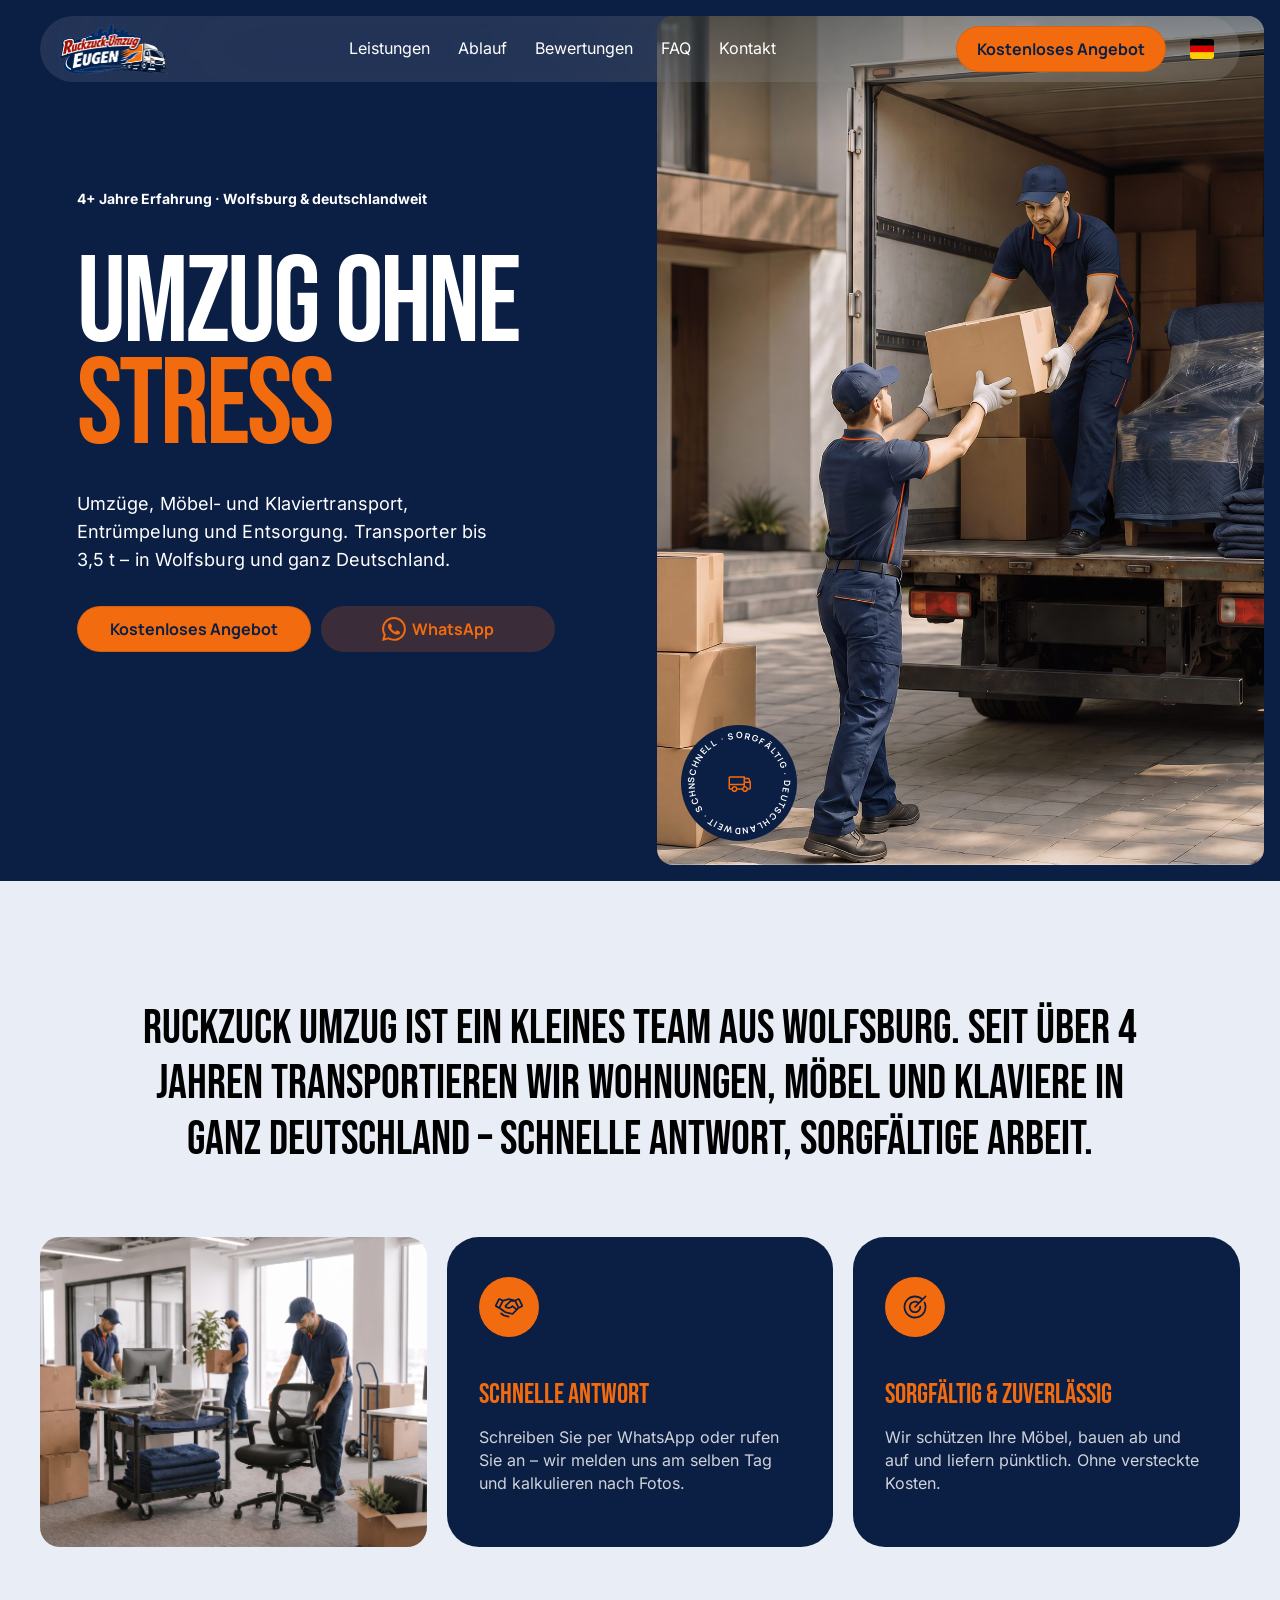
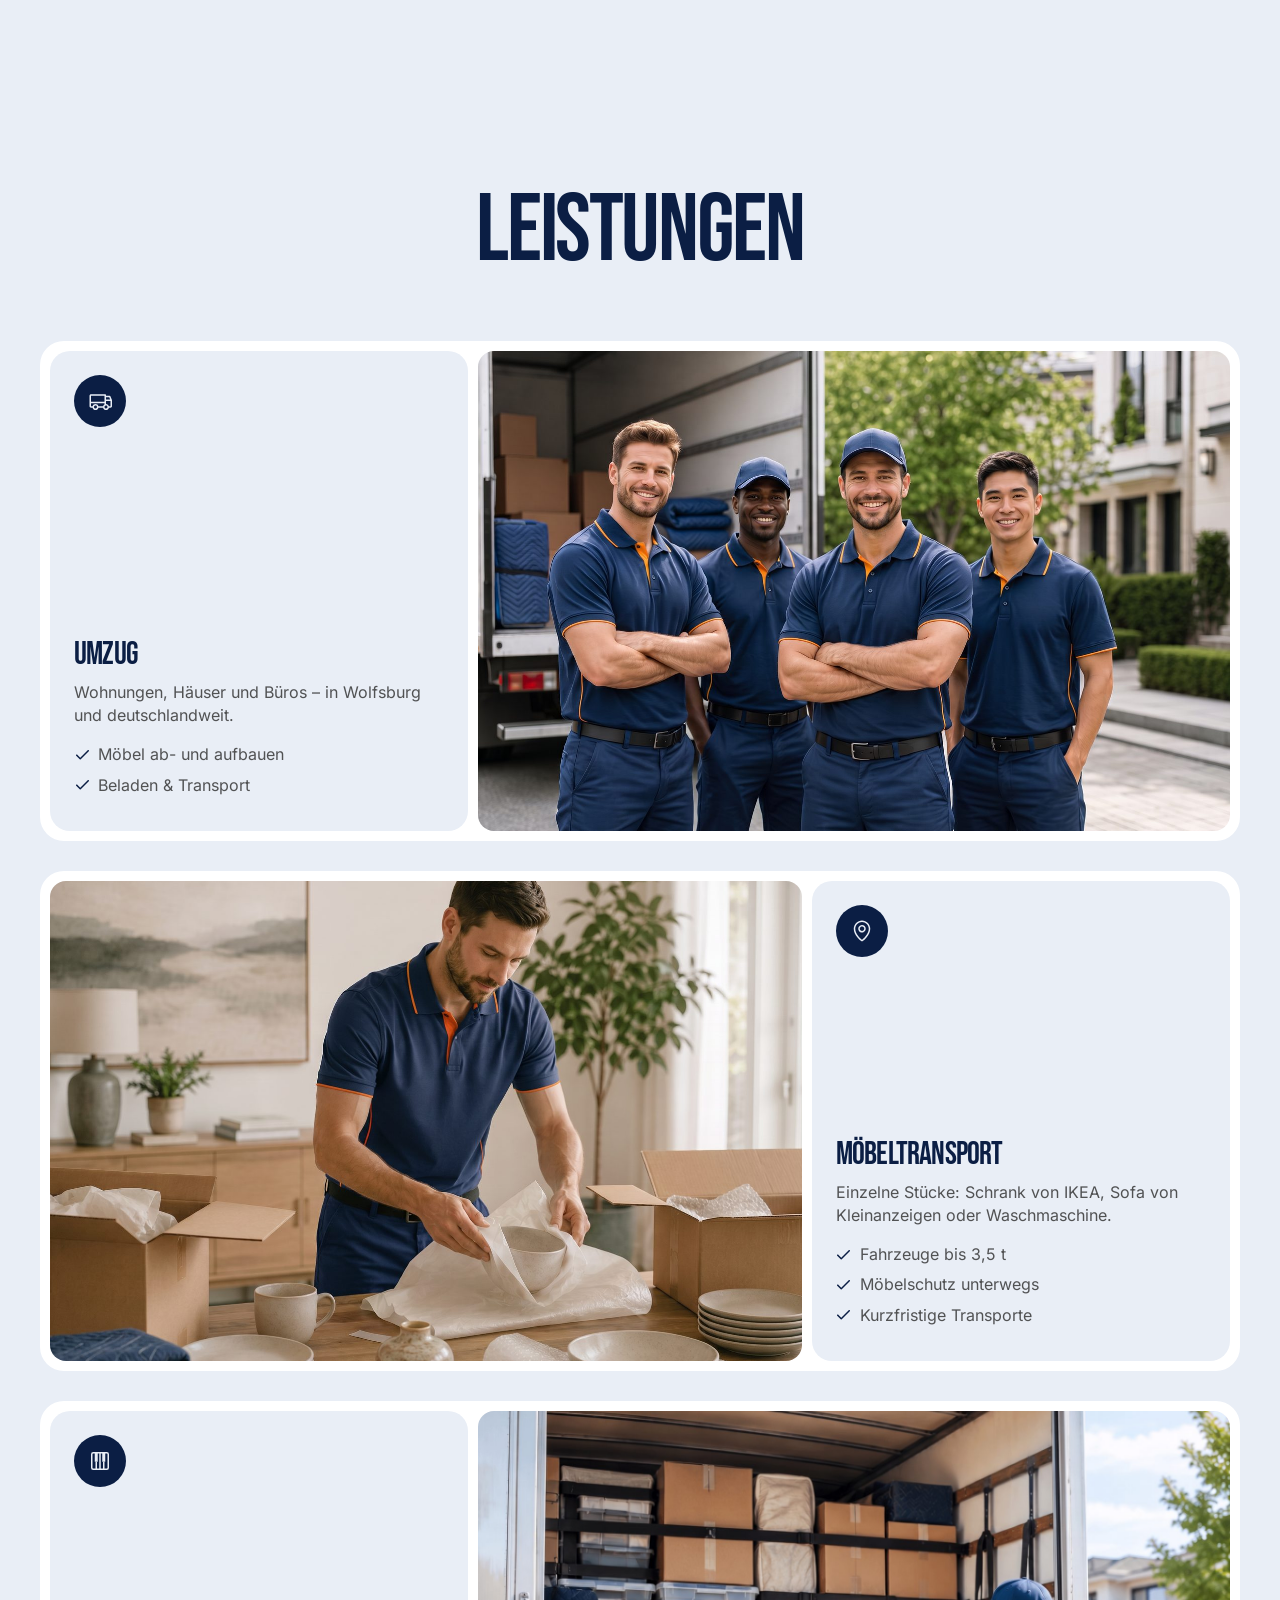
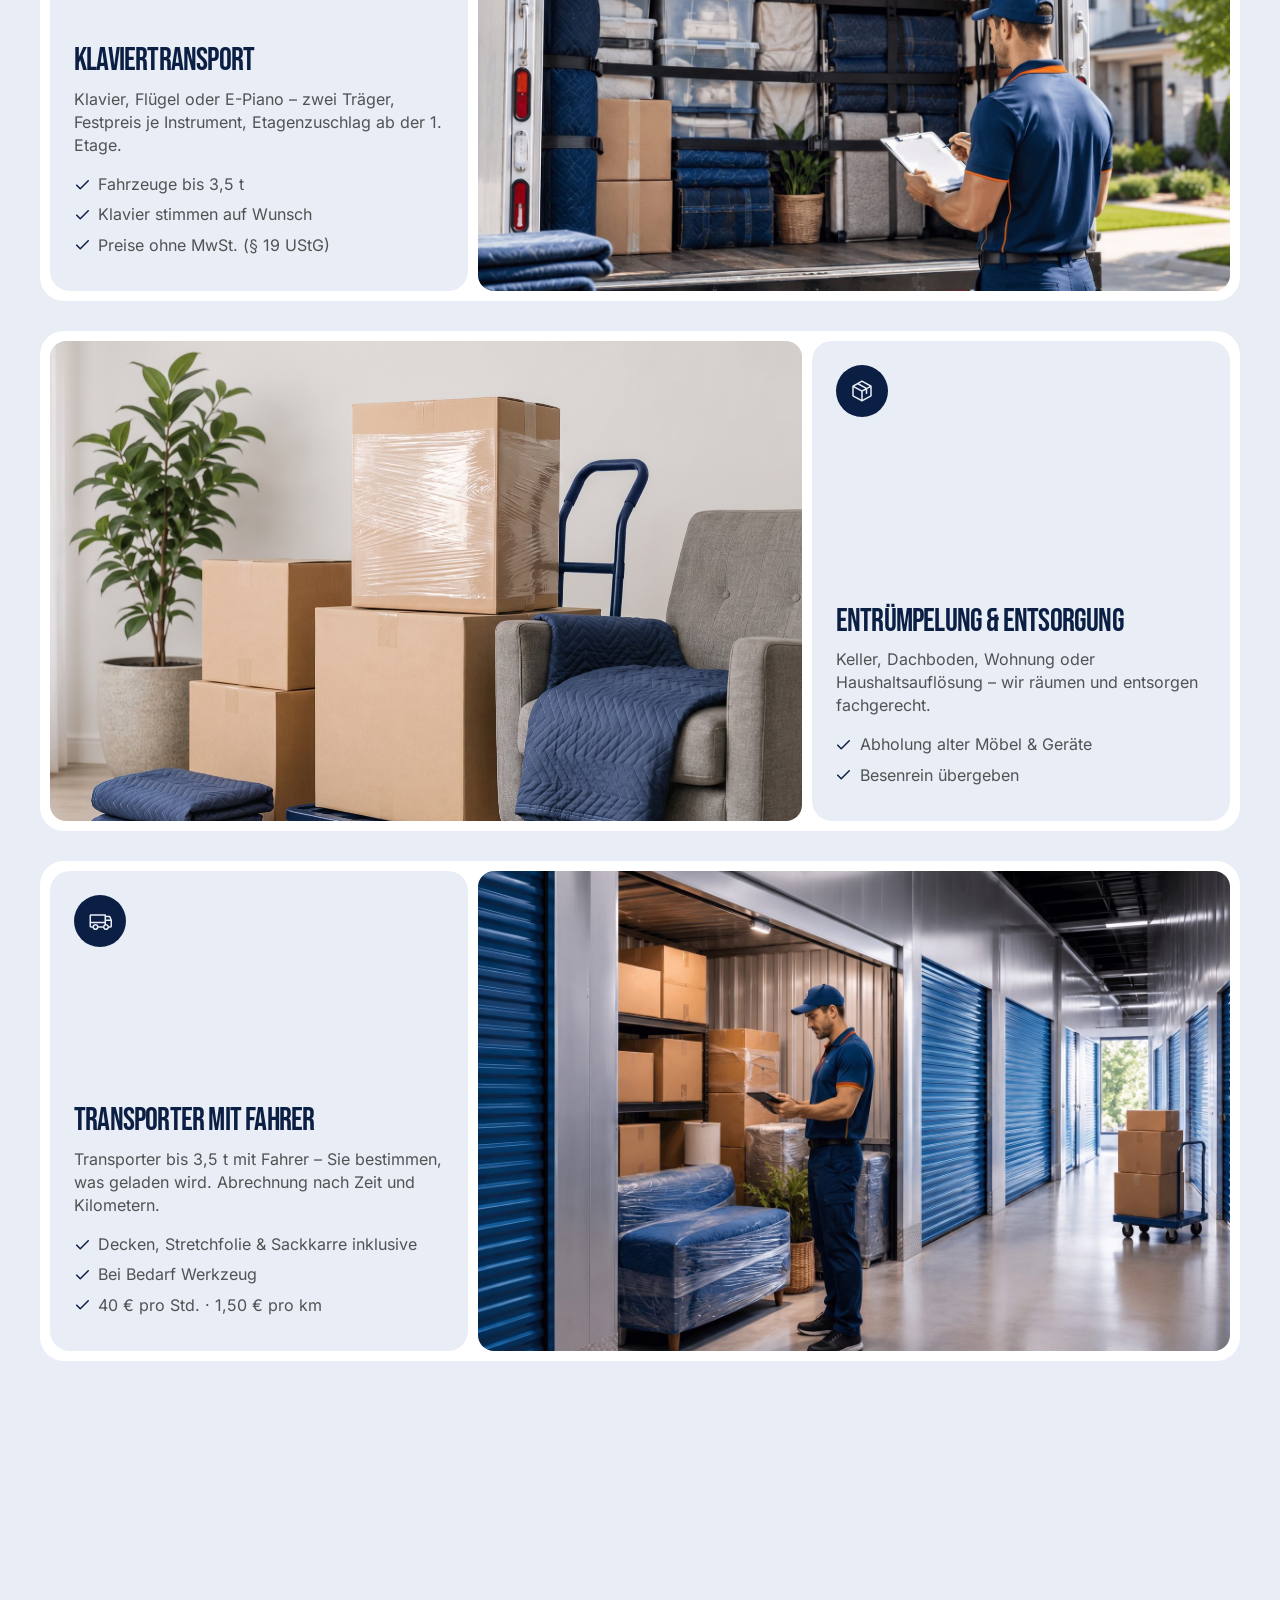
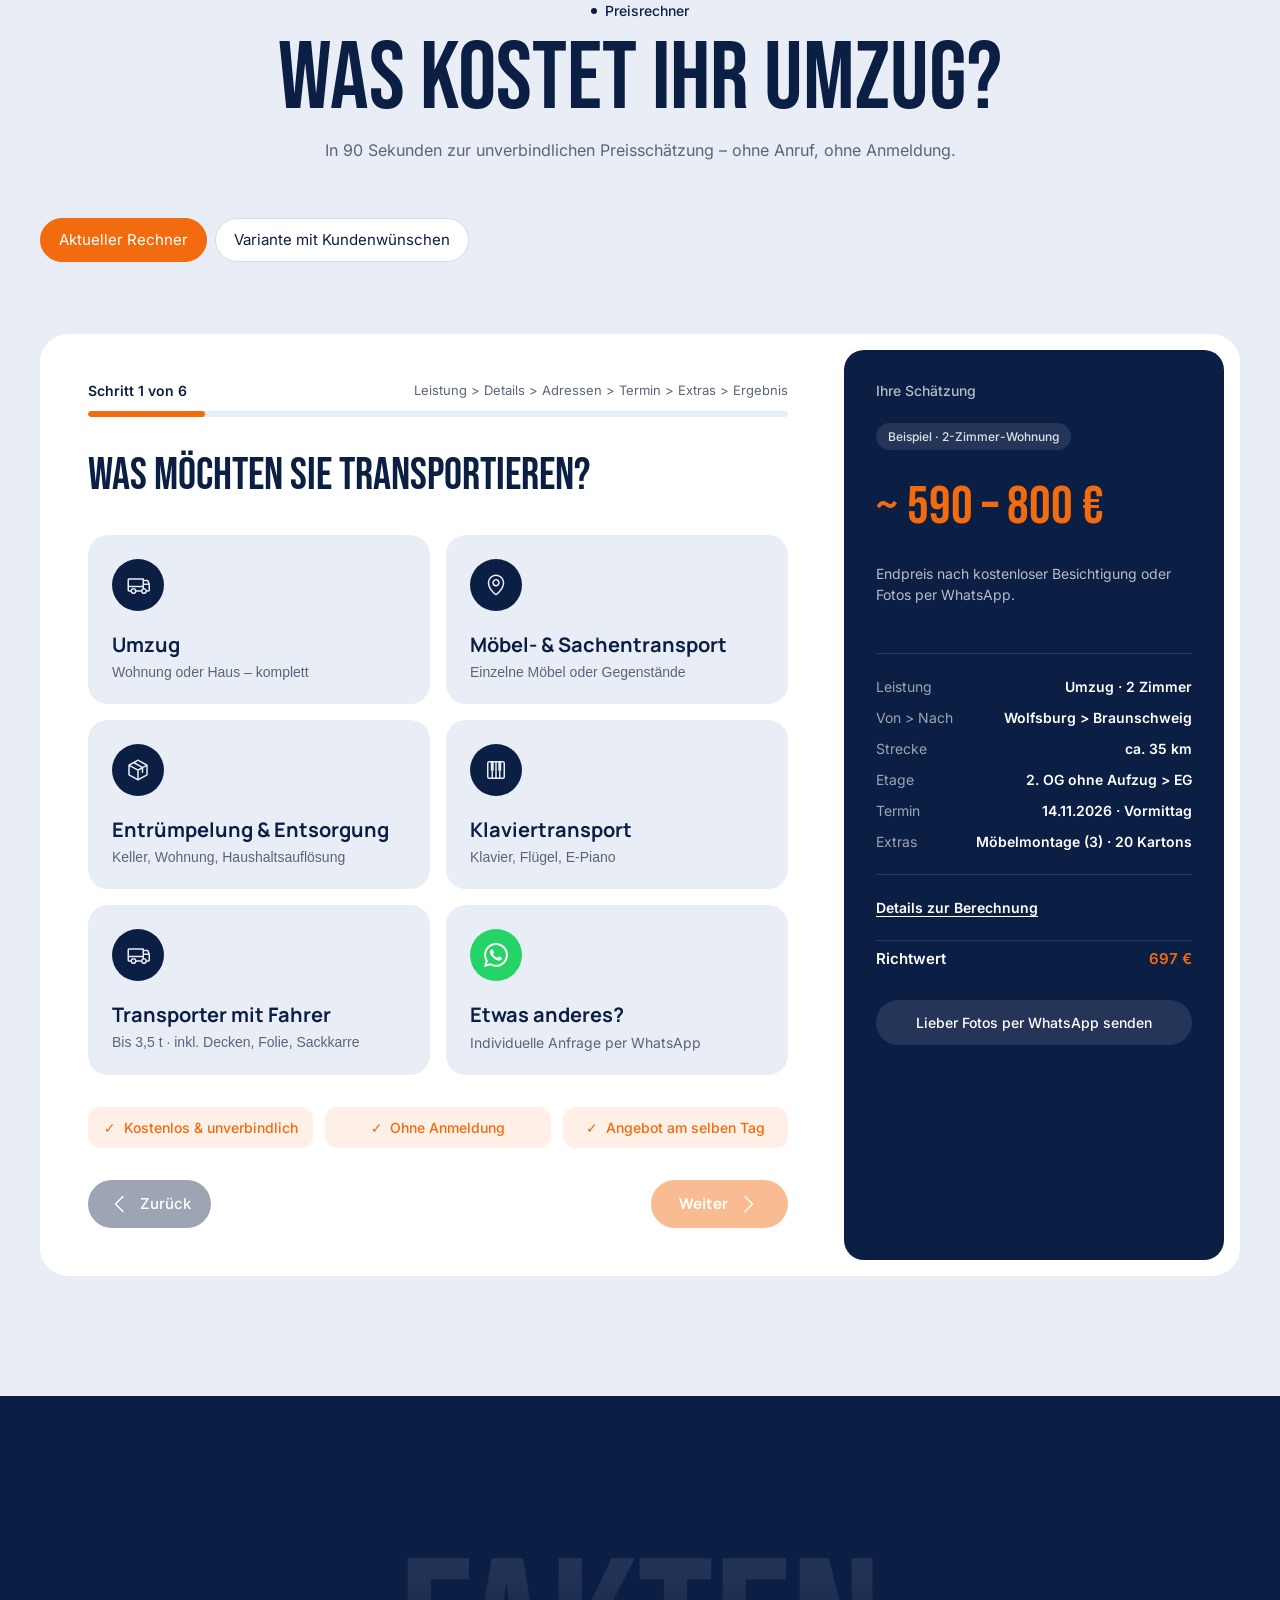
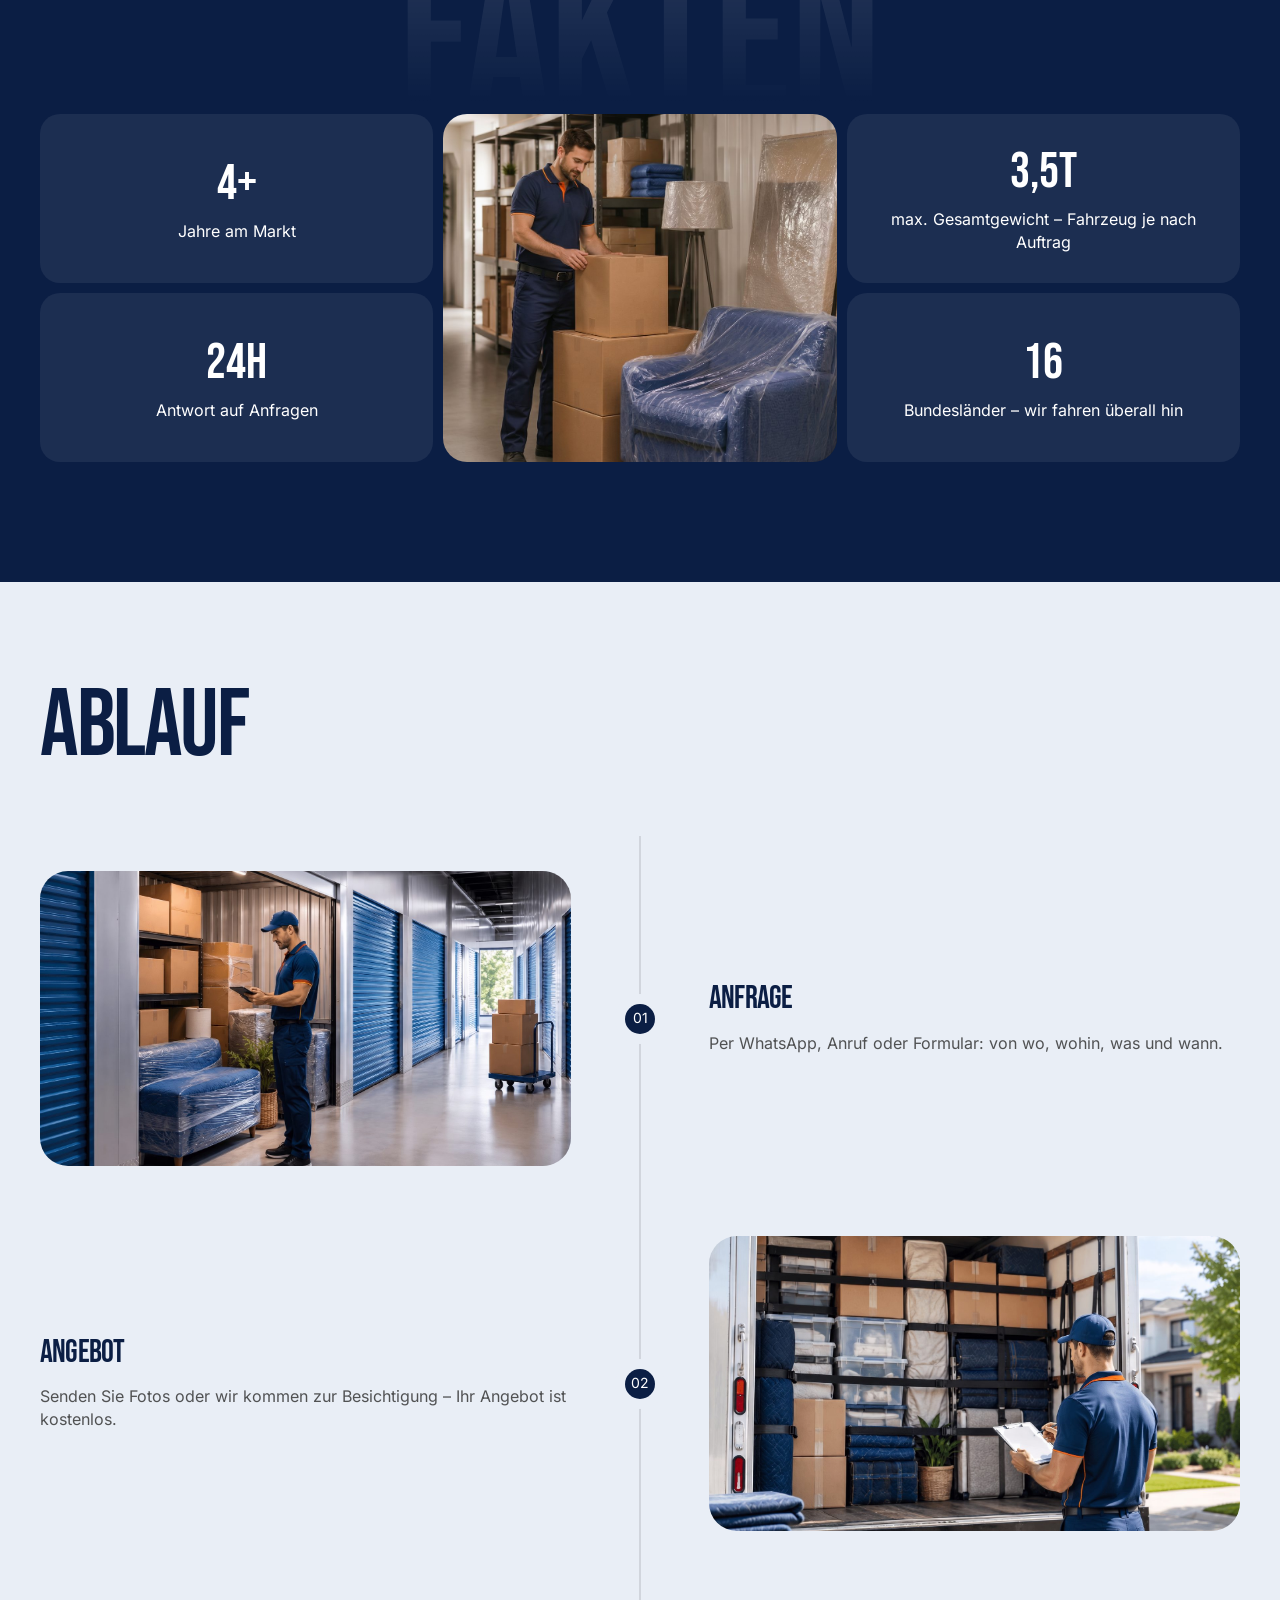
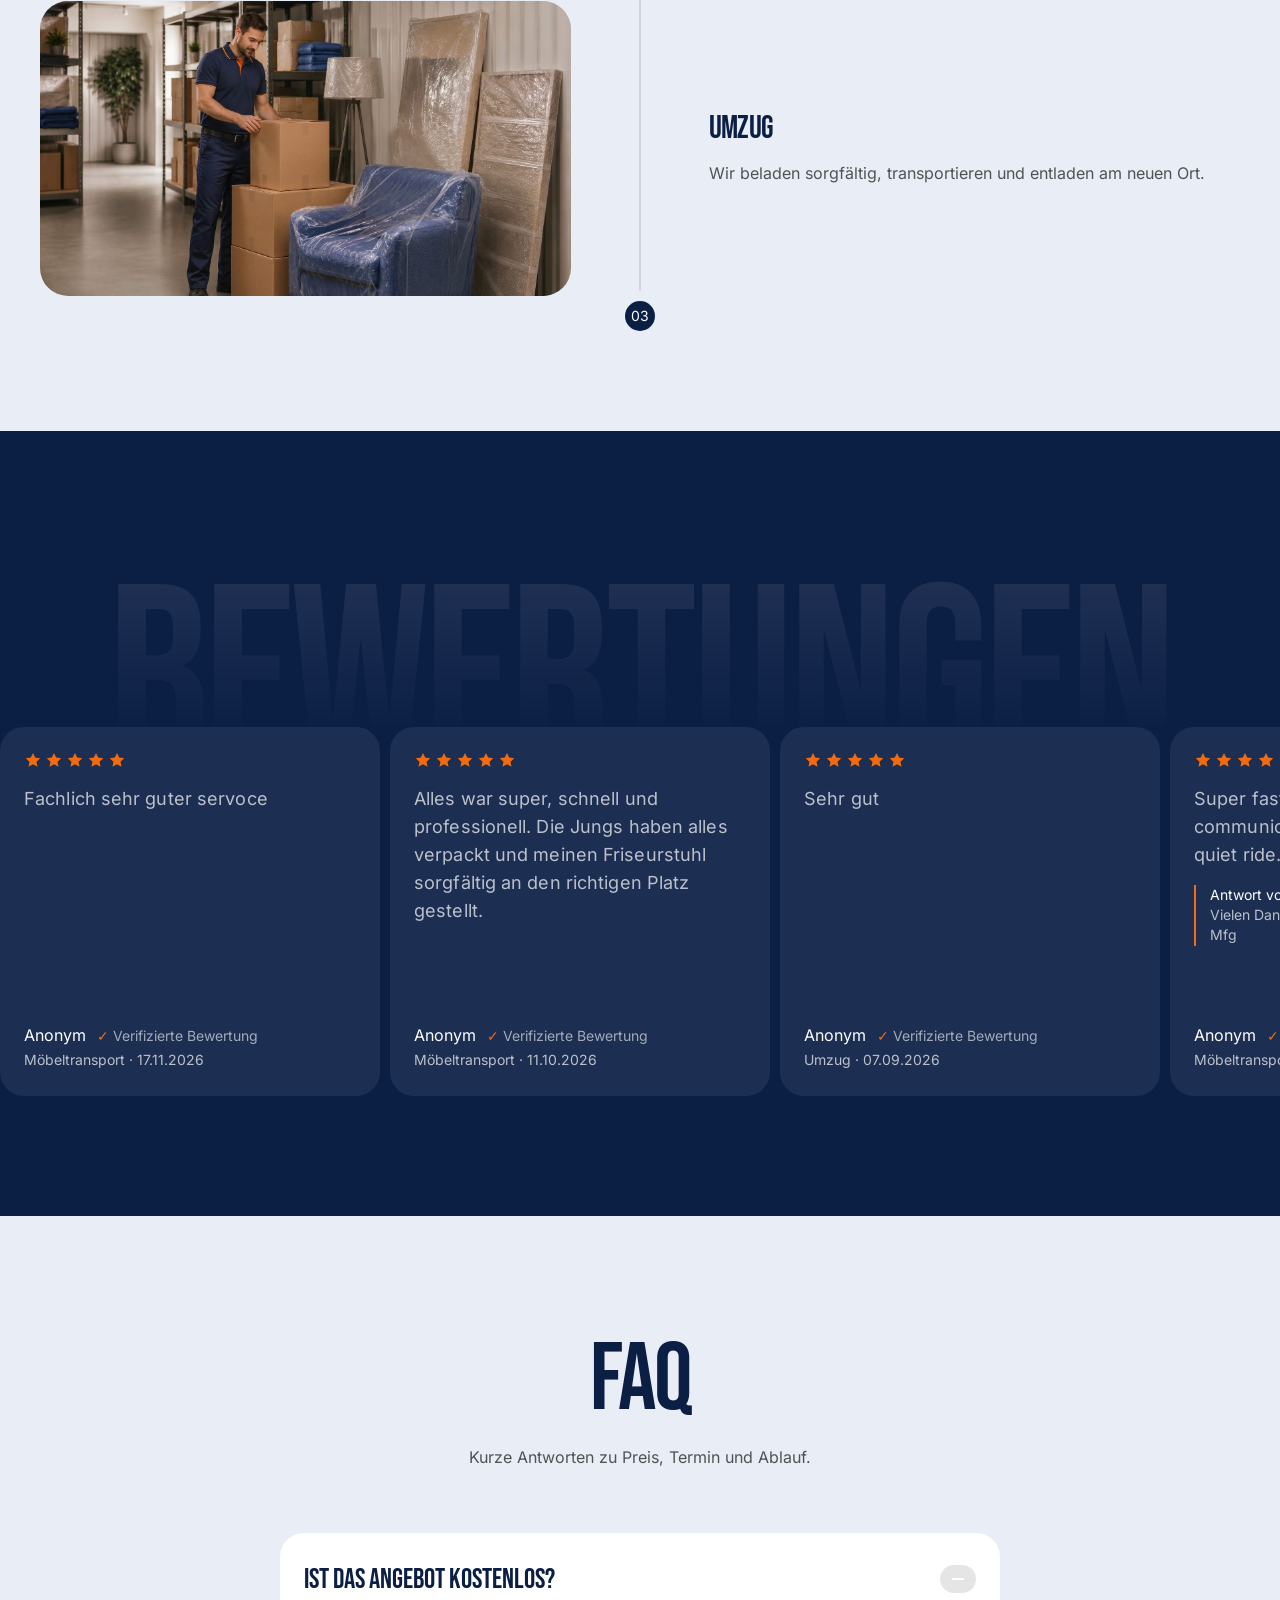
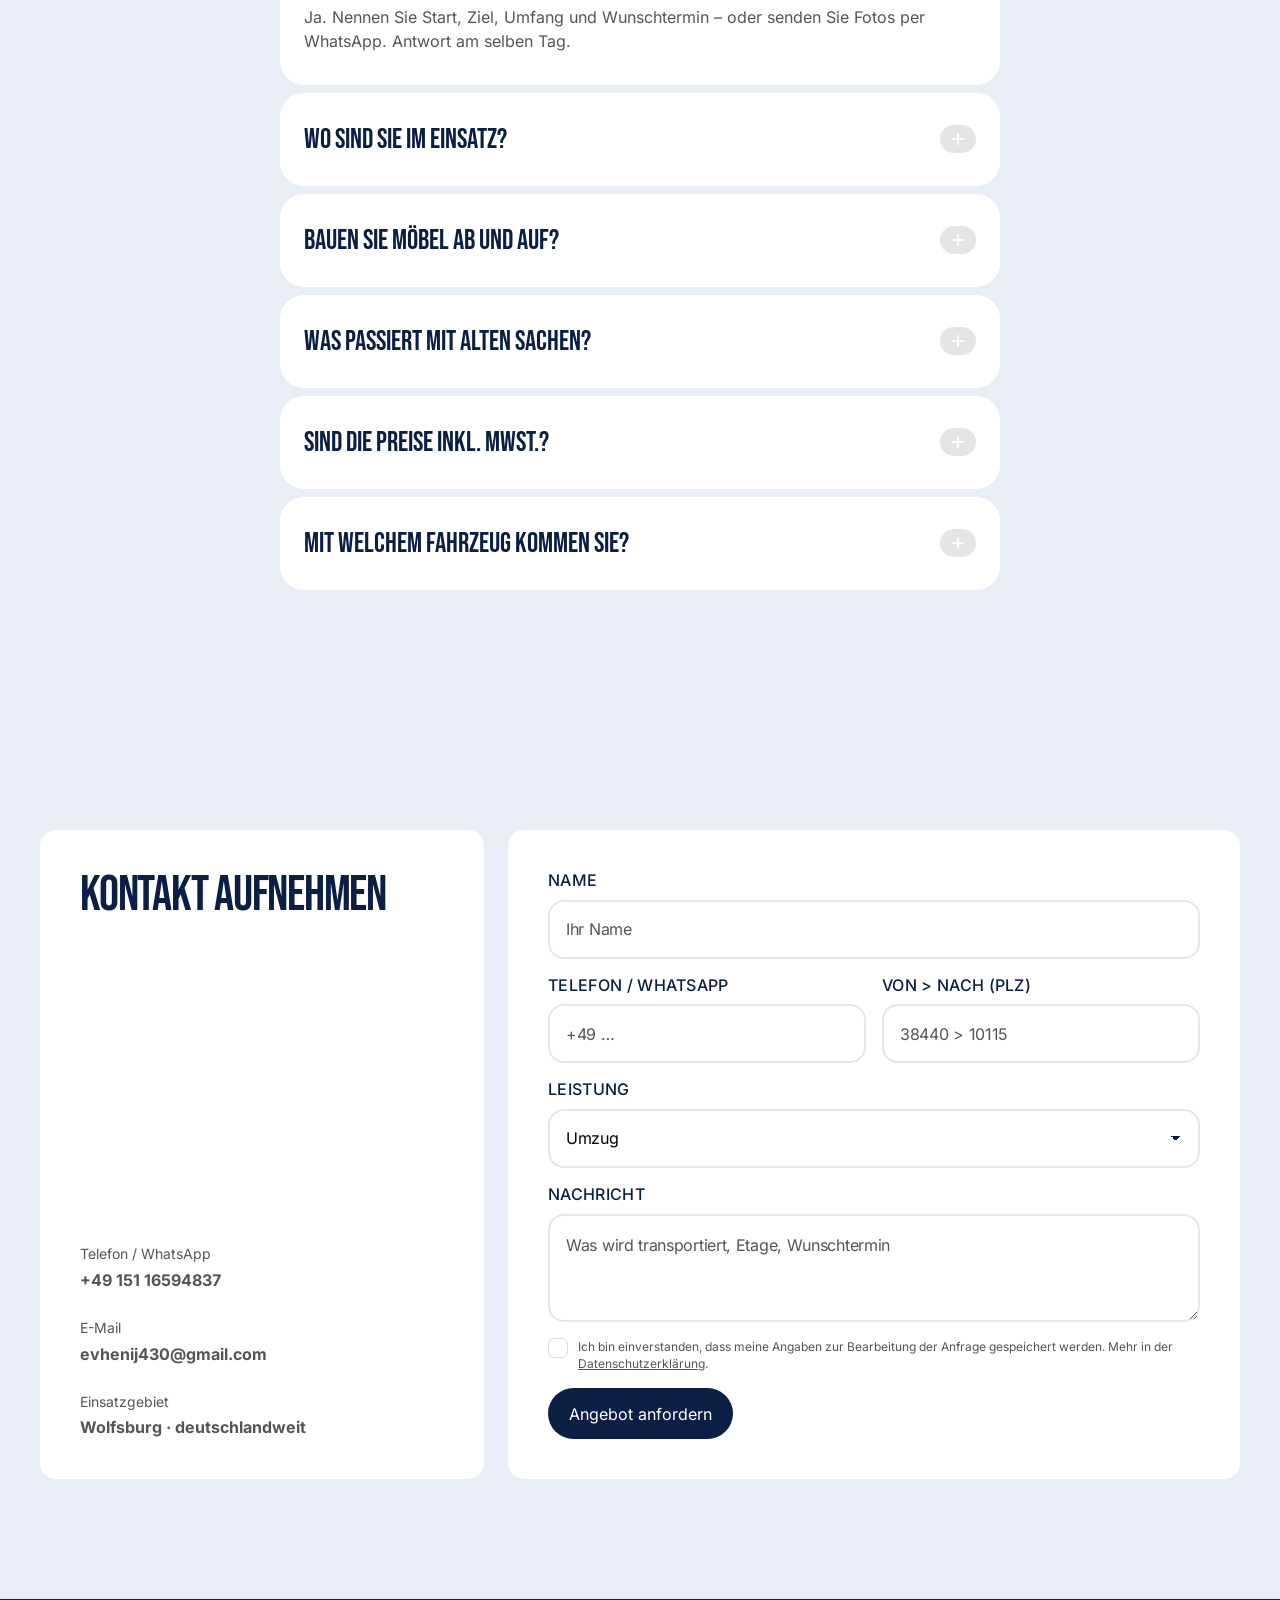
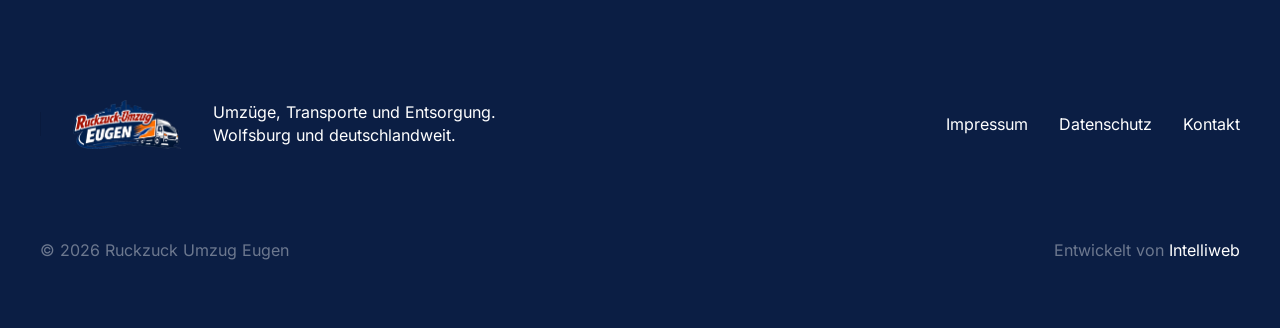
==== index.html @ de6ae731 "Deploy static site from ruckzuck-umzug-site@15f2762 (calculator tab restored: current vs client esti" ====
<!doctype html>
<html lang="de">
<head>
	<meta charset="UTF-8">
	<meta name="viewport" content="width=device-width, initial-scale=1">
	<script>document.documentElement.classList.add('js');</script>
	<title>Umzug Wolfsburg – Ruckzuck Umzug Eugen | Umzüge, Möbel- & Klaviertransport</title>
<meta name='robots' content='max-image-preview:large' />
<link rel="preload" href="./assets/fonts/bebas-neue-latin.woff2" as="font" type="font/woff2" crossorigin>
<link rel="preload" href="./assets/fonts/inter-latin.woff2" as="font" type="font/woff2" crossorigin>


<link rel='stylesheet' id='rz-tokens-css' href='./assets/css/tokens.css?ver=1795152681' media='all' />
<link rel='stylesheet' id='rz-main-css' href='./assets/css/main.css?ver=1795388252' media='all' />
<link rel='stylesheet' id='rz-motion-css' href='./assets/css/motion.css?ver=1795152600' media='all' />
<link rel='stylesheet' id='rz-offer-css' href='./assets/css/offer.css?ver=1794974541' media='all' />
<script data-wp-strategy="defer" defer id="rz-motion-js" src="./assets/js/motion.js?ver=1795062581"></script>
<script data-wp-strategy="defer" defer id="rz-main-js" src="./assets/js/main.js?ver=1795151846"></script>
<script id="rz-distance-js-before">
window.RZ_CALC = {"pricing":{"vatRate":0,"perKm":1.95,"anfahrtPerKm":1.59,"driverPerHour":31.35,"helperPerHour":29.62,"avgSpeedKmh":70,"minHours":2,"floorSurcharge":0.1,"halteverbot":60,"flexDiscount":0.05,"spread":{"umzug":0.15,"moebel":0.1,"entruempelung":0.25,"klavier":0.1,"transporter":0.1},"estimate":{"umzug":[0.15,0.4],"moebel":[0.1,0.3],"entruempelung":[0.2,0.6],"klavier":[0.05,0.15],"transporter":[0.1,0.3]},"transporter":{"perHour":40,"perKm":1.5},"umzugRooms":{"1":[2,3],"2":[3,4],"3":[3,6],"4":[4,7],"5":[4,9]},"areaRanges":{"1":[1,40],"2":[40,60],"3":[60,100],"4":[100,140],"5":[140,300]},"m3PerM2":0.4,"moebelItems":{"schrank":0.75,"sofa":0.5,"bett":0.5,"waschm":0.4,"kuehl":0.4,"karton":0.05},"entrKinds":{"keller":6,"dachboden":8,"garage":10,"wohnung":25,"haus":45},"fill":{"wenig":0.3,"halb":0.6,"voll":1},"disposalPerM3":35,"hoursPerM3":0.4,"klavier":{"persons":2,"fromFloor":1,"tuning":150,"items":{"klein":{"base":258.66,"perFloor":43.4},"mittel":{"base":270.47,"perFloor":47.02},"konzertkl":{"base":281.44,"perFloor":46.87},"stutzfluegel":{"base":375.94,"perFloor":51.05},"salonfluegel":{"base":478.77,"perFloor":67.33},"semikonzert":{"base":567.77,"perFloor":75.92},"konzertfl":{"base":642.65,"perFloor":84.96},"epiano":{"base":184.82,"perFloor":32.23}}},"extras":{"montagePerItem":30,"kartonPerPiece":2,"packPerHour":27,"unpackPerHour":26.48,"minutesPerBox":6},"distance":{"basePlz":"38444","roadFactor":1.3,"cacheDays":30,"routingUrl":"https:\/\/router.project-osrm.org\/route\/v1\/driving\/"},"offer":{"validDays":14,"deposit":0.3}},"text":{"label":"Preisrechner","h2":"Was kostet Ihr Umzug?","sub":"In 90 Sekunden zur unverbindlichen Preissch\u00e4tzung \u2013 ohne Anruf, ohne Anmeldung.","stepOf":"Schritt %1$d von %2$d","steps":["Leistung","Details","Adressen","Termin","Extras","Ergebnis"],"questions":["Was m\u00f6chten Sie transportieren?","Erz\u00e4hlen Sie uns mehr","Von wo nach wo?","Wann soll es losgehen?","Brauchen Sie Extras?","Ihre Preissch\u00e4tzung"],"services":{"umzug":["Umzug","Wohnung oder Haus \u2013 komplett"],"moebel":["M\u00f6bel- & Sachentransport","Einzelne M\u00f6bel oder Gegenst\u00e4nde"],"entruempelung":["Entr\u00fcmpelung & Entsorgung","Keller, Wohnung, Haushaltsaufl\u00f6sung"],"klavier":["Klaviertransport","Klavier, Fl\u00fcgel, E-Piano"],"transporter":["Transporter mit Fahrer","Bis 3,5\u00a0t \u00b7 inkl. Decken, Folie, Sackkarre"]},"other":["Etwas anderes?","Individuelle Anfrage per WhatsApp","Hallo, ich habe eine individuelle Anfrage:"],"rooms":"Wohnungsgr\u00f6\u00dfe","roomsOpts":["1 Zimmer","2 Zimmer","3 Zimmer","4 Zimmer","5+ \/ Haus"],"area":"Wohnfl\u00e4che: %1$s\u2013%2$s m\u00b2","volumeFormula":"%1$s m\u00b2 \u00d7 %2$s m\u00b3\/m\u00b2 = %3$s m\u00b3 Umzugsgut","items":"Gegenst\u00e4nde","itemNames":{"schrank":"Schrank","sofa":"Sofa","bett":"Bett","waschm":"Waschmaschine","kuehl":"K\u00fchlschrank","karton":"Karton"},"kind":"Was wird entr\u00fcmpelt?","kindOpts":{"keller":"Keller","dachboden":"Dachboden","garage":"Garage","wohnung":"Wohnung","haus":"Haus"},"fill":"F\u00fcllgrad","fillOpts":{"wenig":"wenig","halb":"halb","voll":"voll"},"instrument":"Instrument","instrNames":{"klein":"Kleines Klavier (bis 110 cm H\u00f6he)","mittel":"Mittelgro\u00dfes Klavier (bis 130 cm H\u00f6he)","konzertkl":"Konzertklavier (mehr als 130 cm H\u00f6he)","stutzfluegel":"Stutzfl\u00fcgel (bis 180 cm L\u00e4nge)","salonfluegel":"Salon-\/Studiofl\u00fcgel (bis 210 cm L\u00e4nge)","semikonzert":"Semi-Konzertfl\u00fcgel (bis 240 cm L\u00e4nge)","konzertfl":"Konzertfl\u00fcgel (mehr als 240 cm L\u00e4nge)","epiano":"E-Piano"},"instrFrom":"Grundpreis %s","from":"Auszugsort \u00b7 PLZ oder Ort","to":"Einzugsort \u00b7 PLZ oder Ort","at":"Adresse \u00b7 PLZ oder Ort","plzPh":"z. B. %s oder PLZ","kmStatus":{"loading":"Entfernung wird berechnet \u2026","route":"%1$s > %2$s \u00b7 Fahrstrecke berechnet","estimate":"%1$s > %2$s \u00b7 gesch\u00e4tzt nach PLZ, bei Bedarf anpassen","notFound":"PLZ nicht gefunden \u2013 bitte Ort aus der Liste w\u00e4hlen."},"floor":"Etage","floorFrom":"Etage Auszug","floorTo":"Etage Einzug","floorOpts":["EG","1","2","3","4","5+"],"elevator":"Aufzug vorhanden","date":"Wunschtermin","calPrev":"Vorheriger Monat","calNext":"N\u00e4chster Monat","flexible":"Flexibel \u00b13 Tage (\u22125 %)","montage":"M\u00f6bel ab- & aufbauen (St\u00fcck)","kartons":"Umzugskartons liefern (St\u00fcck)","pack":"Einpackservice \u2013 Kartons (%s\/Std.)","unpack":"Auspackservice \u2013 Kartons (%s\/Std.)","tuning":"Klavier stimmen (pauschal %s)","halteverbot":"Halteverbotszone einrichten","loadHours":"Beladen (Std., %s\/Std.)","unloadHours":"Entladen (Std., %s\/Std.)","waitHours":"Standzeit \/ Wartezeit (Std., %s\/Std.)","equipment":"Im Preis enthalten: Decken, Stretchfolie, Sackkarre und bei Bedarf Werkzeug.","variant":{"tabs":["Aktueller Rechner","Variante mit Kundenw\u00fcnschen"],"min":["Mindestsch\u00e4tzung","Standardtarife, normaler Aufwand"],"mid":["Richtwert","Normale Wohnung, \u00fcbliche Menge an Sachen"],"max":["H\u00f6chstsch\u00e4tzung","Sehr voll, mehr Sachen oder Abweichung von den Fotos"],"note":"Kein Festpreis \u2013 eine Sch\u00e4tzung. Nach Fotos oder Besichtigung bleibt der Preis nahe der Mindestsch\u00e4tzung oder wird innerhalb dieser Spanne angepasst."},"back":"Zur\u00fcck","next":"Weiter","estimate":"Ihre Sch\u00e4tzung","approx":"~","tag":"Ohne MwSt. \u00b7 \u00a7 19 UStG","note":"Alle Preise ohne MwSt. (Kleinunternehmer, \u00a7 19 UStG). Endpreis nach kostenloser Besichtigung oder Fotos per WhatsApp.","noteShort":"Endpreis nach kostenloser Besichtigung oder Fotos per WhatsApp.","vatNote":"Keine MwSt. \u2013 Kleinunternehmer gem\u00e4\u00df \u00a7 19 UStG.","breakdown":"Aufschl\u00fcsselung","details":"Details zur Berechnung","rows":{"driver":"Fahrer \u2013 Trage- und Montageleistung","helpers":"%s Helfer \u2013 Trage- und Montageleistung","drive":"Fahrzeit (Fahrer + %s Helfer)","vehicle":"Fahrtkosten \/ Fahrzeug bis %s","anfahrt":"Anfahrt zum Auftragsort (ab %s)","montage":"M\u00f6belmontage","kartons":"Umzugskartons","pack":"Einpackservice (Kartons: %1$s, je %2$s min)","unpack":"Auspackservice (Kartons: %1$s, je %2$s min)","tuning":"Klavier stimmen","halteverbot":"Halteverbotszone","load":"Beladen (Fahrer)","unload":"Entladen (Fahrer)","wait":"Standzeit \/ Wartezeit","disposal":"Entsorgung ca. %s m\u00b3","piano":"%1$s \u2013 Grundpreis, %2$s Tr\u00e4ger","floors":"Etagenzuschlag","flex":"Flexibel-Rabatt","total":"Richtwert"},"units":{"h":"h","km":"km","pc":"Stk.","floor":"Etage(n)","m3":"m\u00b3","flat":"pauschal"},"summary":{"service":"Leistung","volume":"Volumen","route":"Von > Nach","km":"Strecke","floor":"Etage","extras":"Extras","date":"Termin"},"example":{"tag":"Beispiel \u00b7 2-Zimmer-Wohnung","low":590,"high":800,"total":696.5,"summary":[["service","Umzug \u00b7 2 Zimmer"],["route","Wolfsburg > Braunschweig"],["km","ca. 35 km"],["floor","2. OG ohne Aufzug > EG"],["date","14.11.2026 \u00b7 Vormittag"],["extras","M\u00f6belmontage (3) \u00b7 20 Kartons"]],"rows":[["Fahrer \u2013 Trage- und Montageleistung",156.75],["2 Helfer \u2013 Trage- und Montageleistung",296.2],["Fahrzeit (Fahrer + 2 Helfer)",45.3],["Fahrtkosten \/ Fahrzeug bis 3,5 t",68.25],["M\u00f6belmontage",90],["Umzugskartons",40]]},"empty":"W\u00e4hlen Sie eine Leistung, um die Sch\u00e4tzung zu sehen.","request":"Angebot anfordern","whatsapp":"Lieber Fotos per WhatsApp senden","benefits":["Kostenlos & unverbindlich","Ohne Anmeldung","Angebot am selben Tag"]},"maxVehicle":"3,5 t","plzData":"./assets/data/plz-de.json","distanceApi":null};
//# sourceURL=rz-distance-js-before
</script>
<script data-wp-strategy="defer" defer id="rz-distance-js" src="./assets/js/distance.js?ver=1794979554"></script>
<script data-wp-strategy="defer" defer id="rz-calculator-js" src="./assets/js/calculator.js?ver=1795388253"></script>
<script id="rz-offer-js-before">
window.RZ_OFFER = {"company":{"company":"Ruckzuck Umzug Eugen","phone":"+49 151 16594837","phoneRaw":"+4915116594837","whatsapp":"4915116594837","email":"evhenij430@gmail.com","city":"Wolfsburg","legalName":"Ruckzuck-Umzug Eugen","owner":"Yevhenii Semyvolos","street":"Hallesche Stra\u00dfe 8","zip":"38444","country":"Deutschland","taxNumber":"19\/138\/25288","taxRule":"\u00a7 19 UStG (Kleinunternehmer)","bank":"Volksbank BRAWO eG","iban":"DE35 2699 1066 2041 2000 01","bic":"GENODEF1WOB","maxVehicle":"3,5 t"},"agb":{"doc":{"title":"Angebot","number":"Angebots-Nr.:","date":"Datum:","valid":"G\u00fcltig bis:","contact":"Ihr Ansprechpartner:","client":"Auftraggeber","phone":"Telefon","service":"Leistung","volume":"Umzugsvolumen","route":"Strecke","when":"Wunschtermin","flexible":"(flexibel \u00b13 Tage)","cols":["Beschreibung","Menge","Einzelpreis","Gesamtpreis"],"net":"Gesamtbetrag netto:","vat":"Umsatzsteuer gem\u00e4\u00df \u00a7 19 UStG (Kleinunternehmer):","gross":"Gesamtbetrag brutto:","basis":"Kalkulation auf Basis Ihrer Angaben im Online-Preisrechner.","payTitle":"Zahlungsbedingungen & %s Anzahlung","payDeposit":"Vereinbarte Anzahlung: <strong>%1$s (%2$s)<\/strong> bei Auftragserteilung.","payRest":"Der Restbetrag in H\u00f6he von <strong>%1$s (%2$s)<\/strong> ist am Umzugstag nach Leistungserbringung f\u00e4llig.","orderTitle":"Auftragserteilung","place":"Ort, Datum","sign":"Unterschrift des Auftraggebers","owner":"Inhaber:","tel":"Tel.:","mail":"E-Mail:","tax":"Steuernummer:","rule":"Regelung:","bank":"Bank:","iban":"IBAN:","bic":"BIC:"},"notice":"<strong>Wichtiger Haftungshinweis:<\/strong> F\u00fcr die vereinbarte Bef\u00f6rderung von Umzugsgut innerhalb Deutschlands gelten \u00a7\u00a7 451 ff. HGB. Haftungsbelehrung: Ziffer 2; Versicherungen: Ziffer 3; Schadensanzeige: Ziffer 7.","intro":"Vielen Dank f\u00fcr Ihre Anfrage. Hiermit unterbreiten wir Ihnen folgendes Angebot f\u00fcr die vereinbarten Umzugsleistungen:","sections":[["1. Kleinunternehmerregelung (\u00a7 19 UStG)",[["p","Gem\u00e4\u00df \u00a7 19 UStG (Kleinunternehmerregelung bis 25.000 \u20ac Jahresumsatz) wird keine Umsatzsteuer berechnet und nicht ausgewiesen."]]],["2. Vertragsgrundlage und hervorgehobene Haftungsbelehrung",[["p","Bei vereinbarter Bef\u00f6rderung von Umzugsgut gelten die gesetzlichen Vorschriften des Umzugs- und Frachtrechts (\u00a7\u00a7 451 ff., 407 ff. HGB). Die Bezeichnung als Tragehilfe oder Dienstleistung schlie\u00dft diese Vorschriften nicht aus. Der Leistungsumfang richtet sich nach der Vereinbarung und \u00a7 451a HGB. F\u00fcr eigenst\u00e4ndige Leistungen au\u00dferhalb des Umzugsvertrags gelten die gesetzlichen Vorschriften des BGB."],["box","<strong>Verlust \/ Besch\u00e4digung:<\/strong> Die gesetzliche Haftung ist grunds\u00e4tzlich auf <strong>620 EUR je m\u00b3 des zur Vertragserf\u00fcllung ben\u00f6tigten Laderaums<\/strong> begrenzt (\u00a7 451e HGB). Ma\u00dfgeblich ist der gesetzliche Wertersatz, nicht automatisch der Neuwert. Gesetzliche Haftungsbefreiungen und deren Voraussetzungen sind in Ziffer 4 erl\u00e4utert.<br><strong>Mehr Schutz:<\/strong> Vor Vertragsschluss k\u00f6nnen Sie eine weitergehende Haftung vereinbaren oder das Umzugsgut zus\u00e4tzlich versichern. Bitte sprechen Sie uns vor Auftragserteilung an; Umfang und etwaige Mehrkosten sind gesondert zu vereinbaren. Die blo\u00dfe Angabe unserer Versicherungen erh\u00f6ht die gesetzliche Haftung nicht.<br><strong>Ausnahmen:<\/strong> Die gesetzlichen Begrenzungen entfallen insbesondere bei qualifiziertem Verschulden nach \u00a7 435 HGB. Die Verbraucherrechte aus \u00a7\u00a7 451g, 451h HGB bleiben bestehen."]]],["3. Versicherungen (Helvetia)",[["p","Betriebshaftpflicht: Helvetia Schweizerische Versicherungsgesellschaft AG, Nr. 110.020.0762239.7. Versicherungssumme: 5.000.000 EUR pauschal f\u00fcr Personen-, Sach- und Verm\u00f6genssch\u00e4den je Versicherungsfall; Jahresh\u00f6chstleistung: dreifach. Allgemeiner Selbstbehalt: 250 EUR je Sach-\/Verm\u00f6gensschaden."],["p","M\u00f6belg\u00fcterhaftpflicht: Helvetia Versicherungs-AG, Nr. 110.061.9802247.2-45. F\u00fcr Transporte innerhalb Deutschlands mit dem versicherten Fahrzeug WOB-EU 111; im Umzugsverkehr nach \u00a7 451e HGB, maximal 500.000 EUR je Reise und Lastzug. Allgemeiner Selbstbehalt: 300 EUR je Schadenereignis."],["p","Diese Angaben wurden aus dem urspr\u00fcnglichen Angebot \u00fcbernommen. F\u00fcr die Versicherungsdeckung gelten die jeweiligen Versicherungsbedingungen, Ausschl\u00fcsse, Sublimits und besonderen Selbstbehalte. Die gesetzliche Haftung des Auftragnehmers gegen\u00fcber dem Kunden bleibt davon unabh\u00e4ngig. Versicherungsseitige Selbstbehalte werden dem Kunden nicht als Abzug von seinen gesetzlichen Ersatzanspr\u00fcchen auferlegt."]]],["4. Gesetzliche Haftung und besondere Haftungsausschlussgr\u00fcnde",[["p","Der Auftragnehmer haftet nach \u00a7 425 HGB f\u00fcr Verlust oder Besch\u00e4digung zwischen \u00dcbernahme zur Bef\u00f6rderung und Ablieferung sowie f\u00fcr Lieferfrist\u00fcberschreitung; f\u00fcr eingesetzte Mitarbeiter und Hilfspersonen gilt \u00a7 428 HGB. Ersatz f\u00fcr G\u00fctersch\u00e4den richtet sich insbesondere nach \u00a7\u00a7 429 ff. HGB. F\u00fcr Versp\u00e4tung gilt grunds\u00e4tzlich die Grenze der dreifachen Fracht (\u00a7 431 Abs. 3 HGB); sonstige reine Verm\u00f6genssch\u00e4den unterliegen gegebenenfalls \u00a7 433 HGB. Eine Befreiung nach \u00a7 426 HGB setzt Umst\u00e4nde voraus, die auch bei gr\u00f6\u00dfter Sorgfalt nicht vermeidbar und deren Folgen nicht abwendbar waren. Bei Mitverursachung richtet sich die Schadensteilung nach \u00a7 425 Abs. 2 HGB."],["p","\u00a7 451d HGB: Eine Befreiung f\u00fcr Verlust oder Besch\u00e4digung kommt nur insoweit in Betracht, als der Schaden auf einer der folgenden besonderen Gefahren beruht:"],["ol",["Bef\u00f6rderung von Edelmetallen, Juwelen, Edelsteinen, Geld, Briefmarken, M\u00fcnzen, Wertpapieren oder Urkunden;","unzureichende Verpackung oder Kennzeichnung durch den Absender;","Behandlung sowie Be- oder Entladung durch den Absender;","Bef\u00f6rderung in Beh\u00e4ltern, deren Inhalt nicht vom Frachtf\u00fchrer verpackt wurde;","f\u00fcr Gr\u00f6\u00dfe oder Gewicht ungeeignete Raumverh\u00e4ltnisse beim Be- oder Entladen, wenn der Absender zuvor auf die Besch\u00e4digungsgefahr hingewiesen wurde und dennoch auf Durchf\u00fchrung bestand;","Bef\u00f6rderung lebender Tiere oder Pflanzen;","nat\u00fcrliche oder mangelhafte Beschaffenheit, die das Gut besonders schadensanf\u00e4llig macht."]],["p","Die gesetzliche Vermutung des \u00a7 451d Abs. 2 HGB ist widerlegbar. Auf diese Gefahren kann sich der Auftragnehmer nur berufen, wenn er alle nach den Umst\u00e4nden gebotenen Ma\u00dfnahmen getroffen und besondere Weisungen beachtet hat (\u00a7 451d Abs. 3 HGB). F\u00fcr Glas, Porzellan, Elektronik, Kunst oder selbst verpackte Gegenst\u00e4nde besteht kein pauschaler Haftungsausschluss. Bei Vorsatz oder leichtfertigem Handeln im Bewusstsein eines wahrscheinlichen Schadenseintritts entfallen die gesetzlichen Haftungsbefreiungen und -begrenzungen (\u00a7 435 HGB). Gegen\u00fcber Verbrauchern werden keine nachteiligen Abweichungen von den zwingenden Haftungsvorschriften vereinbart (\u00a7 451h HGB)."]]],["5. Wertsachen und Gefahrgut",[["p","Bargeld, Schmuck, Edelmetalle, Wertpapiere, Urkunden und wichtige Dokumente sind nicht Bestandteil des angebotenen Transports, sofern ihre Bef\u00f6rderung nicht ausdr\u00fccklich vereinbart wird. Bei tats\u00e4chlicher \u00dcbernahme bleiben die gesetzlichen Haftungsregeln, insbesondere \u00a7\u00a7 451d und 435 HGB, ma\u00dfgeblich. Enth\u00e4lt das Umzugsgut Gefahrgut, muss ein Verbraucher uns allgemein \u00fcber die davon ausgehende Gefahr informieren (\u00a7 451b Abs. 2 HGB); hierf\u00fcr ist keine bestimmte Form erforderlich."]]],["6. Montage, Anschlussarbeiten und Geb\u00e4udesch\u00e4den",[["p","F\u00fcr vereinbarte Montage- und Anschlussarbeiten gelten die gesetzlichen Sorgfalts- und Haftungspflichten. Vorhandene Sch\u00e4den, Materialschw\u00e4chen oder Kundenweisungen begr\u00fcnden keinen pauschalen Haftungsausschluss; ma\u00dfgeblich sind Schadensursache und die gesetzlichen Voraussetzungen. F\u00fcr Sch\u00e4den an W\u00e4nden, Treppenh\u00e4usern, B\u00f6den sowie f\u00fcr Personensch\u00e4den gelten die einschl\u00e4gigen gesetzlichen Vorschriften. F\u00fcr eigenst\u00e4ndige Trage- oder Montageleistungen au\u00dferhalb des Umzugsvertrags gilt die gesetzliche BGB-Haftung auch bei einfacher Fahrl\u00e4ssigkeit. Es wird kein zus\u00e4tzlicher vertraglicher Haftungsausschluss vereinbart."]]],["7. Wichtige Belehrung: Schadensanzeige, Form und Fristen",[["p","Schadensmeldungen: Besch\u00e4digungen sind noch am Tag der Ablieferung anzuzeigen. Nach diesem Tag eingehende Schadensmeldungen werden nicht zur Pr\u00fcfung angenommen, soweit dies gesetzlich zul\u00e4ssig ist. Zwingende gesetzliche Rechte, insbesondere die nachfolgend genannten Anzeigefristen, bleiben unber\u00fchrt."],["box","<strong>\u00c4u\u00dferlich erkennbare Verluste \/ Besch\u00e4digungen:<\/strong> Anzeige sp\u00e4testens <strong>am Tag nach der Ablieferung<\/strong>.<br><strong>\u00c4u\u00dferlich nicht erkennbare Verluste \/ Besch\u00e4digungen:<\/strong> Anzeige innerhalb von <strong>14 Tagen nach Ablieferung<\/strong>.<br><strong>Rechtsfolge:<\/strong> Bei Fristvers\u00e4umnis erl\u00f6schen die Anspr\u00fcche wegen Verlust oder Besch\u00e4digung gem\u00e4\u00df \u00a7 451f HGB, soweit sich der Auftragnehmer darauf gesetzlich berufen darf.<br><strong>Lieferfrist\u00fcberschreitung:<\/strong> Anzeige innerhalb von <strong>21 Tagen nach Ablieferung<\/strong>; andernfalls erlischt der entsprechende Anspruch (\u00a7 438 Abs. 3 HGB).<br><strong>Form:<\/strong> Nach Ablieferung ist die Anzeige in Textform zu erstatten, z. B. per E-Mail an <strong>evhenij430@gmail.com<\/strong>. Rechtzeitige Absendung gen\u00fcgt. Verlust oder Schaden bitte hinreichend konkret beschreiben. Bei Ablieferung gen\u00fcgt die Anzeige gegen\u00fcber der abliefernden Person; ein gemeinsam unterschriebenes Protokoll ist keine Anspruchsvoraussetzung."],["p","Bei Verbrauchern muss der Auftragnehmer diese Belehrung \u00fcber Form, Fristen und Rechtsfolgen dem Empf\u00e4nger sp\u00e4testens bei Ablieferung erteilen. Unterbleibt sie, kann er sich insoweit nicht auf die Ausschlussfristen berufen (\u00a7 451g Satz 1 Nr. 2 HGB). Unterbleibt die hervorgehobene Haftungsbelehrung einschlie\u00dflich des Hinweises auf weitergehende Haftung oder Versicherung bei Vertragsschluss, gelten die Folgen des \u00a7 451g Satz 1 Nr. 1 HGB. \u00a7 435 HGB bleibt unber\u00fchrt. Die kurzen Anzeigefristen gelten nicht pauschal f\u00fcr Personen-, Geb\u00e4ude- oder eigenst\u00e4ndige Montagesch\u00e4den."],["p","Verj\u00e4hrung: F\u00fcr Bef\u00f6rderungsanspr\u00fcche gilt grunds\u00e4tzlich ein Jahr, bei Vorsatz oder gleichgestelltem Verschulden drei Jahre; Beginn und Hemmung richten sich nach \u00a7 439 HGB. Eine Ersatzforderung in Textform kann die Verj\u00e4hrung nach \u00a7 439 Abs. 3 HGB hemmen."]]],["8. Datenschutz (DSGVO)",[["p","Personenbezogene Daten werden ausschlie\u00dflich zur Auftragsabwicklung gem\u00e4\u00df Art. 6 Abs. 1 lit. b DSGVO verarbeitet und nach Ablauf der gesetzlichen Aufbewahrungsfristen gel\u00f6scht."]]]],"order":"Hiermit erteile ich den Auftrag gem\u00e4\u00df Angebot %s einschlie\u00dflich der vorstehenden Bedingungen (Ziffern 1 bis 8). Gesetzliche Rechte und die gesetzliche Beweislast bleiben unber\u00fchrt.","confirm":"Ich habe alles gelesen, stimme dem Inhalt zu und best\u00e4tige dies mit meiner Unterschrift.","legal":"Rechtsgrundlagen: \u00a7\u00a7 425-439, 451-451h HGB; gesetzliche BGB-Haftung. Pr\u00fcfstand: 31.10.2026 \u00b7 Gesetzestexte: www.gesetze-im-internet.de\/hgb\/"},"offer":{"validDays":14,"deposit":0.3},"calcDe":{"label":"Preisrechner","h2":"Was kostet Ihr Umzug?","sub":"In 90 Sekunden zur unverbindlichen Preissch\u00e4tzung \u2013 ohne Anruf, ohne Anmeldung.","stepOf":"Schritt %1$d von %2$d","steps":["Leistung","Details","Adressen","Termin","Extras","Ergebnis"],"questions":["Was m\u00f6chten Sie transportieren?","Erz\u00e4hlen Sie uns mehr","Von wo nach wo?","Wann soll es losgehen?","Brauchen Sie Extras?","Ihre Preissch\u00e4tzung"],"services":{"umzug":["Umzug","Wohnung oder Haus \u2013 komplett"],"moebel":["M\u00f6bel- & Sachentransport","Einzelne M\u00f6bel oder Gegenst\u00e4nde"],"entruempelung":["Entr\u00fcmpelung & Entsorgung","Keller, Wohnung, Haushaltsaufl\u00f6sung"],"klavier":["Klaviertransport","Klavier, Fl\u00fcgel, E-Piano"],"transporter":["Transporter mit Fahrer","Bis 3,5\u00a0t \u00b7 inkl. Decken, Folie, Sackkarre"]},"other":["Etwas anderes?","Individuelle Anfrage per WhatsApp","Hallo, ich habe eine individuelle Anfrage:"],"rooms":"Wohnungsgr\u00f6\u00dfe","roomsOpts":["1 Zimmer","2 Zimmer","3 Zimmer","4 Zimmer","5+ \/ Haus"],"area":"Wohnfl\u00e4che: %1$s\u2013%2$s m\u00b2","volumeFormula":"%1$s m\u00b2 \u00d7 %2$s m\u00b3\/m\u00b2 = %3$s m\u00b3 Umzugsgut","items":"Gegenst\u00e4nde","itemNames":{"schrank":"Schrank","sofa":"Sofa","bett":"Bett","waschm":"Waschmaschine","kuehl":"K\u00fchlschrank","karton":"Karton"},"kind":"Was wird entr\u00fcmpelt?","kindOpts":{"keller":"Keller","dachboden":"Dachboden","garage":"Garage","wohnung":"Wohnung","haus":"Haus"},"fill":"F\u00fcllgrad","fillOpts":{"wenig":"wenig","halb":"halb","voll":"voll"},"instrument":"Instrument","instrNames":{"klein":"Kleines Klavier (bis 110 cm H\u00f6he)","mittel":"Mittelgro\u00dfes Klavier (bis 130 cm H\u00f6he)","konzertkl":"Konzertklavier (mehr als 130 cm H\u00f6he)","stutzfluegel":"Stutzfl\u00fcgel (bis 180 cm L\u00e4nge)","salonfluegel":"Salon-\/Studiofl\u00fcgel (bis 210 cm L\u00e4nge)","semikonzert":"Semi-Konzertfl\u00fcgel (bis 240 cm L\u00e4nge)","konzertfl":"Konzertfl\u00fcgel (mehr als 240 cm L\u00e4nge)","epiano":"E-Piano"},"instrFrom":"Grundpreis %s","from":"Auszugsort \u00b7 PLZ oder Ort","to":"Einzugsort \u00b7 PLZ oder Ort","at":"Adresse \u00b7 PLZ oder Ort","plzPh":"z. B. %s oder PLZ","kmStatus":{"loading":"Entfernung wird berechnet \u2026","route":"%1$s > %2$s \u00b7 Fahrstrecke berechnet","estimate":"%1$s > %2$s \u00b7 gesch\u00e4tzt nach PLZ, bei Bedarf anpassen","notFound":"PLZ nicht gefunden \u2013 bitte Ort aus der Liste w\u00e4hlen."},"floor":"Etage","floorFrom":"Etage Auszug","floorTo":"Etage Einzug","floorOpts":["EG","1","2","3","4","5+"],"elevator":"Aufzug vorhanden","date":"Wunschtermin","calPrev":"Vorheriger Monat","calNext":"N\u00e4chster Monat","flexible":"Flexibel \u00b13 Tage (\u22125 %)","montage":"M\u00f6bel ab- & aufbauen (St\u00fcck)","kartons":"Umzugskartons liefern (St\u00fcck)","pack":"Einpackservice \u2013 Kartons (%s\/Std.)","unpack":"Auspackservice \u2013 Kartons (%s\/Std.)","tuning":"Klavier stimmen (pauschal %s)","halteverbot":"Halteverbotszone einrichten","loadHours":"Beladen (Std., %s\/Std.)","unloadHours":"Entladen (Std., %s\/Std.)","waitHours":"Standzeit \/ Wartezeit (Std., %s\/Std.)","equipment":"Im Preis enthalten: Decken, Stretchfolie, Sackkarre und bei Bedarf Werkzeug.","variant":{"tabs":["Aktueller Rechner","Variante mit Kundenw\u00fcnschen"],"min":["Mindestsch\u00e4tzung","Standardtarife, normaler Aufwand"],"mid":["Richtwert","Normale Wohnung, \u00fcbliche Menge an Sachen"],"max":["H\u00f6chstsch\u00e4tzung","Sehr voll, mehr Sachen oder Abweichung von den Fotos"],"note":"Kein Festpreis \u2013 eine Sch\u00e4tzung. Nach Fotos oder Besichtigung bleibt der Preis nahe der Mindestsch\u00e4tzung oder wird innerhalb dieser Spanne angepasst."},"back":"Zur\u00fcck","next":"Weiter","estimate":"Ihre Sch\u00e4tzung","approx":"~","tag":"Ohne MwSt. \u00b7 \u00a7 19 UStG","note":"Alle Preise ohne MwSt. (Kleinunternehmer, \u00a7 19 UStG). Endpreis nach kostenloser Besichtigung oder Fotos per WhatsApp.","noteShort":"Endpreis nach kostenloser Besichtigung oder Fotos per WhatsApp.","vatNote":"Keine MwSt. \u2013 Kleinunternehmer gem\u00e4\u00df \u00a7 19 UStG.","breakdown":"Aufschl\u00fcsselung","details":"Details zur Berechnung","rows":{"driver":"Fahrer \u2013 Trage- und Montageleistung","helpers":"%s Helfer \u2013 Trage- und Montageleistung","drive":"Fahrzeit (Fahrer + %s Helfer)","vehicle":"Fahrtkosten \/ Fahrzeug bis %s","anfahrt":"Anfahrt zum Auftragsort (ab %s)","montage":"M\u00f6belmontage","kartons":"Umzugskartons","pack":"Einpackservice (Kartons: %1$s, je %2$s min)","unpack":"Auspackservice (Kartons: %1$s, je %2$s min)","tuning":"Klavier stimmen","halteverbot":"Halteverbotszone","load":"Beladen (Fahrer)","unload":"Entladen (Fahrer)","wait":"Standzeit \/ Wartezeit","disposal":"Entsorgung ca. %s m\u00b3","piano":"%1$s \u2013 Grundpreis, %2$s Tr\u00e4ger","floors":"Etagenzuschlag","flex":"Flexibel-Rabatt","total":"Richtwert"},"units":{"h":"h","km":"km","pc":"Stk.","floor":"Etage(n)","m3":"m\u00b3","flat":"pauschal"},"summary":{"service":"Leistung","volume":"Volumen","route":"Von > Nach","km":"Strecke","floor":"Etage","extras":"Extras","date":"Termin"},"example":{"tag":"Beispiel \u00b7 2-Zimmer-Wohnung","low":590,"high":800,"total":696.5,"summary":[["service","Umzug \u00b7 2 Zimmer"],["route","Wolfsburg > Braunschweig"],["km","ca. 35 km"],["floor","2. OG ohne Aufzug > EG"],["date","14.11.2026 \u00b7 Vormittag"],["extras","M\u00f6belmontage (3) \u00b7 20 Kartons"]],"rows":[["Fahrer \u2013 Trage- und Montageleistung",156.75],["2 Helfer \u2013 Trage- und Montageleistung",296.2],["Fahrzeit (Fahrer + 2 Helfer)",45.3],["Fahrtkosten \/ Fahrzeug bis 3,5 t",68.25],["M\u00f6belmontage",90],["Umzugskartons",40]]},"empty":"W\u00e4hlen Sie eine Leistung, um die Sch\u00e4tzung zu sehen.","request":"Angebot anfordern","whatsapp":"Lieber Fotos per WhatsApp senden","benefits":["Kostenlos & unverbindlich","Ohne Anmeldung","Angebot am selben Tag"]},"text":{"ready":"Ihr Angebot %s ist fertig.","open":"Angebot ansehen","print":"Drucken \/ als PDF speichern","close":"Schlie\u00dfen"},"logo":"https:\/\/spodarenko.github.io\/ruckzuck-umzug\/assets\/img\/logo.png"};
//# sourceURL=rz-offer-js-before
</script>
<script data-wp-strategy="defer" defer id="rz-offer-js" src="./assets/js/offer.js?ver=1794977697"></script>
<meta name="description" content="Umzüge, Möbel- und Klaviertransport, Entrümpelung und Entsorgung in Wolfsburg und deutschlandweit. Kostenloses Angebot per WhatsApp oder Formular.">
<script type="application/ld+json">{"@context":"https:\/\/schema.org","@type":"MovingCompany","name":"Ruckzuck Umzug Eugen","telephone":"+49 151 16594837","email":"evhenij430@gmail.com","url":"https:\/\/spodarenko.github.io\/ruckzuck-umzug\/","image":"https:\/\/spodarenko.github.io\/ruckzuck-umzug\/assets\/img\/hero.jpg","address":{"@type":"PostalAddress","addressLocality":"Wolfsburg","addressCountry":"DE"},"areaServed":"DE"}</script>
</head>
<body class="home blog wp-theme-ruckzuck">
<a class="skip-link" href="#main">Zum Inhalt springen</a>

<header class="nav" data-nav>
	<div class="nav__pill">
		<a class="nav__logo" href="./" aria-label="Ruckzuck Umzug Eugen">
			<img src="./assets/img/logo.png?v=1792993400" alt="Ruckzuck Umzug Eugen" width="108" height="50">
		</a>

		<nav class="nav__links" id="nav-links" aria-label="Main">
			<a href="#leistungen">Leistungen</a>
			<a href="#ablauf">Ablauf</a>
			<a href="#bewertungen">Bewertungen</a>
			<a href="#faq">FAQ</a>
			<a href="#kontakt">Kontakt</a>
		</nav>

		<div class="nav__side">
			<a class="btn btn--primary nav__cta" href="#rechner">Kostenloses Angebot</a>
										<div class="lang" data-lang>
				<button class="lang__toggle" type="button" aria-expanded="false" aria-controls="lang-menu" aria-label="Sprache: Deutsch" data-lang-toggle>
					<img src="./assets/img/flags/de.svg?v=1795064124" alt="" width="24" height="20">
				</button>
				<ul class="lang__menu" id="lang-menu" hidden>
										<li>
						<a href="./" hreflang="de" lang="de" aria-current="true">
							<img src="./assets/img/flags/de.svg?v=1795064124" alt="" width="24" height="20">
							Deutsch						</a>
					</li>
										<li>
						<a href="./en/" hreflang="en" lang="en" >
							<img src="./assets/img/flags/en.svg?v=1795064124" alt="" width="24" height="20">
							English						</a>
					</li>
										<li>
						<a href="./uk/" hreflang="uk" lang="uk" >
							<img src="./assets/img/flags/uk.svg?v=1795064124" alt="" width="24" height="20">
							Українська						</a>
					</li>
									</ul>
			</div>
						<button class="nav__burger" type="button" aria-expanded="false" aria-controls="nav-links" aria-label="Menü" data-burger>
				<svg xmlns="http://www.w3.org/2000/svg" viewBox="0 0 24 24" width="24" height="24" fill="none" stroke="currentColor" stroke-width="1.8" stroke-linecap="round" stroke-linejoin="round" aria-hidden="true"><path d="M12 5v14M5 12h14"/></svg>
			</button>
		</div>
	</div>
</header>
<main id="main">
	<section class="hero" id="top">
	<div class="hero__text">
		<p class="hero__badge" data-reveal="label">4+ Jahre Erfahrung · Wolfsburg &amp; deutschlandweit</p>
		<h1 class="hero__title" data-split>Umzug ohne <em class="accent">Stress</em></h1>
		<p class="hero__sub" data-reveal="up" style="--d:.35s">Umzüge, Möbel- und Klaviertransport, Entrümpelung und Entsorgung. Transporter bis 3,5 t – in Wolfsburg und ganz Deutschland.</p>
		<div class="hero__ctas" data-reveal="up" style="--d:.5s">
			<a class="btn btn--primary" href="#rechner">Kostenloses Angebot</a>
			<a class="btn btn--glass" href="https://wa.me/4915116594837?text=Hallo%2C%20ich%20m%C3%B6chte%20ein%20Angebot%20f%C3%BCr%20einen%20Umzug." target="_blank" rel="noopener"><svg xmlns="http://www.w3.org/2000/svg" viewBox="0 0 24 24" width="24" height="24" fill="currentColor" aria-hidden="true"><path d="M11.9922 0C15.1736 0.00137307 18.16 1.24033 20.4053 3.48828C22.6504 5.73609 23.886 8.72385 23.8848 11.9014C23.8821 18.457 18.5492 23.7913 11.9922 23.7939H11.9873C9.99718 23.7932 8.04154 23.294 6.30469 22.3467L0 24L1.6875 17.8369C0.646842 16.0334 0.0987169 13.9876 0.0996094 11.8916C0.102364 5.33469 5.4373 0.000141738 11.9922 0ZM11.9961 2.00879C6.54391 2.00898 2.10958 6.44273 2.10742 11.8926C2.10666 13.7603 2.62967 15.5796 3.61914 17.1533L3.85352 17.5273L2.85547 21.1748L6.59668 20.1934L6.95703 20.4072C8.4746 21.3078 10.2146 21.7844 11.9883 21.7852H11.9922C17.4403 21.7852 21.8748 17.3508 21.877 11.9004C21.8779 9.25923 20.8506 6.7756 18.9844 4.90723C17.1182 3.03901 14.6361 2.0097 11.9961 2.00879ZM8.35156 6.41016C8.53395 6.41931 8.77928 6.34146 9.02051 6.9209C9.26826 7.51624 9.86226 8.97825 9.93652 9.12695C10.0108 9.27567 10.0599 9.44912 9.96094 9.64746C9.86191 9.8456 9.81261 9.97011 9.66406 10.1436C9.51554 10.317 9.35142 10.5309 9.21777 10.6641C9.06913 10.8121 8.9147 10.9733 9.08789 11.2705C9.26138 11.5682 9.85802 12.5413 10.7412 13.3291C11.8761 14.3413 12.8337 14.655 13.1309 14.8037C13.4277 14.9524 13.6011 14.9276 13.7744 14.7295C13.9478 14.5312 14.5177 13.8619 14.7158 13.5645C14.9138 13.2672 15.1116 13.316 15.3838 13.415C15.6561 13.5142 17.1158 14.2326 17.4141 14.3818C17.7112 14.5306 17.9101 14.6055 17.9844 14.7295C18.0584 14.8541 18.0578 15.449 17.8105 16.1426C17.5626 16.8366 16.3756 17.4704 15.8047 17.5557C15.2929 17.6322 14.6452 17.6636 13.9336 17.4375C13.502 17.3006 12.9482 17.1177 12.2393 16.8115C9.25833 15.5244 7.31165 12.5226 7.16309 12.3242C7.01394 12.1252 5.94938 10.713 5.94922 9.25098C5.94922 7.78856 6.71682 7.06904 6.98926 6.77148C7.26163 6.47398 7.58414 6.39941 7.78223 6.39941C7.98024 6.39942 8.17849 6.40146 8.35156 6.41016Z"/></svg>
WhatsApp</a>
		</div>
	</div>

	<div class="hero__media" data-reveal="fade">
		<img src="./assets/img/hero.jpg?v=1795063511" alt="Zwei Umzugshelfer laden Kartons in einen Transporter (Illustration)" width="1289" height="1600" fetchpriority="high" data-zoom>
		<span class="hero__shade" aria-hidden="true"></span>
		<div class="ring" aria-hidden="true" data-ring>
			<svg viewBox="0 0 120 120">
				<defs><path id="ring-path" d="M60,60 m-46,0 a46,46 0 1,1 92,0 a46,46 0 1,1 -92,0"/></defs>
				<text><textPath href="#ring-path">Schnell · Sorgfältig · Deutschlandweit · Schnell · Sorgfältig · Deutschlandweit · </textPath></text>
			</svg>
			<span class="ring__icon"><svg aria-hidden="true" width="24" height="24" viewBox="0 0 24 24" fill="none" xmlns="http://www.w3.org/2000/svg">
<g id="ph:truck" clip-path="url(#clip0_0_10)">
<path id="Vector" d="M23.9456 10.9688L22.6331 7.6875C22.5218 7.40988 22.3296 7.17209 22.0816 7.00494C21.8335 6.83778 21.541 6.74897 21.2419 6.75H18V6C18 5.80109 17.921 5.61032 17.7803 5.46967C17.6397 5.32902 17.4489 5.25 17.25 5.25H3C2.60218 5.25 2.22064 5.40804 1.93934 5.68934C1.65804 5.97064 1.5 6.35218 1.5 6.75V17.25C1.5 17.6478 1.65804 18.0294 1.93934 18.3107C2.22064 18.592 2.60218 18.75 3 18.75H4.59375C4.75898 19.3953 5.13428 19.9673 5.66048 20.3757C6.18669 20.7842 6.83387 21.0059 7.5 21.0059C8.16613 21.0059 8.81331 20.7842 9.33952 20.3757C9.86573 19.9673 10.241 19.3953 10.4063 18.75H15.0938C15.259 19.3953 15.6343 19.9673 16.1605 20.3757C16.6867 20.7842 17.3339 21.0059 18 21.0059C18.6661 21.0059 19.3133 20.7842 19.8395 20.3757C20.3657 19.9673 20.741 19.3953 20.9063 18.75H22.5C22.8978 18.75 23.2794 18.592 23.5607 18.3107C23.842 18.0294 24 17.6478 24 17.25V11.25C24.0003 11.1536 23.9818 11.0581 23.9456 10.9688ZM18 8.25H21.2419L22.1419 10.5H18V8.25ZM3 6.75H16.5V12.75H3V6.75ZM7.5 19.5C7.20333 19.5 6.91332 19.412 6.66665 19.2472C6.41997 19.0824 6.22771 18.8481 6.11418 18.574C6.00065 18.2999 5.97094 17.9983 6.02882 17.7074C6.0867 17.4164 6.22956 17.1491 6.43934 16.9393C6.64912 16.7296 6.91639 16.5867 7.20737 16.5288C7.49834 16.4709 7.79994 16.5006 8.07403 16.6142C8.34811 16.7277 8.58238 16.92 8.7472 17.1666C8.91203 17.4133 9 17.7033 9 18C9 18.3978 8.84197 18.7794 8.56066 19.0607C8.27936 19.342 7.89783 19.5 7.5 19.5ZM15.0938 17.25H10.4063C10.241 16.6047 9.86573 16.0327 9.33952 15.6243C8.81331 15.2158 8.16613 14.9941 7.5 14.9941C6.83387 14.9941 6.18669 15.2158 5.66048 15.6243C5.13428 16.0327 4.75898 16.6047 4.59375 17.25H3V14.25H16.5V15.4041C16.1551 15.6034 15.8532 15.8692 15.6119 16.1861C15.3705 16.5029 15.1944 16.8646 15.0938 17.25ZM18 19.5C17.7033 19.5 17.4133 19.412 17.1666 19.2472C16.92 19.0824 16.7277 18.8481 16.6142 18.574C16.5007 18.2999 16.4709 17.9983 16.5288 17.7074C16.5867 17.4164 16.7296 17.1491 16.9393 16.9393C17.1491 16.7296 17.4164 16.5867 17.7074 16.5288C17.9983 16.4709 18.2999 16.5006 18.574 16.6142C18.8481 16.7277 19.0824 16.92 19.2472 17.1666C19.412 17.4133 19.5 17.7033 19.5 18C19.5 18.3978 19.342 18.7794 19.0607 19.0607C18.7794 19.342 18.3978 19.5 18 19.5ZM22.5 17.25H20.9063C20.739 16.6063 20.363 16.0362 19.8371 15.629C19.3112 15.2218 18.6651 15.0006 18 15V12H22.5V17.25Z" fill="currentColor"/>
</g>
<defs>
<clipPath id="clip0_0_10">
<rect width="24" height="24" fill="white"/>
</clipPath>
</defs>
</svg>
</span>
		</div>
	</div>
</section>
<section class="section about">
	<div class="container">
		<p class="about__text" data-words>Ruckzuck Umzug ist ein kleines Team aus Wolfsburg. Seit über 4 Jahren transportieren wir Wohnungen, Möbel und Klaviere in ganz Deutschland – schnelle Antwort, sorgfältige Arbeit.</p>
		<div class="about__grid">
			<div class="about__img" data-reveal="scale">
				<img src="./assets/img/about.jpg?v=1795063511" alt="Umzugshelfer tragen Büromöbel (Illustration)" width="1200" height="900" loading="lazy">
			</div>
							<article class="about__card" data-reveal="scale" style="--d:0.12s">
					<span class="icon-badge icon-badge--orange"><svg aria-hidden="true" width="28" height="28" viewBox="0 0 28 28" fill="none" xmlns="http://www.w3.org/2000/svg">
<g id="ph:handshake">
<path id="Vector" d="M27.8141 11.8027L25.0228 6.21797C24.92 6.01242 24.7777 5.82913 24.604 5.67858C24.4303 5.52804 24.2287 5.41317 24.0107 5.34055C23.7926 5.26793 23.5624 5.23898 23.3331 5.25534C23.1039 5.27171 22.8801 5.33308 22.6745 5.43594L19.9544 6.79547L14.2242 5.27953C14.0772 5.24127 13.9228 5.24127 13.7758 5.27953L8.04562 6.79547L5.32547 5.43594C5.11993 5.33308 4.89615 5.27171 4.66689 5.25534C4.43764 5.23898 4.20741 5.26793 3.98935 5.34055C3.77128 5.41317 3.56966 5.52804 3.39599 5.67858C3.22233 5.82913 3.08001 6.01242 2.97719 6.21797L0.185938 11.8016C0.083077 12.0071 0.0217113 12.2309 0.00534496 12.4601C-0.0110214 12.6894 0.0179322 12.9196 0.0905521 13.1377C0.163172 13.3557 0.278036 13.5574 0.428584 13.731C0.579133 13.9047 0.762416 14.047 0.967969 14.1498L3.92109 15.6275L9.99031 19.962C10.0797 20.0257 10.1803 20.072 10.2867 20.0987L17.2867 21.8487C17.4333 21.8855 17.5869 21.8837 17.7326 21.8434C17.8783 21.8032 18.011 21.7259 18.118 21.6191L24.1412 15.5947L27.0309 14.1498C27.4458 13.9422 27.7612 13.5783 27.9078 13.1381C28.0545 12.698 28.0204 12.2176 27.813 11.8027H27.8141ZM21.8105 15.4525L18.0469 12.4381C17.8783 12.3031 17.6657 12.2352 17.45 12.2475C17.2344 12.2598 17.0309 12.3515 16.8788 12.5048C14.9308 14.467 12.7597 14.2187 11.375 13.3437L16.1044 8.75H19.5836L22.5597 14.7011L21.8105 15.4525ZM4.54234 7L6.78125 8.11781L3.98453 13.7014L1.75 12.5847L4.54234 7ZM17.2298 20.0298L10.8741 18.4417L5.49281 14.5983L8.55531 8.47328L14 7.03062L15.0719 7.31391L10.15 12.0914L10.1413 12.1012C9.95598 12.2865 9.81467 12.511 9.72776 12.7582C9.64085 13.0054 9.61055 13.2689 9.63911 13.5294C9.66766 13.7899 9.75434 14.0406 9.89274 14.2631C10.0311 14.4855 10.2177 14.6741 10.4388 14.8148C12.6875 16.2509 15.4011 16.018 17.5383 14.268L20.5625 16.6972L17.2298 20.0298ZM24.0111 13.7003L21.2198 8.12219L23.4577 7L26.25 12.5847L24.0111 13.7003ZM14.4134 23.8361C14.3662 24.0252 14.2571 24.1931 14.1035 24.3132C13.95 24.4333 13.7607 24.4986 13.5658 24.4989C13.4939 24.4988 13.4223 24.49 13.3525 24.4727L8.79484 23.333C8.68825 23.3067 8.58764 23.2603 8.49844 23.1962L5.61641 21.1378C5.4392 20.9987 5.32249 20.7965 5.29058 20.5735C5.25868 20.3505 5.31403 20.1237 5.44512 19.9405C5.5762 19.7573 5.77292 19.6316 5.99431 19.5898C6.21569 19.548 6.44468 19.5932 6.63359 19.7159L9.38 21.6781L13.7813 22.7763C14.0063 22.8326 14.1998 22.976 14.3192 23.1749C14.4386 23.3739 14.4741 23.6121 14.4178 23.8372L14.4134 23.8361Z" fill="currentColor"/>
</g>
</svg>
</span>
					<div class="card__text">
						<h3 class="card__title">Schnelle Antwort</h3>
						<p>Schreiben Sie per WhatsApp oder rufen Sie an – wir melden uns am selben Tag und kalkulieren nach Fotos.</p>
					</div>
				</article>
							<article class="about__card" data-reveal="scale" style="--d:0.24s">
					<span class="icon-badge icon-badge--orange"><svg aria-hidden="true" width="28" height="28" viewBox="0 0 28 28" fill="none" xmlns="http://www.w3.org/2000/svg">
<g id="ph:target">
<path id="Vector" d="M24.267 9.09563C25.4812 11.6351 25.7117 14.5343 24.9141 17.2337C24.1164 19.9332 22.347 22.2414 19.9475 23.713C17.548 25.1846 14.6885 25.7153 11.9208 25.2025C9.15304 24.6898 6.67335 23.1699 4.96029 20.9364C3.24722 18.7029 2.42222 15.914 2.6445 13.108C2.86678 10.3019 4.12058 7.67771 6.16393 5.74175C8.20728 3.80579 10.8953 2.69535 13.7092 2.62473C16.5232 2.55412 19.2635 3.52834 21.4014 5.35938L23.8809 2.87875C24.0451 2.71456 24.2678 2.62233 24.5 2.62233C24.7322 2.62233 24.9549 2.71456 25.1191 2.87875C25.2832 3.04294 25.3755 3.26562 25.3755 3.49781C25.3755 3.73001 25.2832 3.95269 25.1191 4.11687L14.6191 14.6169C14.4549 14.7811 14.2322 14.8733 14 14.8733C13.7678 14.8733 13.5451 14.7811 13.3809 14.6169C13.2168 14.4527 13.1245 14.23 13.1245 13.9978C13.1245 13.7656 13.2168 13.5429 13.3809 13.3788L16.4128 10.3469C15.5911 9.80345 14.6101 9.55324 13.6285 9.63675C12.647 9.72027 11.7223 10.1326 11.0042 10.807C10.2862 11.4815 9.81674 12.3785 9.67194 13.3529C9.52713 14.3273 9.71543 15.3221 10.2063 16.1762C10.6973 17.0303 11.4621 17.6937 12.3769 18.059C13.2918 18.4244 14.3032 18.4702 15.2474 18.1892C16.1916 17.9082 17.0133 17.3168 17.5795 16.5106C18.1458 15.7045 18.4233 14.7309 18.3673 13.7473C18.3609 13.6324 18.3771 13.5174 18.4151 13.4087C18.4531 13.3001 18.5121 13.2 18.5888 13.1142C18.6655 13.0284 18.7583 12.9585 18.862 12.9086C18.9657 12.8586 19.0782 12.8296 19.1931 12.8231C19.4252 12.8101 19.6529 12.8897 19.8263 13.0446C19.9121 13.1213 19.982 13.2141 20.0319 13.3178C20.0818 13.4215 20.1109 13.534 20.1173 13.6489C20.1971 15.041 19.7995 16.4187 18.9902 17.5542C18.1809 18.6897 17.0084 19.5151 15.6665 19.8939C14.3246 20.2728 12.8935 20.1824 11.6099 19.6377C10.3263 19.0931 9.26696 18.1268 8.60695 16.8985C7.94695 15.6702 7.7258 14.2534 7.98007 12.8824C8.23433 11.5114 8.94878 10.2682 10.0053 9.35826C11.0619 8.44832 12.3973 7.92612 13.7909 7.87796C15.1844 7.82981 16.5527 8.25859 17.6695 9.09344L20.1578 6.60516C18.3343 5.09118 16.0157 4.3043 13.6474 4.39565C11.2791 4.48699 9.02805 5.45011 7.32658 7.10004C5.62511 8.74997 4.59321 10.9704 4.42908 13.3347C4.26495 15.6991 4.98015 18.0408 6.43733 19.91C7.89451 21.7792 9.99091 23.0441 12.3239 23.4618C14.6569 23.8795 17.0619 23.4205 19.0771 22.173C21.0923 20.9255 22.5756 18.9775 23.242 16.703C23.9084 14.4286 23.711 11.9881 22.6877 9.85031C22.5876 9.64087 22.5748 9.40026 22.6521 9.1814C22.7295 8.96254 22.8906 8.78336 23.1 8.68328C23.3094 8.5832 23.5501 8.57042 23.7689 8.64775C23.9878 8.72508 24.167 8.88619 24.267 9.09563Z" fill="currentColor"/>
</g>
</svg>
</span>
					<div class="card__text">
						<h3 class="card__title">Sorgfältig &amp; zuverlässig</h3>
						<p>Wir schützen Ihre Möbel, bauen ab und auf und liefern pünktlich. Ohne versteckte Kosten.</p>
					</div>
				</article>
					</div>
	</div>
</section>
<section class="section services" id="leistungen">
	<div class="container">
		<header class="services__head">
						<h2 class="h1 center">Leistungen</h2>
		</header>

		<div class="services__list">
							<article class="service " data-reveal="tilt">
					<div class="service__body">
						<div class="service__inner">
							<span class="icon-badge"><svg aria-hidden="true" width="24" height="24" viewBox="0 0 24 24" fill="none" xmlns="http://www.w3.org/2000/svg">
<g id="ph:truck" clip-path="url(#clip0_0_10)">
<path id="Vector" d="M23.9456 10.9688L22.6331 7.6875C22.5218 7.40988 22.3296 7.17209 22.0816 7.00494C21.8335 6.83778 21.541 6.74897 21.2419 6.75H18V6C18 5.80109 17.921 5.61032 17.7803 5.46967C17.6397 5.32902 17.4489 5.25 17.25 5.25H3C2.60218 5.25 2.22064 5.40804 1.93934 5.68934C1.65804 5.97064 1.5 6.35218 1.5 6.75V17.25C1.5 17.6478 1.65804 18.0294 1.93934 18.3107C2.22064 18.592 2.60218 18.75 3 18.75H4.59375C4.75898 19.3953 5.13428 19.9673 5.66048 20.3757C6.18669 20.7842 6.83387 21.0059 7.5 21.0059C8.16613 21.0059 8.81331 20.7842 9.33952 20.3757C9.86573 19.9673 10.241 19.3953 10.4063 18.75H15.0938C15.259 19.3953 15.6343 19.9673 16.1605 20.3757C16.6867 20.7842 17.3339 21.0059 18 21.0059C18.6661 21.0059 19.3133 20.7842 19.8395 20.3757C20.3657 19.9673 20.741 19.3953 20.9063 18.75H22.5C22.8978 18.75 23.2794 18.592 23.5607 18.3107C23.842 18.0294 24 17.6478 24 17.25V11.25C24.0003 11.1536 23.9818 11.0581 23.9456 10.9688ZM18 8.25H21.2419L22.1419 10.5H18V8.25ZM3 6.75H16.5V12.75H3V6.75ZM7.5 19.5C7.20333 19.5 6.91332 19.412 6.66665 19.2472C6.41997 19.0824 6.22771 18.8481 6.11418 18.574C6.00065 18.2999 5.97094 17.9983 6.02882 17.7074C6.0867 17.4164 6.22956 17.1491 6.43934 16.9393C6.64912 16.7296 6.91639 16.5867 7.20737 16.5288C7.49834 16.4709 7.79994 16.5006 8.07403 16.6142C8.34811 16.7277 8.58238 16.92 8.7472 17.1666C8.91203 17.4133 9 17.7033 9 18C9 18.3978 8.84197 18.7794 8.56066 19.0607C8.27936 19.342 7.89783 19.5 7.5 19.5ZM15.0938 17.25H10.4063C10.241 16.6047 9.86573 16.0327 9.33952 15.6243C8.81331 15.2158 8.16613 14.9941 7.5 14.9941C6.83387 14.9941 6.18669 15.2158 5.66048 15.6243C5.13428 16.0327 4.75898 16.6047 4.59375 17.25H3V14.25H16.5V15.4041C16.1551 15.6034 15.8532 15.8692 15.6119 16.1861C15.3705 16.5029 15.1944 16.8646 15.0938 17.25ZM18 19.5C17.7033 19.5 17.4133 19.412 17.1666 19.2472C16.92 19.0824 16.7277 18.8481 16.6142 18.574C16.5007 18.2999 16.4709 17.9983 16.5288 17.7074C16.5867 17.4164 16.7296 17.1491 16.9393 16.9393C17.1491 16.7296 17.4164 16.5867 17.7074 16.5288C17.9983 16.4709 18.2999 16.5006 18.574 16.6142C18.8481 16.7277 19.0824 16.92 19.2472 17.1666C19.412 17.4133 19.5 17.7033 19.5 18C19.5 18.3978 19.342 18.7794 19.0607 19.0607C18.7794 19.342 18.3978 19.5 18 19.5ZM22.5 17.25H20.9063C20.739 16.6063 20.363 16.0362 19.8371 15.629C19.3112 15.2218 18.6651 15.0006 18 15V12H22.5V17.25Z" fill="currentColor"/>
</g>
<defs>
<clipPath id="clip0_0_10">
<rect width="24" height="24" fill="white"/>
</clipPath>
</defs>
</svg>
</span>
							<div class="service__text">
								<h3 class="service__title">Umzug</h3>
								<p>Wohnungen, Häuser und Büros – in Wolfsburg und deutschlandweit.</p>
								<ul class="checks">
																			<li><span class="checks__icon"><svg aria-hidden="true" width="13.0039" height="9.50189" viewBox="0 0 13.0039 9.50189" fill="none" xmlns="http://www.w3.org/2000/svg">
<g id="Group">
<path id="Vector" d="M12.7826 1.2813L4.78255 9.2813C4.71287 9.35122 4.63008 9.4067 4.53891 9.44455C4.44775 9.48241 4.35001 9.50189 4.2513 9.50189C4.15259 9.50189 4.05485 9.48241 3.96369 9.44455C3.87252 9.4067 3.78973 9.35122 3.72005 9.2813L0.220051 5.7813C0.150286 5.71154 0.0949458 5.62871 0.0571893 5.53756C0.0194329 5.44641 1.03958e-09 5.34871 0 5.25005C-1.03958e-09 5.15139 0.0194329 5.05369 0.0571893 4.96254C0.0949458 4.87139 0.150286 4.78857 0.220051 4.7188C0.289816 4.64904 0.372638 4.5937 0.46379 4.55594C0.554942 4.51818 0.652639 4.49875 0.751301 4.49875C0.849963 4.49875 0.947659 4.51818 1.03881 4.55594C1.12996 4.5937 1.21279 4.64904 1.28255 4.7188L4.25193 7.68818L11.7213 0.220051C11.8622 0.0791546 12.0533 0 12.2526 0C12.4518 0 12.6429 0.0791546 12.7838 0.220051C12.9247 0.360947 13.0039 0.552044 13.0039 0.751301C13.0039 0.950558 12.9247 1.14165 12.7838 1.28255L12.7826 1.2813Z" fill="currentColor"/>
</g>
</svg>
</span>Möbel ab- und aufbauen</li>
																			<li><span class="checks__icon"><svg aria-hidden="true" width="13.0039" height="9.50189" viewBox="0 0 13.0039 9.50189" fill="none" xmlns="http://www.w3.org/2000/svg">
<g id="Group">
<path id="Vector" d="M12.7826 1.2813L4.78255 9.2813C4.71287 9.35122 4.63008 9.4067 4.53891 9.44455C4.44775 9.48241 4.35001 9.50189 4.2513 9.50189C4.15259 9.50189 4.05485 9.48241 3.96369 9.44455C3.87252 9.4067 3.78973 9.35122 3.72005 9.2813L0.220051 5.7813C0.150286 5.71154 0.0949458 5.62871 0.0571893 5.53756C0.0194329 5.44641 1.03958e-09 5.34871 0 5.25005C-1.03958e-09 5.15139 0.0194329 5.05369 0.0571893 4.96254C0.0949458 4.87139 0.150286 4.78857 0.220051 4.7188C0.289816 4.64904 0.372638 4.5937 0.46379 4.55594C0.554942 4.51818 0.652639 4.49875 0.751301 4.49875C0.849963 4.49875 0.947659 4.51818 1.03881 4.55594C1.12996 4.5937 1.21279 4.64904 1.28255 4.7188L4.25193 7.68818L11.7213 0.220051C11.8622 0.0791546 12.0533 0 12.2526 0C12.4518 0 12.6429 0.0791546 12.7838 0.220051C12.9247 0.360947 13.0039 0.552044 13.0039 0.751301C13.0039 0.950558 12.9247 1.14165 12.7838 1.28255L12.7826 1.2813Z" fill="currentColor"/>
</g>
</svg>
</span>Beladen &amp; Transport</li>
																	</ul>
							</div>
						</div>
					</div>
					<div class="service__media">
						<img src="./assets/img/service-umzug.jpg?v=1795063512" alt="Umzugsteam vor einem Transporter (Illustration)" width="1200" height="900" loading="lazy" data-parallax>
					</div>
				</article>
							<article class="service service--flip" data-reveal="tilt">
					<div class="service__body">
						<div class="service__inner">
							<span class="icon-badge"><svg aria-hidden="true" width="24" height="24" viewBox="0 0 24 24" fill="none" xmlns="http://www.w3.org/2000/svg">
<g id="ph:map-pin">
<path id="Vector" d="M12 6C11.2583 6 10.5333 6.21993 9.91661 6.63199C9.29993 7.04404 8.81928 7.62971 8.53545 8.31494C8.25162 9.00016 8.17736 9.75416 8.32205 10.4816C8.46675 11.209 8.8239 11.8772 9.34835 12.4017C9.8728 12.9261 10.541 13.2833 11.2684 13.4279C11.9958 13.5726 12.7498 13.4984 13.4351 13.2145C14.1203 12.9307 14.706 12.4501 15.118 11.8334C15.5301 11.2167 15.75 10.4917 15.75 9.75C15.75 8.75544 15.3549 7.80161 14.6517 7.09835C13.9484 6.39509 12.9946 6 12 6ZM12 12C11.555 12 11.12 11.868 10.75 11.6208C10.38 11.3736 10.0916 11.0222 9.92127 10.611C9.75097 10.1999 9.70642 9.7475 9.79323 9.31105C9.88005 8.87459 10.0943 8.47368 10.409 8.15901C10.7237 7.84434 11.1246 7.63005 11.561 7.54323C11.9975 7.45642 12.4499 7.50097 12.861 7.67127C13.2722 7.84157 13.6236 8.12996 13.8708 8.49997C14.118 8.86998 14.25 9.30499 14.25 9.75C14.25 10.3467 14.0129 10.919 13.591 11.341C13.169 11.7629 12.5967 12 12 12ZM12 1.5C9.81273 1.50248 7.71575 2.37247 6.16911 3.91911C4.62247 5.46575 3.75248 7.56273 3.75 9.75C3.75 12.6938 5.11031 15.8138 7.6875 18.7734C8.84552 20.1108 10.1489 21.3151 11.5734 22.3641C11.6995 22.4524 11.8498 22.4998 12.0037 22.4998C12.1577 22.4998 12.308 22.4524 12.4341 22.3641C13.856 21.3147 15.1568 20.1104 16.3125 18.7734C18.8859 15.8138 20.25 12.6938 20.25 9.75C20.2475 7.56273 19.3775 5.46575 17.8309 3.91911C16.2843 2.37247 14.1873 1.50248 12 1.5ZM12 20.8125C10.4503 19.5938 5.25 15.1172 5.25 9.75C5.25 7.95979 5.96116 6.2429 7.22703 4.97703C8.4929 3.71116 10.2098 3 12 3C13.7902 3 15.5071 3.71116 16.773 4.97703C18.0388 6.2429 18.75 7.95979 18.75 9.75C18.75 15.1153 13.5497 19.5938 12 20.8125Z" fill="currentColor"/>
</g>
</svg>
</span>
							<div class="service__text">
								<h3 class="service__title">Möbeltransport</h3>
								<p>Einzelne Stücke: Schrank von IKEA, Sofa von Kleinanzeigen oder Waschmaschine.</p>
								<ul class="checks">
																			<li><span class="checks__icon"><svg aria-hidden="true" width="13.0039" height="9.50189" viewBox="0 0 13.0039 9.50189" fill="none" xmlns="http://www.w3.org/2000/svg">
<g id="Group">
<path id="Vector" d="M12.7826 1.2813L4.78255 9.2813C4.71287 9.35122 4.63008 9.4067 4.53891 9.44455C4.44775 9.48241 4.35001 9.50189 4.2513 9.50189C4.15259 9.50189 4.05485 9.48241 3.96369 9.44455C3.87252 9.4067 3.78973 9.35122 3.72005 9.2813L0.220051 5.7813C0.150286 5.71154 0.0949458 5.62871 0.0571893 5.53756C0.0194329 5.44641 1.03958e-09 5.34871 0 5.25005C-1.03958e-09 5.15139 0.0194329 5.05369 0.0571893 4.96254C0.0949458 4.87139 0.150286 4.78857 0.220051 4.7188C0.289816 4.64904 0.372638 4.5937 0.46379 4.55594C0.554942 4.51818 0.652639 4.49875 0.751301 4.49875C0.849963 4.49875 0.947659 4.51818 1.03881 4.55594C1.12996 4.5937 1.21279 4.64904 1.28255 4.7188L4.25193 7.68818L11.7213 0.220051C11.8622 0.0791546 12.0533 0 12.2526 0C12.4518 0 12.6429 0.0791546 12.7838 0.220051C12.9247 0.360947 13.0039 0.552044 13.0039 0.751301C13.0039 0.950558 12.9247 1.14165 12.7838 1.28255L12.7826 1.2813Z" fill="currentColor"/>
</g>
</svg>
</span>Fahrzeuge bis 3,5 t</li>
																			<li><span class="checks__icon"><svg aria-hidden="true" width="13.0039" height="9.50189" viewBox="0 0 13.0039 9.50189" fill="none" xmlns="http://www.w3.org/2000/svg">
<g id="Group">
<path id="Vector" d="M12.7826 1.2813L4.78255 9.2813C4.71287 9.35122 4.63008 9.4067 4.53891 9.44455C4.44775 9.48241 4.35001 9.50189 4.2513 9.50189C4.15259 9.50189 4.05485 9.48241 3.96369 9.44455C3.87252 9.4067 3.78973 9.35122 3.72005 9.2813L0.220051 5.7813C0.150286 5.71154 0.0949458 5.62871 0.0571893 5.53756C0.0194329 5.44641 1.03958e-09 5.34871 0 5.25005C-1.03958e-09 5.15139 0.0194329 5.05369 0.0571893 4.96254C0.0949458 4.87139 0.150286 4.78857 0.220051 4.7188C0.289816 4.64904 0.372638 4.5937 0.46379 4.55594C0.554942 4.51818 0.652639 4.49875 0.751301 4.49875C0.849963 4.49875 0.947659 4.51818 1.03881 4.55594C1.12996 4.5937 1.21279 4.64904 1.28255 4.7188L4.25193 7.68818L11.7213 0.220051C11.8622 0.0791546 12.0533 0 12.2526 0C12.4518 0 12.6429 0.0791546 12.7838 0.220051C12.9247 0.360947 13.0039 0.552044 13.0039 0.751301C13.0039 0.950558 12.9247 1.14165 12.7838 1.28255L12.7826 1.2813Z" fill="currentColor"/>
</g>
</svg>
</span>Möbelschutz unterwegs</li>
																			<li><span class="checks__icon"><svg aria-hidden="true" width="13.0039" height="9.50189" viewBox="0 0 13.0039 9.50189" fill="none" xmlns="http://www.w3.org/2000/svg">
<g id="Group">
<path id="Vector" d="M12.7826 1.2813L4.78255 9.2813C4.71287 9.35122 4.63008 9.4067 4.53891 9.44455C4.44775 9.48241 4.35001 9.50189 4.2513 9.50189C4.15259 9.50189 4.05485 9.48241 3.96369 9.44455C3.87252 9.4067 3.78973 9.35122 3.72005 9.2813L0.220051 5.7813C0.150286 5.71154 0.0949458 5.62871 0.0571893 5.53756C0.0194329 5.44641 1.03958e-09 5.34871 0 5.25005C-1.03958e-09 5.15139 0.0194329 5.05369 0.0571893 4.96254C0.0949458 4.87139 0.150286 4.78857 0.220051 4.7188C0.289816 4.64904 0.372638 4.5937 0.46379 4.55594C0.554942 4.51818 0.652639 4.49875 0.751301 4.49875C0.849963 4.49875 0.947659 4.51818 1.03881 4.55594C1.12996 4.5937 1.21279 4.64904 1.28255 4.7188L4.25193 7.68818L11.7213 0.220051C11.8622 0.0791546 12.0533 0 12.2526 0C12.4518 0 12.6429 0.0791546 12.7838 0.220051C12.9247 0.360947 13.0039 0.552044 13.0039 0.751301C13.0039 0.950558 12.9247 1.14165 12.7838 1.28255L12.7826 1.2813Z" fill="currentColor"/>
</g>
</svg>
</span>Kurzfristige Transporte</li>
																	</ul>
							</div>
						</div>
					</div>
					<div class="service__media">
						<img src="./assets/img/service-moebel.jpg?v=1795063512" alt="Helfer verpackt Geschirr in Kartons (Illustration)" width="1200" height="900" loading="lazy" data-parallax>
					</div>
				</article>
							<article class="service " data-reveal="tilt">
					<div class="service__body">
						<div class="service__inner">
							<span class="icon-badge"><svg aria-hidden="true" width="24" height="24" viewBox="0 0 24 24" fill="none" xmlns="http://www.w3.org/2000/svg">
<rect x="3.75" y="3.75" width="16.5" height="16.5" rx="1.5" stroke="currentColor" stroke-width="1.5"/>
<path d="M12 3.75V20.25M8.25 12.75V20.25M15.75 12.75V20.25" stroke="currentColor" stroke-width="1.5"/>
<path d="M6.75 3.75H9.75V12.75H6.75V3.75ZM14.25 3.75H17.25V12.75H14.25V3.75Z" fill="currentColor"/>
</svg>
</span>
							<div class="service__text">
								<h3 class="service__title">Klaviertransport</h3>
								<p>Klavier, Flügel oder E-Piano – zwei Träger, Festpreis je Instrument, Etagenzuschlag ab der 1. Etage.</p>
								<ul class="checks">
																			<li><span class="checks__icon"><svg aria-hidden="true" width="13.0039" height="9.50189" viewBox="0 0 13.0039 9.50189" fill="none" xmlns="http://www.w3.org/2000/svg">
<g id="Group">
<path id="Vector" d="M12.7826 1.2813L4.78255 9.2813C4.71287 9.35122 4.63008 9.4067 4.53891 9.44455C4.44775 9.48241 4.35001 9.50189 4.2513 9.50189C4.15259 9.50189 4.05485 9.48241 3.96369 9.44455C3.87252 9.4067 3.78973 9.35122 3.72005 9.2813L0.220051 5.7813C0.150286 5.71154 0.0949458 5.62871 0.0571893 5.53756C0.0194329 5.44641 1.03958e-09 5.34871 0 5.25005C-1.03958e-09 5.15139 0.0194329 5.05369 0.0571893 4.96254C0.0949458 4.87139 0.150286 4.78857 0.220051 4.7188C0.289816 4.64904 0.372638 4.5937 0.46379 4.55594C0.554942 4.51818 0.652639 4.49875 0.751301 4.49875C0.849963 4.49875 0.947659 4.51818 1.03881 4.55594C1.12996 4.5937 1.21279 4.64904 1.28255 4.7188L4.25193 7.68818L11.7213 0.220051C11.8622 0.0791546 12.0533 0 12.2526 0C12.4518 0 12.6429 0.0791546 12.7838 0.220051C12.9247 0.360947 13.0039 0.552044 13.0039 0.751301C13.0039 0.950558 12.9247 1.14165 12.7838 1.28255L12.7826 1.2813Z" fill="currentColor"/>
</g>
</svg>
</span>Fahrzeuge bis 3,5 t</li>
																			<li><span class="checks__icon"><svg aria-hidden="true" width="13.0039" height="9.50189" viewBox="0 0 13.0039 9.50189" fill="none" xmlns="http://www.w3.org/2000/svg">
<g id="Group">
<path id="Vector" d="M12.7826 1.2813L4.78255 9.2813C4.71287 9.35122 4.63008 9.4067 4.53891 9.44455C4.44775 9.48241 4.35001 9.50189 4.2513 9.50189C4.15259 9.50189 4.05485 9.48241 3.96369 9.44455C3.87252 9.4067 3.78973 9.35122 3.72005 9.2813L0.220051 5.7813C0.150286 5.71154 0.0949458 5.62871 0.0571893 5.53756C0.0194329 5.44641 1.03958e-09 5.34871 0 5.25005C-1.03958e-09 5.15139 0.0194329 5.05369 0.0571893 4.96254C0.0949458 4.87139 0.150286 4.78857 0.220051 4.7188C0.289816 4.64904 0.372638 4.5937 0.46379 4.55594C0.554942 4.51818 0.652639 4.49875 0.751301 4.49875C0.849963 4.49875 0.947659 4.51818 1.03881 4.55594C1.12996 4.5937 1.21279 4.64904 1.28255 4.7188L4.25193 7.68818L11.7213 0.220051C11.8622 0.0791546 12.0533 0 12.2526 0C12.4518 0 12.6429 0.0791546 12.7838 0.220051C12.9247 0.360947 13.0039 0.552044 13.0039 0.751301C13.0039 0.950558 12.9247 1.14165 12.7838 1.28255L12.7826 1.2813Z" fill="currentColor"/>
</g>
</svg>
</span>Klavier stimmen auf Wunsch</li>
																			<li><span class="checks__icon"><svg aria-hidden="true" width="13.0039" height="9.50189" viewBox="0 0 13.0039 9.50189" fill="none" xmlns="http://www.w3.org/2000/svg">
<g id="Group">
<path id="Vector" d="M12.7826 1.2813L4.78255 9.2813C4.71287 9.35122 4.63008 9.4067 4.53891 9.44455C4.44775 9.48241 4.35001 9.50189 4.2513 9.50189C4.15259 9.50189 4.05485 9.48241 3.96369 9.44455C3.87252 9.4067 3.78973 9.35122 3.72005 9.2813L0.220051 5.7813C0.150286 5.71154 0.0949458 5.62871 0.0571893 5.53756C0.0194329 5.44641 1.03958e-09 5.34871 0 5.25005C-1.03958e-09 5.15139 0.0194329 5.05369 0.0571893 4.96254C0.0949458 4.87139 0.150286 4.78857 0.220051 4.7188C0.289816 4.64904 0.372638 4.5937 0.46379 4.55594C0.554942 4.51818 0.652639 4.49875 0.751301 4.49875C0.849963 4.49875 0.947659 4.51818 1.03881 4.55594C1.12996 4.5937 1.21279 4.64904 1.28255 4.7188L4.25193 7.68818L11.7213 0.220051C11.8622 0.0791546 12.0533 0 12.2526 0C12.4518 0 12.6429 0.0791546 12.7838 0.220051C12.9247 0.360947 13.0039 0.552044 13.0039 0.751301C13.0039 0.950558 12.9247 1.14165 12.7838 1.28255L12.7826 1.2813Z" fill="currentColor"/>
</g>
</svg>
</span>Preise ohne MwSt. (§ 19 UStG)</li>
																	</ul>
							</div>
						</div>
					</div>
					<div class="service__media">
						<img src="./assets/img/step-2.jpg?v=1795065745" alt="Gepolsterte Möbel im Laderaum eines Transporters (Illustration)" width="1200" height="900" loading="lazy" data-parallax>
					</div>
				</article>
							<article class="service service--flip" data-reveal="tilt">
					<div class="service__body">
						<div class="service__inner">
							<span class="icon-badge"><svg aria-hidden="true" width="24" height="24" viewBox="0 0 24 24" fill="none" xmlns="http://www.w3.org/2000/svg">
<g id="ph:package">
<path id="Vector" d="M20.97 6.20156L12.72 1.6875C12.4996 1.5657 12.2518 1.50181 12 1.50181C11.7482 1.50181 11.5004 1.5657 11.28 1.6875L3.03 6.20344C2.7944 6.33235 2.59772 6.52215 2.46052 6.75302C2.32331 6.9839 2.25061 7.24737 2.25 7.51594V16.4822C2.25061 16.7508 2.32331 17.0142 2.46052 17.2451C2.59772 17.476 2.7944 17.6658 3.03 17.7947L11.28 22.3106C11.5004 22.4324 11.7482 22.4963 12 22.4963C12.2518 22.4963 12.4996 22.4324 12.72 22.3106L20.97 17.7947C21.2056 17.6658 21.4023 17.476 21.5395 17.2451C21.6767 17.0142 21.7494 16.7508 21.75 16.4822V7.51687C21.7499 7.24783 21.6774 6.98377 21.5402 6.75236C21.403 6.52095 21.206 6.3307 20.97 6.20156ZM12 3L19.5319 7.125L16.7409 8.65313L9.20813 4.52812L12 3ZM12 11.25L4.46812 7.125L7.64625 5.385L15.1781 9.51L12 11.25ZM3.75 8.4375L11.25 12.5419V20.5847L3.75 16.4831V8.4375ZM20.25 16.4794L12.75 20.5847V12.5456L15.75 10.9041V14.25C15.75 14.4489 15.829 14.6397 15.9697 14.7803C16.1103 14.921 16.3011 15 16.5 15C16.6989 15 16.8897 14.921 17.0303 14.7803C17.171 14.6397 17.25 14.4489 17.25 14.25V10.0828L20.25 8.4375V16.4784V16.4794Z" fill="currentColor"/>
</g>
</svg>
</span>
							<div class="service__text">
								<h3 class="service__title">Entrümpelung &amp; Entsorgung</h3>
								<p>Keller, Dachboden, Wohnung oder Haushaltsauflösung – wir räumen und entsorgen fachgerecht.</p>
								<ul class="checks">
																			<li><span class="checks__icon"><svg aria-hidden="true" width="13.0039" height="9.50189" viewBox="0 0 13.0039 9.50189" fill="none" xmlns="http://www.w3.org/2000/svg">
<g id="Group">
<path id="Vector" d="M12.7826 1.2813L4.78255 9.2813C4.71287 9.35122 4.63008 9.4067 4.53891 9.44455C4.44775 9.48241 4.35001 9.50189 4.2513 9.50189C4.15259 9.50189 4.05485 9.48241 3.96369 9.44455C3.87252 9.4067 3.78973 9.35122 3.72005 9.2813L0.220051 5.7813C0.150286 5.71154 0.0949458 5.62871 0.0571893 5.53756C0.0194329 5.44641 1.03958e-09 5.34871 0 5.25005C-1.03958e-09 5.15139 0.0194329 5.05369 0.0571893 4.96254C0.0949458 4.87139 0.150286 4.78857 0.220051 4.7188C0.289816 4.64904 0.372638 4.5937 0.46379 4.55594C0.554942 4.51818 0.652639 4.49875 0.751301 4.49875C0.849963 4.49875 0.947659 4.51818 1.03881 4.55594C1.12996 4.5937 1.21279 4.64904 1.28255 4.7188L4.25193 7.68818L11.7213 0.220051C11.8622 0.0791546 12.0533 0 12.2526 0C12.4518 0 12.6429 0.0791546 12.7838 0.220051C12.9247 0.360947 13.0039 0.552044 13.0039 0.751301C13.0039 0.950558 12.9247 1.14165 12.7838 1.28255L12.7826 1.2813Z" fill="currentColor"/>
</g>
</svg>
</span>Abholung alter Möbel &amp; Geräte</li>
																			<li><span class="checks__icon"><svg aria-hidden="true" width="13.0039" height="9.50189" viewBox="0 0 13.0039 9.50189" fill="none" xmlns="http://www.w3.org/2000/svg">
<g id="Group">
<path id="Vector" d="M12.7826 1.2813L4.78255 9.2813C4.71287 9.35122 4.63008 9.4067 4.53891 9.44455C4.44775 9.48241 4.35001 9.50189 4.2513 9.50189C4.15259 9.50189 4.05485 9.48241 3.96369 9.44455C3.87252 9.4067 3.78973 9.35122 3.72005 9.2813L0.220051 5.7813C0.150286 5.71154 0.0949458 5.62871 0.0571893 5.53756C0.0194329 5.44641 1.03958e-09 5.34871 0 5.25005C-1.03958e-09 5.15139 0.0194329 5.05369 0.0571893 4.96254C0.0949458 4.87139 0.150286 4.78857 0.220051 4.7188C0.289816 4.64904 0.372638 4.5937 0.46379 4.55594C0.554942 4.51818 0.652639 4.49875 0.751301 4.49875C0.849963 4.49875 0.947659 4.51818 1.03881 4.55594C1.12996 4.5937 1.21279 4.64904 1.28255 4.7188L4.25193 7.68818L11.7213 0.220051C11.8622 0.0791546 12.0533 0 12.2526 0C12.4518 0 12.6429 0.0791546 12.7838 0.220051C12.9247 0.360947 13.0039 0.552044 13.0039 0.751301C13.0039 0.950558 12.9247 1.14165 12.7838 1.28255L12.7826 1.2813Z" fill="currentColor"/>
</g>
</svg>
</span>Besenrein übergeben</li>
																	</ul>
							</div>
						</div>
					</div>
					<div class="service__media">
						<img src="./assets/img/service-entsorgung.jpg?v=1794981037" alt="Kartons und Möbel bereit zum Abtransport (Illustration)" width="1200" height="900" loading="lazy" data-parallax>
					</div>
				</article>
							<article class="service " data-reveal="tilt">
					<div class="service__body">
						<div class="service__inner">
							<span class="icon-badge"><svg aria-hidden="true" width="24" height="24" viewBox="0 0 24 24" fill="none" xmlns="http://www.w3.org/2000/svg">
<g id="ph:truck" clip-path="url(#clip0_0_10)">
<path id="Vector" d="M23.9456 10.9688L22.6331 7.6875C22.5218 7.40988 22.3296 7.17209 22.0816 7.00494C21.8335 6.83778 21.541 6.74897 21.2419 6.75H18V6C18 5.80109 17.921 5.61032 17.7803 5.46967C17.6397 5.32902 17.4489 5.25 17.25 5.25H3C2.60218 5.25 2.22064 5.40804 1.93934 5.68934C1.65804 5.97064 1.5 6.35218 1.5 6.75V17.25C1.5 17.6478 1.65804 18.0294 1.93934 18.3107C2.22064 18.592 2.60218 18.75 3 18.75H4.59375C4.75898 19.3953 5.13428 19.9673 5.66048 20.3757C6.18669 20.7842 6.83387 21.0059 7.5 21.0059C8.16613 21.0059 8.81331 20.7842 9.33952 20.3757C9.86573 19.9673 10.241 19.3953 10.4063 18.75H15.0938C15.259 19.3953 15.6343 19.9673 16.1605 20.3757C16.6867 20.7842 17.3339 21.0059 18 21.0059C18.6661 21.0059 19.3133 20.7842 19.8395 20.3757C20.3657 19.9673 20.741 19.3953 20.9063 18.75H22.5C22.8978 18.75 23.2794 18.592 23.5607 18.3107C23.842 18.0294 24 17.6478 24 17.25V11.25C24.0003 11.1536 23.9818 11.0581 23.9456 10.9688ZM18 8.25H21.2419L22.1419 10.5H18V8.25ZM3 6.75H16.5V12.75H3V6.75ZM7.5 19.5C7.20333 19.5 6.91332 19.412 6.66665 19.2472C6.41997 19.0824 6.22771 18.8481 6.11418 18.574C6.00065 18.2999 5.97094 17.9983 6.02882 17.7074C6.0867 17.4164 6.22956 17.1491 6.43934 16.9393C6.64912 16.7296 6.91639 16.5867 7.20737 16.5288C7.49834 16.4709 7.79994 16.5006 8.07403 16.6142C8.34811 16.7277 8.58238 16.92 8.7472 17.1666C8.91203 17.4133 9 17.7033 9 18C9 18.3978 8.84197 18.7794 8.56066 19.0607C8.27936 19.342 7.89783 19.5 7.5 19.5ZM15.0938 17.25H10.4063C10.241 16.6047 9.86573 16.0327 9.33952 15.6243C8.81331 15.2158 8.16613 14.9941 7.5 14.9941C6.83387 14.9941 6.18669 15.2158 5.66048 15.6243C5.13428 16.0327 4.75898 16.6047 4.59375 17.25H3V14.25H16.5V15.4041C16.1551 15.6034 15.8532 15.8692 15.6119 16.1861C15.3705 16.5029 15.1944 16.8646 15.0938 17.25ZM18 19.5C17.7033 19.5 17.4133 19.412 17.1666 19.2472C16.92 19.0824 16.7277 18.8481 16.6142 18.574C16.5007 18.2999 16.4709 17.9983 16.5288 17.7074C16.5867 17.4164 16.7296 17.1491 16.9393 16.9393C17.1491 16.7296 17.4164 16.5867 17.7074 16.5288C17.9983 16.4709 18.2999 16.5006 18.574 16.6142C18.8481 16.7277 19.0824 16.92 19.2472 17.1666C19.412 17.4133 19.5 17.7033 19.5 18C19.5 18.3978 19.342 18.7794 19.0607 19.0607C18.7794 19.342 18.3978 19.5 18 19.5ZM22.5 17.25H20.9063C20.739 16.6063 20.363 16.0362 19.8371 15.629C19.3112 15.2218 18.6651 15.0006 18 15V12H22.5V17.25Z" fill="currentColor"/>
</g>
<defs>
<clipPath id="clip0_0_10">
<rect width="24" height="24" fill="white"/>
</clipPath>
</defs>
</svg>
</span>
							<div class="service__text">
								<h3 class="service__title">Transporter mit Fahrer</h3>
								<p>Transporter bis 3,5 t mit Fahrer – Sie bestimmen, was geladen wird. Abrechnung nach Zeit und Kilometern.</p>
								<ul class="checks">
																			<li><span class="checks__icon"><svg aria-hidden="true" width="13.0039" height="9.50189" viewBox="0 0 13.0039 9.50189" fill="none" xmlns="http://www.w3.org/2000/svg">
<g id="Group">
<path id="Vector" d="M12.7826 1.2813L4.78255 9.2813C4.71287 9.35122 4.63008 9.4067 4.53891 9.44455C4.44775 9.48241 4.35001 9.50189 4.2513 9.50189C4.15259 9.50189 4.05485 9.48241 3.96369 9.44455C3.87252 9.4067 3.78973 9.35122 3.72005 9.2813L0.220051 5.7813C0.150286 5.71154 0.0949458 5.62871 0.0571893 5.53756C0.0194329 5.44641 1.03958e-09 5.34871 0 5.25005C-1.03958e-09 5.15139 0.0194329 5.05369 0.0571893 4.96254C0.0949458 4.87139 0.150286 4.78857 0.220051 4.7188C0.289816 4.64904 0.372638 4.5937 0.46379 4.55594C0.554942 4.51818 0.652639 4.49875 0.751301 4.49875C0.849963 4.49875 0.947659 4.51818 1.03881 4.55594C1.12996 4.5937 1.21279 4.64904 1.28255 4.7188L4.25193 7.68818L11.7213 0.220051C11.8622 0.0791546 12.0533 0 12.2526 0C12.4518 0 12.6429 0.0791546 12.7838 0.220051C12.9247 0.360947 13.0039 0.552044 13.0039 0.751301C13.0039 0.950558 12.9247 1.14165 12.7838 1.28255L12.7826 1.2813Z" fill="currentColor"/>
</g>
</svg>
</span>Decken, Stretchfolie &amp; Sackkarre inklusive</li>
																			<li><span class="checks__icon"><svg aria-hidden="true" width="13.0039" height="9.50189" viewBox="0 0 13.0039 9.50189" fill="none" xmlns="http://www.w3.org/2000/svg">
<g id="Group">
<path id="Vector" d="M12.7826 1.2813L4.78255 9.2813C4.71287 9.35122 4.63008 9.4067 4.53891 9.44455C4.44775 9.48241 4.35001 9.50189 4.2513 9.50189C4.15259 9.50189 4.05485 9.48241 3.96369 9.44455C3.87252 9.4067 3.78973 9.35122 3.72005 9.2813L0.220051 5.7813C0.150286 5.71154 0.0949458 5.62871 0.0571893 5.53756C0.0194329 5.44641 1.03958e-09 5.34871 0 5.25005C-1.03958e-09 5.15139 0.0194329 5.05369 0.0571893 4.96254C0.0949458 4.87139 0.150286 4.78857 0.220051 4.7188C0.289816 4.64904 0.372638 4.5937 0.46379 4.55594C0.554942 4.51818 0.652639 4.49875 0.751301 4.49875C0.849963 4.49875 0.947659 4.51818 1.03881 4.55594C1.12996 4.5937 1.21279 4.64904 1.28255 4.7188L4.25193 7.68818L11.7213 0.220051C11.8622 0.0791546 12.0533 0 12.2526 0C12.4518 0 12.6429 0.0791546 12.7838 0.220051C12.9247 0.360947 13.0039 0.552044 13.0039 0.751301C13.0039 0.950558 12.9247 1.14165 12.7838 1.28255L12.7826 1.2813Z" fill="currentColor"/>
</g>
</svg>
</span>Bei Bedarf Werkzeug</li>
																			<li><span class="checks__icon"><svg aria-hidden="true" width="13.0039" height="9.50189" viewBox="0 0 13.0039 9.50189" fill="none" xmlns="http://www.w3.org/2000/svg">
<g id="Group">
<path id="Vector" d="M12.7826 1.2813L4.78255 9.2813C4.71287 9.35122 4.63008 9.4067 4.53891 9.44455C4.44775 9.48241 4.35001 9.50189 4.2513 9.50189C4.15259 9.50189 4.05485 9.48241 3.96369 9.44455C3.87252 9.4067 3.78973 9.35122 3.72005 9.2813L0.220051 5.7813C0.150286 5.71154 0.0949458 5.62871 0.0571893 5.53756C0.0194329 5.44641 1.03958e-09 5.34871 0 5.25005C-1.03958e-09 5.15139 0.0194329 5.05369 0.0571893 4.96254C0.0949458 4.87139 0.150286 4.78857 0.220051 4.7188C0.289816 4.64904 0.372638 4.5937 0.46379 4.55594C0.554942 4.51818 0.652639 4.49875 0.751301 4.49875C0.849963 4.49875 0.947659 4.51818 1.03881 4.55594C1.12996 4.5937 1.21279 4.64904 1.28255 4.7188L4.25193 7.68818L11.7213 0.220051C11.8622 0.0791546 12.0533 0 12.2526 0C12.4518 0 12.6429 0.0791546 12.7838 0.220051C12.9247 0.360947 13.0039 0.552044 13.0039 0.751301C13.0039 0.950558 12.9247 1.14165 12.7838 1.28255L12.7826 1.2813Z" fill="currentColor"/>
</g>
</svg>
</span>40 € pro Std. · 1,50 € pro km</li>
																	</ul>
							</div>
						</div>
					</div>
					<div class="service__media">
						<img src="./assets/img/step-1.jpg?v=1795065745" alt="Transporter mit Fahrer (Illustration)" width="1200" height="900" loading="lazy" data-parallax>
					</div>
				</article>
					</div>
	</div>
</section>
<section class="section calc" id="rechner">
	<div class="container">
		<header class="calc__head">
			<span class="dot-label" data-reveal="label">Preisrechner</span>
			<h2 class="h1" data-reveal="up">Was kostet Ihr Umzug?</h2>
			<p class="calc__sub" data-reveal="up" style="--d:.1s">In 90 Sekunden zur unverbindlichen Preisschätzung – ohne Anruf, ohne Anmeldung.</p>
		</header>

				<div class="calc__tabs" role="group" data-calc-variant>
							<button type="button" aria-pressed="true" data-variant="current">Aktueller Rechner</button>
							<button type="button" aria-pressed="false" data-variant="client">Variante mit Kundenwünschen</button>
					</div>

		<div class="calc__card" data-reveal="up" data-calc>
			<div hidden>
									<span data-icon-tpl="truck"><svg aria-hidden="true" width="24" height="24" viewBox="0 0 24 24" fill="none" xmlns="http://www.w3.org/2000/svg">
<g id="ph:truck" clip-path="url(#clip0_0_10)">
<path id="Vector" d="M23.9456 10.9688L22.6331 7.6875C22.5218 7.40988 22.3296 7.17209 22.0816 7.00494C21.8335 6.83778 21.541 6.74897 21.2419 6.75H18V6C18 5.80109 17.921 5.61032 17.7803 5.46967C17.6397 5.32902 17.4489 5.25 17.25 5.25H3C2.60218 5.25 2.22064 5.40804 1.93934 5.68934C1.65804 5.97064 1.5 6.35218 1.5 6.75V17.25C1.5 17.6478 1.65804 18.0294 1.93934 18.3107C2.22064 18.592 2.60218 18.75 3 18.75H4.59375C4.75898 19.3953 5.13428 19.9673 5.66048 20.3757C6.18669 20.7842 6.83387 21.0059 7.5 21.0059C8.16613 21.0059 8.81331 20.7842 9.33952 20.3757C9.86573 19.9673 10.241 19.3953 10.4063 18.75H15.0938C15.259 19.3953 15.6343 19.9673 16.1605 20.3757C16.6867 20.7842 17.3339 21.0059 18 21.0059C18.6661 21.0059 19.3133 20.7842 19.8395 20.3757C20.3657 19.9673 20.741 19.3953 20.9063 18.75H22.5C22.8978 18.75 23.2794 18.592 23.5607 18.3107C23.842 18.0294 24 17.6478 24 17.25V11.25C24.0003 11.1536 23.9818 11.0581 23.9456 10.9688ZM18 8.25H21.2419L22.1419 10.5H18V8.25ZM3 6.75H16.5V12.75H3V6.75ZM7.5 19.5C7.20333 19.5 6.91332 19.412 6.66665 19.2472C6.41997 19.0824 6.22771 18.8481 6.11418 18.574C6.00065 18.2999 5.97094 17.9983 6.02882 17.7074C6.0867 17.4164 6.22956 17.1491 6.43934 16.9393C6.64912 16.7296 6.91639 16.5867 7.20737 16.5288C7.49834 16.4709 7.79994 16.5006 8.07403 16.6142C8.34811 16.7277 8.58238 16.92 8.7472 17.1666C8.91203 17.4133 9 17.7033 9 18C9 18.3978 8.84197 18.7794 8.56066 19.0607C8.27936 19.342 7.89783 19.5 7.5 19.5ZM15.0938 17.25H10.4063C10.241 16.6047 9.86573 16.0327 9.33952 15.6243C8.81331 15.2158 8.16613 14.9941 7.5 14.9941C6.83387 14.9941 6.18669 15.2158 5.66048 15.6243C5.13428 16.0327 4.75898 16.6047 4.59375 17.25H3V14.25H16.5V15.4041C16.1551 15.6034 15.8532 15.8692 15.6119 16.1861C15.3705 16.5029 15.1944 16.8646 15.0938 17.25ZM18 19.5C17.7033 19.5 17.4133 19.412 17.1666 19.2472C16.92 19.0824 16.7277 18.8481 16.6142 18.574C16.5007 18.2999 16.4709 17.9983 16.5288 17.7074C16.5867 17.4164 16.7296 17.1491 16.9393 16.9393C17.1491 16.7296 17.4164 16.5867 17.7074 16.5288C17.9983 16.4709 18.2999 16.5006 18.574 16.6142C18.8481 16.7277 19.0824 16.92 19.2472 17.1666C19.412 17.4133 19.5 17.7033 19.5 18C19.5 18.3978 19.342 18.7794 19.0607 19.0607C18.7794 19.342 18.3978 19.5 18 19.5ZM22.5 17.25H20.9063C20.739 16.6063 20.363 16.0362 19.8371 15.629C19.3112 15.2218 18.6651 15.0006 18 15V12H22.5V17.25Z" fill="currentColor"/>
</g>
<defs>
<clipPath id="clip0_0_10">
<rect width="24" height="24" fill="white"/>
</clipPath>
</defs>
</svg>
</span>
									<span data-icon-tpl="pin"><svg aria-hidden="true" width="24" height="24" viewBox="0 0 24 24" fill="none" xmlns="http://www.w3.org/2000/svg">
<g id="ph:map-pin">
<path id="Vector" d="M12 6C11.2583 6 10.5333 6.21993 9.91661 6.63199C9.29993 7.04404 8.81928 7.62971 8.53545 8.31494C8.25162 9.00016 8.17736 9.75416 8.32205 10.4816C8.46675 11.209 8.8239 11.8772 9.34835 12.4017C9.8728 12.9261 10.541 13.2833 11.2684 13.4279C11.9958 13.5726 12.7498 13.4984 13.4351 13.2145C14.1203 12.9307 14.706 12.4501 15.118 11.8334C15.5301 11.2167 15.75 10.4917 15.75 9.75C15.75 8.75544 15.3549 7.80161 14.6517 7.09835C13.9484 6.39509 12.9946 6 12 6ZM12 12C11.555 12 11.12 11.868 10.75 11.6208C10.38 11.3736 10.0916 11.0222 9.92127 10.611C9.75097 10.1999 9.70642 9.7475 9.79323 9.31105C9.88005 8.87459 10.0943 8.47368 10.409 8.15901C10.7237 7.84434 11.1246 7.63005 11.561 7.54323C11.9975 7.45642 12.4499 7.50097 12.861 7.67127C13.2722 7.84157 13.6236 8.12996 13.8708 8.49997C14.118 8.86998 14.25 9.30499 14.25 9.75C14.25 10.3467 14.0129 10.919 13.591 11.341C13.169 11.7629 12.5967 12 12 12ZM12 1.5C9.81273 1.50248 7.71575 2.37247 6.16911 3.91911C4.62247 5.46575 3.75248 7.56273 3.75 9.75C3.75 12.6938 5.11031 15.8138 7.6875 18.7734C8.84552 20.1108 10.1489 21.3151 11.5734 22.3641C11.6995 22.4524 11.8498 22.4998 12.0037 22.4998C12.1577 22.4998 12.308 22.4524 12.4341 22.3641C13.856 21.3147 15.1568 20.1104 16.3125 18.7734C18.8859 15.8138 20.25 12.6938 20.25 9.75C20.2475 7.56273 19.3775 5.46575 17.8309 3.91911C16.2843 2.37247 14.1873 1.50248 12 1.5ZM12 20.8125C10.4503 19.5938 5.25 15.1172 5.25 9.75C5.25 7.95979 5.96116 6.2429 7.22703 4.97703C8.4929 3.71116 10.2098 3 12 3C13.7902 3 15.5071 3.71116 16.773 4.97703C18.0388 6.2429 18.75 7.95979 18.75 9.75C18.75 15.1153 13.5497 19.5938 12 20.8125Z" fill="currentColor"/>
</g>
</svg>
</span>
									<span data-icon-tpl="box"><svg aria-hidden="true" width="24" height="24" viewBox="0 0 24 24" fill="none" xmlns="http://www.w3.org/2000/svg">
<g id="ph:package">
<path id="Vector" d="M20.97 6.20156L12.72 1.6875C12.4996 1.5657 12.2518 1.50181 12 1.50181C11.7482 1.50181 11.5004 1.5657 11.28 1.6875L3.03 6.20344C2.7944 6.33235 2.59772 6.52215 2.46052 6.75302C2.32331 6.9839 2.25061 7.24737 2.25 7.51594V16.4822C2.25061 16.7508 2.32331 17.0142 2.46052 17.2451C2.59772 17.476 2.7944 17.6658 3.03 17.7947L11.28 22.3106C11.5004 22.4324 11.7482 22.4963 12 22.4963C12.2518 22.4963 12.4996 22.4324 12.72 22.3106L20.97 17.7947C21.2056 17.6658 21.4023 17.476 21.5395 17.2451C21.6767 17.0142 21.7494 16.7508 21.75 16.4822V7.51687C21.7499 7.24783 21.6774 6.98377 21.5402 6.75236C21.403 6.52095 21.206 6.3307 20.97 6.20156ZM12 3L19.5319 7.125L16.7409 8.65313L9.20813 4.52812L12 3ZM12 11.25L4.46812 7.125L7.64625 5.385L15.1781 9.51L12 11.25ZM3.75 8.4375L11.25 12.5419V20.5847L3.75 16.4831V8.4375ZM20.25 16.4794L12.75 20.5847V12.5456L15.75 10.9041V14.25C15.75 14.4489 15.829 14.6397 15.9697 14.7803C16.1103 14.921 16.3011 15 16.5 15C16.6989 15 16.8897 14.921 17.0303 14.7803C17.171 14.6397 17.25 14.4489 17.25 14.25V10.0828L20.25 8.4375V16.4784V16.4794Z" fill="currentColor"/>
</g>
</svg>
</span>
									<span data-icon-tpl="piano"><svg aria-hidden="true" width="24" height="24" viewBox="0 0 24 24" fill="none" xmlns="http://www.w3.org/2000/svg">
<rect x="3.75" y="3.75" width="16.5" height="16.5" rx="1.5" stroke="currentColor" stroke-width="1.5"/>
<path d="M12 3.75V20.25M8.25 12.75V20.25M15.75 12.75V20.25" stroke="currentColor" stroke-width="1.5"/>
<path d="M6.75 3.75H9.75V12.75H6.75V3.75ZM14.25 3.75H17.25V12.75H14.25V3.75Z" fill="currentColor"/>
</svg>
</span>
									<span data-icon-tpl="whatsapp"><svg xmlns="http://www.w3.org/2000/svg" viewBox="0 0 24 24" width="24" height="24" fill="currentColor" aria-hidden="true"><path d="M11.9922 0C15.1736 0.00137307 18.16 1.24033 20.4053 3.48828C22.6504 5.73609 23.886 8.72385 23.8848 11.9014C23.8821 18.457 18.5492 23.7913 11.9922 23.7939H11.9873C9.99718 23.7932 8.04154 23.294 6.30469 22.3467L0 24L1.6875 17.8369C0.646842 16.0334 0.0987169 13.9876 0.0996094 11.8916C0.102364 5.33469 5.4373 0.000141738 11.9922 0ZM11.9961 2.00879C6.54391 2.00898 2.10958 6.44273 2.10742 11.8926C2.10666 13.7603 2.62967 15.5796 3.61914 17.1533L3.85352 17.5273L2.85547 21.1748L6.59668 20.1934L6.95703 20.4072C8.4746 21.3078 10.2146 21.7844 11.9883 21.7852H11.9922C17.4403 21.7852 21.8748 17.3508 21.877 11.9004C21.8779 9.25923 20.8506 6.7756 18.9844 4.90723C17.1182 3.03901 14.6361 2.0097 11.9961 2.00879ZM8.35156 6.41016C8.53395 6.41931 8.77928 6.34146 9.02051 6.9209C9.26826 7.51624 9.86226 8.97825 9.93652 9.12695C10.0108 9.27567 10.0599 9.44912 9.96094 9.64746C9.86191 9.8456 9.81261 9.97011 9.66406 10.1436C9.51554 10.317 9.35142 10.5309 9.21777 10.6641C9.06913 10.8121 8.9147 10.9733 9.08789 11.2705C9.26138 11.5682 9.85802 12.5413 10.7412 13.3291C11.8761 14.3413 12.8337 14.655 13.1309 14.8037C13.4277 14.9524 13.6011 14.9276 13.7744 14.7295C13.9478 14.5312 14.5177 13.8619 14.7158 13.5645C14.9138 13.2672 15.1116 13.316 15.3838 13.415C15.6561 13.5142 17.1158 14.2326 17.4141 14.3818C17.7112 14.5306 17.9101 14.6055 17.9844 14.7295C18.0584 14.8541 18.0578 15.449 17.8105 16.1426C17.5626 16.8366 16.3756 17.4704 15.8047 17.5557C15.2929 17.6322 14.6452 17.6636 13.9336 17.4375C13.502 17.3006 12.9482 17.1177 12.2393 16.8115C9.25833 15.5244 7.31165 12.5226 7.16309 12.3242C7.01394 12.1252 5.94938 10.713 5.94922 9.25098C5.94922 7.78856 6.71682 7.06904 6.98926 6.77148C7.26163 6.47398 7.58414 6.39941 7.78223 6.39941C7.98024 6.39942 8.17849 6.40146 8.35156 6.41016Z"/></svg>
</span>
							</div>
			<div class="calc__main">
				<div class="calc__progress">
					<div class="calc__progress-row">
						<strong data-calc-step>Schritt 1 von 6</strong>
						<span class="calc__steps">Leistung &gt; Details &gt; Adressen &gt; Termin &gt; Extras &gt; Ergebnis</span>
					</div>
					<div class="calc__bar"><span data-calc-bar></span></div>
				</div>

				<h3 class="calc__q" data-calc-q>Was möchten Sie transportieren?</h3>
				<div class="calc__body" data-calc-body>
					<noscript><p>Alle Preise ohne MwSt. (Kleinunternehmer, § 19 UStG). Endpreis nach kostenloser Besichtigung oder Fotos per WhatsApp.</p></noscript>
				</div>

				<ul class="chips">
											<li><span class="chips__check">✓</span>Kostenlos &amp; unverbindlich</li>
											<li><span class="chips__check">✓</span>Ohne Anmeldung</li>
											<li><span class="chips__check">✓</span>Angebot am selben Tag</li>
									</ul>

				<div class="calc__nav">
					<button class="btn btn--back" type="button" data-calc-back disabled><svg xmlns="http://www.w3.org/2000/svg" viewBox="0 0 24 24" width="24" height="24" fill="none" stroke="currentColor" stroke-width="1.5" stroke-linecap="round" stroke-linejoin="round" aria-hidden="true"><path d="M15 19.5 7.5 12 15 4.5"/></svg>
Zurück</button>
					<button class="btn btn--next" type="button" data-calc-next disabled>Weiter<svg xmlns="http://www.w3.org/2000/svg" viewBox="0 0 24 24" width="24" height="24" fill="none" stroke="currentColor" stroke-width="1.5" stroke-linecap="round" stroke-linejoin="round" aria-hidden="true"><path d="M9 4.5 16.5 12 9 19.5"/></svg>
</button>
				</div>
			</div>

			<aside class="calc__panel" aria-live="polite">
				<p class="calc__panel-label">Ihre Schätzung</p>
				<span class="tag" data-calc-tag>Beispiel · 2-Zimmer-Wohnung</span>
				<p class="calc__price" data-calc-price>~ 590 – 800 €</p>
				<p class="calc__note">Endpreis nach kostenloser Besichtigung oder Fotos per WhatsApp.</p>
				<div class="calc__fork" data-calc-fork hidden></div>
				<span class="calc__rule"></span>
				<dl class="calc__summary" data-calc-summary>
											<div><dt>Leistung</dt><dd>Umzug · 2 Zimmer</dd></div>
											<div><dt>Von &gt; Nach</dt><dd>Wolfsburg &gt; Braunschweig</dd></div>
											<div><dt>Strecke</dt><dd>ca. 35 km</dd></div>
											<div><dt>Etage</dt><dd>2. OG ohne Aufzug &gt; EG</dd></div>
											<div><dt>Termin</dt><dd>14.11.2026 · Vormittag</dd></div>
											<div><dt>Extras</dt><dd>Möbelmontage (3) · 20 Kartons</dd></div>
									</dl>
				<span class="calc__rule"></span>
				<button class="calc__details" type="button" data-calc-details aria-expanded="false" aria-controls="calc-rows">Details zur Berechnung</button>
				<div class="calc__breakdown" data-calc-breakdown>
					<div class="calc__rows" id="calc-rows" data-calc-rows hidden>
						<h4>Aufschlüsselung</h4>
													<div class="row"><span>Fahrer – Trage- und Montageleistung</span><span>157 €</span></div>
													<div class="row"><span>2 Helfer – Trage- und Montageleistung</span><span>296 €</span></div>
													<div class="row"><span>Fahrzeit (Fahrer + 2 Helfer)</span><span>45 €</span></div>
													<div class="row"><span>Fahrtkosten / Fahrzeug bis 3,5 t</span><span>68 €</span></div>
													<div class="row"><span>Möbelmontage</span><span>90 €</span></div>
													<div class="row"><span>Umzugskartons</span><span>40 €</span></div>
											</div>
					<div class="row total"><span>Richtwert</span><span>697 €</span></div>
				</div>
				<a class="btn btn--outline-light btn--block" href="https://wa.me/4915116594837?text=Hallo%2C%20ich%20m%C3%B6chte%20ein%20Angebot%20f%C3%BCr%20einen%20Umzug." target="_blank" rel="noopener">Lieber Fotos per WhatsApp senden</a>
			</aside>
		</div>
	</div>
</section>
<section class="facts">
	<div class="container">
		<div class="facts__ghost" aria-hidden="true"><span>Fakten</span></div>
		<div class="facts__grid">
				<div class="fact" data-reveal="scale" style="--d:0s">
		<p class="fact__num"><span data-count="4" data-decimals="0">4</span>+</p>
		<p class="fact__label">Jahre am Markt</p>
	</div>
				<div class="facts__img" data-reveal="scale" style="--d:.15s">
				<img src="./assets/img/facts.jpg?v=1795063512" alt="Helfer verpackt Möbel im Lager (Illustration)" width="1200" height="900" loading="lazy">
			</div>
				<div class="fact" data-reveal="scale" style="--d:0.1s">
		<p class="fact__num"><span data-count="3.5" data-decimals="1">3,5</span>T</p>
		<p class="fact__label">max. Gesamtgewicht – Fahrzeug je nach Auftrag</p>
	</div>
					<div class="fact" data-reveal="scale" style="--d:0.2s">
		<p class="fact__num"><span data-count="24" data-decimals="0">24</span>H</p>
		<p class="fact__label">Antwort auf Anfragen</p>
	</div>
					<div class="fact" data-reveal="scale" style="--d:0.3s">
		<p class="fact__num"><span data-count="16" data-decimals="0">16</span></p>
		<p class="fact__label">Bundesländer – wir fahren überall hin</p>
	</div>
			</div>
	</div>
</section>
<section class="section process" id="ablauf">
	<div class="container">
		<header class="process__head">
			<h2 class="h1" data-reveal="up">Ablauf</h2>
			<p class="process__sub" data-reveal="up" style="--d:.1s">Von der Anfrage bis zum Umzug – in drei einfachen Schritten.</p>
		</header>

		<ol class="timeline" data-timeline>
			<span class="timeline__line" aria-hidden="true"><span data-timeline-fill></span></span>
							<li class="timeline__item ">
					<div class="timeline__media" data-reveal="left">
						<img src="./assets/img/step-1.jpg?v=1795065745" alt="" width="1200" height="900" loading="lazy">
					</div>
					<span class="timeline__dot">01</span>
					<div class="timeline__text" data-reveal="up" style="--d:.15s">
						<h3 class="h5">Anfrage</h3>
						<p class="soft">Per WhatsApp, Anruf oder Formular: von wo, wohin, was und wann.</p>
					</div>
				</li>
							<li class="timeline__item timeline__item--flip">
					<div class="timeline__media" data-reveal="right">
						<img src="./assets/img/step-2.jpg?v=1795065745" alt="" width="1200" height="900" loading="lazy">
					</div>
					<span class="timeline__dot">02</span>
					<div class="timeline__text" data-reveal="up" style="--d:.15s">
						<h3 class="h5">Angebot</h3>
						<p class="soft">Senden Sie Fotos oder wir kommen zur Besichtigung – Ihr Angebot ist kostenlos.</p>
					</div>
				</li>
							<li class="timeline__item ">
					<div class="timeline__media" data-reveal="left">
						<img src="./assets/img/facts.jpg?v=1795063512" alt="" width="1200" height="900" loading="lazy">
					</div>
					<span class="timeline__dot">03</span>
					<div class="timeline__text" data-reveal="up" style="--d:.15s">
						<h3 class="h5">Umzug</h3>
						<p class="soft">Wir beladen sorgfältig, transportieren und entladen am neuen Ort.</p>
					</div>
				</li>
					</ol>
	</div>
</section>
<section class="reviews" id="bewertungen">
	<h2 class="reviews__ghost"><span>Bewertungen</span></h2>
	<div class="reviews__viewport" data-reveal="up">
		<div class="reviews__track">
							<ul class="reviews__list" >
											<li class="review">
							<div class="review__body">
								<span class="stars" role="img" aria-label="5,0 von 5 Sternen"><svg class="is-on" viewBox="0 0 24 24" aria-hidden="true"><path d="M12 2.5l2.9 6.2 6.8.8-5 4.7 1.3 6.7L12 17.6l-6 3.3 1.3-6.7-5-4.7 6.8-.8z"/></svg><svg class="is-on" viewBox="0 0 24 24" aria-hidden="true"><path d="M12 2.5l2.9 6.2 6.8.8-5 4.7 1.3 6.7L12 17.6l-6 3.3 1.3-6.7-5-4.7 6.8-.8z"/></svg><svg class="is-on" viewBox="0 0 24 24" aria-hidden="true"><path d="M12 2.5l2.9 6.2 6.8.8-5 4.7 1.3 6.7L12 17.6l-6 3.3 1.3-6.7-5-4.7 6.8-.8z"/></svg><svg class="is-on" viewBox="0 0 24 24" aria-hidden="true"><path d="M12 2.5l2.9 6.2 6.8.8-5 4.7 1.3 6.7L12 17.6l-6 3.3 1.3-6.7-5-4.7 6.8-.8z"/></svg><svg class="is-on" viewBox="0 0 24 24" aria-hidden="true"><path d="M12 2.5l2.9 6.2 6.8.8-5 4.7 1.3 6.7L12 17.6l-6 3.3 1.3-6.7-5-4.7 6.8-.8z"/></svg></span>								<p class="review__text">Fachlich sehr guter servoce</p>
															</div>
							<div class="review__author">
								<p class="review__name">Anonym <span class="review__verified">Verifizierte Bewertung</span></p>
								<p class="review__meta">Möbeltransport · 17.11.2026</p>
							</div>
						</li>
											<li class="review">
							<div class="review__body">
								<span class="stars" role="img" aria-label="5,0 von 5 Sternen"><svg class="is-on" viewBox="0 0 24 24" aria-hidden="true"><path d="M12 2.5l2.9 6.2 6.8.8-5 4.7 1.3 6.7L12 17.6l-6 3.3 1.3-6.7-5-4.7 6.8-.8z"/></svg><svg class="is-on" viewBox="0 0 24 24" aria-hidden="true"><path d="M12 2.5l2.9 6.2 6.8.8-5 4.7 1.3 6.7L12 17.6l-6 3.3 1.3-6.7-5-4.7 6.8-.8z"/></svg><svg class="is-on" viewBox="0 0 24 24" aria-hidden="true"><path d="M12 2.5l2.9 6.2 6.8.8-5 4.7 1.3 6.7L12 17.6l-6 3.3 1.3-6.7-5-4.7 6.8-.8z"/></svg><svg class="is-on" viewBox="0 0 24 24" aria-hidden="true"><path d="M12 2.5l2.9 6.2 6.8.8-5 4.7 1.3 6.7L12 17.6l-6 3.3 1.3-6.7-5-4.7 6.8-.8z"/></svg><svg class="is-on" viewBox="0 0 24 24" aria-hidden="true"><path d="M12 2.5l2.9 6.2 6.8.8-5 4.7 1.3 6.7L12 17.6l-6 3.3 1.3-6.7-5-4.7 6.8-.8z"/></svg></span>								<p class="review__text">Alles war super, schnell und professionell. Die Jungs haben alles verpackt und meinen Friseurstuhl sorgfältig an den richtigen Platz gestellt.</p>
															</div>
							<div class="review__author">
								<p class="review__name">Anonym <span class="review__verified">Verifizierte Bewertung</span></p>
								<p class="review__meta">Möbeltransport · 11.10.2026</p>
							</div>
						</li>
											<li class="review">
							<div class="review__body">
								<span class="stars" role="img" aria-label="5,0 von 5 Sternen"><svg class="is-on" viewBox="0 0 24 24" aria-hidden="true"><path d="M12 2.5l2.9 6.2 6.8.8-5 4.7 1.3 6.7L12 17.6l-6 3.3 1.3-6.7-5-4.7 6.8-.8z"/></svg><svg class="is-on" viewBox="0 0 24 24" aria-hidden="true"><path d="M12 2.5l2.9 6.2 6.8.8-5 4.7 1.3 6.7L12 17.6l-6 3.3 1.3-6.7-5-4.7 6.8-.8z"/></svg><svg class="is-on" viewBox="0 0 24 24" aria-hidden="true"><path d="M12 2.5l2.9 6.2 6.8.8-5 4.7 1.3 6.7L12 17.6l-6 3.3 1.3-6.7-5-4.7 6.8-.8z"/></svg><svg class="is-on" viewBox="0 0 24 24" aria-hidden="true"><path d="M12 2.5l2.9 6.2 6.8.8-5 4.7 1.3 6.7L12 17.6l-6 3.3 1.3-6.7-5-4.7 6.8-.8z"/></svg><svg class="is-on" viewBox="0 0 24 24" aria-hidden="true"><path d="M12 2.5l2.9 6.2 6.8.8-5 4.7 1.3 6.7L12 17.6l-6 3.3 1.3-6.7-5-4.7 6.8-.8z"/></svg></span>								<p class="review__text">Sehr gut</p>
															</div>
							<div class="review__author">
								<p class="review__name">Anonym <span class="review__verified">Verifizierte Bewertung</span></p>
								<p class="review__meta">Umzug · 07.09.2026</p>
							</div>
						</li>
											<li class="review">
							<div class="review__body">
								<span class="stars" role="img" aria-label="5,0 von 5 Sternen"><svg class="is-on" viewBox="0 0 24 24" aria-hidden="true"><path d="M12 2.5l2.9 6.2 6.8.8-5 4.7 1.3 6.7L12 17.6l-6 3.3 1.3-6.7-5-4.7 6.8-.8z"/></svg><svg class="is-on" viewBox="0 0 24 24" aria-hidden="true"><path d="M12 2.5l2.9 6.2 6.8.8-5 4.7 1.3 6.7L12 17.6l-6 3.3 1.3-6.7-5-4.7 6.8-.8z"/></svg><svg class="is-on" viewBox="0 0 24 24" aria-hidden="true"><path d="M12 2.5l2.9 6.2 6.8.8-5 4.7 1.3 6.7L12 17.6l-6 3.3 1.3-6.7-5-4.7 6.8-.8z"/></svg><svg class="is-on" viewBox="0 0 24 24" aria-hidden="true"><path d="M12 2.5l2.9 6.2 6.8.8-5 4.7 1.3 6.7L12 17.6l-6 3.3 1.3-6.7-5-4.7 6.8-.8z"/></svg><svg class="is-on" viewBox="0 0 24 24" aria-hidden="true"><path d="M12 2.5l2.9 6.2 6.8.8-5 4.7 1.3 6.7L12 17.6l-6 3.3 1.3-6.7-5-4.7 6.8-.8z"/></svg></span>								<p class="review__text">Super fast answer. Good, clear communication. On time. Smooth and quiet ride. Highly recommended.</p>
																	<div class="review__reply">
										<p class="review__reply-title">Antwort von Ruckzuck Umzug · 28.08.2026</p>
										<p>Vielen Dank für ihre Bewertung ich freue mich Mfg</p>
									</div>
															</div>
							<div class="review__author">
								<p class="review__name">Anonym <span class="review__verified">Verifizierte Bewertung</span></p>
								<p class="review__meta">Möbeltransport · 28.08.2026</p>
							</div>
						</li>
									</ul>
							<ul class="reviews__list" aria-hidden="true">
											<li class="review">
							<div class="review__body">
								<span class="stars" role="img" aria-label="5,0 von 5 Sternen"><svg class="is-on" viewBox="0 0 24 24" aria-hidden="true"><path d="M12 2.5l2.9 6.2 6.8.8-5 4.7 1.3 6.7L12 17.6l-6 3.3 1.3-6.7-5-4.7 6.8-.8z"/></svg><svg class="is-on" viewBox="0 0 24 24" aria-hidden="true"><path d="M12 2.5l2.9 6.2 6.8.8-5 4.7 1.3 6.7L12 17.6l-6 3.3 1.3-6.7-5-4.7 6.8-.8z"/></svg><svg class="is-on" viewBox="0 0 24 24" aria-hidden="true"><path d="M12 2.5l2.9 6.2 6.8.8-5 4.7 1.3 6.7L12 17.6l-6 3.3 1.3-6.7-5-4.7 6.8-.8z"/></svg><svg class="is-on" viewBox="0 0 24 24" aria-hidden="true"><path d="M12 2.5l2.9 6.2 6.8.8-5 4.7 1.3 6.7L12 17.6l-6 3.3 1.3-6.7-5-4.7 6.8-.8z"/></svg><svg class="is-on" viewBox="0 0 24 24" aria-hidden="true"><path d="M12 2.5l2.9 6.2 6.8.8-5 4.7 1.3 6.7L12 17.6l-6 3.3 1.3-6.7-5-4.7 6.8-.8z"/></svg></span>								<p class="review__text">Fachlich sehr guter servoce</p>
															</div>
							<div class="review__author">
								<p class="review__name">Anonym <span class="review__verified">Verifizierte Bewertung</span></p>
								<p class="review__meta">Möbeltransport · 17.11.2026</p>
							</div>
						</li>
											<li class="review">
							<div class="review__body">
								<span class="stars" role="img" aria-label="5,0 von 5 Sternen"><svg class="is-on" viewBox="0 0 24 24" aria-hidden="true"><path d="M12 2.5l2.9 6.2 6.8.8-5 4.7 1.3 6.7L12 17.6l-6 3.3 1.3-6.7-5-4.7 6.8-.8z"/></svg><svg class="is-on" viewBox="0 0 24 24" aria-hidden="true"><path d="M12 2.5l2.9 6.2 6.8.8-5 4.7 1.3 6.7L12 17.6l-6 3.3 1.3-6.7-5-4.7 6.8-.8z"/></svg><svg class="is-on" viewBox="0 0 24 24" aria-hidden="true"><path d="M12 2.5l2.9 6.2 6.8.8-5 4.7 1.3 6.7L12 17.6l-6 3.3 1.3-6.7-5-4.7 6.8-.8z"/></svg><svg class="is-on" viewBox="0 0 24 24" aria-hidden="true"><path d="M12 2.5l2.9 6.2 6.8.8-5 4.7 1.3 6.7L12 17.6l-6 3.3 1.3-6.7-5-4.7 6.8-.8z"/></svg><svg class="is-on" viewBox="0 0 24 24" aria-hidden="true"><path d="M12 2.5l2.9 6.2 6.8.8-5 4.7 1.3 6.7L12 17.6l-6 3.3 1.3-6.7-5-4.7 6.8-.8z"/></svg></span>								<p class="review__text">Alles war super, schnell und professionell. Die Jungs haben alles verpackt und meinen Friseurstuhl sorgfältig an den richtigen Platz gestellt.</p>
															</div>
							<div class="review__author">
								<p class="review__name">Anonym <span class="review__verified">Verifizierte Bewertung</span></p>
								<p class="review__meta">Möbeltransport · 11.10.2026</p>
							</div>
						</li>
											<li class="review">
							<div class="review__body">
								<span class="stars" role="img" aria-label="5,0 von 5 Sternen"><svg class="is-on" viewBox="0 0 24 24" aria-hidden="true"><path d="M12 2.5l2.9 6.2 6.8.8-5 4.7 1.3 6.7L12 17.6l-6 3.3 1.3-6.7-5-4.7 6.8-.8z"/></svg><svg class="is-on" viewBox="0 0 24 24" aria-hidden="true"><path d="M12 2.5l2.9 6.2 6.8.8-5 4.7 1.3 6.7L12 17.6l-6 3.3 1.3-6.7-5-4.7 6.8-.8z"/></svg><svg class="is-on" viewBox="0 0 24 24" aria-hidden="true"><path d="M12 2.5l2.9 6.2 6.8.8-5 4.7 1.3 6.7L12 17.6l-6 3.3 1.3-6.7-5-4.7 6.8-.8z"/></svg><svg class="is-on" viewBox="0 0 24 24" aria-hidden="true"><path d="M12 2.5l2.9 6.2 6.8.8-5 4.7 1.3 6.7L12 17.6l-6 3.3 1.3-6.7-5-4.7 6.8-.8z"/></svg><svg class="is-on" viewBox="0 0 24 24" aria-hidden="true"><path d="M12 2.5l2.9 6.2 6.8.8-5 4.7 1.3 6.7L12 17.6l-6 3.3 1.3-6.7-5-4.7 6.8-.8z"/></svg></span>								<p class="review__text">Sehr gut</p>
															</div>
							<div class="review__author">
								<p class="review__name">Anonym <span class="review__verified">Verifizierte Bewertung</span></p>
								<p class="review__meta">Umzug · 07.09.2026</p>
							</div>
						</li>
											<li class="review">
							<div class="review__body">
								<span class="stars" role="img" aria-label="5,0 von 5 Sternen"><svg class="is-on" viewBox="0 0 24 24" aria-hidden="true"><path d="M12 2.5l2.9 6.2 6.8.8-5 4.7 1.3 6.7L12 17.6l-6 3.3 1.3-6.7-5-4.7 6.8-.8z"/></svg><svg class="is-on" viewBox="0 0 24 24" aria-hidden="true"><path d="M12 2.5l2.9 6.2 6.8.8-5 4.7 1.3 6.7L12 17.6l-6 3.3 1.3-6.7-5-4.7 6.8-.8z"/></svg><svg class="is-on" viewBox="0 0 24 24" aria-hidden="true"><path d="M12 2.5l2.9 6.2 6.8.8-5 4.7 1.3 6.7L12 17.6l-6 3.3 1.3-6.7-5-4.7 6.8-.8z"/></svg><svg class="is-on" viewBox="0 0 24 24" aria-hidden="true"><path d="M12 2.5l2.9 6.2 6.8.8-5 4.7 1.3 6.7L12 17.6l-6 3.3 1.3-6.7-5-4.7 6.8-.8z"/></svg><svg class="is-on" viewBox="0 0 24 24" aria-hidden="true"><path d="M12 2.5l2.9 6.2 6.8.8-5 4.7 1.3 6.7L12 17.6l-6 3.3 1.3-6.7-5-4.7 6.8-.8z"/></svg></span>								<p class="review__text">Super fast answer. Good, clear communication. On time. Smooth and quiet ride. Highly recommended.</p>
																	<div class="review__reply">
										<p class="review__reply-title">Antwort von Ruckzuck Umzug · 28.08.2026</p>
										<p>Vielen Dank für ihre Bewertung ich freue mich Mfg</p>
									</div>
															</div>
							<div class="review__author">
								<p class="review__name">Anonym <span class="review__verified">Verifizierte Bewertung</span></p>
								<p class="review__meta">Möbeltransport · 28.08.2026</p>
							</div>
						</li>
									</ul>
					</div>
	</div>
	</section>
<section class="section faq" id="faq">
	<div class="container container--faq">
		<header class="faq__head">
			<h2 class="h1" data-reveal="up">FAQ</h2>
			<p class="soft" data-reveal="up" style="--d:.1s">Kurze Antworten zu Preis, Termin und Ablauf.</p>
		</header>
		<div class="faq__list">
							<details class="faq__item" open data-reveal="up" style="--d:0s">
					<summary><span>Ist das Angebot kostenlos?</span><span class="faq__toggle" aria-hidden="true"></span></summary>
					<p class="faq__answer">Ja. Nennen Sie Start, Ziel, Umfang und Wunschtermin – oder senden Sie Fotos per WhatsApp. Antwort am selben Tag.</p>
				</details>
							<details class="faq__item"  data-reveal="up" style="--d:0.08s">
					<summary><span>Wo sind Sie im Einsatz?</span><span class="faq__toggle" aria-hidden="true"></span></summary>
					<p class="faq__answer">Wir sitzen in Wolfsburg und fahren deutschlandweit – vom Nachbarort bis in jedes Bundesland.</p>
				</details>
							<details class="faq__item"  data-reveal="up" style="--d:0.16s">
					<summary><span>Bauen Sie Möbel ab und auf?</span><span class="faq__toggle" aria-hidden="true"></span></summary>
					<p class="faq__answer">Ja. Schränke, Betten und Regale bauen wir ab und am neuen Ort wieder auf.</p>
				</details>
							<details class="faq__item"  data-reveal="up" style="--d:0.24s">
					<summary><span>Was passiert mit alten Sachen?</span><span class="faq__toggle" aria-hidden="true"></span></summary>
					<p class="faq__answer">Wir holen alte Möbel und Geräte ab und entsorgen sie fachgerecht.</p>
				</details>
							<details class="faq__item"  data-reveal="up" style="--d:0.32s">
					<summary><span>Sind die Preise inkl. MwSt.?</span><span class="faq__toggle" aria-hidden="true"></span></summary>
					<p class="faq__answer">Wir sind Kleinunternehmer nach § 19 UStG: Es wird keine Umsatzsteuer berechnet, alle Preise sind ohne MwSt.</p>
				</details>
							<details class="faq__item"  data-reveal="up" style="--d:0.4s">
					<summary><span>Mit welchem Fahrzeug kommen Sie?</span><span class="faq__toggle" aria-hidden="true"></span></summary>
					<p class="faq__answer">Für jeden Auftrag mieten wir einen passenden Transporter bis 3,5 t zulässiges Gesamtgewicht. Schwerere Fahrzeuge setzen wir nicht ein.</p>
				</details>
					</div>
	</div>
</section>
<section class="section contact" id="kontakt">
	<div class="container contact__grid">
		<div class="contact__info card" data-reveal="left">
			<h2 class="contact__title">Kontakt aufnehmen</h2>
			<dl>
				<dt>Telefon / WhatsApp</dt>
				<dd><a href="tel:+4915116594837">+49 151 16594837</a></dd>
				<dt>E-Mail</dt>
				<dd><a href="mailto:evhenij430@gmail.com">evhenij430@gmail.com</a></dd>
				<dt>Einsatzgebiet</dt>
				<dd>Wolfsburg · deutschlandweit</dd>
			</dl>
		</div>

		<form class="contact__form card" method="post" action="#kontakt" data-reveal="up" style="--d:.1s" data-quote-form>
			
			<input type="hidden" name="action" value="rz_quote">
			<input type="hidden" id="rz_nonce" name="rz_nonce" value="d7f6808fae" /><input type="hidden" name="_wp_http_referer" value="/?calc=de" />			<input type="hidden" name="estimate" value="" data-estimate-field>
			<input type="hidden" name="offer" value="">
			<label class="hp" aria-hidden="true">Website<input type="text" name="website" tabindex="-1" autocomplete="off"></label>

			<label class="field"><span>Name</span>
				<input type="text" name="name" placeholder="Ihr Name" autocomplete="name" required>
			</label>
			<div class="field-row">
				<label class="field"><span>Telefon / WhatsApp</span>
					<input type="tel" name="phone" placeholder="+49 …" autocomplete="tel" required>
				</label>
				<label class="field"><span>Von &gt; Nach (PLZ)</span>
					<input type="text" name="route" placeholder="38440 &gt; 10115" data-route-field>
				</label>
			</div>
			<label class="field"><span>Leistung</span>
				<select name="service" data-service-field>
											<option value="Umzug" data-id="umzug">Umzug</option>
											<option value="Möbel- &amp; Sachentransport" data-id="moebel">Möbel- &amp; Sachentransport</option>
											<option value="Entrümpelung &amp; Entsorgung" data-id="entruempelung">Entrümpelung &amp; Entsorgung</option>
											<option value="Klaviertransport" data-id="klavier">Klaviertransport</option>
											<option value="Transporter mit Fahrer" data-id="transporter">Transporter mit Fahrer</option>
									</select>
			</label>
			<label class="field"><span>Nachricht</span>
				<textarea name="message" rows="4" placeholder="Was wird transportiert, Etage, Wunschtermin" data-message-field></textarea>
			</label>
			<label class="consent">
				<input type="checkbox" name="consent" value="1" required>
				<span>
				Ich bin einverstanden, dass meine Angaben zur Bearbeitung der Anfrage gespeichert werden. Mehr in der <a href="./datenschutz/">Datenschutzerklärung</a>.				</span>
			</label>
			<button class="btn btn--submit" type="submit">Angebot anfordern</button>
		</form>
	</div>
</section>
</main>
<footer class="footer">
	<div class="container">
		<div class="footer__top">
			<span class="footer__divider" aria-hidden="true"></span>
			<img class="footer__logo" src="./assets/img/logo.png?v=1792993400" alt="Ruckzuck Umzug Eugen" width="110" height="50" loading="lazy">
			<p class="footer__tagline">Umzüge, Transporte und Entsorgung. Wolfsburg und deutschlandweit.</p>
			<nav class="footer__links" aria-label="Footer">
				<a href="./impressum/">Impressum</a>
				<a href="./datenschutz/">Datenschutz</a>
				<a href="./#kontakt">Kontakt</a>
			</nav>
		</div>
		<div class="footer__bottom">
			<span>© 2026 Ruckzuck Umzug Eugen</span>
			<span class="footer__credit">Entwickelt von <b>Intelliweb</b></span>
		</div>
	</div>
</footer>

<div class="mobilebar">
	<a class="btn btn--wa" href="https://wa.me/4915116594837?text=Hallo%2C%20ich%20m%C3%B6chte%20ein%20Angebot%20f%C3%BCr%20einen%20Umzug." target="_blank" rel="noopener"><svg xmlns="http://www.w3.org/2000/svg" viewBox="0 0 24 24" width="24" height="24" fill="currentColor" aria-hidden="true"><path d="M11.9922 0C15.1736 0.00137307 18.16 1.24033 20.4053 3.48828C22.6504 5.73609 23.886 8.72385 23.8848 11.9014C23.8821 18.457 18.5492 23.7913 11.9922 23.7939H11.9873C9.99718 23.7932 8.04154 23.294 6.30469 22.3467L0 24L1.6875 17.8369C0.646842 16.0334 0.0987169 13.9876 0.0996094 11.8916C0.102364 5.33469 5.4373 0.000141738 11.9922 0ZM11.9961 2.00879C6.54391 2.00898 2.10958 6.44273 2.10742 11.8926C2.10666 13.7603 2.62967 15.5796 3.61914 17.1533L3.85352 17.5273L2.85547 21.1748L6.59668 20.1934L6.95703 20.4072C8.4746 21.3078 10.2146 21.7844 11.9883 21.7852H11.9922C17.4403 21.7852 21.8748 17.3508 21.877 11.9004C21.8779 9.25923 20.8506 6.7756 18.9844 4.90723C17.1182 3.03901 14.6361 2.0097 11.9961 2.00879ZM8.35156 6.41016C8.53395 6.41931 8.77928 6.34146 9.02051 6.9209C9.26826 7.51624 9.86226 8.97825 9.93652 9.12695C10.0108 9.27567 10.0599 9.44912 9.96094 9.64746C9.86191 9.8456 9.81261 9.97011 9.66406 10.1436C9.51554 10.317 9.35142 10.5309 9.21777 10.6641C9.06913 10.8121 8.9147 10.9733 9.08789 11.2705C9.26138 11.5682 9.85802 12.5413 10.7412 13.3291C11.8761 14.3413 12.8337 14.655 13.1309 14.8037C13.4277 14.9524 13.6011 14.9276 13.7744 14.7295C13.9478 14.5312 14.5177 13.8619 14.7158 13.5645C14.9138 13.2672 15.1116 13.316 15.3838 13.415C15.6561 13.5142 17.1158 14.2326 17.4141 14.3818C17.7112 14.5306 17.9101 14.6055 17.9844 14.7295C18.0584 14.8541 18.0578 15.449 17.8105 16.1426C17.5626 16.8366 16.3756 17.4704 15.8047 17.5557C15.2929 17.6322 14.6452 17.6636 13.9336 17.4375C13.502 17.3006 12.9482 17.1177 12.2393 16.8115C9.25833 15.5244 7.31165 12.5226 7.16309 12.3242C7.01394 12.1252 5.94938 10.713 5.94922 9.25098C5.94922 7.78856 6.71682 7.06904 6.98926 6.77148C7.26163 6.47398 7.58414 6.39941 7.78223 6.39941C7.98024 6.39942 8.17849 6.40146 8.35156 6.41016Z"/></svg>
WhatsApp</a>
	<a class="btn btn--primary" href="tel:+4915116594837"><svg xmlns="http://www.w3.org/2000/svg" viewBox="0 0 24 24" width="24" height="24" fill="none" stroke="currentColor" stroke-width="1.8" stroke-linecap="round" stroke-linejoin="round" aria-hidden="true"><path d="M22 16.92v3a2 2 0 0 1-2.18 2 19.79 19.79 0 0 1-8.63-3.07 19.5 19.5 0 0 1-6-6 19.79 19.79 0 0 1-3.07-8.67A2 2 0 0 1 4.11 2h3a2 2 0 0 1 2 1.72c.13.96.36 1.9.7 2.81a2 2 0 0 1-.45 2.11L8.09 9.91a16 16 0 0 0 6 6l1.27-1.27a2 2 0 0 1 2.11-.45c.91.34 1.85.57 2.81.7A2 2 0 0 1 22 16.92Z"/></svg>
Anrufen</a>
</div>

<script src="./assets/js/static-form.js" defer></script>
</body>
</html>
---- assets/css/tokens.css ----
/* Design tokens — single source for colours, type, spacing, motion.
   Values sampled from Figma frame "Ruckzuck · DE" (node 4:2). */

@font-face {
	font-family: 'Bebas Neue';
	src: url('../fonts/bebas-neue-latin.woff2') format('woff2');
	font-weight: 400;
	font-display: swap;
	unicode-range: U+0000-00FF, U+0131, U+0152-0153, U+02BB-02BC, U+02C6, U+02DA, U+02DC, U+2000-206F, U+20AC, U+2122, U+2190-2199, U+2212;
}
@font-face {
	font-family: 'Bebas Neue';
	src: url('../fonts/bebas-neue-latin-ext.woff2') format('woff2');
	font-weight: 400;
	font-display: swap;
	unicode-range: U+0100-024F, U+1E00-1EFF, U+20A0-20AB, U+20AD-20CF, U+2C60-2C7F, U+A720-A7FF;
}
@font-face {
	font-family: 'Oswald';
	src: url('../fonts/oswald-cyrillic.woff2') format('woff2');
	font-weight: 200 700;
	font-display: swap;
	unicode-range: U+0400-045F, U+0490-0491, U+04B0-04B1, U+2116;
}
@font-face {
	font-family: 'Inter';
	src: url('../fonts/inter-latin.woff2') format('woff2');
	font-weight: 100 900;
	font-display: swap;
	unicode-range: U+0000-00FF, U+0131, U+0152-0153, U+02BB-02BC, U+02C6, U+02DA, U+02DC, U+2000-206F, U+20AC, U+2122, U+2190-2199, U+2212;
}
@font-face {
	font-family: 'Inter';
	src: url('../fonts/inter-latin-ext.woff2') format('woff2');
	font-weight: 100 900;
	font-display: swap;
	unicode-range: U+0100-024F, U+1E00-1EFF, U+20A0-20AB, U+20AD-20CF, U+2C60-2C7F, U+A720-A7FF;
}
@font-face {
	font-family: 'Inter';
	src: url('../fonts/inter-cyrillic.woff2') format('woff2');
	font-weight: 100 900;
	font-display: swap;
	unicode-range: U+0400-045F, U+0490-0491, U+04B0-04B1, U+2116;
}
@font-face {
	font-family: 'Manrope';
	src: url('../fonts/manrope-latin.woff2') format('woff2');
	font-weight: 200 800;
	font-display: swap;
	unicode-range: U+0000-00FF, U+0131, U+0152-0153, U+02BB-02BC, U+02C6, U+02DA, U+02DC, U+2000-206F, U+20AC, U+2122, U+2190-2199, U+2212;
}
@font-face {
	font-family: 'Manrope';
	src: url('../fonts/manrope-latin-ext.woff2') format('woff2');
	font-weight: 200 800;
	font-display: swap;
	unicode-range: U+0100-024F, U+1E00-1EFF, U+20A0-20AB, U+20AD-20CF, U+2C60-2C7F, U+A720-A7FF;
}
@font-face {
	font-family: 'Manrope';
	src: url('../fonts/manrope-cyrillic.woff2') format('woff2');
	font-weight: 200 800;
	font-display: swap;
	unicode-range: U+0400-045F, U+0490-0491, U+04B0-04B1, U+2116;
}

:root {
	/* colour — Figma "Ruckzuck · DE" */
	--c-navy: #0b1e44;
	--c-orange: #f26b0f;
	--c-orange-hover: #d95c06;
	--c-navy-hover: #1a2f5c; /* back button hover */
	--c-orange-tint: rgba(242, 107, 15, 0.07);
	--c-orange-soft: rgba(242, 107, 15, 0.1); /* selected option, Figma 69:2 */
	--c-orange-glass: rgba(242, 107, 15, 0.2); /* hero WhatsApp button, Figma 4:55 */
	--c-orange-glass-hover: rgba(242, 107, 15, 0.28);
	--c-bg: #e9eef6;
	--c-bg-hover: #dce3ef; /* calc option / chip hover */
	--c-surface: #ffffff;
	--c-black: #000000;
	--c-text: #0b1e44;
	--c-text-soft: rgba(43, 43, 43, 0.8);
	--c-muted: #5b6478;
	--c-line: #d5dce8;
	--c-disabled: #b4bccb; /* past calendar days, Figma 69:852 */
	--c-line-dark: rgba(0, 0, 0, 0.1);
	--c-white-90: rgba(255, 255, 255, 0.85);
	--c-white-80: rgba(255, 255, 255, 0.8);
	--c-white-75: rgba(255, 255, 255, 0.75);
	--c-white-70: rgba(255, 255, 255, 0.7);
	--c-white-60: rgba(255, 255, 255, 0.6);
	--c-white-50: rgba(255, 255, 255, 0.5);
	--c-white-40: rgba(255, 255, 255, 0.4);
	--c-white-30: rgba(255, 255, 255, 0.3);
	--c-white-12: rgba(255, 255, 255, 0.12);
	--c-white-10: rgba(255, 255, 255, 0.1);
	--c-white-07: rgba(255, 255, 255, 0.07);
	--c-hero-shade: rgba(5, 20, 26, 0.5);
	--c-hero-shade-end: rgba(5, 20, 26, 0);
	--c-ghost-end: rgba(153, 153, 153, 0);
	--c-glass-strong: rgba(11, 30, 68, 0.85);
	--c-inset: rgba(0, 0, 0, 0.15);
	--c-wa: #25d366;
	--c-wa-hover: #1ebe5a;
	--c-ok: #1f8a4c;
	--c-err: #c0392b;
	--shadow-btn: 0 0.6px 0.3px rgba(0, 0, 0, 0.18), 0 2.29px 1.14px rgba(0, 0, 0, 0.16), 0 10px 5px rgba(0, 0, 0, 0.06);

	/* type */
	--f-display: 'Bebas Neue', 'Oswald', 'Arial Narrow', sans-serif;
	--f-body: 'Inter', system-ui, -apple-system, sans-serif;
	--f-ui: 'Manrope', 'Inter', system-ui, sans-serif;
	--fs-hero: clamp(4rem, 1.2rem + 8.5vw, 7.625rem); /* 122 */
	--fs-h1: clamp(3.5rem, 1.5rem + 5.6vw, 6.25rem); /* 100 */
	--fs-ghost: clamp(7rem, 2rem + 14vw, 13.75rem); /* 220 */
	--fs-ghost-xl: clamp(5rem, 19.5vw, 17.5625rem); /* 281, reviews ghost Figma 16:6 */
	--fs-statement: clamp(2rem, 1.2rem + 2.2vw, 3rem); /* 48 */
	--fs-contact: clamp(2.5rem, 2rem + 1.4vw, 3.125rem); /* 50 */
	--fs-stat: 3.125rem; /* 50 */
	--fs-calc-q: clamp(2.25rem, 1.2rem + 2vw, 3rem); /* 48 at 1440 */
	--fs-price: clamp(2.75rem, 2.2rem + 1.5vw, 3.5rem); /* 56 at 1440 */
	--fs-result: clamp(3rem, 2.4rem + 1.6vw, 4rem); /* 64 */
	--fs-h5: 2rem; /* 32 */
	--fs-h3: 1.75rem; /* 28 */
	--fs-lg: 1.125rem; /* 18 */
	--fs-body: 1rem;
	--fs-btn: 0.9375rem; /* 15 */
	--fs-small: 0.875rem; /* 14 */
	--fs-13: 0.8125rem;
	--fs-xs: 0.75rem;

	/* space & shape */
	--container: 1200px;
	--gutter: 20px;
	--section-y: 120px;
	--r-6: 6px;
	--r-8: 8px;
	--r-10: 10px;
	--r-12: 12px;
	--r-16: 16px;
	--r-20: 20px;
	--r-24: 24px;
	--r-28: 28px;
	--r-32: 32px;
	--r-pill: 999px;
	--stack-top: 150px; /* sticky offset of stacked service cards */

	/* motion (cubic-bezier close to Framer's default spring) */
	--ease-out: cubic-bezier(0.22, 1, 0.36, 1);
	--dur-reveal: 0.9s;
	--dur-ui: 0.3s;
}
---- assets/css/main.css ----
/* Layout and components, measured from Figma "Ruckzuck · DE" (1440 frame).
   Colours / sizes come from tokens.css only. */

*,
*::before,
*::after {
	box-sizing: border-box;
}

html {
	scroll-behavior: smooth;
	scroll-padding-top: 100px;
}

body {
	margin: 0;
	background: var(--c-bg);
	color: var(--c-text);
	font-family: var(--f-body);
	font-size: var(--fs-body);
	line-height: 1.45;
	-webkit-font-smoothing: antialiased;
	overflow-x: hidden;
}

img {
	display: block;
	max-width: 100%;
	height: auto;
}

a {
	color: inherit;
}

svg {
	flex-shrink: 0;
}

h1,
h2,
h3,
h4,
p,
dl,
dd {
	margin: 0;
}

.skip-link {
	position: absolute;
	left: -9999px;
}

.skip-link:focus {
	left: 16px;
	top: 16px;
	z-index: 100;
	background: var(--c-surface);
	padding: 8px 16px;
	border-radius: var(--r-12);
}

:focus-visible {
	outline: 2px solid var(--c-orange);
	outline-offset: 3px;
}

/* ---------- primitives ---------- */

.container {
	width: min(100% - 2 * var(--gutter), var(--container));
	margin-inline: auto;
}

.section {
	padding-block: var(--section-y);
}

.h1,
.h5,
.hero__title,
.card__title,
.service__title,
.calc__q,
.about__text,
.fact__num,
.facts__ghost,
.reviews__ghost,
.calc__price,
.contact__title,
.faq__item summary {
	font-family: var(--f-display);
	font-weight: 400;
	text-transform: uppercase;
}

.h1 {
	font-size: var(--fs-h1);
	line-height: 0.94;
	letter-spacing: -0.025em;
	color: var(--c-navy);
}

.h5 {
	font-size: var(--fs-h5);
	line-height: 1.04;
	letter-spacing: -0.025em;
	color: var(--c-navy);
}

.center {
	text-align: center;
}

.soft {
	color: var(--c-text-soft);
	line-height: 1.45;
}

.accent {
	color: var(--c-orange);
	font-style: normal;
}

.dot-label {
	display: inline-flex;
	align-items: center;
	gap: 8px;
	font-size: var(--fs-small);
	font-weight: 500;
	color: var(--c-navy);
}

.dot-label::before {
	content: '';
	width: 6px;
	height: 6px;
	border-radius: 50%;
	background: currentColor;
}

.dot-label--lg {
	gap: 10px;
	font-size: var(--fs-lg);
	line-height: 26px;
	letter-spacing: -0.3px;
	color: var(--c-black);
}

.dot-label--lg::before {
	width: 10px;
	height: 10px;
}

.counter-label {
	font-size: var(--fs-small);
	line-height: 24.5px;
	color: var(--c-text-soft);
}

.section-label {
	display: flex;
	justify-content: space-between;
	align-items: center;
}

.icon-badge {
	display: inline-grid;
	place-items: center;
	width: 52px;
	height: 52px;
	border-radius: var(--r-pill);
	background: var(--c-navy);
	color: var(--c-bg);
	flex-shrink: 0;
}

.icon-badge--orange {
	width: 60px;
	height: 60px;
	background: var(--c-orange);
	color: var(--c-navy);
}

/* ---------- buttons ---------- */

.btn {
	--btn-bg: var(--c-navy);
	--btn-fg: var(--c-surface);
	display: inline-flex;
	align-items: center;
	justify-content: center;
	gap: 8px;
	height: 46px;
	padding: 0 32px;
	border: 1px solid transparent;
	border-radius: var(--r-pill);
	background: var(--btn-bg);
	color: var(--btn-fg);
	font-family: var(--f-ui);
	font-size: var(--fs-body);
	font-weight: 700;
	line-height: 1;
	text-decoration: none;
	white-space: nowrap;
	cursor: pointer;
	transition:
		background var(--dur-ui) var(--ease-out),
		color var(--dur-ui) var(--ease-out),
		border-color var(--dur-ui) var(--ease-out),
		opacity var(--dur-ui) var(--ease-out),
		transform var(--dur-ui) var(--ease-out),
		box-shadow var(--dur-ui) var(--ease-out);
}

.btn svg {
	width: 18px;
	height: 18px;
}

.btn:disabled {
	cursor: not-allowed;
}

.btn[hidden] {
	display: none;
}

.btn--block {
	width: 100%;
}

.btn--primary {
	--btn-bg: var(--c-orange);
	--btn-fg: var(--c-surface);
	border-color: var(--c-line-dark);
}

/* Orange button text: white on light backgrounds, navy on dark ones. */
.nav__cta,
.hero .btn--primary,
.mobilebar .btn--primary {
	--btn-fg: var(--c-navy);
}

.btn--primary:not(:disabled):hover {
	--btn-bg: var(--c-orange-hover);
}

.btn--glass {
	--btn-bg: var(--c-orange-glass);
	--btn-fg: var(--c-orange);
	gap: 6px; /* Figma 4:55 */
}

.btn--glass:hover {
	--btn-bg: var(--c-orange-glass-hover);
}

.btn--glass svg {
	width: 24px;
	height: 24px;
}

.btn--back {
	--btn-bg: var(--c-navy);
	--btn-fg: var(--c-surface);
	height: 48px;
	padding: 0 20px;
	border: 0;
	font-family: var(--f-body);
	font-size: var(--fs-btn);
	font-weight: 500;
}

.btn--back:not(:disabled):hover {
	--btn-bg: var(--c-navy-hover);
}

.btn--back:disabled {
	opacity: 0.4;
}

.btn--next {
	--btn-bg: var(--c-orange);
	--btn-fg: var(--c-surface);
	height: 48px;
	padding: 0 28px;
	border: 0;
	font-size: var(--fs-btn);
}

/* Caret icons in the calculator nav (Figma 69:64) */
.btn--back svg,
.btn--next svg {
	width: 24px;
	height: 24px;
}

.btn--next:disabled {
	opacity: 0.45;
}

.btn--next:not(:disabled):hover {
	--btn-bg: var(--c-orange-hover);
}

.btn--outline-light {
	--btn-bg: transparent;
	--btn-fg: var(--c-surface);
	height: auto;
	padding: 14px 20px;
	border-color: var(--c-white-30);
	font-family: var(--f-body);
	font-size: var(--fs-small);
	font-weight: 500;
}

.btn--outline-light:hover {
	border-color: var(--c-surface);
}

.btn--submit {
	height: 51px;
	padding: 0 20px;
	border-radius: 48px;
	font-family: var(--f-body);
	font-weight: 400;
}

.btn--submit:hover {
	--btn-bg: var(--c-orange);
	--btn-fg: var(--c-navy);
}

.btn--wa {
	--btn-bg: var(--c-wa);
	--btn-fg: var(--c-navy);
}

.btn--wa:hover {
	--btn-bg: var(--c-wa-hover);
}

/* ---------- nav (Figma 4:874) ---------- */

.nav {
	position: fixed;
	inset: 0 0 auto;
	z-index: 50;
	padding: 16px var(--gutter);
	pointer-events: none;
}

.nav__pill {
	pointer-events: auto;
	max-width: var(--container);
	margin-inline: auto;
	display: flex;
	align-items: center;
	justify-content: space-between;
	gap: 16px;
	height: 66px;
	padding: 10px 10px 10px 20px;
	position: relative;
	isolation: isolate;
	border-radius: var(--r-pill);
	background: var(--c-white-10);
	color: var(--c-surface);
}

/* Blur on a pseudo, not the pill: a backdrop-filter on the pill would stop
   the language menu inside it from blurring the page. */
.nav__pill::before {
	content: '';
	position: absolute;
	inset: 0;
	z-index: -1;
	border-radius: inherit;
	backdrop-filter: blur(100px);
	-webkit-backdrop-filter: blur(100px);
}

.nav__logo img {
	width: 108px;
	height: 50px;
	object-fit: contain;
}

.nav__links {
	display: flex;
	gap: 28px;
	font-size: var(--fs-body);
	line-height: 23.2px;
}

.nav__links a {
	display: block;
	text-decoration: none;
	transition: opacity var(--dur-ui) var(--ease-out);
}

.nav__links a:hover,
.nav__links a:focus-visible {
	opacity: 0.6;
}

.nav__side {
	display: flex;
	align-items: center;
	gap: 8px;
}

.nav__cta {
	padding: 0 20px;
}

/* Language switch: flag button (Figma 66:84) + dropdown with labels */
.lang {
	position: relative;
}

.lang img {
	display: block;
	width: 24px;
	height: 20px;
	border-radius: 3px;
	object-fit: cover;
}

.lang__toggle {
	display: grid;
	place-items: center;
	width: 56px;
	height: 46px; /* same as .btn (Kostenloses Angebot) */
	padding: 0;
	border: 0;
	border-radius: var(--r-pill);
	background: transparent;
	cursor: pointer;
	transition: background var(--dur-ui) var(--ease-out);
}

.lang__toggle:hover,
.lang__toggle[aria-expanded='true'] {
	background: var(--c-white-10);
}

.lang__menu {
	position: absolute;
	top: calc(100% + 14px); /* 10px: 46px toggle centred in the 66px pill, +4px gap below the header */
	right: 0;
	display: grid;
	gap: 4px;
	min-width: 220px;
	margin: 0;
	padding: 8px;
	list-style: none;
	border-radius: var(--r-20);
	background: var(--c-white-10); /* same surface as .nav__pill */
	backdrop-filter: blur(100px);
	-webkit-backdrop-filter: blur(100px);
	font-size: var(--fs-lg);
}

.lang__menu[hidden] {
	display: none;
}

.lang__menu a {
	display: flex;
	align-items: center;
	gap: 16px;
	padding: 12px 16px;
	border-radius: var(--r-12);
	color: var(--c-white-60);
	text-decoration: none;
	transition:
		background var(--dur-ui) var(--ease-out),
		color var(--dur-ui) var(--ease-out);
}

.lang__menu a:hover {
	color: var(--c-surface);
}

.lang__menu a[aria-current] {
	background: var(--c-white-10);
	color: var(--c-surface);
}

/* Menu toggle: round "+" that turns into "×" when open. */
.nav__burger {
	display: none;
	place-items: center;
	flex: none;
	width: 46px;
	height: 46px;
	padding: 0;
	border: 0;
	border-radius: var(--r-pill);
	background: var(--c-surface);
	color: var(--c-navy);
	cursor: pointer;
	transition: opacity var(--dur-ui) var(--ease-out);
}

.nav__burger:hover {
	opacity: 0.8;
}

.nav__burger svg {
	width: 22px;
	height: 22px;
	transition: transform var(--dur-ui) var(--ease-out);
}

.nav.is-open .nav__burger svg {
	transform: rotate(45deg);
}

/* ---------- hero (Figma 4:3) ---------- */

.hero {
	display: grid;
	grid-template-columns: 740.5fr 683.5fr;
	min-height: 881px;
	padding: 16px 16px 16px 0;
	background: var(--c-navy);
	color: var(--c-surface);
	overflow: hidden;
}

.hero__text {
	display: flex;
	flex-direction: column;
	gap: 32px;
	align-self: start;
	max-width: calc(557px + 122px);
	padding: 160px 20px 104px 122px;
}

.hero__badge {
	font-size: var(--fs-small);
	font-weight: 700;
	line-height: 24.5px;
	padding-block: 10.5px;
}

.hero__title {
	font-size: var(--fs-hero);
	line-height: 0.84;
	letter-spacing: -0.025em;
}

.hero__sub {
	max-width: 420px;
	font-size: var(--fs-lg);
	line-height: 27.9px;
	letter-spacing: 0.1px;
	opacity: 0.8;
}

.hero__ctas {
	display: inline-grid;
	grid-auto-columns: 1fr; /* equal widths, as in Figma 4:51 / 4:55 */
	grid-auto-flow: column;
	gap: 10px;
	width: max-content;
}

.hero__media {
	position: relative;
	min-height: 849px;
	border-radius: var(--r-16);
	overflow: hidden;
}

.hero__media img {
	position: absolute;
	inset: 0;
	width: 100%;
	height: 100%;
	object-fit: cover;
}

.hero__shade {
	position: absolute;
	inset: 0;
	background: linear-gradient(180deg, var(--c-hero-shade) 0%, var(--c-hero-shade-end) 15%);
	pointer-events: none;
}

.ring {
	position: absolute;
	left: 24px;
	bottom: 24px;
	width: 116px;
	height: 116px;
	border-radius: 50%;
	background: var(--c-navy);
	color: var(--c-surface);
}

.ring > svg {
	width: 100%;
	height: 100%;
	overflow: visible;
}

.ring text {
	fill: currentColor;
	font-family: var(--f-ui);
	font-size: 9px;
	font-weight: 700;
	letter-spacing: 0.16em;
	text-transform: uppercase;
}

.ring__icon {
	position: absolute;
	inset: 0;
	display: grid;
	place-items: center;
	color: var(--c-orange);
}

/* ---------- about (Figma 4:59) ---------- */

.about .container {
	display: flex;
	flex-direction: column;
	align-items: center;
	gap: 70px;
}

.about__text {
	max-width: 1000px;
	font-size: var(--fs-statement);
	line-height: 1.167;
	text-align: center;
	color: var(--c-black);
}

.about__grid {
	display: grid;
	grid-template-columns: repeat(3, 1fr);
	gap: 20px;
	width: 100%;
	min-height: 310px;
}

.about__img {
	position: relative;
	border-radius: var(--r-20);
	overflow: hidden;
}

.about__img img {
	position: absolute;
	inset: 0;
	width: 100%;
	height: 100%;
	object-fit: cover;
}

.about__card {
	display: flex;
	flex-direction: column;
	align-items: flex-start;
	gap: 32px;
	padding: 40px 32px;
	border-radius: var(--r-32);
	background: var(--c-navy);
}

.card__text {
	display: flex;
	flex-direction: column;
	justify-content: center;
	gap: 16px;
	flex: 1;
}

.card__title {
	font-size: var(--fs-h3);
	line-height: 1.04;
	color: var(--c-orange);
}

.about__card p {
	line-height: 23.2px;
	color: var(--c-white-80);
}

/* ---------- services (Figma 4:203) ---------- */

.services .container {
	display: flex;
	flex-direction: column;
	gap: 64px;
}

.services__head {
	display: flex;
	flex-direction: column;
	gap: 40px;
}

.services__list {
	display: flex;
	flex-direction: column;
	gap: 30px;
}

.service {
	display: grid;
	grid-template-columns: 411fr 739fr;
	gap: 10px;
	height: 500px;
	padding: 10px;
	border-radius: var(--r-24);
	background: var(--c-surface);
}

.service--flip {
	grid-template-columns: 739fr 411fr;
}

/* Stacked cards: each card pins below the header, the next one slides over it */
@media (min-width: 1101px) and (min-height: 660px) {
	.service {
		position: sticky;
		top: var(--stack-top);
	}
}

.service--flip .service__body {
	order: 2;
}

.service__body {
	display: flex;
	padding: 10px;
	border-radius: var(--r-20);
	background: var(--c-bg);
}

.service__inner {
	display: flex;
	flex-direction: column;
	justify-content: space-between;
	flex: 1;
	padding: 14px 14px 24px;
}

.service__text {
	display: flex;
	flex-direction: column;
	gap: 10px;
	color: var(--c-text-soft);
	line-height: 23.2px;
}

.service__title {
	font-size: var(--fs-h5);
	line-height: 1.04;
	letter-spacing: -0.025em;
	color: var(--c-navy);
}

.checks {
	display: flex;
	flex-direction: column;
	gap: 7px;
	margin: 6px 0 0;
	padding: 0;
	list-style: none;
}

.checks li {
	display: flex;
	align-items: center;
	gap: 8px;
}

.checks__icon {
	display: grid;
	place-items: center;
	width: 16px;
	height: 16px;
	color: var(--c-navy);
}

.service__media {
	position: relative;
	border-radius: var(--r-16);
	overflow: hidden;
}

.service__media img {
	position: absolute;
	inset: -6% 0;
	width: 100%;
	height: 112%;
	object-fit: cover;
}

/* ---------- calculator (Figma 13:2) ---------- */

.calc .container {
	display: flex;
	flex-direction: column;
	gap: 56px;
}

.calc__head {
	display: flex;
	flex-direction: column;
	align-items: center;
	gap: 16px;
	text-align: center;
}

.calc__head .h1 {
	line-height: 0.9;
	letter-spacing: 0;
}

.calc__sub {
	color: var(--c-muted);
}

.calc__card {
	display: grid;
	grid-template-columns: 1fr 380px;
	gap: 32px;
	padding: 16px;
	border-radius: var(--r-28);
	background: var(--c-surface);
	line-height: normal; /* Figma text boxes are "auto" height (69:118) */
}

.calc__main {
	display: flex;
	flex-direction: column;
	gap: 32px;
	min-width: 0;
	padding: 32px 24px 32px 32px;
}

.calc__progress {
	display: flex;
	flex-direction: column;
	gap: 12px;
}

.calc__progress-row {
	display: flex;
	justify-content: space-between;
	gap: 12px;
	font-size: var(--fs-small);
}

.calc__progress-row strong {
	font-weight: 600;
}

.calc__steps {
	font-size: var(--fs-13);
	color: var(--c-muted);
}

.calc__bar {
	height: 6px;
	border-radius: 99px;
	background: var(--c-bg);
	overflow: hidden;
}

.calc__bar span {
	display: block;
	height: 100%;
	width: 110px;
	border-radius: inherit;
	background: var(--c-orange);
	transition: width 0.6s var(--ease-out);
}

.calc__q {
	font-size: var(--fs-calc-q);
	line-height: 1.2;
}

.calc__body {
	flex: 1;
}

.calc__options {
	display: grid;
	grid-template-columns: repeat(2, 1fr);
	gap: 16px;
}

.option {
	display: flex;
	flex-direction: column;
	align-items: flex-start;
	gap: 20px;
	padding: 24px;
	border: 0;
	border-radius: var(--r-20);
	background: var(--c-bg);
	text-align: left;
	color: var(--c-navy);
	cursor: pointer;
	transition:
		background var(--dur-ui) var(--ease-out),
		color var(--dur-ui) var(--ease-out),
		box-shadow var(--dur-ui) var(--ease-out);
}

/* Hover: fill shift only, like the buttons (same as the chips) */
.option:not([aria-pressed='true']):hover {
	background: var(--c-bg-hover);
}

.option--wa {
	text-decoration: none;
}

.option--wa .icon-badge {
	background: var(--c-wa);
	color: var(--c-surface);
}

/* Selected (Figma 13:20): orange tint, orange badge, orange title and subline. */
.option[aria-pressed='true'] {
	background: var(--c-orange-soft);
	color: var(--c-orange);
}

.option[aria-pressed='true'] small {
	color: var(--c-orange);
}

.option[aria-pressed='true'] .icon-badge {
	background: var(--c-orange);
	color: var(--c-surface);
}

.option__text {
	display: flex;
	flex-direction: column;
	gap: 6px;
}

.option strong {
	font-family: var(--f-ui);
	font-size: 1.25rem;
	font-weight: 700;
}

.option small {
	font-size: var(--fs-small);
	color: var(--c-muted);
}

.calc__options--compact {
	gap: 8px;
}

.option--compact {
	gap: 4px;
	padding: 12px 16px;
	border-radius: var(--r-12);
}

.option--compact strong {
	font-family: var(--f-body);
	font-size: var(--fs-small);
	font-weight: 600;
}

.option--compact small {
	font-size: var(--fs-13);
}

.calc__area {
	display: flex;
	align-items: center;
	gap: 24px;
}

/* Slider (Figma 72:4): orange up to the thumb, light track after. */
.range {
	flex: 1;
	height: 6px;
	margin: 0;
	border-radius: var(--r-pill);
	background: linear-gradient(to right, var(--c-orange) var(--fill, 50%), var(--c-bg) var(--fill, 50%));
	appearance: none;
	cursor: pointer;
}

.range::-webkit-slider-thumb {
	width: 18px;
	height: 18px;
	border: 0;
	border-radius: 50%;
	background: var(--c-orange);
	appearance: none;
}

.range::-moz-range-thumb {
	width: 18px;
	height: 18px;
	border: 0;
	border-radius: 50%;
	background: var(--c-orange);
}

.range:focus-visible {
	outline: 2px solid var(--c-orange);
	outline-offset: 6px;
}

.calc__area-num {
	display: flex;
	align-items: center;
	gap: 6px;
	font-weight: 600;
}

.calc__area-num input {
	width: 84px;
	min-height: 44px;
	padding: 0 10px;
	border: 2px solid var(--c-line-dark);
	border-radius: var(--r-16);
	font: inherit;
	color: var(--c-navy);
	text-align: center;
}

.calc__area-num input::-webkit-inner-spin-button,
.calc__area-num input::-webkit-outer-spin-button {
	margin: 0;
	appearance: none;
}

.calc__area-num input {
	appearance: textfield;
}

.calc__formula {
	padding: 12px 16px;
	line-height: normal;
	border-radius: var(--r-12);
	background: var(--c-bg);
	font-size: var(--fs-small);
	font-weight: 600;
	color: var(--c-navy);
}

.calc__place {
	position: relative;
	grid-column: 1 / -1;
}

.field.calc__place {
	gap: 10px;
}

.field.calc__place span {
	font-size: var(--fs-small);
	font-weight: 600;
	line-height: normal;
	letter-spacing: 0;
	text-transform: none;
}

.field.calc__place input {
	height: 48px;
	padding: 0 16px;
	border: 1px solid var(--c-line);
	border-radius: var(--r-12);
	font-size: var(--fs-btn);
	letter-spacing: 0;
	color: var(--c-navy);
}

.calc__suggest {
	position: absolute;
	top: 100%;
	left: 0;
	right: 0;
	z-index: 5;
	max-height: 288px;
	margin-top: 4px;
	padding: 6px;
	border: 2px solid var(--c-line-dark);
	border-radius: var(--r-16);
	background: var(--c-surface);
	overflow-y: auto;
	box-shadow: var(--shadow-btn);
}

.calc__suggest li {
	padding: 10px 12px;
	border-radius: var(--r-12);
	font-size: var(--fs-small);
	color: var(--c-navy);
	cursor: pointer;
}

.calc__suggest li:hover,
.calc__suggest li[aria-selected='true'] {
	background: var(--c-bg);
}

.cal {
	padding: 32px;
	border-radius: var(--r-12);
	background: var(--c-bg);
}

.cal__head {
	display: flex;
	align-items: center;
	justify-content: space-between;
	margin-bottom: 16px;
}

.cal__title {
	font-size: var(--fs-btn);
	font-weight: 600;
	text-transform: capitalize;
	color: var(--c-navy);
}

.cal__nav {
	width: 36px;
	height: 36px;
	border: 0;
	border-radius: 50%;
	background: none;
	font-size: var(--fs-lg);
	font-weight: 600;
	color: var(--c-navy);
	cursor: pointer;
}

.cal__nav:disabled {
	opacity: 0.35;
	cursor: default;
}

.cal__grid {
	display: grid;
	grid-template-columns: repeat(7, 1fr);
	gap: 16px 4px;
	text-align: center;
}

.cal__wd {
	padding: 4px 0;
	font-size: var(--fs-13);
	font-weight: 600;
	color: var(--c-muted);
	text-transform: capitalize;
}

.cal__day {
	height: 36px;
	border: 0;
	border-radius: var(--r-10);
	background: none;
	font: inherit;
	font-size: var(--fs-small);
	font-weight: 400;
	color: var(--c-navy);
	cursor: pointer;
}

.cal__day:not(:disabled):hover {
	background: var(--c-surface);
}

.cal__day:disabled {
	color: var(--c-disabled);
	cursor: default;
}

.cal__day[aria-pressed='true'] {
	font-weight: 600;
	background: var(--c-orange);
	color: var(--c-surface);
}

.calc__km-status {
	padding: 10px 14px;
	border-radius: var(--r-10);
	font-size: var(--fs-13);
	color: var(--c-muted);
}

.calc__km-status:empty {
	display: none;
}

.calc__km-status[data-state='route'],
.calc__km-status[data-state='estimate'] {
	background: var(--c-orange-soft);
	font-size: var(--fs-small);
	font-weight: 500;
	color: var(--c-orange);
}

.calc__km-status[data-state='notFound'] {
	color: var(--c-err);
}

.fields {
	display: grid;
	grid-template-columns: repeat(2, 1fr);
	gap: 20px 16px;
}

.fields .full {
	grid-column: 1 / -1;
}

.field-label {
	margin-bottom: 10px;
	font-size: var(--fs-small);
	font-weight: 600;
	line-height: normal;
	color: var(--c-navy);
}

.field-label--caps {
	font-weight: 500;
	letter-spacing: 0.32px;
	text-transform: uppercase;
}

.seg {
	display: flex;
	flex-wrap: wrap;
	gap: 8px;
}

.seg button {
	min-height: 41px;
	padding: 0 18px;
	border: 0;
	border-radius: var(--r-12);
	background: var(--c-bg);
	font-family: var(--f-body);
	font-weight: 500;
	font-size: var(--fs-small);
	color: var(--c-navy);
	cursor: pointer;
	transition:
		background var(--dur-ui),
		box-shadow var(--dur-ui),
		color var(--dur-ui);
}

.seg--floor button {
	border-radius: var(--r-8);
}

.seg button:not([aria-pressed='true']):hover {
	background: var(--c-bg-hover);
}

.seg button[aria-pressed='true'] {
	background: var(--c-orange-soft);
	color: var(--c-orange);
}

.stepper {
	display: flex;
	grid-column: 1 / -1;
	align-items: center;
	justify-content: space-between;
	gap: 12px;
	padding: 10px 16px;
	border-radius: var(--r-12);
	background: var(--c-bg);
	font-size: var(--fs-small);
}

.stepper div {
	display: flex;
	align-items: center;
	gap: 10px;
}

.stepper output {
	min-width: 1.5em;
	font-size: var(--fs-btn);
	font-weight: 600;
	text-align: center;
}

.stepper button {
	width: 32px;
	height: 32px;
	border: 0;
	border-radius: var(--r-8);
	background: var(--c-surface);
	font-size: var(--fs-body);
	font-weight: 600;
	color: var(--c-navy);
	cursor: pointer;
}

.toggle {
	display: flex;
	align-items: center;
	gap: 12px;
	padding: 12px 16px;
	border-radius: var(--r-12);
	background: var(--c-bg);
	font-size: var(--fs-small);
	cursor: pointer;
	transition: background var(--dur-ui);
}

.toggle:has(input:checked) {
	background: var(--c-orange-soft);
	font-weight: 500;
	color: var(--c-orange);
}

.toggle input,
.consent input {
	display: grid;
	flex-shrink: 0;
	place-items: center;
	width: 20px;
	height: 20px;
	margin: 0;
	border: 1px solid var(--c-line);
	border-radius: var(--r-6);
	background: var(--c-surface);
	appearance: none;
	cursor: pointer;
}

.toggle input:checked,
.consent input:checked {
	border-color: var(--c-orange);
	background: var(--c-orange);
}

.toggle input:checked::after,
.consent input:checked::after {
	content: '✓';
	font-size: var(--fs-xs);
	font-weight: 600;
	color: var(--c-surface);
}

.toggle input:focus-visible,
.consent input:focus-visible {
	outline: 2px solid var(--c-orange);
	outline-offset: 2px;
}

.calc__result {
	display: flex;
	flex-direction: column;
	gap: 20px;
}

.calc__result .calc__price {
	font-size: var(--fs-result);
	line-height: 1;
	color: var(--c-navy);
}

.calc__result .muted {
	font-size: var(--fs-small);
	color: var(--c-muted);
}

.calc__result-ctas {
	display: flex;
	flex-wrap: wrap;
	gap: 12px;
}

.calc__result-ctas .btn {
	height: 48px;
	padding: 0 28px;
}

.calc__result-ctas .btn--glass {
	gap: 6px;
	padding: 0 32px;
	font-size: var(--fs-body);
}

.chips {
	display: flex;
	gap: 12px;
	margin: 0;
	padding: 0;
	list-style: none;
}

.chips li {
	display: flex;
	flex: 1;
	align-items: center;
	justify-content: center;
	gap: 8px;
	padding: 12px 14px;
	border-radius: var(--r-12);
	background: var(--c-orange-soft);
	font-size: var(--fs-small);
	font-weight: 500;
	color: var(--c-orange);
	white-space: nowrap;
}

.chips__check {
	font-weight: 600;
	color: var(--c-orange);
}

.calc__nav {
	display: flex;
	justify-content: space-between;
}

.calc__panel {
	display: flex;
	flex-direction: column;
	gap: 24px;
	padding: 32px;
	border-radius: var(--r-20);
	background: var(--c-navy);
	color: var(--c-white-70);
	font-size: var(--fs-small);
}

/* Review tab: current estimate vs. client variant. */
.calc__tabs {
	display: flex;
	flex-wrap: wrap;
	gap: 8px;
	margin-bottom: 16px;
}

.calc__tabs button {
	padding: 10px 18px;
	border: 1px solid var(--c-line);
	border-radius: var(--r-pill);
	background: var(--c-surface);
	font: inherit;
	font-size: var(--fs-btn);
	color: var(--c-navy);
	cursor: pointer;
	transition: opacity var(--dur-ui) var(--ease-out);
}

.calc__tabs button:hover {
	opacity: 0.8;
}

.calc__tabs button[aria-pressed='true'] {
	border-color: var(--c-orange);
	background: var(--c-orange);
	color: var(--c-surface);
}

.calc__fork {
	display: grid;
	gap: 8px;
}

.calc__fork-row {
	display: flex;
	justify-content: space-between;
	align-items: center;
	gap: 12px;
	padding: 10px 12px;
	border-radius: var(--r-12);
	background: var(--c-white-07);
}

.calc__fork-row.is-mid {
	background: var(--c-orange-glass);
}

.calc__fork-row span {
	display: grid;
}

.calc__fork-row small {
	font-size: var(--fs-xs);
	color: var(--c-white-60);
}

.calc__fork-row b {
	white-space: nowrap;
}

.calc__fork-note {
	font-size: var(--fs-xs);
	color: var(--c-white-70);
}

.calc__panel-label {
	font-weight: 500;
}

.tag {
	align-self: flex-start;
	padding: 6px 12px;
	border-radius: 99px;
	background: var(--c-white-10);
	font-size: var(--fs-xs);
	font-weight: 500;
	color: var(--c-white-90);
}

.calc__panel .calc__price {
	font-size: var(--fs-price);
	line-height: 1.2;
	color: var(--c-orange);
	white-space: nowrap;
}

.calc__note {
	line-height: 1.5;
}

.calc__rule {
	display: block;
	height: 1px;
	background: var(--c-white-12);
}

.calc__summary {
	display: flex;
	flex-direction: column;
	gap: 14px;
}

.calc__summary div,
.calc__breakdown .row {
	display: flex;
	justify-content: space-between;
	gap: 12px;
}

.calc__summary dt {
	flex-shrink: 0;
	white-space: nowrap;
	color: var(--c-white-60);
}

.calc__summary dd {
	font-weight: 600;
	color: var(--c-surface);
	text-align: right;
}

.calc__breakdown {
	display: flex;
	flex-direction: column;
	gap: 12px;
}

.calc__rows {
	display: flex;
	flex-direction: column;
	gap: 12px;
}

.calc__rows[hidden] {
	display: none;
}

.calc__details {
	align-self: flex-start;
	padding: 0;
	border: 0;
	background: none;
	font: inherit;
	font-weight: 600;
	color: var(--c-surface);
	text-decoration: underline;
	text-underline-offset: 3px;
	cursor: pointer;
}

.calc__breakdown h4 {
	font-size: var(--fs-xs);
	font-weight: 500;
	text-transform: uppercase;
	color: var(--c-white-50);
}

.calc__breakdown .row span:first-child {
	color: var(--c-white-75);
}

.calc__breakdown .row small {
	display: block;
	margin-top: 2px;
	font-size: var(--fs-xs);
	color: var(--c-white-50);
}

.calc__breakdown .row span:last-child {
	font-weight: 500;
	color: var(--c-surface);
	white-space: nowrap;
}

.calc__breakdown .total {
	padding: 8px 0;
	border-top: 1px solid var(--c-white-12);
	font-size: var(--fs-btn);
	font-weight: 600;
}

.calc__breakdown .total span:first-child {
	color: var(--c-surface);
}

.calc__breakdown .total span:last-child {
	font-weight: 600;
	color: var(--c-orange);
}

.calc__panel .btn--outline-light {
	--btn-bg: var(--c-white-10);
	height: 45px;
	padding: 0 20px;
	border: 0;
}

.calc__panel .btn--outline-light:hover {
	--btn-bg: var(--c-white-12);
}

.calc__empty {
	color: var(--c-white-60);
}

/* ---------- facts (Figma 15:2) ---------- */

.facts {
	padding: var(--section-y) 10px;
	background: var(--c-navy);
	color: var(--c-surface);
	overflow: hidden;
}

.facts__ghost {
	height: 198px;
	overflow: hidden;
	opacity: 0.1;
	text-align: center;
}

.facts__ghost span {
	display: inline-block;
	font-family: var(--f-display);
	font-size: var(--fs-ghost);
	line-height: 1.2;
	text-transform: uppercase;
	white-space: nowrap;
	background: linear-gradient(180deg, var(--c-surface) 16.8%, var(--c-ghost-end) 75.2%);
	-webkit-background-clip: text;
	background-clip: text;
	color: transparent;
}

.facts__grid {
	display: grid;
	grid-template-columns: repeat(3, 1fr);
	grid-template-rows: repeat(2, 169.2px);
	gap: 10px;
}

.fact {
	display: flex;
	flex-direction: column;
	align-items: center;
	justify-content: center;
	gap: 6px;
	padding: 40px 24px;
	border-radius: var(--r-20);
	background: var(--c-white-07);
	text-align: center;
}

.fact__num {
	font-size: var(--fs-stat);
	line-height: 1.2;
}

.fact__label {
	line-height: 23.2px;
}

.facts__img {
	position: relative;
	grid-row: span 2;
	border-radius: var(--r-24);
	overflow: hidden;
	box-shadow: inset 0 -4px 0 var(--c-inset);
}

.facts__img img {
	position: absolute;
	inset: 0;
	width: 100%;
	height: 100%;
	object-fit: cover;
}

/* ---------- process (Figma 4:352) ---------- */

.process {
	padding-block: 100px;
}

.process__head {
	display: flex;
	justify-content: space-between;
	align-items: flex-end;
	gap: 24px;
	margin-bottom: 64px;
}

.process__sub {
	max-width: 293px;
	text-align: right;
	color: var(--c-text-soft);
	line-height: 23.2px;
}

.timeline {
	position: relative;
	margin: 0;
	padding: 0;
	list-style: none;
}

.timeline__line {
	position: absolute;
	left: 50%;
	top: 0;
	bottom: 15px;
	width: 2px;
	transform: translateX(-50%);
	background: var(--c-line-dark);
}

.timeline__line span {
	display: block;
	width: 100%;
	height: 100%;
	background: var(--c-navy);
	transform-origin: top;
	transform: scaleY(var(--progress, 0));
}

.timeline__item {
	position: relative;
	display: grid;
	grid-template-columns: 1fr 30px 1fr;
	align-items: center;
	gap: 54px;
	height: 365px;
}

.timeline__media {
	position: relative;
	height: 295px;
	border-radius: var(--r-28);
	overflow: hidden;
}

.timeline__media img {
	position: absolute;
	inset: 0;
	width: 100%;
	height: 100%;
	object-fit: cover;
}

.timeline__item--flip .timeline__media {
	order: 3;
}

.timeline__item--flip .timeline__text {
	order: 1;
}

.timeline__dot {
	order: 2;
	position: relative;
	z-index: 1;
	display: grid;
	place-items: center;
	width: 30px;
	height: 30px;
	border-radius: 50%;
	background: var(--c-navy);
	color: var(--c-surface);
	font-size: var(--fs-small);
	box-shadow: 0 0 0 10px var(--c-bg);
}

.timeline__item:last-child .timeline__dot {
	align-self: end;
}

.timeline__text {
	order: 3;
	display: flex;
	flex-direction: column;
	gap: 16px;
}

.timeline__text p {
	line-height: 23.2px;
}

/* ---------- reviews (Figma 16:2) ---------- */

.reviews {
	padding: var(--section-y) 0;
	background: var(--c-navy);
	color: var(--c-surface);
	overflow: hidden;
}

.reviews__ghost {
	margin-bottom: 0;
	height: 0.705em; /* 198 / 281: clipped headline */
	overflow: hidden;
	opacity: 0.1;
	font-size: var(--fs-ghost-xl);
	line-height: 1.07;
	letter-spacing: -0.02em;
	text-align: center;
	white-space: nowrap;
}

.reviews__ghost span {
	background: linear-gradient(180deg, var(--c-surface) 0%, var(--c-ghost-end) 70.8%);
	-webkit-background-clip: text;
	background-clip: text;
	color: transparent;
}

.reviews__viewport {
	overflow: hidden;
}

.reviews__track {
	display: flex;
	width: max-content;
}

.reviews__list {
	display: flex;
	gap: 10px;
	margin: 0;
	padding: 0 10px 0 0;
	list-style: none;
}

.stars {
	display: inline-flex;
	gap: 3px;
}

.stars svg {
	width: 18px;
	height: 18px;
	fill: var(--c-white-12);
}

.stars svg.is-on {
	fill: var(--c-orange);
}

.review {
	display: flex;
	flex-direction: column;
	justify-content: space-between;
	gap: 32px;
	width: 380px;
	min-height: 369px;
	padding: 24px;
	border-radius: var(--r-24);
	background: var(--c-white-07);
}

.review__body {
	display: flex;
	flex-direction: column;
	gap: 16px;
}

.review__text {
	font-size: var(--fs-lg);
	line-height: 1.55;
	letter-spacing: 0.1px;
	color: var(--c-white-70);
}

.review__reply {
	padding-left: 14px;
	border-left: 2px solid var(--c-orange);
	font-size: var(--fs-small);
	color: var(--c-white-70);
}

.review__reply-title {
	color: var(--c-surface);
}

.review__name {
	line-height: 1.45;
}

.review__verified {
	margin-left: 6px;
	font-size: var(--fs-small);
	color: var(--c-white-60);
}

.review__verified::before {
	content: '✓ ';
	color: var(--c-orange);
}

.review__meta {
	font-size: var(--fs-small);
	line-height: 1.75;
	color: var(--c-white-70);
}

.reviews__source {
	margin-top: 24px;
	font-size: var(--fs-small);
	color: var(--c-white-60);
}

.reviews__source a {
	color: var(--c-surface);
}

/* ---------- faq (Figma 4:656) ---------- */

.container--faq {
	--container: 720px;
	display: flex;
	flex-direction: column;
	gap: 64px;
}

.faq__head {
	display: flex;
	flex-direction: column;
	align-items: center;
	gap: 20px;
	text-align: center;
}

.faq__head p {
	max-width: 360px;
	line-height: 23.2px;
}

.faq__list {
	display: flex;
	flex-direction: column;
	gap: 8px;
}

.faq__item {
	padding: 32px 24px;
	border-radius: var(--r-24);
	background: var(--c-surface);
}

.faq__item summary {
	display: flex;
	justify-content: space-between;
	align-items: flex-start;
	gap: 10px;
	font-size: var(--fs-h3);
	line-height: 1.04;
	color: var(--c-navy);
	list-style: none;
	cursor: pointer;
}

.faq__item summary::-webkit-details-marker {
	display: none;
}

.faq__toggle {
	position: relative;
	flex-shrink: 0;
	width: 36px;
	height: 28px;
	border-radius: 40px;
	background: var(--c-line-dark);
	transition: background var(--dur-ui);
}

.faq__toggle::before,
.faq__toggle::after {
	content: '';
	position: absolute;
	left: 12px;
	top: 13px;
	width: 12px;
	height: 2px;
	border-radius: 1px;
	background: var(--c-surface);
	transition: transform 0.4s var(--ease-out);
}

.faq__toggle::after {
	transform: rotate(90deg);
}

.faq__item[open] .faq__toggle::after {
	transform: rotate(0deg);
}

.faq__item summary:hover .faq__toggle {
	background: var(--c-orange);
}

.faq__answer {
	margin-top: 12px;
	padding-right: 46px;
	color: var(--c-text-soft);
	line-height: 23.2px;
}

/* ---------- contact (Figma 4:748) ---------- */

.contact__grid {
	display: grid;
	grid-template-columns: 444px 1fr;
	gap: 24px;
	min-height: 599px;
}

.card {
	border-radius: var(--r-16);
	background: var(--c-surface);
}

.contact__info {
	display: flex;
	flex-direction: column;
	justify-content: space-between;
	gap: 40px;
	padding: 40px 64px 40px 40px;
}

.contact__title {
	font-size: var(--fs-contact);
	line-height: 1.04;
	letter-spacing: -0.025em;
	color: var(--c-navy);
}

.contact__info dl {
	display: grid;
	gap: 2px;
}

.contact__info dt {
	font-size: var(--fs-small);
	line-height: 24.5px;
	color: var(--c-text-soft);
}

.contact__info dd {
	margin-bottom: 22px;
	font-weight: 700;
	line-height: 23.2px;
	color: var(--c-text-soft);
}

.contact__info dd:last-child {
	margin-bottom: 0;
}

.contact__info dd a {
	text-decoration: none;
}

.contact__info dd a:hover {
	color: var(--c-orange);
}

.contact__form {
	display: flex;
	flex-direction: column;
	gap: 16px;
	padding: 40px;
}

.field {
	display: flex;
	flex-direction: column;
	gap: 8px;
}

.field span {
	font-weight: 500;
	line-height: 21.6px;
	letter-spacing: 0.32px;
	text-transform: uppercase;
	color: var(--c-navy);
}

.field input,
.field select,
.field textarea {
	width: 100%;
	height: 59px;
	padding: 16px;
	border: 2px solid var(--c-line-dark);
	border-radius: var(--r-16);
	background: var(--c-surface);
	font: inherit;
	letter-spacing: -0.3px;
	color: var(--c-black);
	transition: border-color var(--dur-ui);
}

/* Drop the native (Safari) select chrome; chevron drawn from tokens */
.field select {
	appearance: none;
	-webkit-appearance: none;
	padding-right: 44px;
	background-image: linear-gradient(45deg, transparent 50%, var(--c-navy) 50%), linear-gradient(135deg, var(--c-navy) 50%, transparent 50%);
	background-position:
		right 22px center,
		right 17px center;
	background-size: 5px 5px;
	background-repeat: no-repeat;
	cursor: pointer;
}

.field textarea {
	height: 108px;
	min-height: 108px;
	line-height: 27.2px;
	resize: vertical;
}

.field ::placeholder {
	color: var(--c-text-soft);
	opacity: 1;
}

.field input:focus,
.field select:focus,
.field textarea:focus {
	border-color: var(--c-orange);
	outline: none;
}

.field-row {
	display: grid;
	grid-template-columns: 1fr 1fr;
	gap: 16px;
}

.consent {
	display: flex;
	gap: 10px;
	font-size: var(--fs-xs);
	color: var(--c-text-soft);
}

.contact__form .btn {
	align-self: flex-start;
}

.hp {
	position: absolute;
	left: -9999px;
}

.notice {
	padding: 12px 16px;
	border-radius: var(--r-12);
	background: var(--c-bg);
	font-weight: 600;
	font-size: var(--fs-small);
}

.notice--ok {
	color: var(--c-ok);
}

.notice__link {
	padding: 0;
	border: 0;
	background: none;
	font: inherit;
	color: var(--c-orange);
	text-decoration: underline;
	cursor: pointer;
}

.notice--err {
	color: var(--c-err);
}

/* ---------- footer (Figma 4:810) ---------- */

.footer {
	padding: 100px 10px 65px;
	background: var(--c-navy);
	color: var(--c-surface);
	line-height: 23.2px;
}

.footer__top {
	display: flex;
	align-items: center;
	gap: 32px;
	padding-bottom: 45px;
}

.footer__divider {
	width: 1px;
	height: 24px;
	background: var(--c-line-dark);
}

.footer__logo {
	width: 108px;
	height: 50px;
	object-fit: contain;
}

.footer__tagline {
	max-width: 303px;
}

.footer__links {
	display: flex;
	gap: 31px;
	margin-left: auto;
}

.footer__links a {
	text-decoration: none;
	transition: color var(--dur-ui);
}

.footer__links a:hover {
	color: var(--c-orange);
}

.footer__bottom {
	display: flex;
	justify-content: space-between;
	align-items: center;
	gap: 16px;
	padding-top: 45px;
	color: var(--c-white-40);
}

.footer__credit b {
	font-weight: 400;
	color: var(--c-surface);
}

.mobilebar {
	display: none;
}

/* ---------- legal pages ---------- */

.page {
	padding: 160px 0 var(--section-y);
}

.container--narrow {
	--container: 760px;
}

.prose {
	line-height: 1.6;
}

.prose h1 {
	margin-bottom: 32px;
	font-family: var(--f-display);
	font-size: var(--fs-contact);
	font-weight: 400;
	text-transform: uppercase;
}

/* ---------- responsive (no mobile frame in Figma yet) ---------- */

@media (max-width: 1280px) {
	.hero__text {
		padding-left: clamp(24px, 6vw, 122px);
	}
}

@media (max-width: 1100px) {
	:root {
		--section-y: 88px;
	}

	.nav__links {
		position: absolute;
		top: calc(100% + 8px);
		left: 0;
		right: 0;
		flex-direction: column;
		gap: 0;
		padding: 8px;
		border-radius: var(--r-20);
		background: var(--c-navy);
		opacity: 0;
		visibility: hidden;
		transform: translateY(-8px);
		transition:
			opacity var(--dur-ui) var(--ease-out),
			transform var(--dur-ui) var(--ease-out),
			visibility var(--dur-ui);
	}

	.nav__links a {
		padding: 14px 16px;
	}

	.nav.is-open .nav__links {
		opacity: 1;
		visibility: visible;
		transform: none;
	}

	.nav__burger {
		display: grid;
	}

	.hero {
		grid-template-columns: 1fr;
		min-height: 0;
		padding: 16px;
	}

	.hero__text {
		max-width: none;
		padding: 140px 8px 48px;
	}

	.hero__media {
		min-height: 0;
		aspect-ratio: 4 / 3;
	}

	.about__grid,
	.calc__card,
	.contact__grid {
		grid-template-columns: 1fr;
	}

	.about__img {
		aspect-ratio: 16 / 10;
	}

	.service,
	.service--flip {
		grid-template-columns: 1fr;
		height: auto;
	}

	.service--flip .service__body {
		order: 0;
	}

	.service__inner {
		gap: 48px;
	}

	.service__media {
		aspect-ratio: 739 / 480;
	}

	.facts__grid {
		grid-template-columns: 1fr 1fr;
		grid-template-rows: none;
	}

	.facts__img {
		grid-column: 1 / -1;
		grid-row: 1;
		aspect-ratio: 16 / 10;
	}

	.facts__ghost {
		height: auto;
	}

	.chips {
		flex-wrap: wrap;
	}
}

@media (max-width: 720px) {
	.review {
		width: 300px;
		min-height: 320px;
	}

	.review__text {
		font-size: var(--fs-body);
	}

	.hero__ctas {
		grid-auto-flow: row;
	}

	.nav__cta {
		display: none;
	}

	.process__head {
		flex-direction: column;
		align-items: flex-start;
	}

	.process__sub {
		text-align: left;
	}

	.timeline__line {
		left: 15px;
	}

	.timeline__item,
	.timeline__item--flip {
		grid-template-columns: 30px 1fr;
		gap: 16px 24px;
		height: auto;
		padding-bottom: 48px;
	}

	.timeline__dot,
	.timeline__item:last-child .timeline__dot {
		order: 0;
		grid-row: 1 / span 2;
		align-self: start;
	}

	.timeline__media,
	.timeline__item--flip .timeline__media {
		order: 1;
		height: auto;
		aspect-ratio: 16 / 9;
	}

	.timeline__text,
	.timeline__item--flip .timeline__text {
		order: 2;
		grid-column: 2;
	}

	.calc__main {
		padding: 16px 8px;
	}

	.calc__options,
	.fields,
	.field-row {
		grid-template-columns: 1fr;
	}

	.calc__steps {
		display: none;
	}

	.facts__grid {
		grid-template-columns: 1fr;
	}

	.contact__info,
	.contact__form {
		padding: 24px;
	}

	.footer__top,
	.footer__bottom {
		flex-direction: column;
		align-items: flex-start;
	}

	.footer__divider {
		display: none;
	}

	.footer__links {
		margin-left: 0;
	}

	.footer {
		padding-bottom: 110px;
	}

	.mobilebar {
		position: fixed;
		inset: auto 12px 12px;
		z-index: 40;
		display: grid;
		grid-template-columns: 1fr 1fr;
		gap: 8px;
		padding: 8px;
		border-radius: var(--r-pill);
		background: var(--c-glass-strong);
		backdrop-filter: blur(12px);
		-webkit-backdrop-filter: blur(12px);
	}

	.mobilebar .btn {
		padding: 0 16px;
	}
}
---- assets/css/motion.css ----
/* Motion layer. Patterns inspired by cardfly.framer.website, re-implemented:
   fade-in on scroll, split headline,
   word-by-word statement, rotating ring, hero zoom, counters, timeline fill.
   Only active with JS (html.js) and without prefers-reduced-motion. */

@media (prefers-reduced-motion: no-preference) {
	.js [data-reveal] {
		opacity: 0;
		transition: opacity var(--dur-reveal) var(--ease-out) var(--d, 0s);
	}

	.js [data-reveal].is-in {
		opacity: 1;
	}

	/* Split headline: words fade in one by one. */
	.js [data-split] .w > span {
		opacity: 0;
		transition: opacity 1s var(--ease-out) calc(var(--i) * 0.08s + 0.1s);
	}

	.js [data-split].is-in .w > span {
		opacity: 1;
	}

	/* Statement: words light up as you scroll through. */
	.js [data-words] .word {
		opacity: 0.18;
		transition: opacity 0.3s linear;
	}

	.js [data-words] .word.on {
		opacity: 1;
	}

	/* Hero photo: zoom-out on load, parallax driven by JS (--zoom-y). */
	.js [data-zoom] {
		transform: translateY(var(--zoom-y, 0)) scale(var(--zoom-s, 1.12));
		transition: transform 1.6s var(--ease-out);
	}

	.js .is-loaded [data-zoom] {
		--zoom-s: 1;
	}

	.js .is-settled [data-zoom] {
		transition: none;
	}

	.js [data-parallax] {
		transform: translateY(var(--py, 0));
	}

	.ring > svg {
		transform: rotate(var(--ring-rot, 0deg));
	}

	/* Hover never moves anything — only fill or opacity changes (main.css). */
	.service__media img,
	.timeline__item img,
	.about__img,
	.facts__img {
		transition:
			transform var(--dur-reveal) var(--ease-out),
			opacity var(--dur-reveal) var(--ease-out);
	}

	.nav__pill {
		transition:
			background var(--dur-ui) var(--ease-out),
			transform 0.5s var(--ease-out),
			min-height var(--dur-ui) var(--ease-out);
	}

	.nav.is-scrolled .nav__pill {
		background: var(--c-glass-strong);
		min-height: 58px;
	}

	.nav.is-scrolled .lang__menu {
		background: var(--c-glass-strong);
	}

	.nav.is-hidden:not(.is-open) .nav__pill {
		transform: translateY(-140%);
	}

	.calc__body > * {
		animation: step-in 0.5s var(--ease-out);
	}

	.reviews__track {
		animation: marquee 40s linear infinite;
	}

	.reviews__viewport:hover .reviews__track {
		animation-play-state: paused;
	}

	.faq__answer {
		animation: step-in 0.4s var(--ease-out);
	}
}

@keyframes step-in {
	from {
		opacity: 0;
	}
}

@keyframes marquee {
	to {
		transform: translateX(-50%);
	}
}

/* No motion: plain horizontal scroll, without the loop copy. */
@media (prefers-reduced-motion: reduce) {
	.reviews__viewport {
		overflow-x: auto;
	}

	.reviews__list[aria-hidden] {
		display: none;
	}
}
---- assets/css/offer.css ----
/* Offer document (Angebot + AGB), rendered by assets/js/offer.js.
   Screen: modal sheet. Print: only the document, A4. */

.offer {
	width: min(860px, 100% - 32px);
	max-width: none;
	max-height: calc(100% - 32px);
	margin: auto;
	padding: 0;
	border: 0;
	border-radius: var(--r-20);
	background: var(--c-surface);
	color: var(--c-text);
	overflow: auto;
}

.offer::backdrop {
	background: var(--c-glass-strong);
}

.offer__bar {
	position: sticky;
	top: 0;
	z-index: 1;
	display: flex;
	flex-wrap: wrap;
	align-items: center;
	gap: 12px;
	padding: 16px 24px;
	border-bottom: 1px solid var(--c-line);
	background: var(--c-surface);
}

.offer__bar p {
	flex: 1;
	min-width: 200px;
	font-weight: 600;
	color: var(--c-ok);
}

.offer__doc {
	padding: 40px 48px;
	font-size: var(--fs-13);
	line-height: 1.5;
}

.offer__doc h2 {
	font-family: var(--f-body);
	font-size: var(--fs-h3);
	font-weight: 700;
	text-align: right;
}

.offer__doc h3 {
	margin: 24px 0 8px;
	padding-bottom: 4px;
	border-bottom: 1px solid var(--c-line);
	font-size: var(--fs-body);
	font-weight: 700;
}

.offer__doc p + p,
.offer__doc ol {
	margin-top: 8px;
}

.offer__doc ol {
	padding-left: 20px;
	list-style: decimal;
}

.offer__head {
	display: flex;
	flex-wrap: wrap;
	justify-content: space-between;
	gap: 24px;
	margin-bottom: 24px;
}

.offer__head > div:first-child {
	flex: 1 1 240px;
}

.offer__head > div:last-child {
	margin-left: auto;
}

.offer__head img {
	width: 180px;
	height: auto;
}

.offer__sender {
	margin-top: 8px;
	font-size: var(--fs-xs);
	color: var(--c-muted);
}

.offer__meta {
	display: grid;
	grid-template-columns: auto auto;
	gap: 4px 32px;
	margin-top: 12px;
}

.offer__meta dt {
	color: var(--c-muted);
}

.offer__meta dd {
	font-weight: 700;
	text-align: right;
}

.offer__client {
	display: grid;
	grid-template-columns: repeat(auto-fit, minmax(180px, 1fr));
	gap: 8px 24px;
	margin-bottom: 16px;
	padding: 12px 16px;
	border-radius: var(--r-12);
	background: var(--c-bg);
}

.offer__client dt {
	font-size: var(--fs-xs);
	color: var(--c-muted);
}

.offer__client dd {
	font-weight: 600;
}

.offer__box {
	margin: 12px 0;
	padding: 12px 16px;
	border: 1px solid var(--c-orange);
	border-left-width: 4px;
	border-radius: 4px;
	background: var(--c-orange-tint);
}

.offer__table {
	width: 100%;
	margin: 16px 0;
	border-collapse: collapse;
}

.offer__table th,
.offer__table td {
	padding: 8px 6px;
	border-bottom: 1px solid var(--c-line);
	text-align: right;
	vertical-align: top;
	white-space: nowrap;
}

.offer__table th:first-child,
.offer__table td:first-child {
	text-align: left;
	white-space: normal;
}

.offer__table th {
	font-weight: 700;
}

.offer__totals {
	display: flex;
	flex-direction: column;
	align-items: flex-end;
	gap: 4px;
}

.offer__totals div {
	display: flex;
	gap: 24px;
	font-weight: 700;
}

.offer__totals dd {
	min-width: 90px;
	text-align: right;
}

.offer__small {
	margin-top: 8px;
	font-size: var(--fs-xs);
	color: var(--c-muted);
}

.offer__confirm {
	display: flex;
	align-items: flex-start;
	gap: 8px;
	margin-top: 12px;
	cursor: pointer;
}

.offer__confirm input {
	width: 16px;
	height: 16px;
	margin-top: 2px;
	accent-color: var(--c-orange);
}

.offer__sign {
	display: grid;
	grid-template-columns: 1fr 1fr;
	gap: 48px;
	margin-top: 56px;
}

.offer__sign span {
	padding-top: 6px;
	border-top: 1px solid var(--c-text);
}

.offer__foot {
	display: grid;
	grid-template-columns: repeat(3, 1fr);
	gap: 16px;
	margin-top: 32px;
	padding-top: 12px;
	border-top: 1px solid var(--c-line);
	font-size: var(--fs-xs);
	color: var(--c-muted);
}

.offer__foot strong {
	color: var(--c-text);
}

.offer-open {
	overflow: hidden;
}

@media (max-width: 640px) {
	.offer__doc {
		padding: 24px 16px;
	}

	.offer__doc h2 {
		text-align: left;
	}

	.offer__table th,
	.offer__table td {
		white-space: normal;
	}

	.offer__sign,
	.offer__foot {
		grid-template-columns: 1fr;
	}
}

@media print {
	@page {
		size: A4;
		margin: 14mm 14mm 16mm;
	}

	.offer-open body > :not(.offer) {
		display: none !important;
	}

	.offer-open,
	.offer-open body {
		overflow: visible;
		background: var(--c-surface);
	}

	.offer {
		position: static;
		width: auto;
		max-height: none;
		border-radius: 0;
		overflow: visible;
	}

	.offer::backdrop,
	.offer__bar {
		display: none;
	}

	.offer__doc {
		padding: 0;
	}

	.offer__box,
	.offer__table tr,
	.offer__totals,
	.offer__order {
		break-inside: avoid;
	}

	.offer__doc h3 {
		break-after: avoid;
	}

	.offer__box,
	.offer__client {
		print-color-adjust: exact;
		-webkit-print-color-adjust: exact;
	}
}
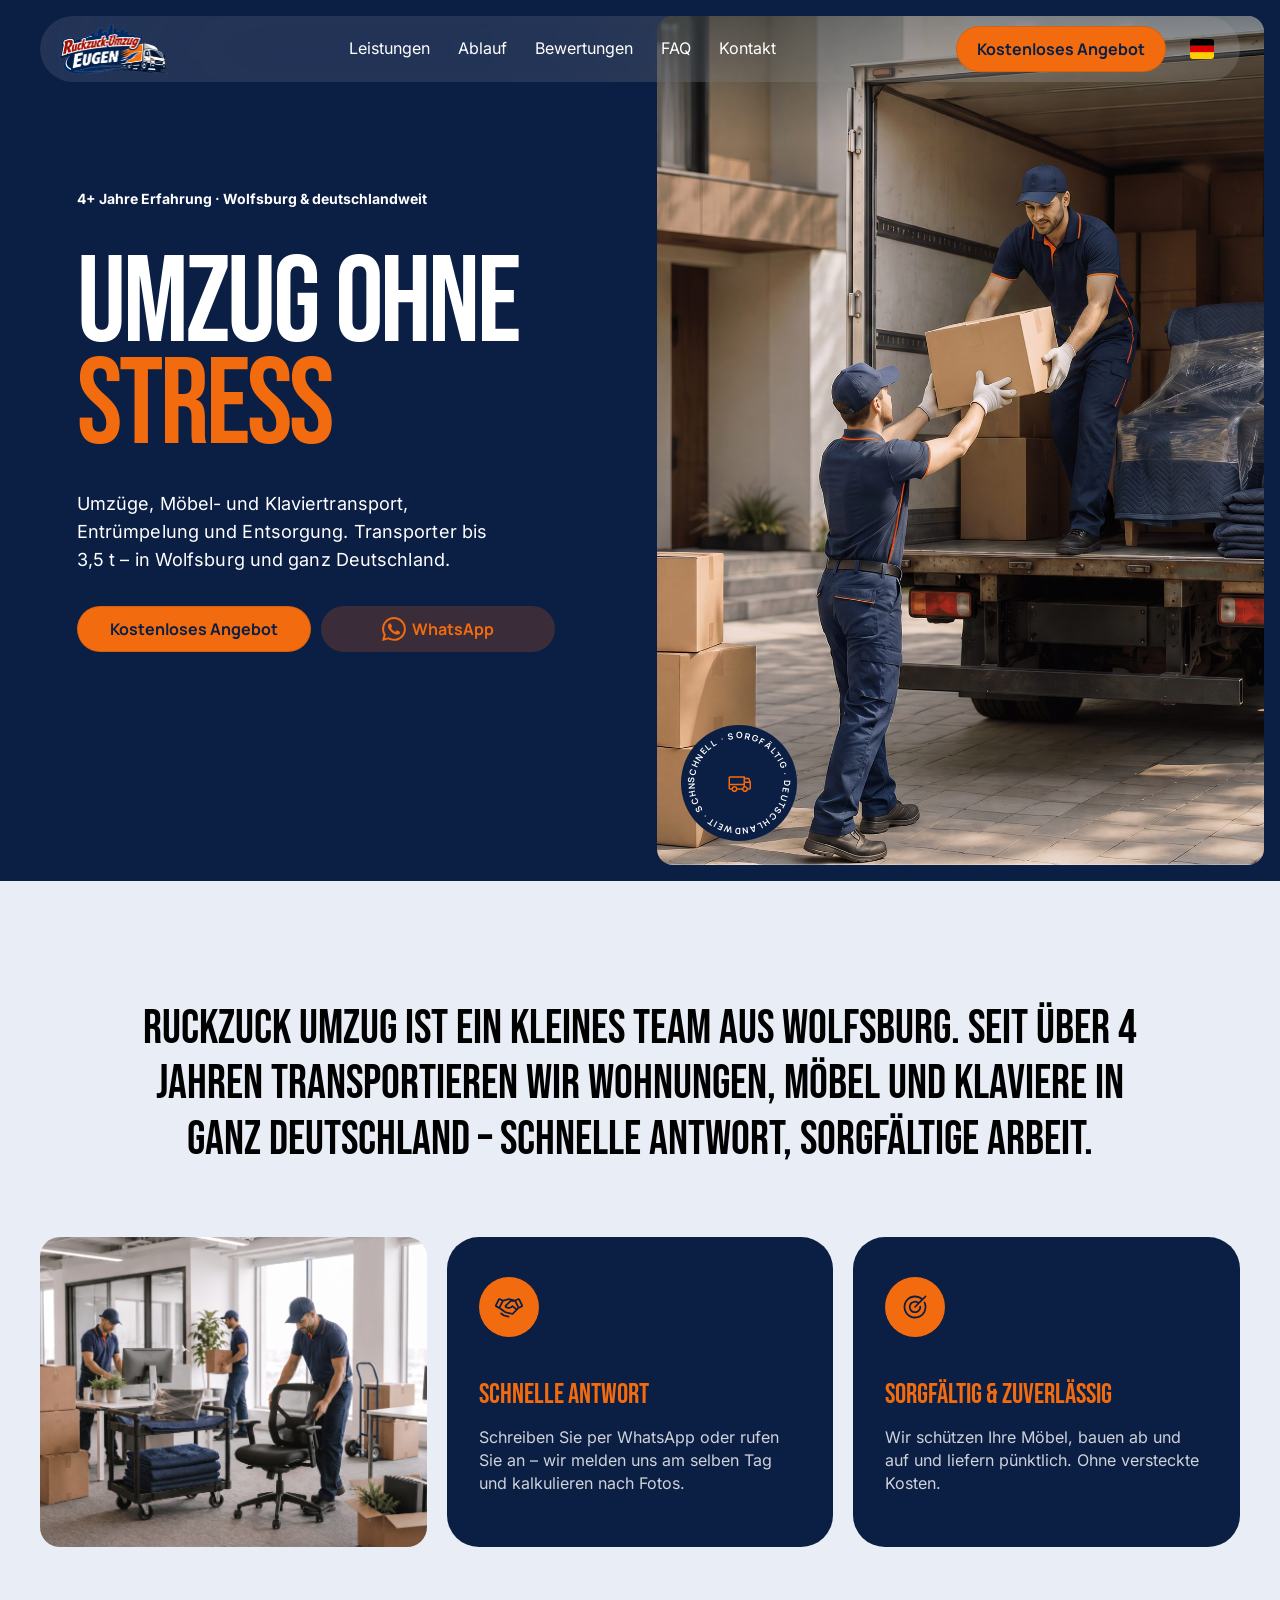
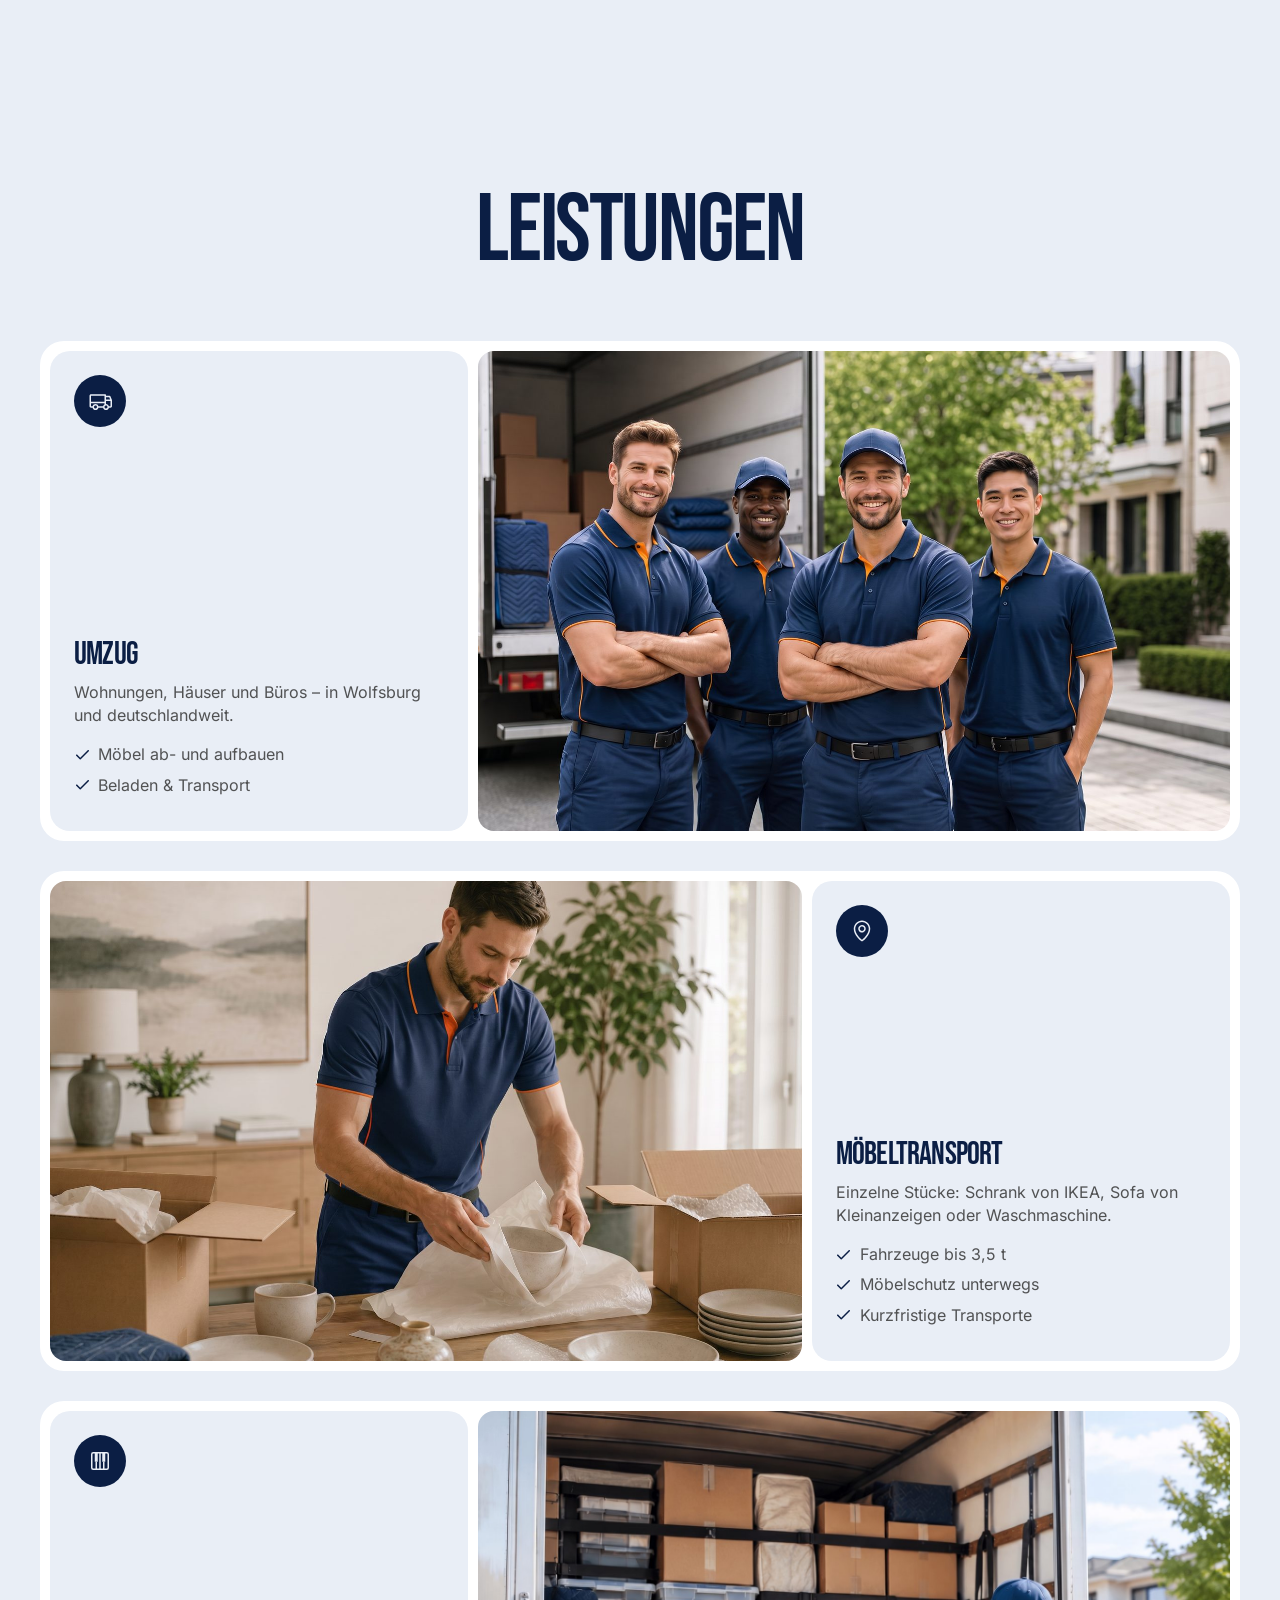
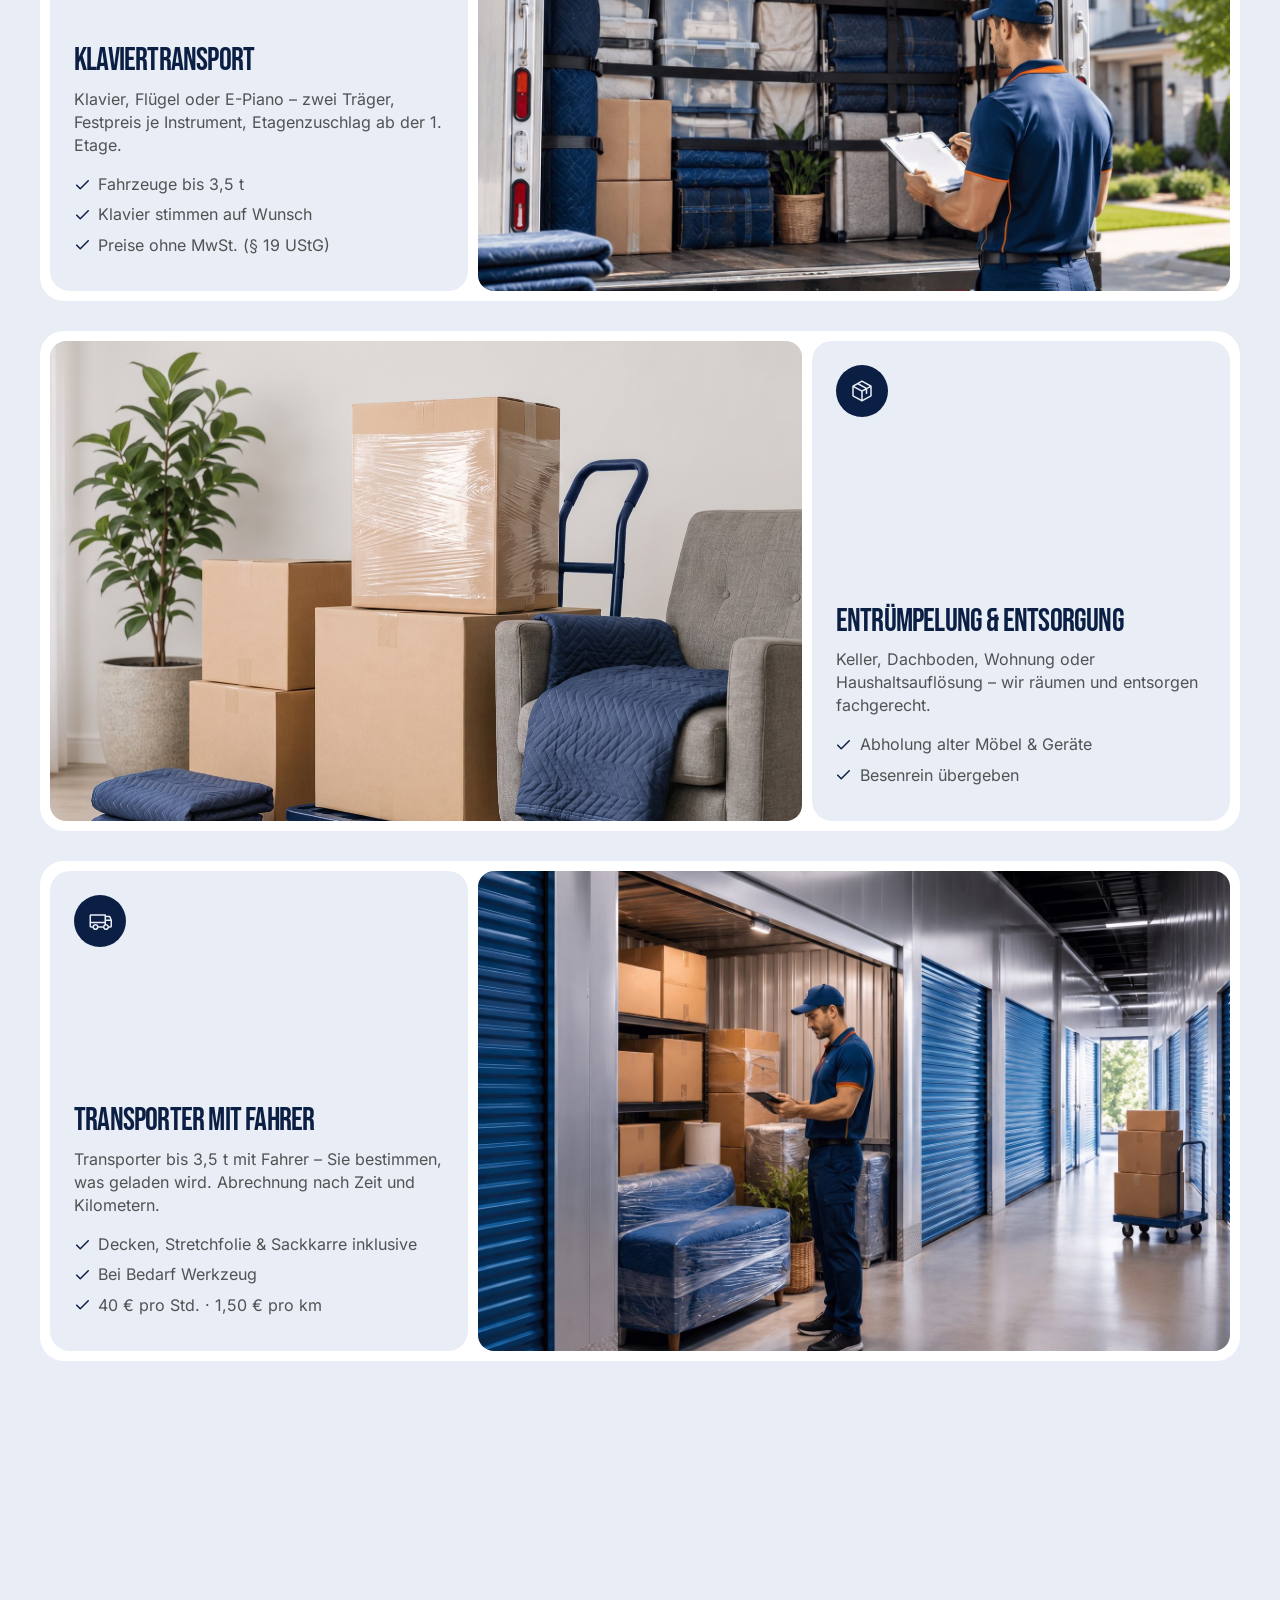
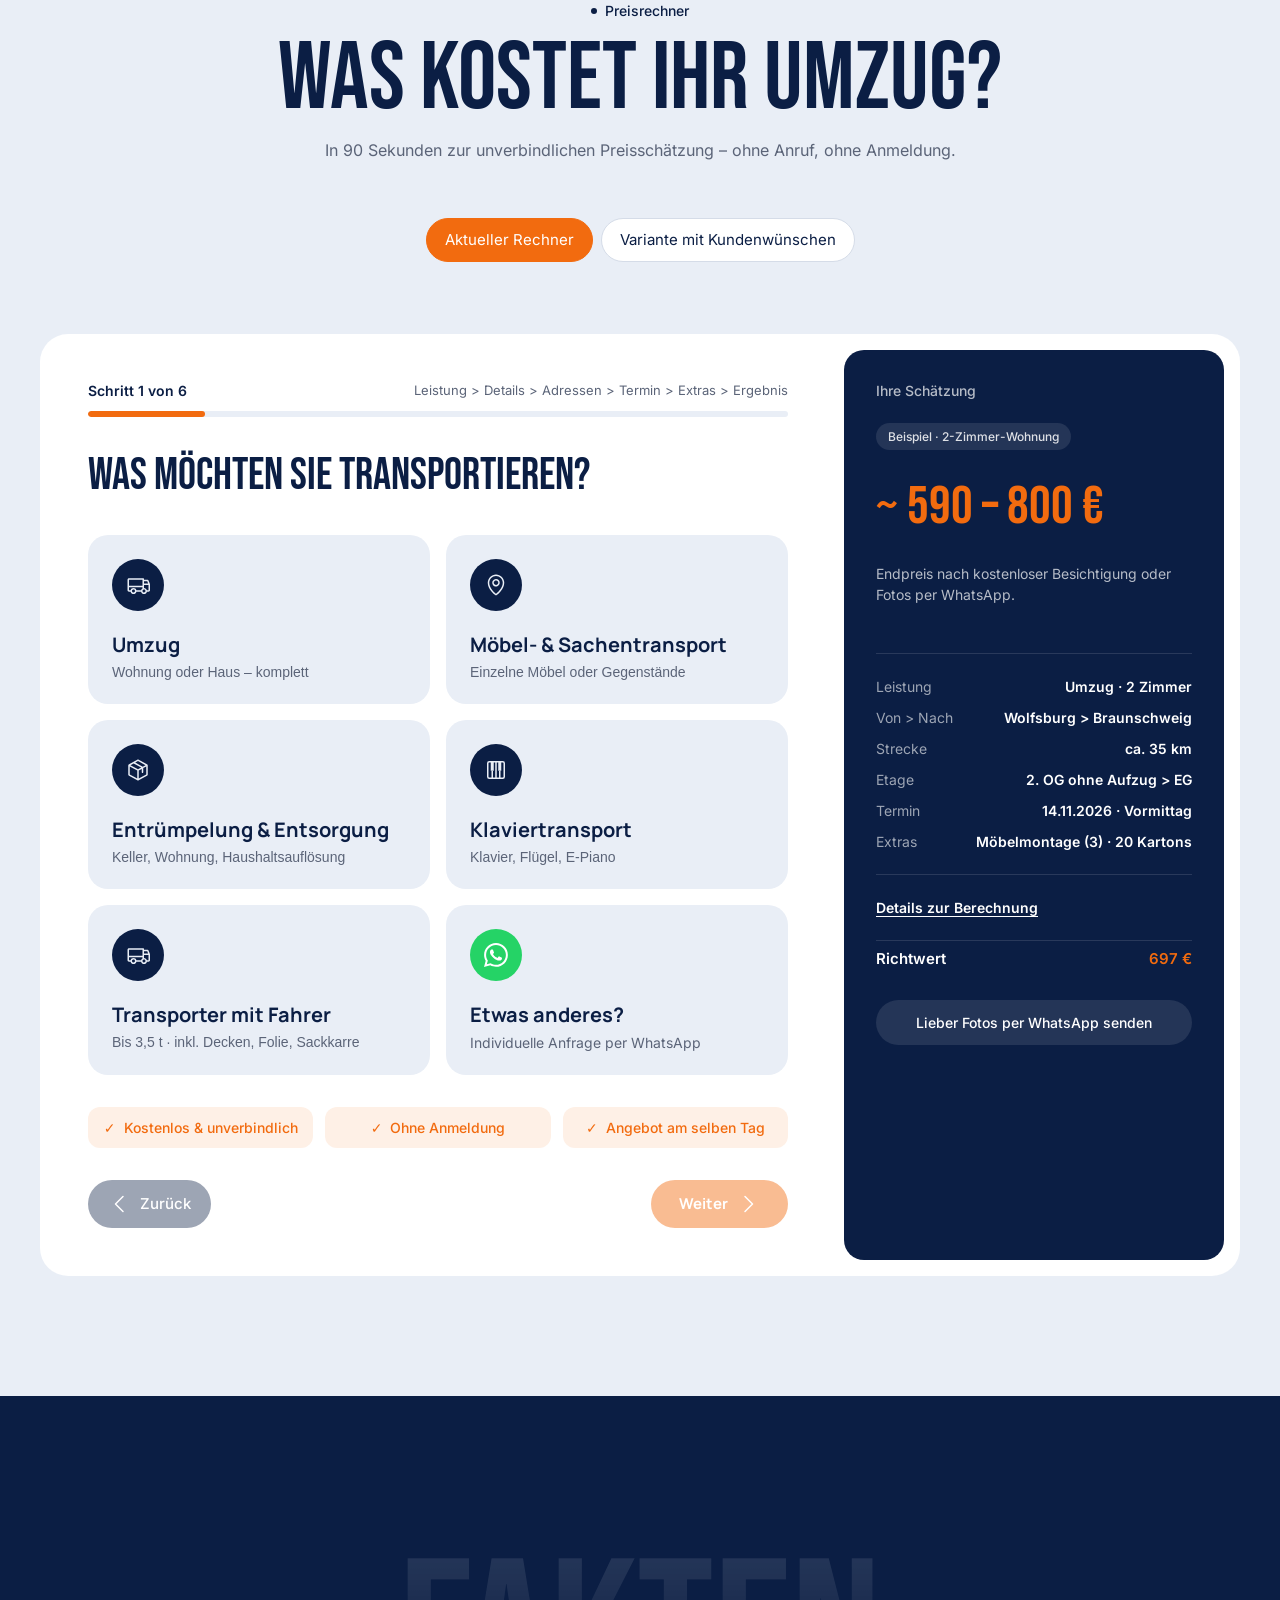
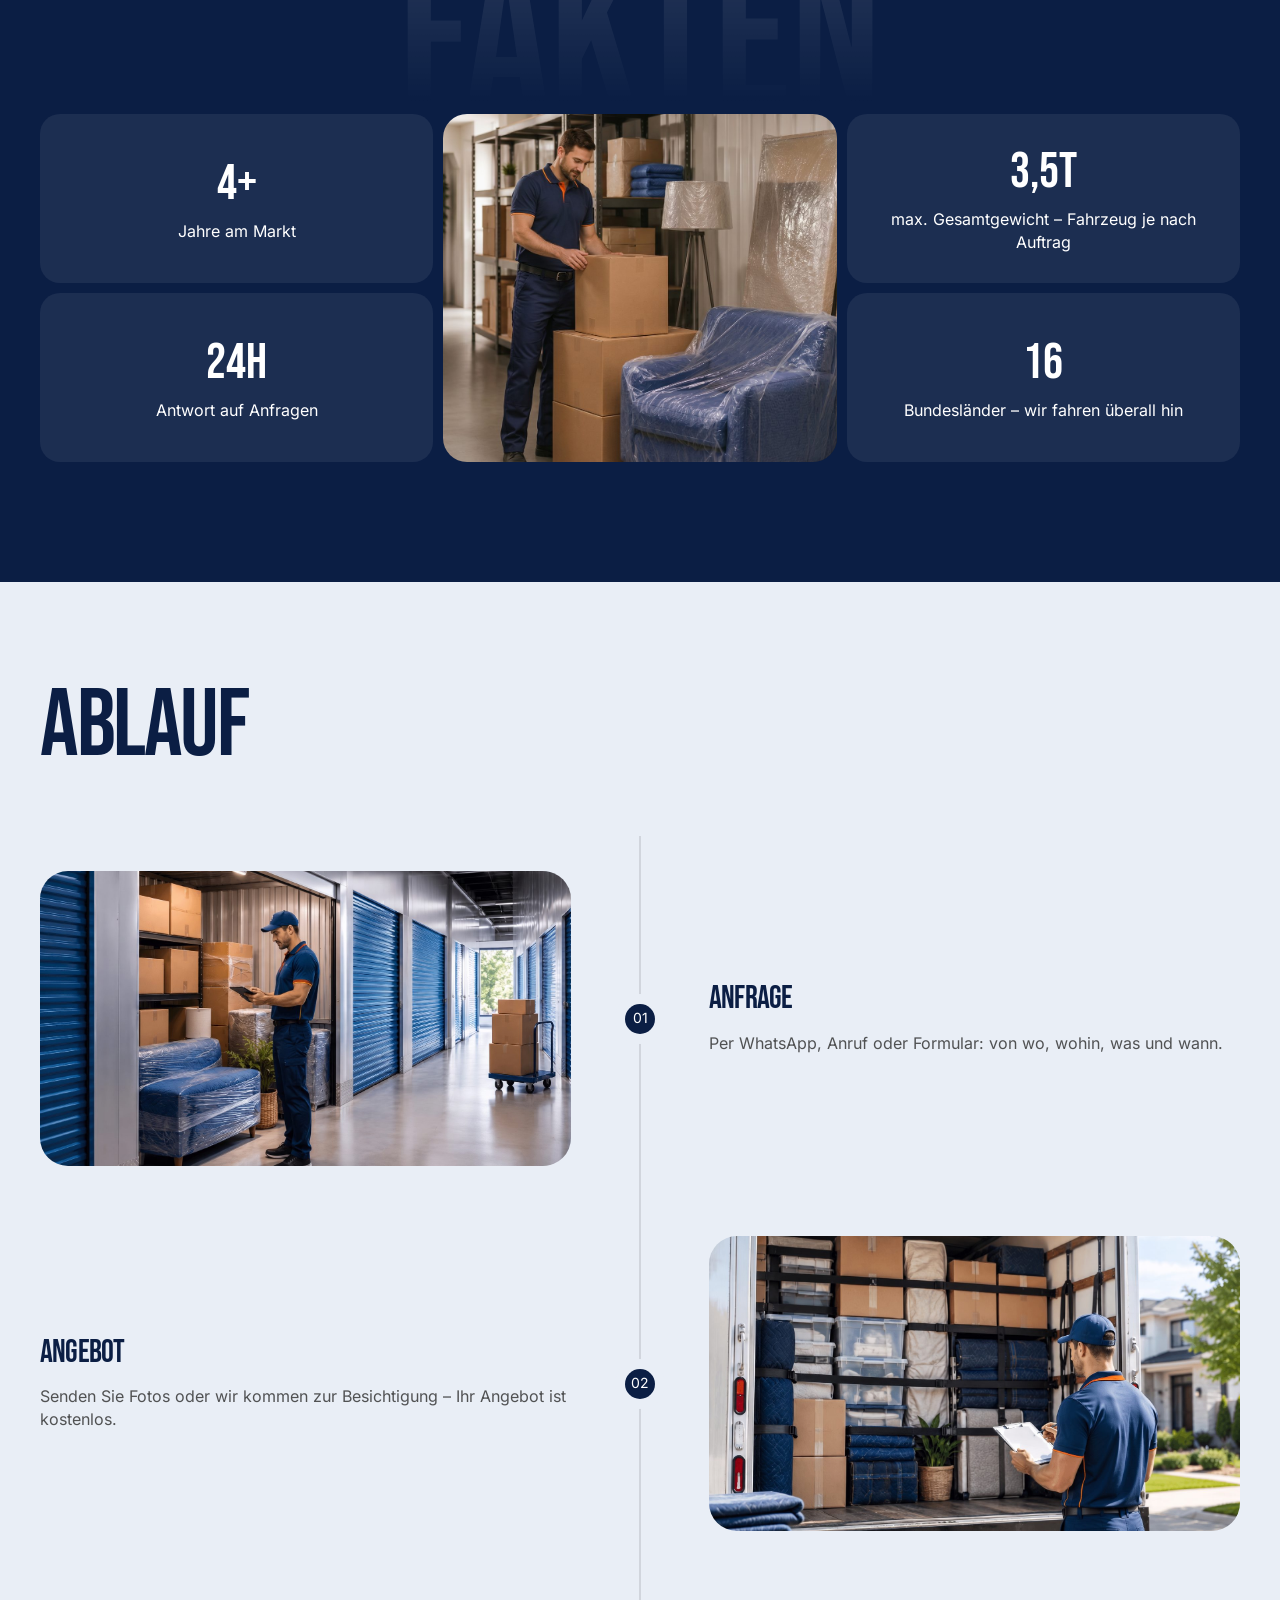
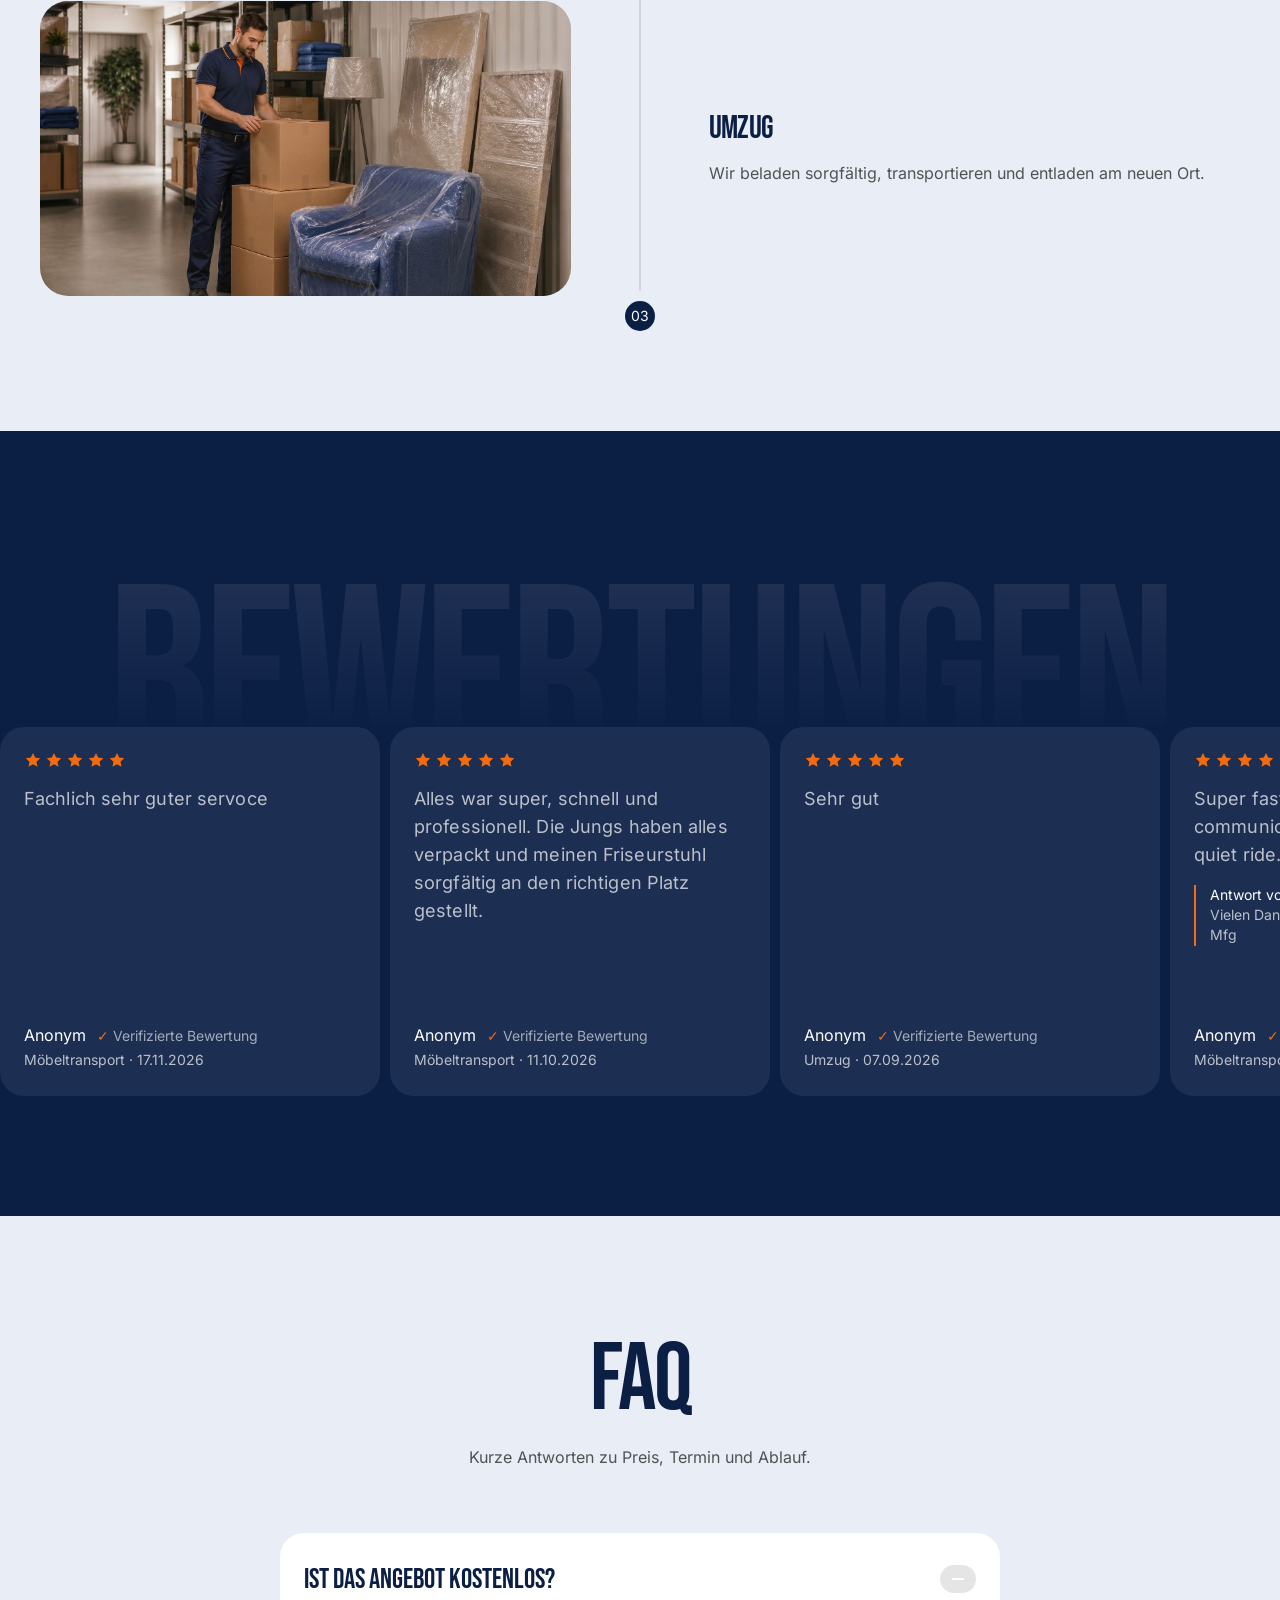
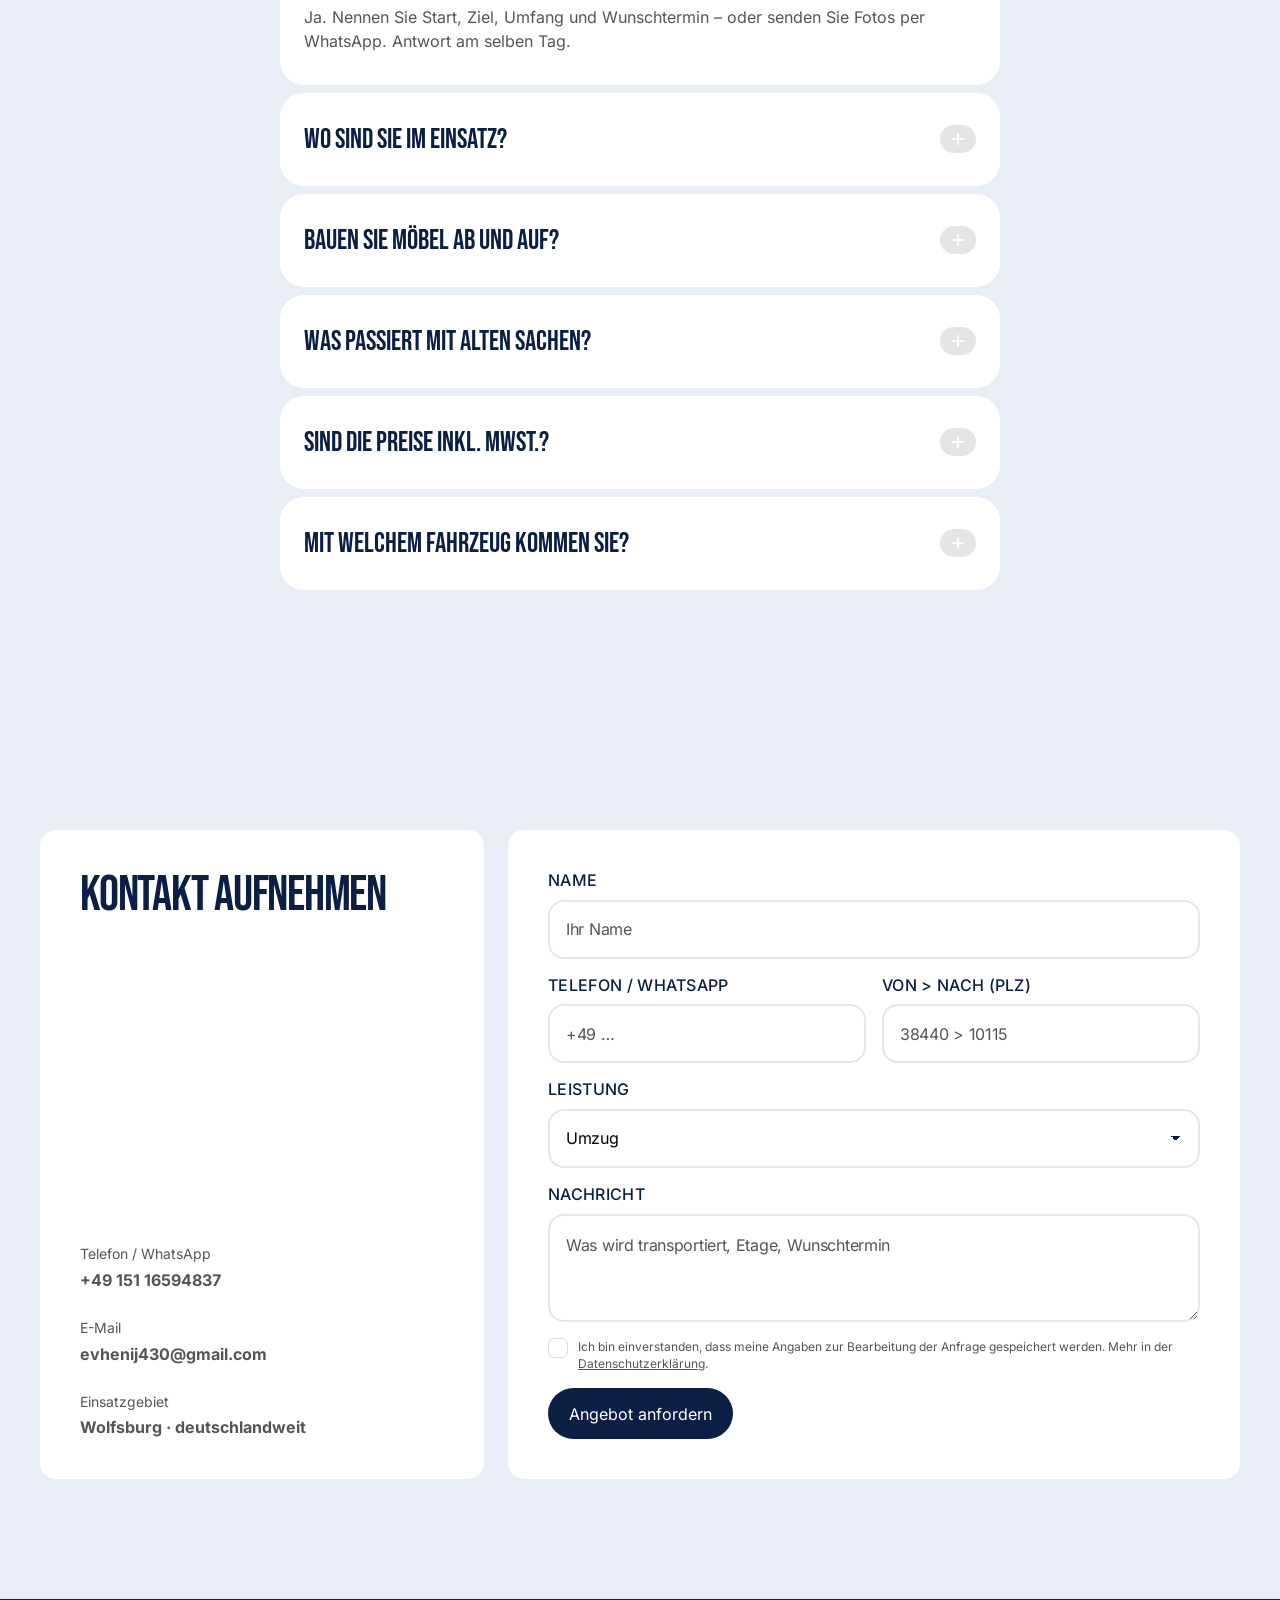
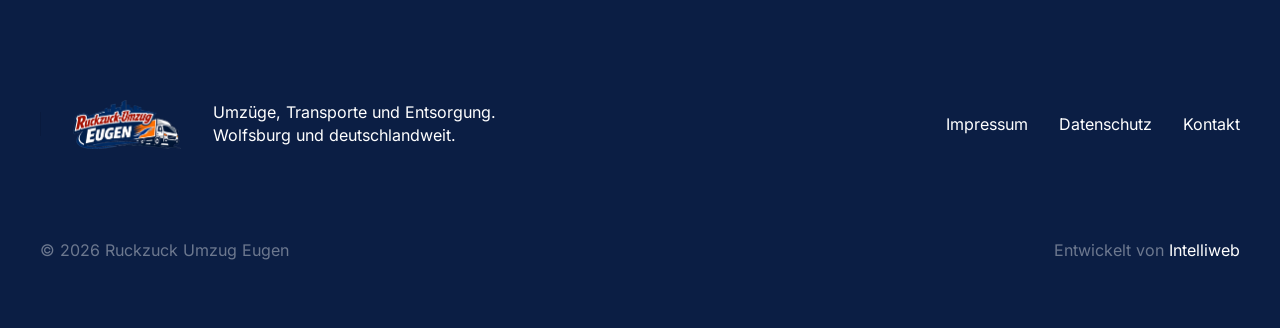
==== commit a3facd61: "Deploy static site from ruckzuck-umzug-site@15f2762 (calculator tabs centred, uncommitted work)" ====
--- a/index.html
+++ b/index.html
@@ -11,7 +11,7 @@
 
 
 <link rel='stylesheet' id='rz-tokens-css' href='./assets/css/tokens.css?ver=1795152681' media='all' />
-<link rel='stylesheet' id='rz-main-css' href='./assets/css/main.css?ver=1795388252' media='all' />
+<link rel='stylesheet' id='rz-main-css' href='./assets/css/main.css?ver=1795389366' media='all' />
 <link rel='stylesheet' id='rz-motion-css' href='./assets/css/motion.css?ver=1795152600' media='all' />
 <link rel='stylesheet' id='rz-offer-css' href='./assets/css/offer.css?ver=1794974541' media='all' />
 <script data-wp-strategy="defer" defer id="rz-motion-js" src="./assets/js/motion.js?ver=1795062581"></script>
@@ -63,11 +63,6 @@
 						<a href="./en/" hreflang="en" lang="en" >
 							<img src="./assets/img/flags/en.svg?v=1795064124" alt="" width="24" height="20">
 							English						</a>
-					</li>
-										<li>
-						<a href="./uk/" hreflang="uk" lang="uk" >
-							<img src="./assets/img/flags/uk.svg?v=1795064124" alt="" width="24" height="20">
-							Українська						</a>
 					</li>
 									</ul>
 			</div>
--- a/assets/css/main.css
+++ b/assets/css/main.css
@@ -1454,6 +1454,7 @@
 .calc__tabs {
 	display: flex;
 	flex-wrap: wrap;
+	justify-content: center;
 	gap: 8px;
 	margin-bottom: 16px;
 }
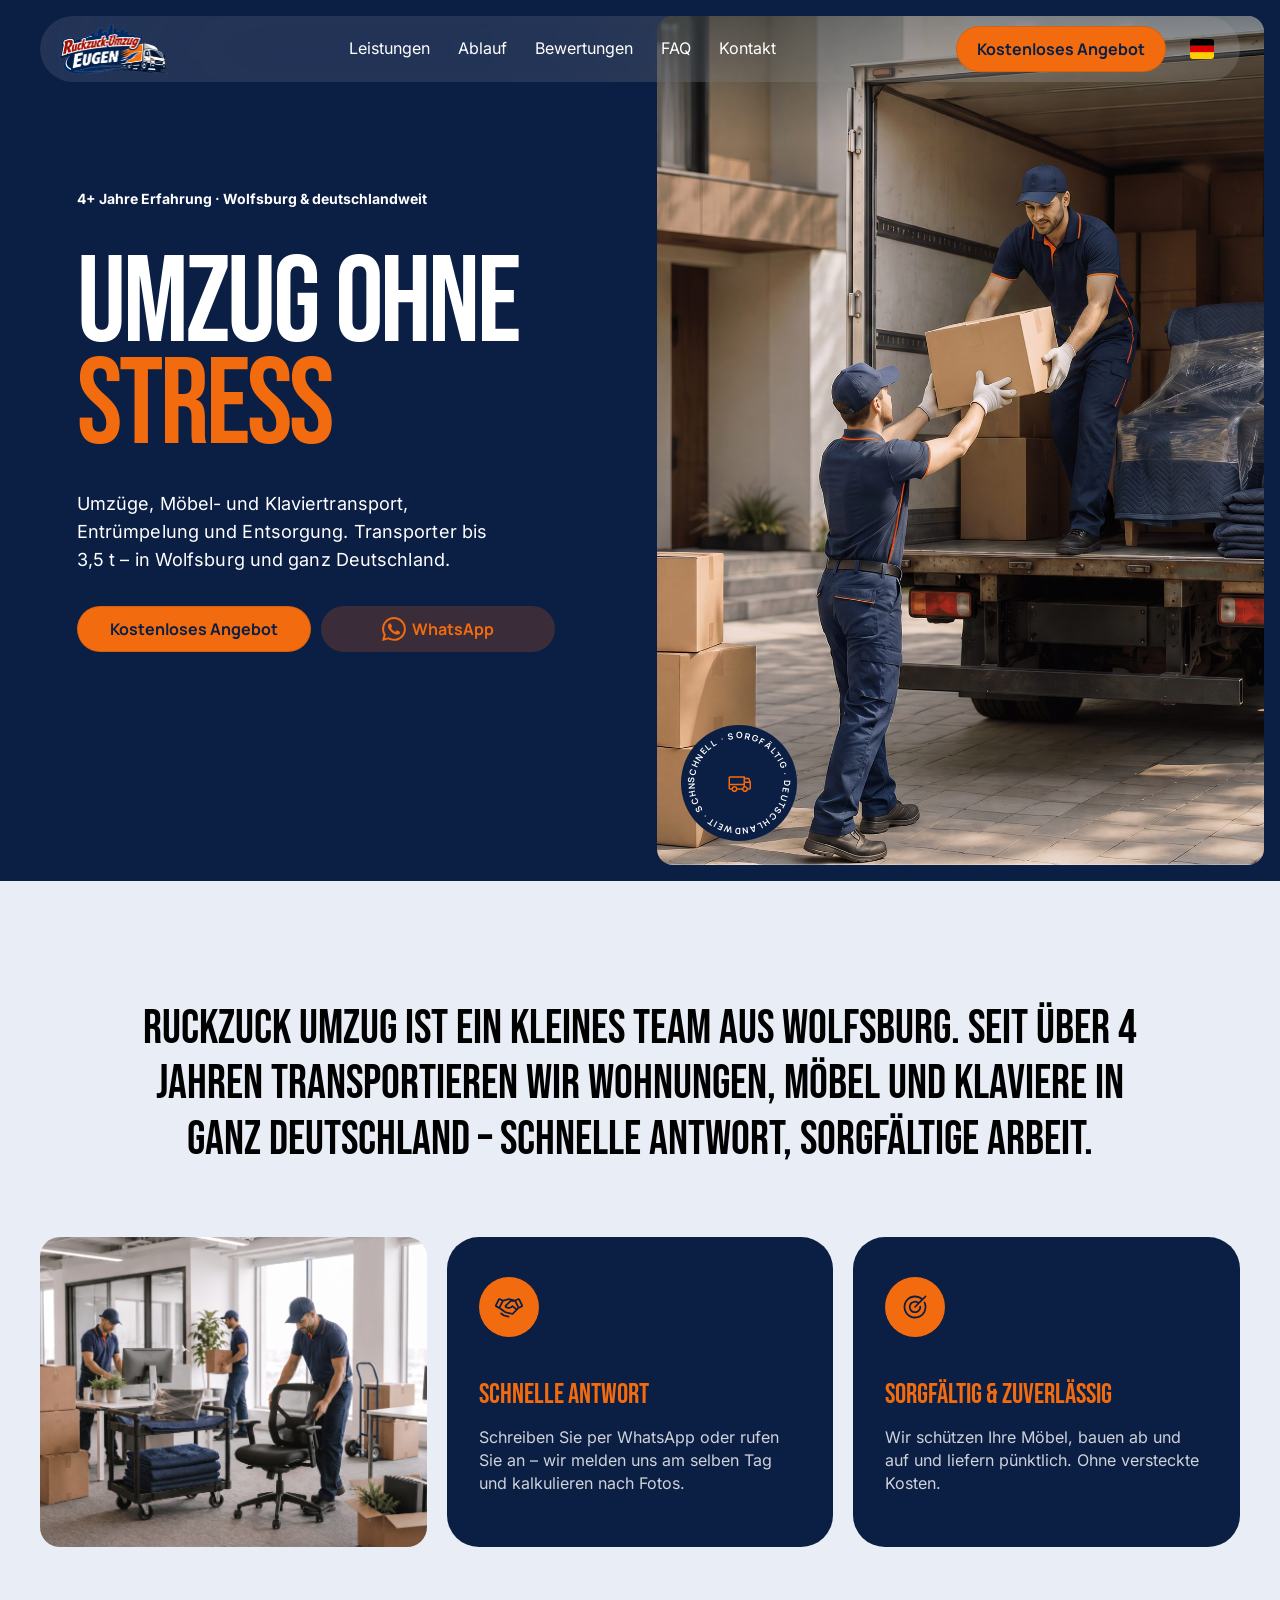
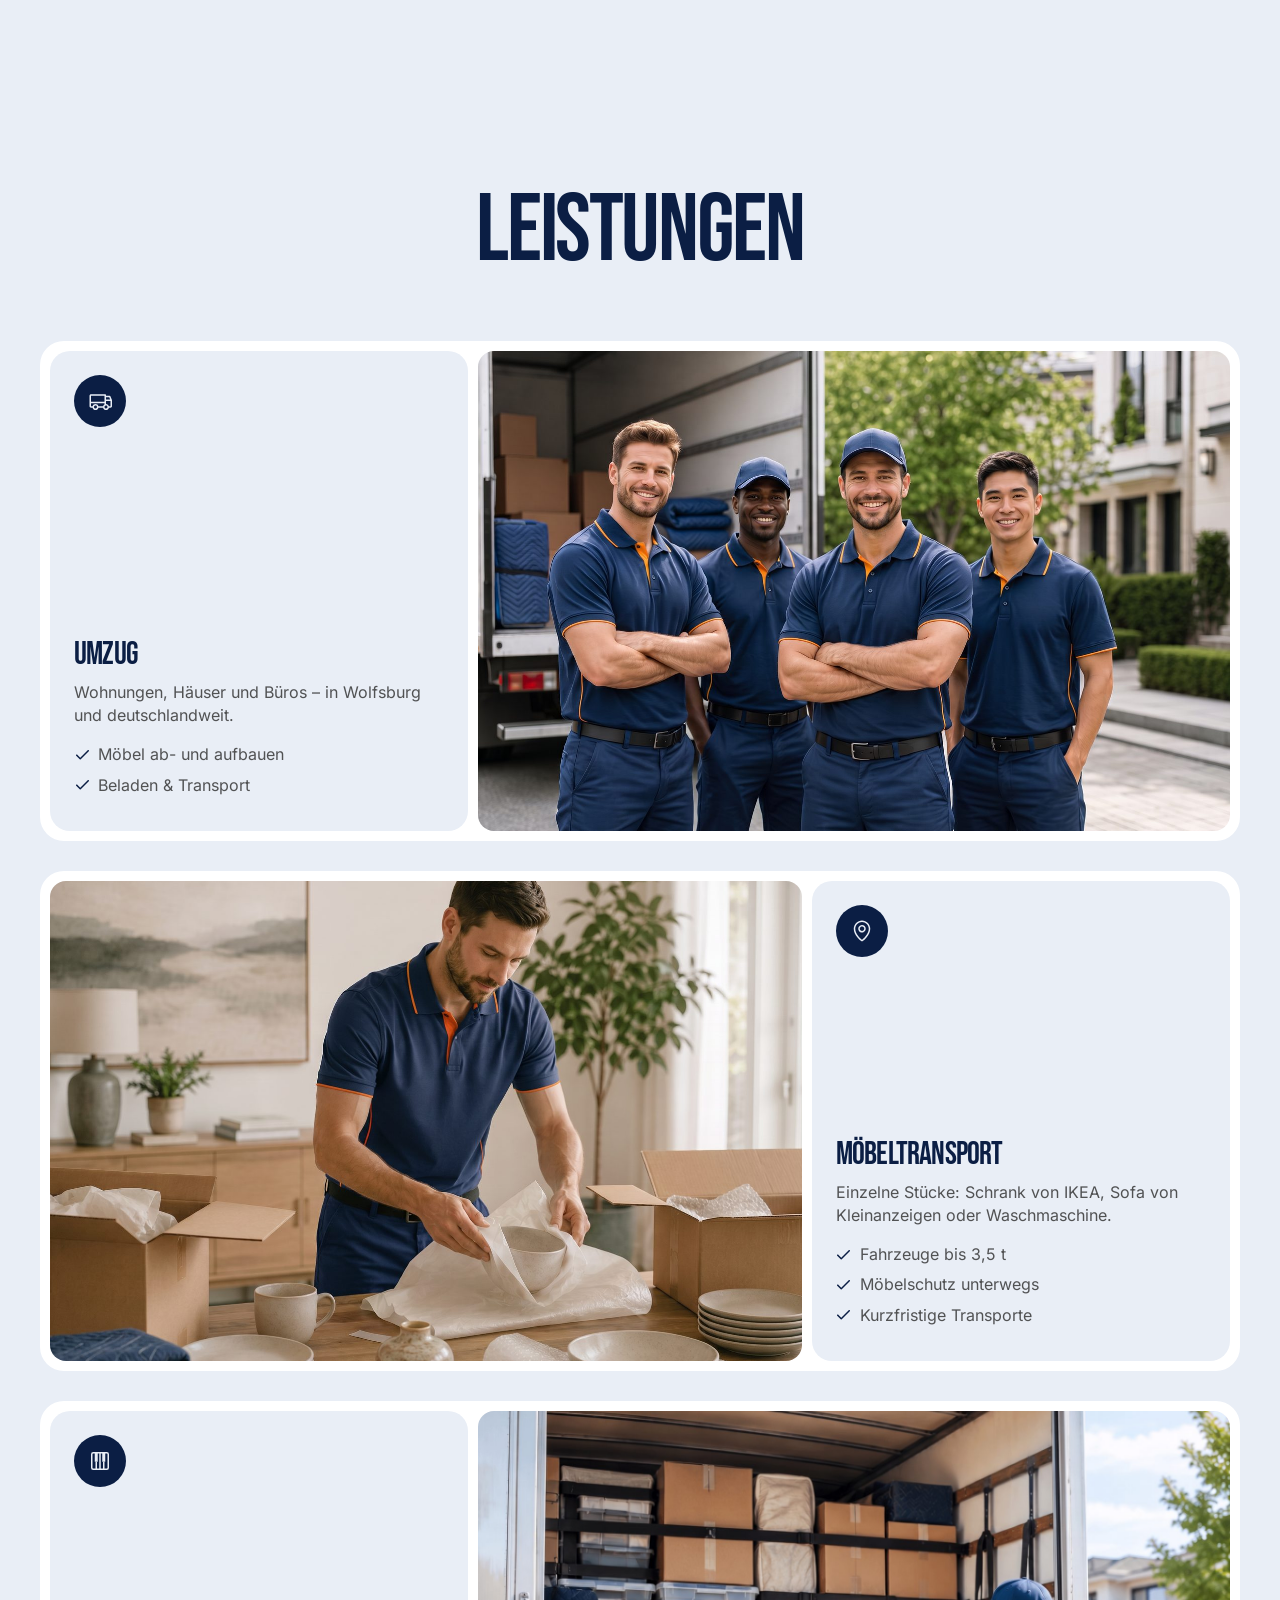
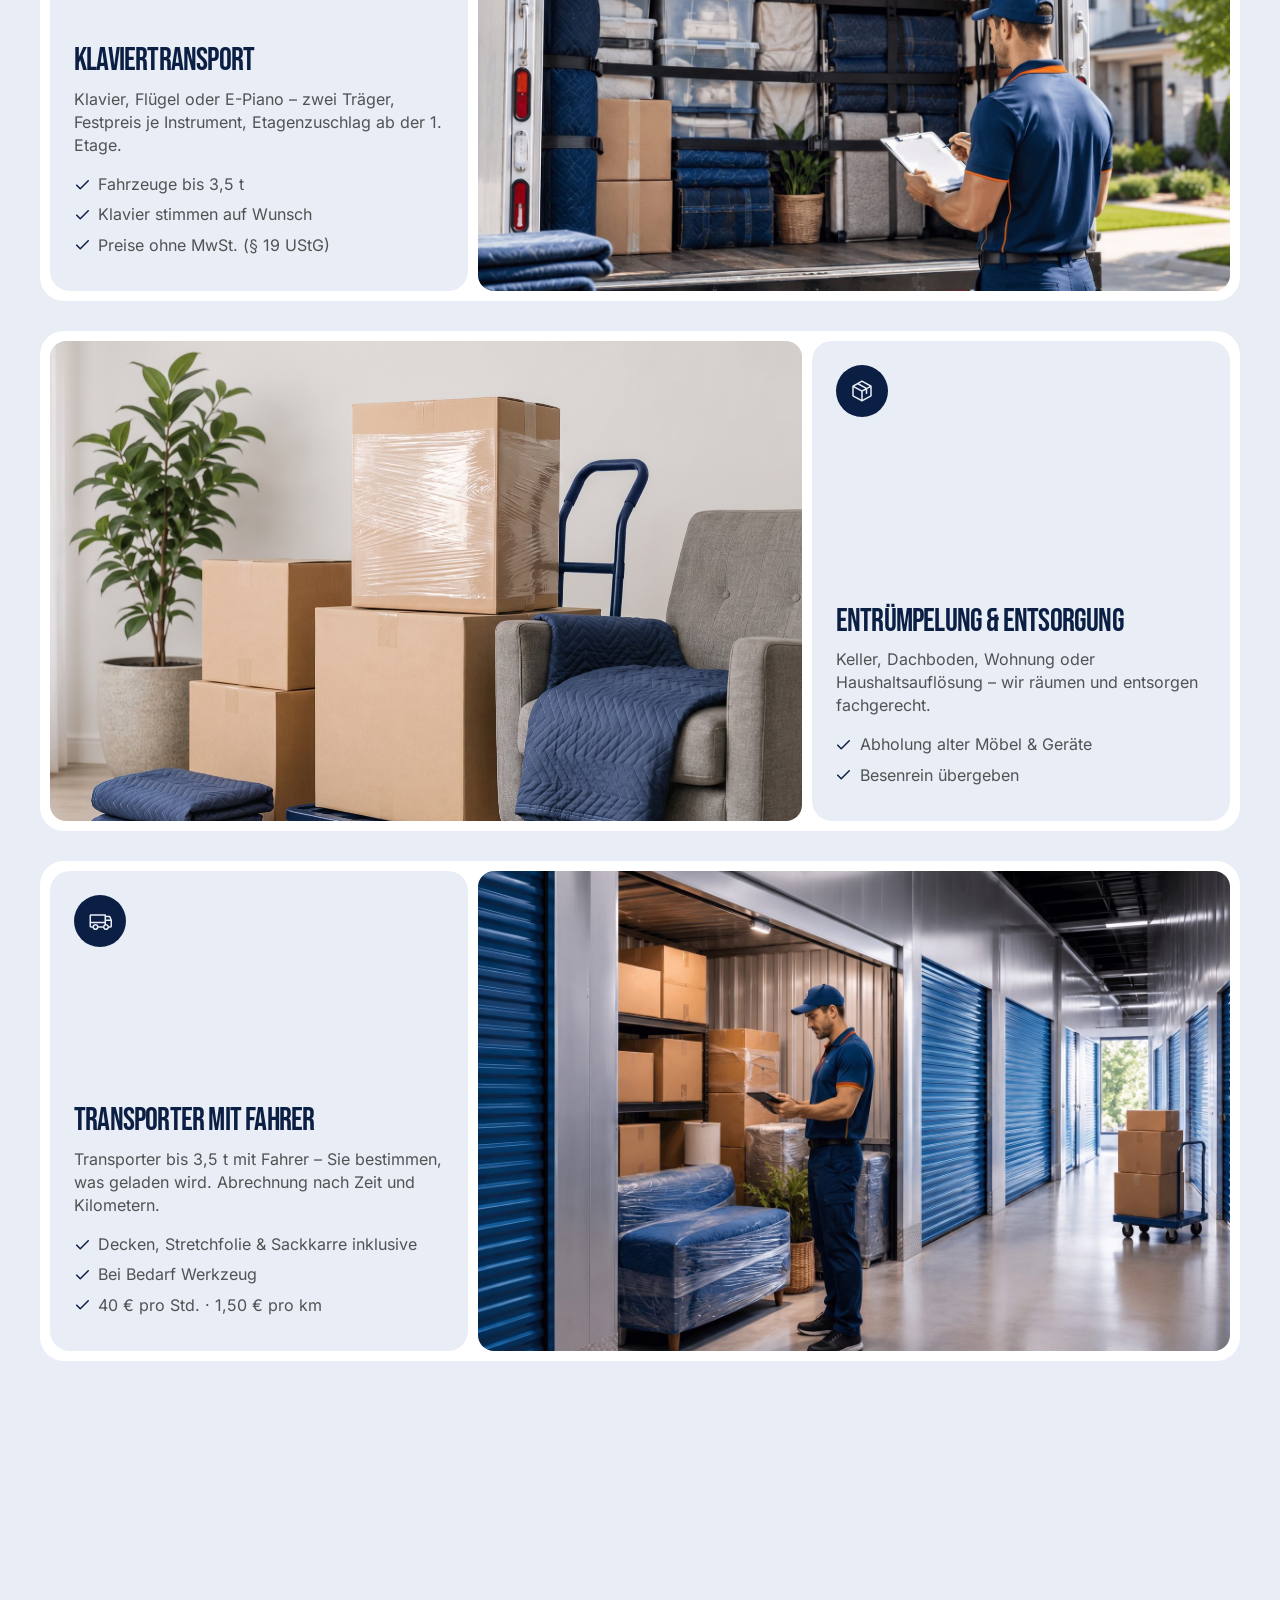
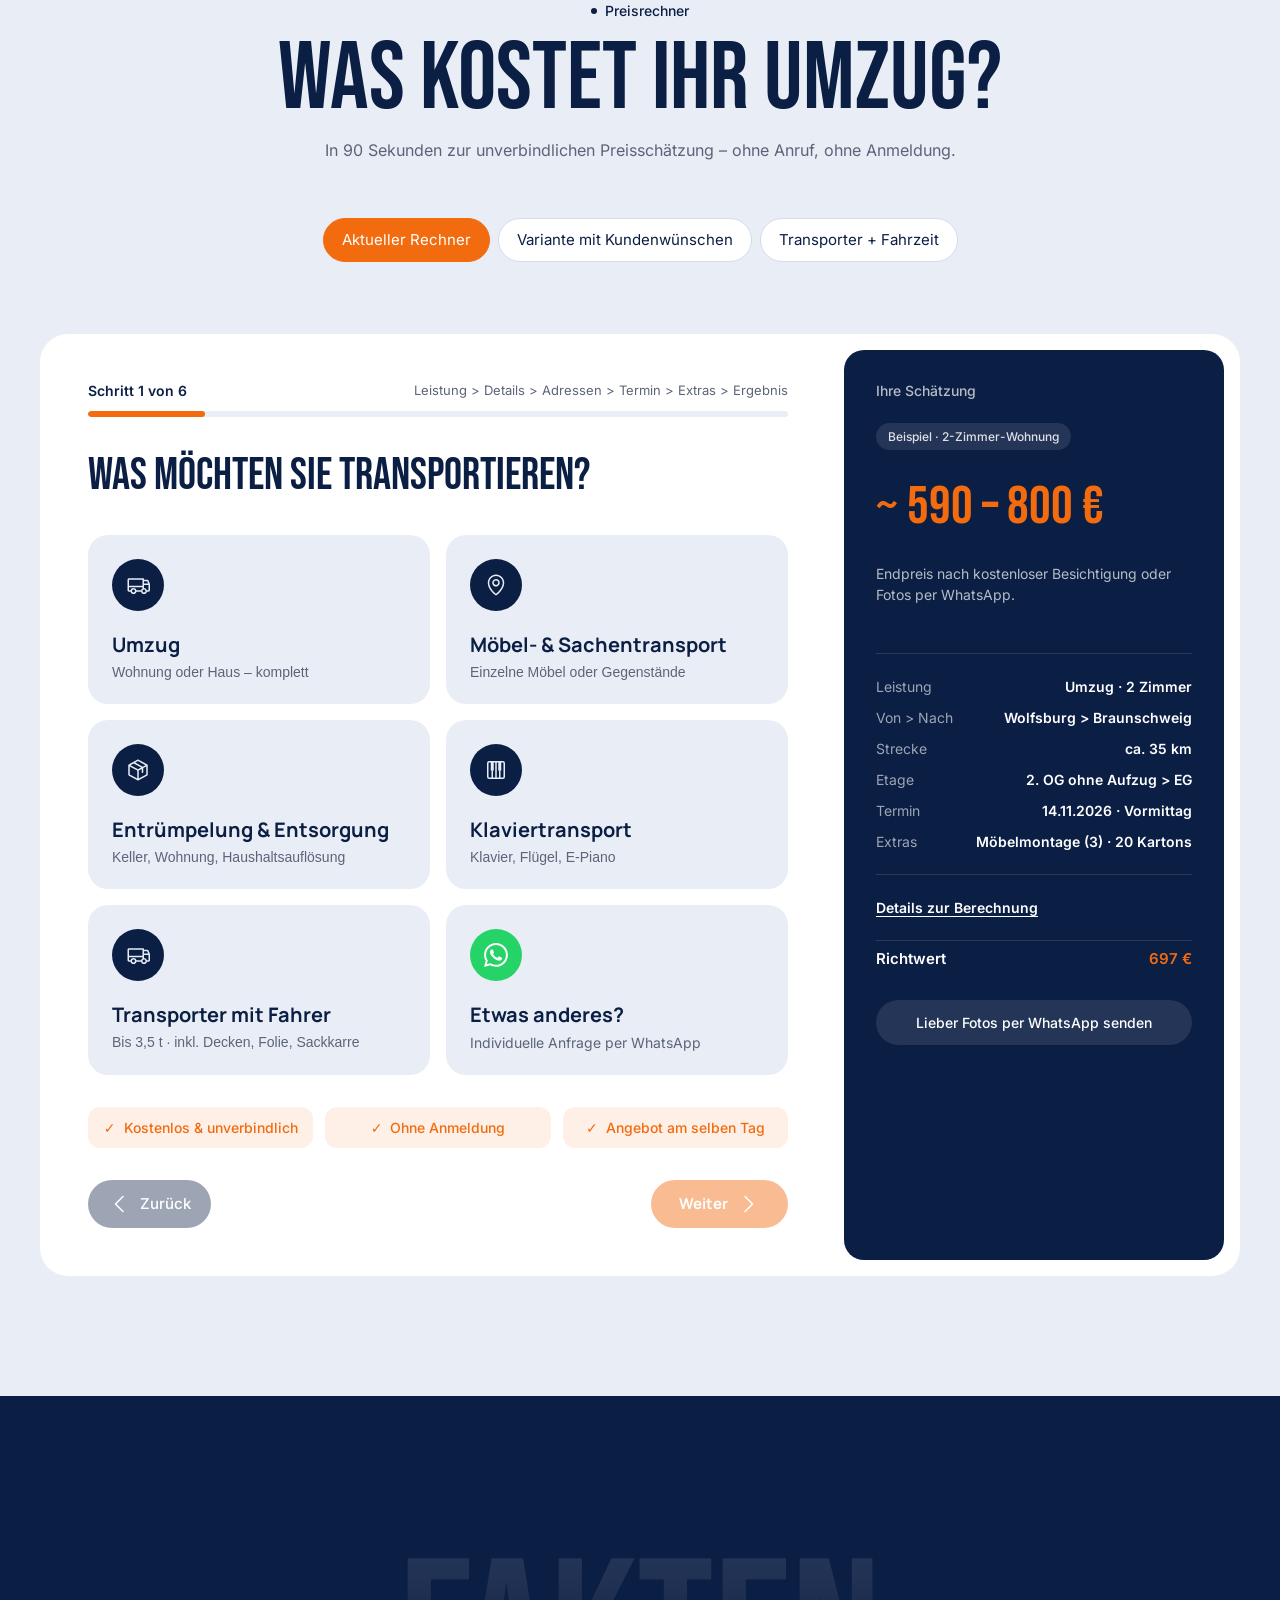
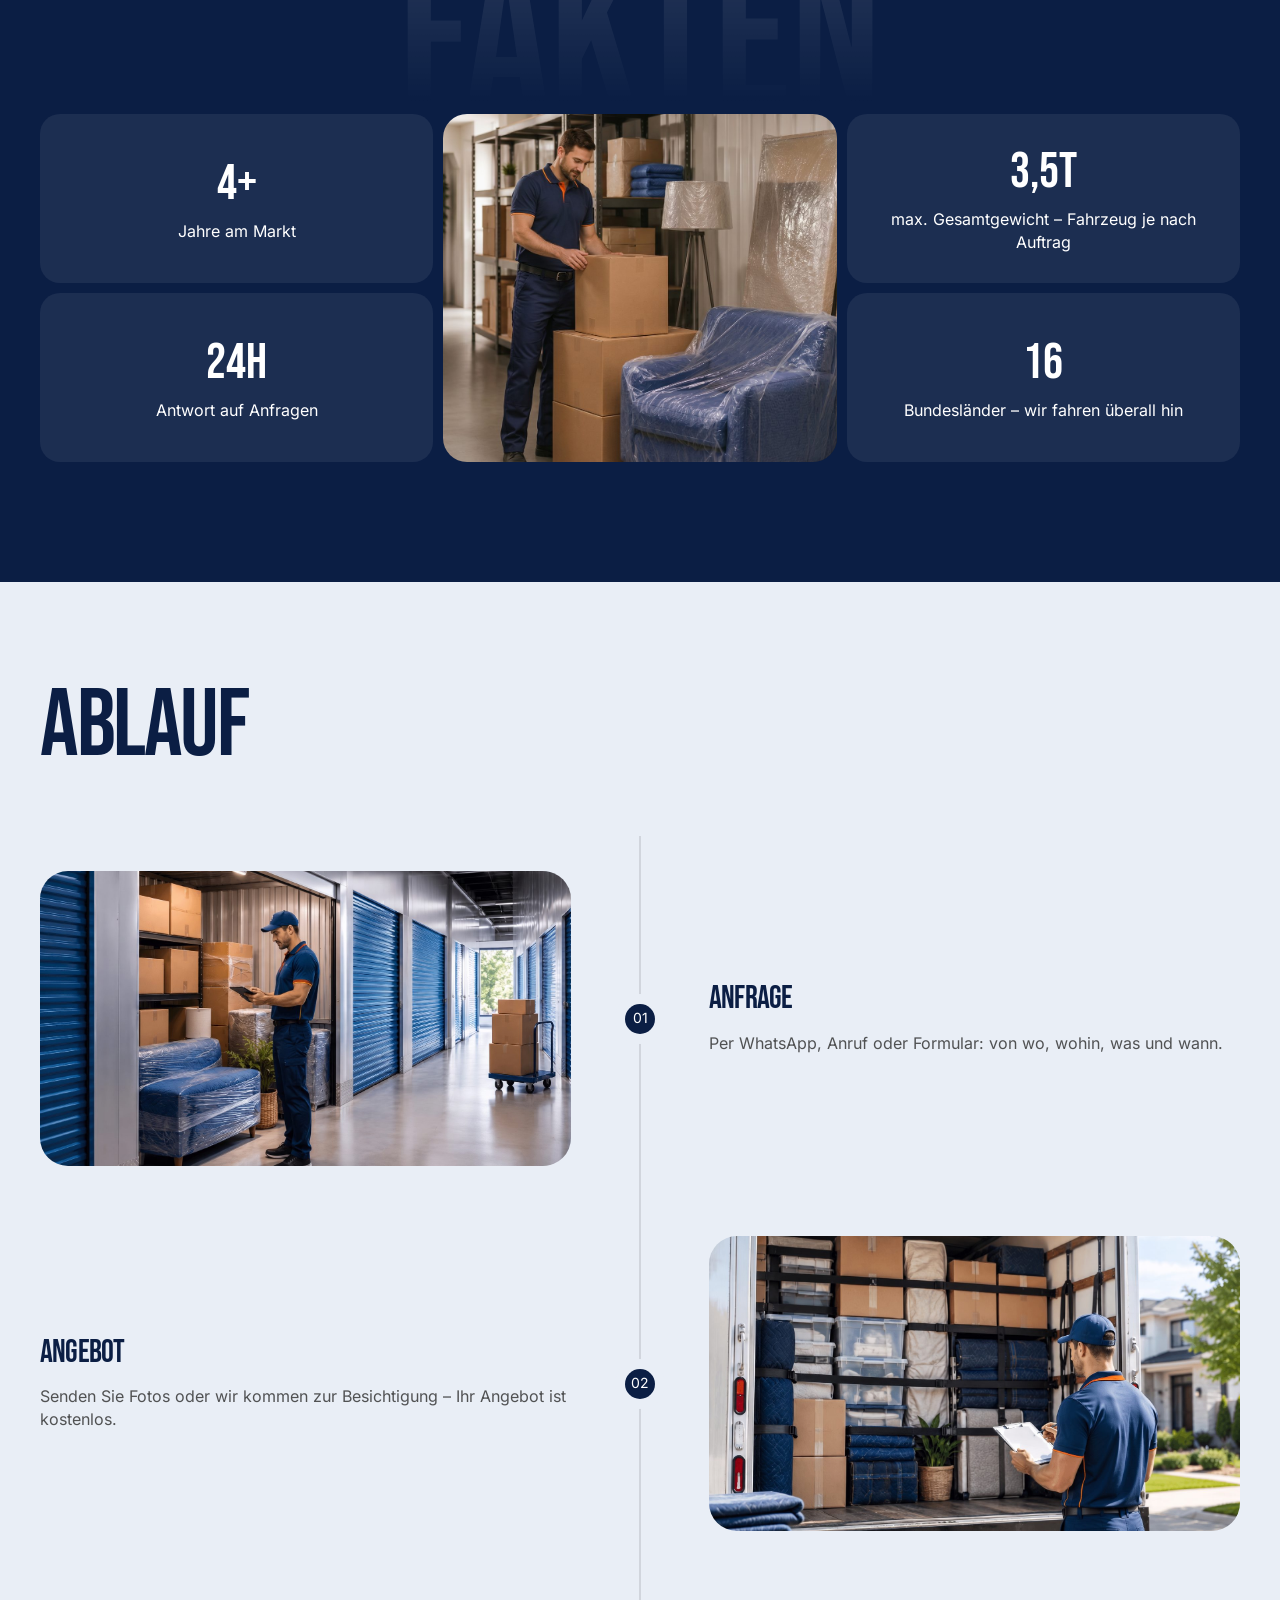
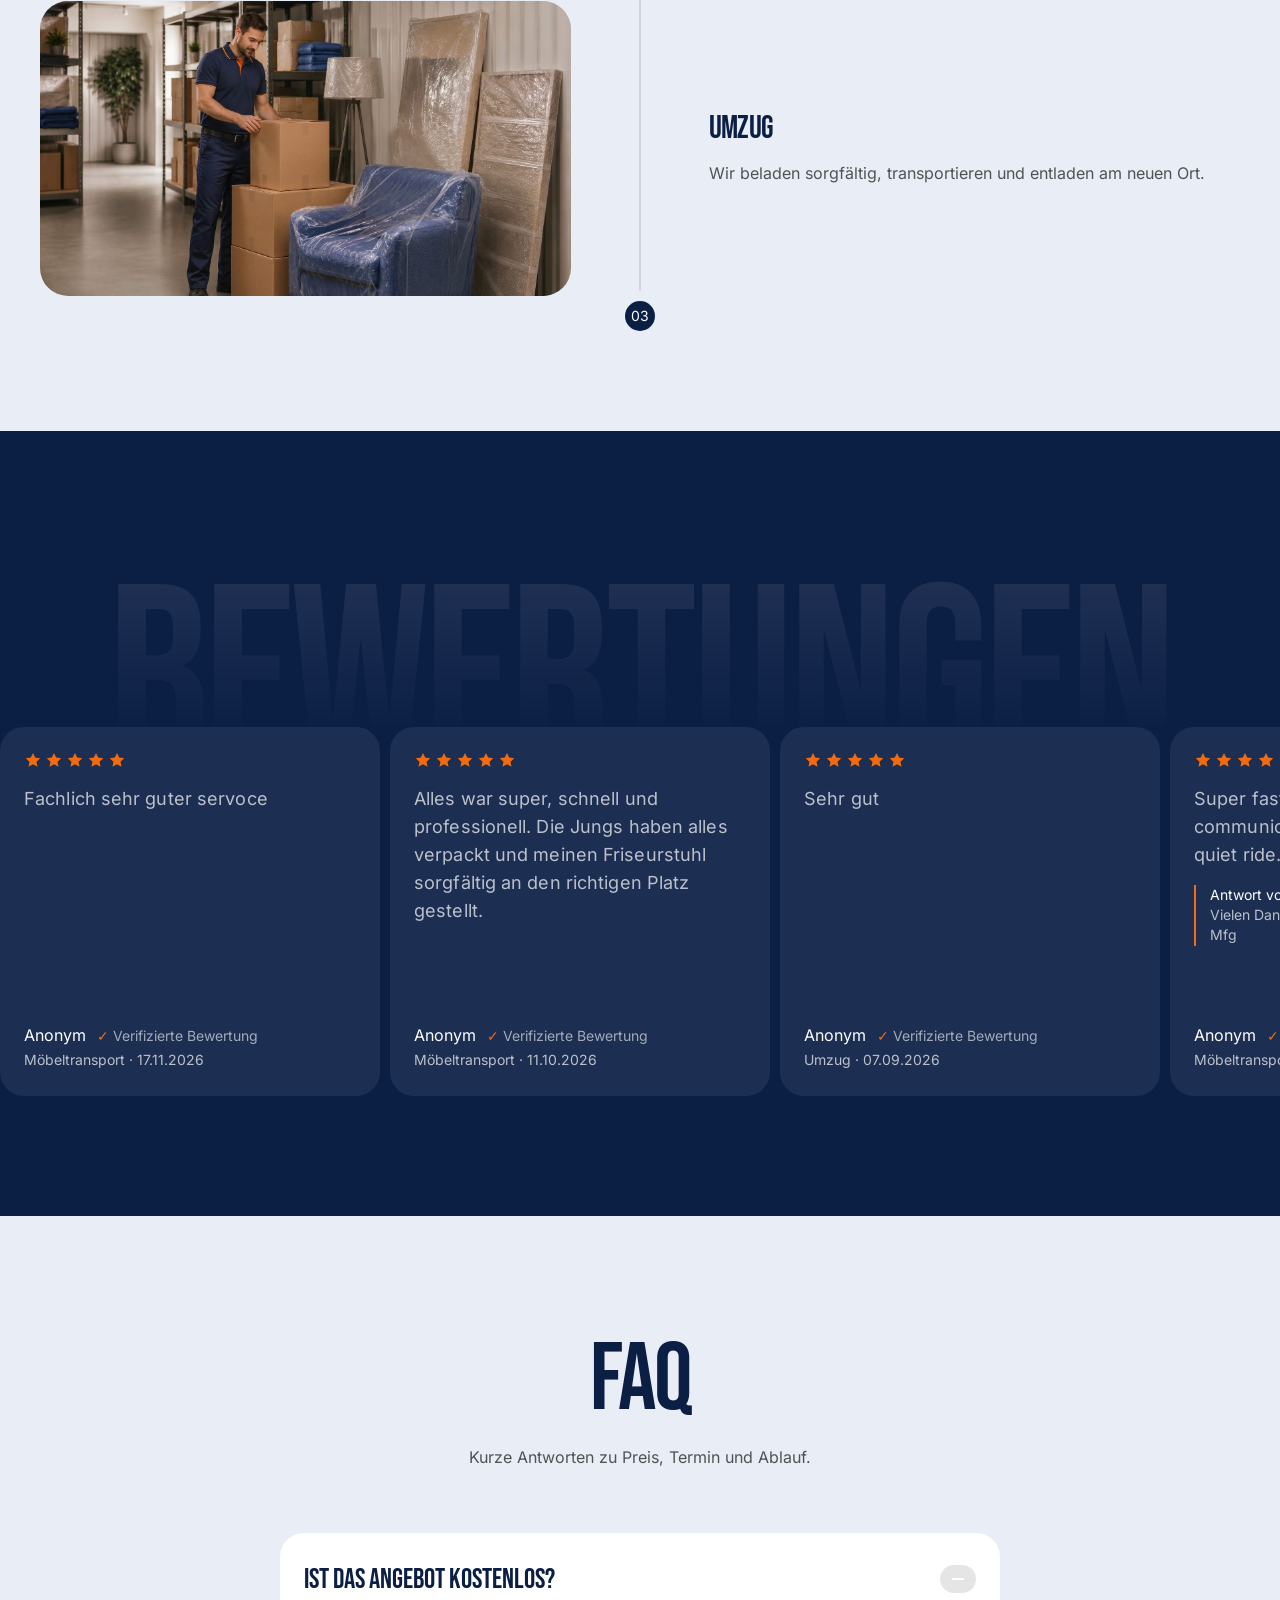
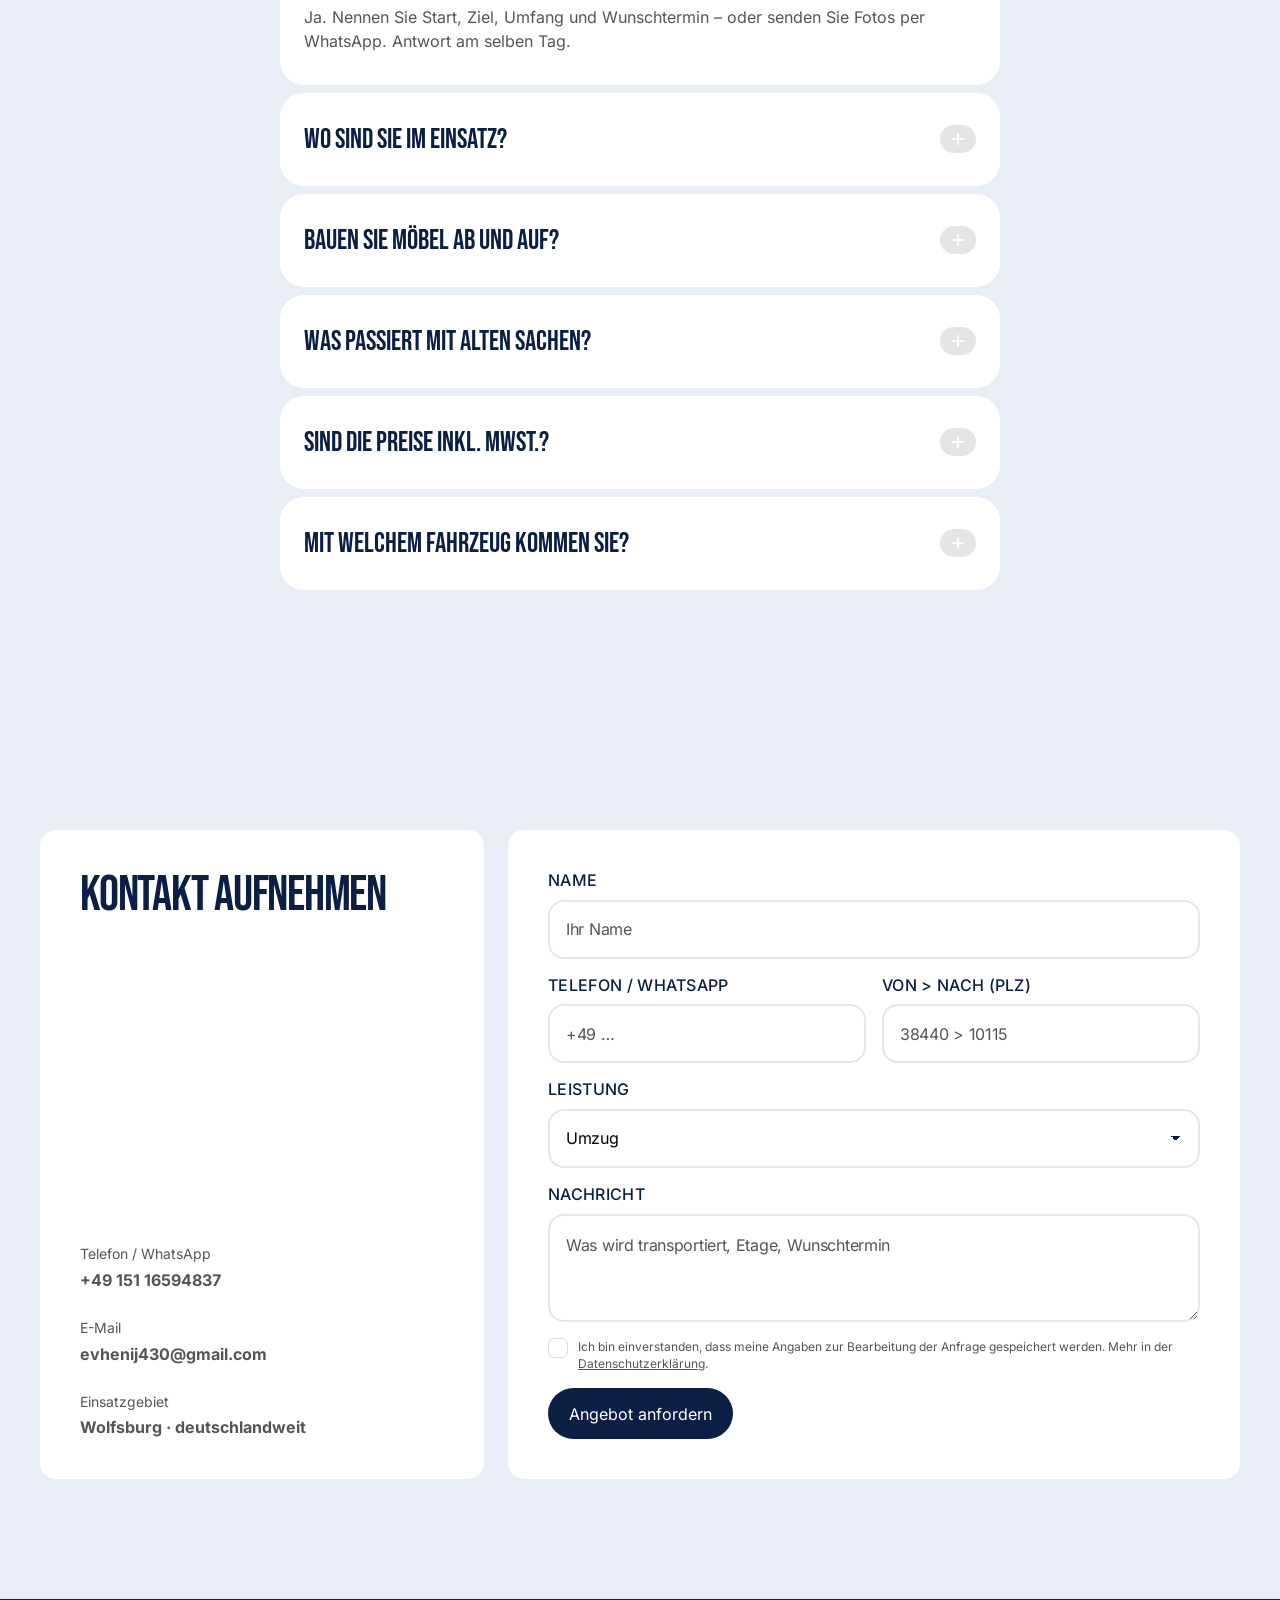
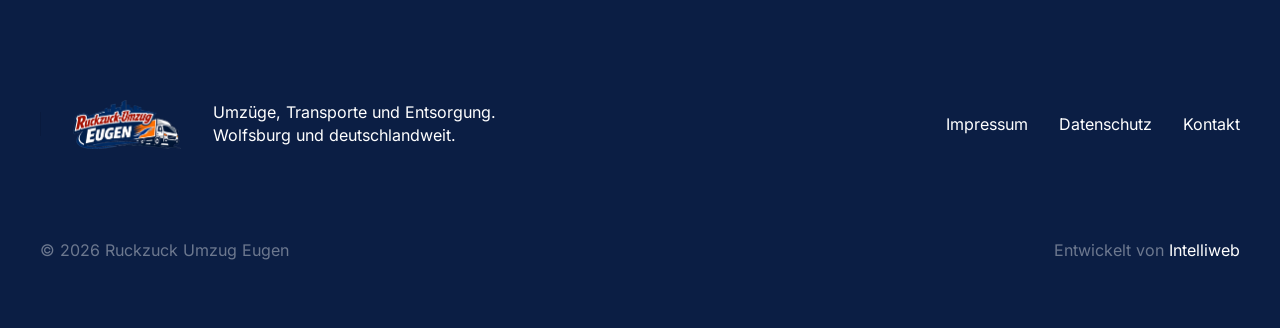
==== commit fe33a3c9: "Deploy static site from ruckzuck-umzug-site@15f2762 (transporter drive-time tab)" ====
--- a/index.html
+++ b/index.html
@@ -17,13 +17,13 @@
 <script data-wp-strategy="defer" defer id="rz-motion-js" src="./assets/js/motion.js?ver=1795062581"></script>
 <script data-wp-strategy="defer" defer id="rz-main-js" src="./assets/js/main.js?ver=1795151846"></script>
 <script id="rz-distance-js-before">
-window.RZ_CALC = {"pricing":{"vatRate":0,"perKm":1.95,"anfahrtPerKm":1.59,"driverPerHour":31.35,"helperPerHour":29.62,"avgSpeedKmh":70,"minHours":2,"floorSurcharge":0.1,"halteverbot":60,"flexDiscount":0.05,"spread":{"umzug":0.15,"moebel":0.1,"entruempelung":0.25,"klavier":0.1,"transporter":0.1},"estimate":{"umzug":[0.15,0.4],"moebel":[0.1,0.3],"entruempelung":[0.2,0.6],"klavier":[0.05,0.15],"transporter":[0.1,0.3]},"transporter":{"perHour":40,"perKm":1.5},"umzugRooms":{"1":[2,3],"2":[3,4],"3":[3,6],"4":[4,7],"5":[4,9]},"areaRanges":{"1":[1,40],"2":[40,60],"3":[60,100],"4":[100,140],"5":[140,300]},"m3PerM2":0.4,"moebelItems":{"schrank":0.75,"sofa":0.5,"bett":0.5,"waschm":0.4,"kuehl":0.4,"karton":0.05},"entrKinds":{"keller":6,"dachboden":8,"garage":10,"wohnung":25,"haus":45},"fill":{"wenig":0.3,"halb":0.6,"voll":1},"disposalPerM3":35,"hoursPerM3":0.4,"klavier":{"persons":2,"fromFloor":1,"tuning":150,"items":{"klein":{"base":258.66,"perFloor":43.4},"mittel":{"base":270.47,"perFloor":47.02},"konzertkl":{"base":281.44,"perFloor":46.87},"stutzfluegel":{"base":375.94,"perFloor":51.05},"salonfluegel":{"base":478.77,"perFloor":67.33},"semikonzert":{"base":567.77,"perFloor":75.92},"konzertfl":{"base":642.65,"perFloor":84.96},"epiano":{"base":184.82,"perFloor":32.23}}},"extras":{"montagePerItem":30,"kartonPerPiece":2,"packPerHour":27,"unpackPerHour":26.48,"minutesPerBox":6},"distance":{"basePlz":"38444","roadFactor":1.3,"cacheDays":30,"routingUrl":"https:\/\/router.project-osrm.org\/route\/v1\/driving\/"},"offer":{"validDays":14,"deposit":0.3}},"text":{"label":"Preisrechner","h2":"Was kostet Ihr Umzug?","sub":"In 90 Sekunden zur unverbindlichen Preissch\u00e4tzung \u2013 ohne Anruf, ohne Anmeldung.","stepOf":"Schritt %1$d von %2$d","steps":["Leistung","Details","Adressen","Termin","Extras","Ergebnis"],"questions":["Was m\u00f6chten Sie transportieren?","Erz\u00e4hlen Sie uns mehr","Von wo nach wo?","Wann soll es losgehen?","Brauchen Sie Extras?","Ihre Preissch\u00e4tzung"],"services":{"umzug":["Umzug","Wohnung oder Haus \u2013 komplett"],"moebel":["M\u00f6bel- & Sachentransport","Einzelne M\u00f6bel oder Gegenst\u00e4nde"],"entruempelung":["Entr\u00fcmpelung & Entsorgung","Keller, Wohnung, Haushaltsaufl\u00f6sung"],"klavier":["Klaviertransport","Klavier, Fl\u00fcgel, E-Piano"],"transporter":["Transporter mit Fahrer","Bis 3,5\u00a0t \u00b7 inkl. Decken, Folie, Sackkarre"]},"other":["Etwas anderes?","Individuelle Anfrage per WhatsApp","Hallo, ich habe eine individuelle Anfrage:"],"rooms":"Wohnungsgr\u00f6\u00dfe","roomsOpts":["1 Zimmer","2 Zimmer","3 Zimmer","4 Zimmer","5+ \/ Haus"],"area":"Wohnfl\u00e4che: %1$s\u2013%2$s m\u00b2","volumeFormula":"%1$s m\u00b2 \u00d7 %2$s m\u00b3\/m\u00b2 = %3$s m\u00b3 Umzugsgut","items":"Gegenst\u00e4nde","itemNames":{"schrank":"Schrank","sofa":"Sofa","bett":"Bett","waschm":"Waschmaschine","kuehl":"K\u00fchlschrank","karton":"Karton"},"kind":"Was wird entr\u00fcmpelt?","kindOpts":{"keller":"Keller","dachboden":"Dachboden","garage":"Garage","wohnung":"Wohnung","haus":"Haus"},"fill":"F\u00fcllgrad","fillOpts":{"wenig":"wenig","halb":"halb","voll":"voll"},"instrument":"Instrument","instrNames":{"klein":"Kleines Klavier (bis 110 cm H\u00f6he)","mittel":"Mittelgro\u00dfes Klavier (bis 130 cm H\u00f6he)","konzertkl":"Konzertklavier (mehr als 130 cm H\u00f6he)","stutzfluegel":"Stutzfl\u00fcgel (bis 180 cm L\u00e4nge)","salonfluegel":"Salon-\/Studiofl\u00fcgel (bis 210 cm L\u00e4nge)","semikonzert":"Semi-Konzertfl\u00fcgel (bis 240 cm L\u00e4nge)","konzertfl":"Konzertfl\u00fcgel (mehr als 240 cm L\u00e4nge)","epiano":"E-Piano"},"instrFrom":"Grundpreis %s","from":"Auszugsort \u00b7 PLZ oder Ort","to":"Einzugsort \u00b7 PLZ oder Ort","at":"Adresse \u00b7 PLZ oder Ort","plzPh":"z. B. %s oder PLZ","kmStatus":{"loading":"Entfernung wird berechnet \u2026","route":"%1$s > %2$s \u00b7 Fahrstrecke berechnet","estimate":"%1$s > %2$s \u00b7 gesch\u00e4tzt nach PLZ, bei Bedarf anpassen","notFound":"PLZ nicht gefunden \u2013 bitte Ort aus der Liste w\u00e4hlen."},"floor":"Etage","floorFrom":"Etage Auszug","floorTo":"Etage Einzug","floorOpts":["EG","1","2","3","4","5+"],"elevator":"Aufzug vorhanden","date":"Wunschtermin","calPrev":"Vorheriger Monat","calNext":"N\u00e4chster Monat","flexible":"Flexibel \u00b13 Tage (\u22125 %)","montage":"M\u00f6bel ab- & aufbauen (St\u00fcck)","kartons":"Umzugskartons liefern (St\u00fcck)","pack":"Einpackservice \u2013 Kartons (%s\/Std.)","unpack":"Auspackservice \u2013 Kartons (%s\/Std.)","tuning":"Klavier stimmen (pauschal %s)","halteverbot":"Halteverbotszone einrichten","loadHours":"Beladen (Std., %s\/Std.)","unloadHours":"Entladen (Std., %s\/Std.)","waitHours":"Standzeit \/ Wartezeit (Std., %s\/Std.)","equipment":"Im Preis enthalten: Decken, Stretchfolie, Sackkarre und bei Bedarf Werkzeug.","variant":{"tabs":["Aktueller Rechner","Variante mit Kundenw\u00fcnschen"],"min":["Mindestsch\u00e4tzung","Standardtarife, normaler Aufwand"],"mid":["Richtwert","Normale Wohnung, \u00fcbliche Menge an Sachen"],"max":["H\u00f6chstsch\u00e4tzung","Sehr voll, mehr Sachen oder Abweichung von den Fotos"],"note":"Kein Festpreis \u2013 eine Sch\u00e4tzung. Nach Fotos oder Besichtigung bleibt der Preis nahe der Mindestsch\u00e4tzung oder wird innerhalb dieser Spanne angepasst."},"back":"Zur\u00fcck","next":"Weiter","estimate":"Ihre Sch\u00e4tzung","approx":"~","tag":"Ohne MwSt. \u00b7 \u00a7 19 UStG","note":"Alle Preise ohne MwSt. (Kleinunternehmer, \u00a7 19 UStG). Endpreis nach kostenloser Besichtigung oder Fotos per WhatsApp.","noteShort":"Endpreis nach kostenloser Besichtigung oder Fotos per WhatsApp.","vatNote":"Keine MwSt. \u2013 Kleinunternehmer gem\u00e4\u00df \u00a7 19 UStG.","breakdown":"Aufschl\u00fcsselung","details":"Details zur Berechnung","rows":{"driver":"Fahrer \u2013 Trage- und Montageleistung","helpers":"%s Helfer \u2013 Trage- und Montageleistung","drive":"Fahrzeit (Fahrer + %s Helfer)","vehicle":"Fahrtkosten \/ Fahrzeug bis %s","anfahrt":"Anfahrt zum Auftragsort (ab %s)","montage":"M\u00f6belmontage","kartons":"Umzugskartons","pack":"Einpackservice (Kartons: %1$s, je %2$s min)","unpack":"Auspackservice (Kartons: %1$s, je %2$s min)","tuning":"Klavier stimmen","halteverbot":"Halteverbotszone","load":"Beladen (Fahrer)","unload":"Entladen (Fahrer)","wait":"Standzeit \/ Wartezeit","disposal":"Entsorgung ca. %s m\u00b3","piano":"%1$s \u2013 Grundpreis, %2$s Tr\u00e4ger","floors":"Etagenzuschlag","flex":"Flexibel-Rabatt","total":"Richtwert"},"units":{"h":"h","km":"km","pc":"Stk.","floor":"Etage(n)","m3":"m\u00b3","flat":"pauschal"},"summary":{"service":"Leistung","volume":"Volumen","route":"Von > Nach","km":"Strecke","floor":"Etage","extras":"Extras","date":"Termin"},"example":{"tag":"Beispiel \u00b7 2-Zimmer-Wohnung","low":590,"high":800,"total":696.5,"summary":[["service","Umzug \u00b7 2 Zimmer"],["route","Wolfsburg > Braunschweig"],["km","ca. 35 km"],["floor","2. OG ohne Aufzug > EG"],["date","14.11.2026 \u00b7 Vormittag"],["extras","M\u00f6belmontage (3) \u00b7 20 Kartons"]],"rows":[["Fahrer \u2013 Trage- und Montageleistung",156.75],["2 Helfer \u2013 Trage- und Montageleistung",296.2],["Fahrzeit (Fahrer + 2 Helfer)",45.3],["Fahrtkosten \/ Fahrzeug bis 3,5 t",68.25],["M\u00f6belmontage",90],["Umzugskartons",40]]},"empty":"W\u00e4hlen Sie eine Leistung, um die Sch\u00e4tzung zu sehen.","request":"Angebot anfordern","whatsapp":"Lieber Fotos per WhatsApp senden","benefits":["Kostenlos & unverbindlich","Ohne Anmeldung","Angebot am selben Tag"]},"maxVehicle":"3,5 t","plzData":"./assets/data/plz-de.json","distanceApi":null};
+window.RZ_CALC = {"pricing":{"vatRate":0,"perKm":1.95,"anfahrtPerKm":1.59,"driverPerHour":31.35,"helperPerHour":29.62,"avgSpeedKmh":70,"minHours":2,"floorSurcharge":0.1,"halteverbot":60,"flexDiscount":0.05,"spread":{"umzug":0.15,"moebel":0.1,"entruempelung":0.25,"klavier":0.1,"transporter":0.1},"estimate":{"umzug":[0.15,0.4],"moebel":[0.1,0.3],"entruempelung":[0.2,0.6],"klavier":[0.05,0.15],"transporter":[0.1,0.3]},"transporter":{"perHour":40,"perKm":1.5},"umzugRooms":{"1":[2,3],"2":[3,4],"3":[3,6],"4":[4,7],"5":[4,9]},"areaRanges":{"1":[1,40],"2":[40,60],"3":[60,100],"4":[100,140],"5":[140,300]},"m3PerM2":0.4,"moebelItems":{"schrank":0.75,"sofa":0.5,"bett":0.5,"waschm":0.4,"kuehl":0.4,"karton":0.05},"entrKinds":{"keller":6,"dachboden":8,"garage":10,"wohnung":25,"haus":45},"fill":{"wenig":0.3,"halb":0.6,"voll":1},"disposalPerM3":35,"hoursPerM3":0.4,"klavier":{"persons":2,"fromFloor":1,"tuning":150,"items":{"klein":{"base":258.66,"perFloor":43.4},"mittel":{"base":270.47,"perFloor":47.02},"konzertkl":{"base":281.44,"perFloor":46.87},"stutzfluegel":{"base":375.94,"perFloor":51.05},"salonfluegel":{"base":478.77,"perFloor":67.33},"semikonzert":{"base":567.77,"perFloor":75.92},"konzertfl":{"base":642.65,"perFloor":84.96},"epiano":{"base":184.82,"perFloor":32.23}}},"extras":{"montagePerItem":30,"kartonPerPiece":2,"packPerHour":27,"unpackPerHour":26.48,"minutesPerBox":6},"distance":{"basePlz":"38444","roadFactor":1.3,"cacheDays":30,"routingUrl":"https:\/\/router.project-osrm.org\/route\/v1\/driving\/"},"offer":{"validDays":14,"deposit":0.3}},"text":{"label":"Preisrechner","h2":"Was kostet Ihr Umzug?","sub":"In 90 Sekunden zur unverbindlichen Preissch\u00e4tzung \u2013 ohne Anruf, ohne Anmeldung.","stepOf":"Schritt %1$d von %2$d","steps":["Leistung","Details","Adressen","Termin","Extras","Ergebnis"],"questions":["Was m\u00f6chten Sie transportieren?","Erz\u00e4hlen Sie uns mehr","Von wo nach wo?","Wann soll es losgehen?","Brauchen Sie Extras?","Ihre Preissch\u00e4tzung"],"services":{"umzug":["Umzug","Wohnung oder Haus \u2013 komplett"],"moebel":["M\u00f6bel- & Sachentransport","Einzelne M\u00f6bel oder Gegenst\u00e4nde"],"entruempelung":["Entr\u00fcmpelung & Entsorgung","Keller, Wohnung, Haushaltsaufl\u00f6sung"],"klavier":["Klaviertransport","Klavier, Fl\u00fcgel, E-Piano"],"transporter":["Transporter mit Fahrer","Bis 3,5\u00a0t \u00b7 inkl. Decken, Folie, Sackkarre"]},"other":["Etwas anderes?","Individuelle Anfrage per WhatsApp","Hallo, ich habe eine individuelle Anfrage:"],"rooms":"Wohnungsgr\u00f6\u00dfe","roomsOpts":["1 Zimmer","2 Zimmer","3 Zimmer","4 Zimmer","5+ \/ Haus"],"area":"Wohnfl\u00e4che: %1$s\u2013%2$s m\u00b2","volumeFormula":"%1$s m\u00b2 \u00d7 %2$s m\u00b3\/m\u00b2 = %3$s m\u00b3 Umzugsgut","items":"Gegenst\u00e4nde","itemNames":{"schrank":"Schrank","sofa":"Sofa","bett":"Bett","waschm":"Waschmaschine","kuehl":"K\u00fchlschrank","karton":"Karton"},"kind":"Was wird entr\u00fcmpelt?","kindOpts":{"keller":"Keller","dachboden":"Dachboden","garage":"Garage","wohnung":"Wohnung","haus":"Haus"},"fill":"F\u00fcllgrad","fillOpts":{"wenig":"wenig","halb":"halb","voll":"voll"},"instrument":"Instrument","instrNames":{"klein":"Kleines Klavier (bis 110 cm H\u00f6he)","mittel":"Mittelgro\u00dfes Klavier (bis 130 cm H\u00f6he)","konzertkl":"Konzertklavier (mehr als 130 cm H\u00f6he)","stutzfluegel":"Stutzfl\u00fcgel (bis 180 cm L\u00e4nge)","salonfluegel":"Salon-\/Studiofl\u00fcgel (bis 210 cm L\u00e4nge)","semikonzert":"Semi-Konzertfl\u00fcgel (bis 240 cm L\u00e4nge)","konzertfl":"Konzertfl\u00fcgel (mehr als 240 cm L\u00e4nge)","epiano":"E-Piano"},"instrFrom":"Grundpreis %s","from":"Auszugsort \u00b7 PLZ oder Ort","to":"Einzugsort \u00b7 PLZ oder Ort","at":"Adresse \u00b7 PLZ oder Ort","plzPh":"z. B. %s oder PLZ","kmStatus":{"loading":"Entfernung wird berechnet \u2026","route":"%1$s > %2$s \u00b7 Fahrstrecke berechnet","estimate":"%1$s > %2$s \u00b7 gesch\u00e4tzt nach PLZ, bei Bedarf anpassen","notFound":"PLZ nicht gefunden \u2013 bitte Ort aus der Liste w\u00e4hlen."},"floor":"Etage","floorFrom":"Etage Auszug","floorTo":"Etage Einzug","floorOpts":["EG","1","2","3","4","5+"],"elevator":"Aufzug vorhanden","date":"Wunschtermin","calPrev":"Vorheriger Monat","calNext":"N\u00e4chster Monat","flexible":"Flexibel \u00b13 Tage (\u22125 %)","montage":"M\u00f6bel ab- & aufbauen (St\u00fcck)","kartons":"Umzugskartons liefern (St\u00fcck)","pack":"Einpackservice \u2013 Kartons (%s\/Std.)","unpack":"Auspackservice \u2013 Kartons (%s\/Std.)","tuning":"Klavier stimmen (pauschal %s)","halteverbot":"Halteverbotszone einrichten","loadHours":"Beladen (Std., %s\/Std.)","unloadHours":"Entladen (Std., %s\/Std.)","waitHours":"Standzeit \/ Wartezeit (Std., %s\/Std.)","equipment":"Im Preis enthalten: Decken, Stretchfolie, Sackkarre und bei Bedarf Werkzeug.","variant":{"tabs":["Aktueller Rechner","Variante mit Kundenw\u00fcnschen","Transporter + Fahrzeit"],"min":["Mindestsch\u00e4tzung","Standardtarife, normaler Aufwand"],"mid":["Richtwert","Normale Wohnung, \u00fcbliche Menge an Sachen"],"max":["H\u00f6chstsch\u00e4tzung","Sehr voll, mehr Sachen oder Abweichung von den Fotos"],"note":"Kein Festpreis \u2013 eine Sch\u00e4tzung. Nach Fotos oder Besichtigung bleibt der Preis nahe der Mindestsch\u00e4tzung oder wird innerhalb dieser Spanne angepasst."},"back":"Zur\u00fcck","next":"Weiter","estimate":"Ihre Sch\u00e4tzung","approx":"~","tag":"Ohne MwSt. \u00b7 \u00a7 19 UStG","note":"Alle Preise ohne MwSt. (Kleinunternehmer, \u00a7 19 UStG). Endpreis nach kostenloser Besichtigung oder Fotos per WhatsApp.","noteShort":"Endpreis nach kostenloser Besichtigung oder Fotos per WhatsApp.","vatNote":"Keine MwSt. \u2013 Kleinunternehmer gem\u00e4\u00df \u00a7 19 UStG.","breakdown":"Aufschl\u00fcsselung","details":"Details zur Berechnung","rows":{"driver":"Fahrer \u2013 Trage- und Montageleistung","helpers":"%s Helfer \u2013 Trage- und Montageleistung","drive":"Fahrzeit (Fahrer + %s Helfer)","vehicle":"Fahrtkosten \/ Fahrzeug bis %s","anfahrt":"Anfahrt zum Auftragsort (ab %s)","montage":"M\u00f6belmontage","kartons":"Umzugskartons","pack":"Einpackservice (Kartons: %1$s, je %2$s min)","unpack":"Auspackservice (Kartons: %1$s, je %2$s min)","tuning":"Klavier stimmen","halteverbot":"Halteverbotszone","transit":"Fahrzeit laut Route","load":"Beladen (Fahrer)","unload":"Entladen (Fahrer)","wait":"Standzeit \/ Wartezeit","disposal":"Entsorgung ca. %s m\u00b3","piano":"%1$s \u2013 Grundpreis, %2$s Tr\u00e4ger","floors":"Etagenzuschlag","flex":"Flexibel-Rabatt","total":"Richtwert"},"units":{"h":"h","km":"km","pc":"Stk.","floor":"Etage(n)","m3":"m\u00b3","flat":"pauschal"},"summary":{"service":"Leistung","volume":"Volumen","route":"Von > Nach","km":"Strecke","floor":"Etage","extras":"Extras","date":"Termin"},"example":{"tag":"Beispiel \u00b7 2-Zimmer-Wohnung","low":590,"high":800,"total":696.5,"summary":[["service","Umzug \u00b7 2 Zimmer"],["route","Wolfsburg > Braunschweig"],["km","ca. 35 km"],["floor","2. OG ohne Aufzug > EG"],["date","14.11.2026 \u00b7 Vormittag"],["extras","M\u00f6belmontage (3) \u00b7 20 Kartons"]],"rows":[["Fahrer \u2013 Trage- und Montageleistung",156.75],["2 Helfer \u2013 Trage- und Montageleistung",296.2],["Fahrzeit (Fahrer + 2 Helfer)",45.3],["Fahrtkosten \/ Fahrzeug bis 3,5 t",68.25],["M\u00f6belmontage",90],["Umzugskartons",40]]},"empty":"W\u00e4hlen Sie eine Leistung, um die Sch\u00e4tzung zu sehen.","request":"Angebot anfordern","whatsapp":"Lieber Fotos per WhatsApp senden","benefits":["Kostenlos & unverbindlich","Ohne Anmeldung","Angebot am selben Tag"]},"maxVehicle":"3,5 t","plzData":"./assets/data/plz-de.json","distanceApi":null};
 //# sourceURL=rz-distance-js-before
 </script>
 <script data-wp-strategy="defer" defer id="rz-distance-js" src="./assets/js/distance.js?ver=1794979554"></script>
-<script data-wp-strategy="defer" defer id="rz-calculator-js" src="./assets/js/calculator.js?ver=1795388253"></script>
+<script data-wp-strategy="defer" defer id="rz-calculator-js" src="./assets/js/calculator.js?ver=1795431392"></script>
 <script id="rz-offer-js-before">
-window.RZ_OFFER = {"company":{"company":"Ruckzuck Umzug Eugen","phone":"+49 151 16594837","phoneRaw":"+4915116594837","whatsapp":"4915116594837","email":"evhenij430@gmail.com","city":"Wolfsburg","legalName":"Ruckzuck-Umzug Eugen","owner":"Yevhenii Semyvolos","street":"Hallesche Stra\u00dfe 8","zip":"38444","country":"Deutschland","taxNumber":"19\/138\/25288","taxRule":"\u00a7 19 UStG (Kleinunternehmer)","bank":"Volksbank BRAWO eG","iban":"DE35 2699 1066 2041 2000 01","bic":"GENODEF1WOB","maxVehicle":"3,5 t"},"agb":{"doc":{"title":"Angebot","number":"Angebots-Nr.:","date":"Datum:","valid":"G\u00fcltig bis:","contact":"Ihr Ansprechpartner:","client":"Auftraggeber","phone":"Telefon","service":"Leistung","volume":"Umzugsvolumen","route":"Strecke","when":"Wunschtermin","flexible":"(flexibel \u00b13 Tage)","cols":["Beschreibung","Menge","Einzelpreis","Gesamtpreis"],"net":"Gesamtbetrag netto:","vat":"Umsatzsteuer gem\u00e4\u00df \u00a7 19 UStG (Kleinunternehmer):","gross":"Gesamtbetrag brutto:","basis":"Kalkulation auf Basis Ihrer Angaben im Online-Preisrechner.","payTitle":"Zahlungsbedingungen & %s Anzahlung","payDeposit":"Vereinbarte Anzahlung: <strong>%1$s (%2$s)<\/strong> bei Auftragserteilung.","payRest":"Der Restbetrag in H\u00f6he von <strong>%1$s (%2$s)<\/strong> ist am Umzugstag nach Leistungserbringung f\u00e4llig.","orderTitle":"Auftragserteilung","place":"Ort, Datum","sign":"Unterschrift des Auftraggebers","owner":"Inhaber:","tel":"Tel.:","mail":"E-Mail:","tax":"Steuernummer:","rule":"Regelung:","bank":"Bank:","iban":"IBAN:","bic":"BIC:"},"notice":"<strong>Wichtiger Haftungshinweis:<\/strong> F\u00fcr die vereinbarte Bef\u00f6rderung von Umzugsgut innerhalb Deutschlands gelten \u00a7\u00a7 451 ff. HGB. Haftungsbelehrung: Ziffer 2; Versicherungen: Ziffer 3; Schadensanzeige: Ziffer 7.","intro":"Vielen Dank f\u00fcr Ihre Anfrage. Hiermit unterbreiten wir Ihnen folgendes Angebot f\u00fcr die vereinbarten Umzugsleistungen:","sections":[["1. Kleinunternehmerregelung (\u00a7 19 UStG)",[["p","Gem\u00e4\u00df \u00a7 19 UStG (Kleinunternehmerregelung bis 25.000 \u20ac Jahresumsatz) wird keine Umsatzsteuer berechnet und nicht ausgewiesen."]]],["2. Vertragsgrundlage und hervorgehobene Haftungsbelehrung",[["p","Bei vereinbarter Bef\u00f6rderung von Umzugsgut gelten die gesetzlichen Vorschriften des Umzugs- und Frachtrechts (\u00a7\u00a7 451 ff., 407 ff. HGB). Die Bezeichnung als Tragehilfe oder Dienstleistung schlie\u00dft diese Vorschriften nicht aus. Der Leistungsumfang richtet sich nach der Vereinbarung und \u00a7 451a HGB. F\u00fcr eigenst\u00e4ndige Leistungen au\u00dferhalb des Umzugsvertrags gelten die gesetzlichen Vorschriften des BGB."],["box","<strong>Verlust \/ Besch\u00e4digung:<\/strong> Die gesetzliche Haftung ist grunds\u00e4tzlich auf <strong>620 EUR je m\u00b3 des zur Vertragserf\u00fcllung ben\u00f6tigten Laderaums<\/strong> begrenzt (\u00a7 451e HGB). Ma\u00dfgeblich ist der gesetzliche Wertersatz, nicht automatisch der Neuwert. Gesetzliche Haftungsbefreiungen und deren Voraussetzungen sind in Ziffer 4 erl\u00e4utert.<br><strong>Mehr Schutz:<\/strong> Vor Vertragsschluss k\u00f6nnen Sie eine weitergehende Haftung vereinbaren oder das Umzugsgut zus\u00e4tzlich versichern. Bitte sprechen Sie uns vor Auftragserteilung an; Umfang und etwaige Mehrkosten sind gesondert zu vereinbaren. Die blo\u00dfe Angabe unserer Versicherungen erh\u00f6ht die gesetzliche Haftung nicht.<br><strong>Ausnahmen:<\/strong> Die gesetzlichen Begrenzungen entfallen insbesondere bei qualifiziertem Verschulden nach \u00a7 435 HGB. Die Verbraucherrechte aus \u00a7\u00a7 451g, 451h HGB bleiben bestehen."]]],["3. Versicherungen (Helvetia)",[["p","Betriebshaftpflicht: Helvetia Schweizerische Versicherungsgesellschaft AG, Nr. 110.020.0762239.7. Versicherungssumme: 5.000.000 EUR pauschal f\u00fcr Personen-, Sach- und Verm\u00f6genssch\u00e4den je Versicherungsfall; Jahresh\u00f6chstleistung: dreifach. Allgemeiner Selbstbehalt: 250 EUR je Sach-\/Verm\u00f6gensschaden."],["p","M\u00f6belg\u00fcterhaftpflicht: Helvetia Versicherungs-AG, Nr. 110.061.9802247.2-45. F\u00fcr Transporte innerhalb Deutschlands mit dem versicherten Fahrzeug WOB-EU 111; im Umzugsverkehr nach \u00a7 451e HGB, maximal 500.000 EUR je Reise und Lastzug. Allgemeiner Selbstbehalt: 300 EUR je Schadenereignis."],["p","Diese Angaben wurden aus dem urspr\u00fcnglichen Angebot \u00fcbernommen. F\u00fcr die Versicherungsdeckung gelten die jeweiligen Versicherungsbedingungen, Ausschl\u00fcsse, Sublimits und besonderen Selbstbehalte. Die gesetzliche Haftung des Auftragnehmers gegen\u00fcber dem Kunden bleibt davon unabh\u00e4ngig. Versicherungsseitige Selbstbehalte werden dem Kunden nicht als Abzug von seinen gesetzlichen Ersatzanspr\u00fcchen auferlegt."]]],["4. Gesetzliche Haftung und besondere Haftungsausschlussgr\u00fcnde",[["p","Der Auftragnehmer haftet nach \u00a7 425 HGB f\u00fcr Verlust oder Besch\u00e4digung zwischen \u00dcbernahme zur Bef\u00f6rderung und Ablieferung sowie f\u00fcr Lieferfrist\u00fcberschreitung; f\u00fcr eingesetzte Mitarbeiter und Hilfspersonen gilt \u00a7 428 HGB. Ersatz f\u00fcr G\u00fctersch\u00e4den richtet sich insbesondere nach \u00a7\u00a7 429 ff. HGB. F\u00fcr Versp\u00e4tung gilt grunds\u00e4tzlich die Grenze der dreifachen Fracht (\u00a7 431 Abs. 3 HGB); sonstige reine Verm\u00f6genssch\u00e4den unterliegen gegebenenfalls \u00a7 433 HGB. Eine Befreiung nach \u00a7 426 HGB setzt Umst\u00e4nde voraus, die auch bei gr\u00f6\u00dfter Sorgfalt nicht vermeidbar und deren Folgen nicht abwendbar waren. Bei Mitverursachung richtet sich die Schadensteilung nach \u00a7 425 Abs. 2 HGB."],["p","\u00a7 451d HGB: Eine Befreiung f\u00fcr Verlust oder Besch\u00e4digung kommt nur insoweit in Betracht, als der Schaden auf einer der folgenden besonderen Gefahren beruht:"],["ol",["Bef\u00f6rderung von Edelmetallen, Juwelen, Edelsteinen, Geld, Briefmarken, M\u00fcnzen, Wertpapieren oder Urkunden;","unzureichende Verpackung oder Kennzeichnung durch den Absender;","Behandlung sowie Be- oder Entladung durch den Absender;","Bef\u00f6rderung in Beh\u00e4ltern, deren Inhalt nicht vom Frachtf\u00fchrer verpackt wurde;","f\u00fcr Gr\u00f6\u00dfe oder Gewicht ungeeignete Raumverh\u00e4ltnisse beim Be- oder Entladen, wenn der Absender zuvor auf die Besch\u00e4digungsgefahr hingewiesen wurde und dennoch auf Durchf\u00fchrung bestand;","Bef\u00f6rderung lebender Tiere oder Pflanzen;","nat\u00fcrliche oder mangelhafte Beschaffenheit, die das Gut besonders schadensanf\u00e4llig macht."]],["p","Die gesetzliche Vermutung des \u00a7 451d Abs. 2 HGB ist widerlegbar. Auf diese Gefahren kann sich der Auftragnehmer nur berufen, wenn er alle nach den Umst\u00e4nden gebotenen Ma\u00dfnahmen getroffen und besondere Weisungen beachtet hat (\u00a7 451d Abs. 3 HGB). F\u00fcr Glas, Porzellan, Elektronik, Kunst oder selbst verpackte Gegenst\u00e4nde besteht kein pauschaler Haftungsausschluss. Bei Vorsatz oder leichtfertigem Handeln im Bewusstsein eines wahrscheinlichen Schadenseintritts entfallen die gesetzlichen Haftungsbefreiungen und -begrenzungen (\u00a7 435 HGB). Gegen\u00fcber Verbrauchern werden keine nachteiligen Abweichungen von den zwingenden Haftungsvorschriften vereinbart (\u00a7 451h HGB)."]]],["5. Wertsachen und Gefahrgut",[["p","Bargeld, Schmuck, Edelmetalle, Wertpapiere, Urkunden und wichtige Dokumente sind nicht Bestandteil des angebotenen Transports, sofern ihre Bef\u00f6rderung nicht ausdr\u00fccklich vereinbart wird. Bei tats\u00e4chlicher \u00dcbernahme bleiben die gesetzlichen Haftungsregeln, insbesondere \u00a7\u00a7 451d und 435 HGB, ma\u00dfgeblich. Enth\u00e4lt das Umzugsgut Gefahrgut, muss ein Verbraucher uns allgemein \u00fcber die davon ausgehende Gefahr informieren (\u00a7 451b Abs. 2 HGB); hierf\u00fcr ist keine bestimmte Form erforderlich."]]],["6. Montage, Anschlussarbeiten und Geb\u00e4udesch\u00e4den",[["p","F\u00fcr vereinbarte Montage- und Anschlussarbeiten gelten die gesetzlichen Sorgfalts- und Haftungspflichten. Vorhandene Sch\u00e4den, Materialschw\u00e4chen oder Kundenweisungen begr\u00fcnden keinen pauschalen Haftungsausschluss; ma\u00dfgeblich sind Schadensursache und die gesetzlichen Voraussetzungen. F\u00fcr Sch\u00e4den an W\u00e4nden, Treppenh\u00e4usern, B\u00f6den sowie f\u00fcr Personensch\u00e4den gelten die einschl\u00e4gigen gesetzlichen Vorschriften. F\u00fcr eigenst\u00e4ndige Trage- oder Montageleistungen au\u00dferhalb des Umzugsvertrags gilt die gesetzliche BGB-Haftung auch bei einfacher Fahrl\u00e4ssigkeit. Es wird kein zus\u00e4tzlicher vertraglicher Haftungsausschluss vereinbart."]]],["7. Wichtige Belehrung: Schadensanzeige, Form und Fristen",[["p","Schadensmeldungen: Besch\u00e4digungen sind noch am Tag der Ablieferung anzuzeigen. Nach diesem Tag eingehende Schadensmeldungen werden nicht zur Pr\u00fcfung angenommen, soweit dies gesetzlich zul\u00e4ssig ist. Zwingende gesetzliche Rechte, insbesondere die nachfolgend genannten Anzeigefristen, bleiben unber\u00fchrt."],["box","<strong>\u00c4u\u00dferlich erkennbare Verluste \/ Besch\u00e4digungen:<\/strong> Anzeige sp\u00e4testens <strong>am Tag nach der Ablieferung<\/strong>.<br><strong>\u00c4u\u00dferlich nicht erkennbare Verluste \/ Besch\u00e4digungen:<\/strong> Anzeige innerhalb von <strong>14 Tagen nach Ablieferung<\/strong>.<br><strong>Rechtsfolge:<\/strong> Bei Fristvers\u00e4umnis erl\u00f6schen die Anspr\u00fcche wegen Verlust oder Besch\u00e4digung gem\u00e4\u00df \u00a7 451f HGB, soweit sich der Auftragnehmer darauf gesetzlich berufen darf.<br><strong>Lieferfrist\u00fcberschreitung:<\/strong> Anzeige innerhalb von <strong>21 Tagen nach Ablieferung<\/strong>; andernfalls erlischt der entsprechende Anspruch (\u00a7 438 Abs. 3 HGB).<br><strong>Form:<\/strong> Nach Ablieferung ist die Anzeige in Textform zu erstatten, z. B. per E-Mail an <strong>evhenij430@gmail.com<\/strong>. Rechtzeitige Absendung gen\u00fcgt. Verlust oder Schaden bitte hinreichend konkret beschreiben. Bei Ablieferung gen\u00fcgt die Anzeige gegen\u00fcber der abliefernden Person; ein gemeinsam unterschriebenes Protokoll ist keine Anspruchsvoraussetzung."],["p","Bei Verbrauchern muss der Auftragnehmer diese Belehrung \u00fcber Form, Fristen und Rechtsfolgen dem Empf\u00e4nger sp\u00e4testens bei Ablieferung erteilen. Unterbleibt sie, kann er sich insoweit nicht auf die Ausschlussfristen berufen (\u00a7 451g Satz 1 Nr. 2 HGB). Unterbleibt die hervorgehobene Haftungsbelehrung einschlie\u00dflich des Hinweises auf weitergehende Haftung oder Versicherung bei Vertragsschluss, gelten die Folgen des \u00a7 451g Satz 1 Nr. 1 HGB. \u00a7 435 HGB bleibt unber\u00fchrt. Die kurzen Anzeigefristen gelten nicht pauschal f\u00fcr Personen-, Geb\u00e4ude- oder eigenst\u00e4ndige Montagesch\u00e4den."],["p","Verj\u00e4hrung: F\u00fcr Bef\u00f6rderungsanspr\u00fcche gilt grunds\u00e4tzlich ein Jahr, bei Vorsatz oder gleichgestelltem Verschulden drei Jahre; Beginn und Hemmung richten sich nach \u00a7 439 HGB. Eine Ersatzforderung in Textform kann die Verj\u00e4hrung nach \u00a7 439 Abs. 3 HGB hemmen."]]],["8. Datenschutz (DSGVO)",[["p","Personenbezogene Daten werden ausschlie\u00dflich zur Auftragsabwicklung gem\u00e4\u00df Art. 6 Abs. 1 lit. b DSGVO verarbeitet und nach Ablauf der gesetzlichen Aufbewahrungsfristen gel\u00f6scht."]]]],"order":"Hiermit erteile ich den Auftrag gem\u00e4\u00df Angebot %s einschlie\u00dflich der vorstehenden Bedingungen (Ziffern 1 bis 8). Gesetzliche Rechte und die gesetzliche Beweislast bleiben unber\u00fchrt.","confirm":"Ich habe alles gelesen, stimme dem Inhalt zu und best\u00e4tige dies mit meiner Unterschrift.","legal":"Rechtsgrundlagen: \u00a7\u00a7 425-439, 451-451h HGB; gesetzliche BGB-Haftung. Pr\u00fcfstand: 31.10.2026 \u00b7 Gesetzestexte: www.gesetze-im-internet.de\/hgb\/"},"offer":{"validDays":14,"deposit":0.3},"calcDe":{"label":"Preisrechner","h2":"Was kostet Ihr Umzug?","sub":"In 90 Sekunden zur unverbindlichen Preissch\u00e4tzung \u2013 ohne Anruf, ohne Anmeldung.","stepOf":"Schritt %1$d von %2$d","steps":["Leistung","Details","Adressen","Termin","Extras","Ergebnis"],"questions":["Was m\u00f6chten Sie transportieren?","Erz\u00e4hlen Sie uns mehr","Von wo nach wo?","Wann soll es losgehen?","Brauchen Sie Extras?","Ihre Preissch\u00e4tzung"],"services":{"umzug":["Umzug","Wohnung oder Haus \u2013 komplett"],"moebel":["M\u00f6bel- & Sachentransport","Einzelne M\u00f6bel oder Gegenst\u00e4nde"],"entruempelung":["Entr\u00fcmpelung & Entsorgung","Keller, Wohnung, Haushaltsaufl\u00f6sung"],"klavier":["Klaviertransport","Klavier, Fl\u00fcgel, E-Piano"],"transporter":["Transporter mit Fahrer","Bis 3,5\u00a0t \u00b7 inkl. Decken, Folie, Sackkarre"]},"other":["Etwas anderes?","Individuelle Anfrage per WhatsApp","Hallo, ich habe eine individuelle Anfrage:"],"rooms":"Wohnungsgr\u00f6\u00dfe","roomsOpts":["1 Zimmer","2 Zimmer","3 Zimmer","4 Zimmer","5+ \/ Haus"],"area":"Wohnfl\u00e4che: %1$s\u2013%2$s m\u00b2","volumeFormula":"%1$s m\u00b2 \u00d7 %2$s m\u00b3\/m\u00b2 = %3$s m\u00b3 Umzugsgut","items":"Gegenst\u00e4nde","itemNames":{"schrank":"Schrank","sofa":"Sofa","bett":"Bett","waschm":"Waschmaschine","kuehl":"K\u00fchlschrank","karton":"Karton"},"kind":"Was wird entr\u00fcmpelt?","kindOpts":{"keller":"Keller","dachboden":"Dachboden","garage":"Garage","wohnung":"Wohnung","haus":"Haus"},"fill":"F\u00fcllgrad","fillOpts":{"wenig":"wenig","halb":"halb","voll":"voll"},"instrument":"Instrument","instrNames":{"klein":"Kleines Klavier (bis 110 cm H\u00f6he)","mittel":"Mittelgro\u00dfes Klavier (bis 130 cm H\u00f6he)","konzertkl":"Konzertklavier (mehr als 130 cm H\u00f6he)","stutzfluegel":"Stutzfl\u00fcgel (bis 180 cm L\u00e4nge)","salonfluegel":"Salon-\/Studiofl\u00fcgel (bis 210 cm L\u00e4nge)","semikonzert":"Semi-Konzertfl\u00fcgel (bis 240 cm L\u00e4nge)","konzertfl":"Konzertfl\u00fcgel (mehr als 240 cm L\u00e4nge)","epiano":"E-Piano"},"instrFrom":"Grundpreis %s","from":"Auszugsort \u00b7 PLZ oder Ort","to":"Einzugsort \u00b7 PLZ oder Ort","at":"Adresse \u00b7 PLZ oder Ort","plzPh":"z. B. %s oder PLZ","kmStatus":{"loading":"Entfernung wird berechnet \u2026","route":"%1$s > %2$s \u00b7 Fahrstrecke berechnet","estimate":"%1$s > %2$s \u00b7 gesch\u00e4tzt nach PLZ, bei Bedarf anpassen","notFound":"PLZ nicht gefunden \u2013 bitte Ort aus der Liste w\u00e4hlen."},"floor":"Etage","floorFrom":"Etage Auszug","floorTo":"Etage Einzug","floorOpts":["EG","1","2","3","4","5+"],"elevator":"Aufzug vorhanden","date":"Wunschtermin","calPrev":"Vorheriger Monat","calNext":"N\u00e4chster Monat","flexible":"Flexibel \u00b13 Tage (\u22125 %)","montage":"M\u00f6bel ab- & aufbauen (St\u00fcck)","kartons":"Umzugskartons liefern (St\u00fcck)","pack":"Einpackservice \u2013 Kartons (%s\/Std.)","unpack":"Auspackservice \u2013 Kartons (%s\/Std.)","tuning":"Klavier stimmen (pauschal %s)","halteverbot":"Halteverbotszone einrichten","loadHours":"Beladen (Std., %s\/Std.)","unloadHours":"Entladen (Std., %s\/Std.)","waitHours":"Standzeit \/ Wartezeit (Std., %s\/Std.)","equipment":"Im Preis enthalten: Decken, Stretchfolie, Sackkarre und bei Bedarf Werkzeug.","variant":{"tabs":["Aktueller Rechner","Variante mit Kundenw\u00fcnschen"],"min":["Mindestsch\u00e4tzung","Standardtarife, normaler Aufwand"],"mid":["Richtwert","Normale Wohnung, \u00fcbliche Menge an Sachen"],"max":["H\u00f6chstsch\u00e4tzung","Sehr voll, mehr Sachen oder Abweichung von den Fotos"],"note":"Kein Festpreis \u2013 eine Sch\u00e4tzung. Nach Fotos oder Besichtigung bleibt der Preis nahe der Mindestsch\u00e4tzung oder wird innerhalb dieser Spanne angepasst."},"back":"Zur\u00fcck","next":"Weiter","estimate":"Ihre Sch\u00e4tzung","approx":"~","tag":"Ohne MwSt. \u00b7 \u00a7 19 UStG","note":"Alle Preise ohne MwSt. (Kleinunternehmer, \u00a7 19 UStG). Endpreis nach kostenloser Besichtigung oder Fotos per WhatsApp.","noteShort":"Endpreis nach kostenloser Besichtigung oder Fotos per WhatsApp.","vatNote":"Keine MwSt. \u2013 Kleinunternehmer gem\u00e4\u00df \u00a7 19 UStG.","breakdown":"Aufschl\u00fcsselung","details":"Details zur Berechnung","rows":{"driver":"Fahrer \u2013 Trage- und Montageleistung","helpers":"%s Helfer \u2013 Trage- und Montageleistung","drive":"Fahrzeit (Fahrer + %s Helfer)","vehicle":"Fahrtkosten \/ Fahrzeug bis %s","anfahrt":"Anfahrt zum Auftragsort (ab %s)","montage":"M\u00f6belmontage","kartons":"Umzugskartons","pack":"Einpackservice (Kartons: %1$s, je %2$s min)","unpack":"Auspackservice (Kartons: %1$s, je %2$s min)","tuning":"Klavier stimmen","halteverbot":"Halteverbotszone","load":"Beladen (Fahrer)","unload":"Entladen (Fahrer)","wait":"Standzeit \/ Wartezeit","disposal":"Entsorgung ca. %s m\u00b3","piano":"%1$s \u2013 Grundpreis, %2$s Tr\u00e4ger","floors":"Etagenzuschlag","flex":"Flexibel-Rabatt","total":"Richtwert"},"units":{"h":"h","km":"km","pc":"Stk.","floor":"Etage(n)","m3":"m\u00b3","flat":"pauschal"},"summary":{"service":"Leistung","volume":"Volumen","route":"Von > Nach","km":"Strecke","floor":"Etage","extras":"Extras","date":"Termin"},"example":{"tag":"Beispiel \u00b7 2-Zimmer-Wohnung","low":590,"high":800,"total":696.5,"summary":[["service","Umzug \u00b7 2 Zimmer"],["route","Wolfsburg > Braunschweig"],["km","ca. 35 km"],["floor","2. OG ohne Aufzug > EG"],["date","14.11.2026 \u00b7 Vormittag"],["extras","M\u00f6belmontage (3) \u00b7 20 Kartons"]],"rows":[["Fahrer \u2013 Trage- und Montageleistung",156.75],["2 Helfer \u2013 Trage- und Montageleistung",296.2],["Fahrzeit (Fahrer + 2 Helfer)",45.3],["Fahrtkosten \/ Fahrzeug bis 3,5 t",68.25],["M\u00f6belmontage",90],["Umzugskartons",40]]},"empty":"W\u00e4hlen Sie eine Leistung, um die Sch\u00e4tzung zu sehen.","request":"Angebot anfordern","whatsapp":"Lieber Fotos per WhatsApp senden","benefits":["Kostenlos & unverbindlich","Ohne Anmeldung","Angebot am selben Tag"]},"text":{"ready":"Ihr Angebot %s ist fertig.","open":"Angebot ansehen","print":"Drucken \/ als PDF speichern","close":"Schlie\u00dfen"},"logo":"https:\/\/spodarenko.github.io\/ruckzuck-umzug\/assets\/img\/logo.png"};
+window.RZ_OFFER = {"company":{"company":"Ruckzuck Umzug Eugen","phone":"+49 151 16594837","phoneRaw":"+4915116594837","whatsapp":"4915116594837","email":"evhenij430@gmail.com","city":"Wolfsburg","legalName":"Ruckzuck-Umzug Eugen","owner":"Yevhenii Semyvolos","street":"Hallesche Stra\u00dfe 8","zip":"38444","country":"Deutschland","taxNumber":"19\/138\/25288","taxRule":"\u00a7 19 UStG (Kleinunternehmer)","bank":"Volksbank BRAWO eG","iban":"DE35 2699 1066 2041 2000 01","bic":"GENODEF1WOB","maxVehicle":"3,5 t"},"agb":{"doc":{"title":"Angebot","number":"Angebots-Nr.:","date":"Datum:","valid":"G\u00fcltig bis:","contact":"Ihr Ansprechpartner:","client":"Auftraggeber","phone":"Telefon","service":"Leistung","volume":"Umzugsvolumen","route":"Strecke","when":"Wunschtermin","flexible":"(flexibel \u00b13 Tage)","cols":["Beschreibung","Menge","Einzelpreis","Gesamtpreis"],"net":"Gesamtbetrag netto:","vat":"Umsatzsteuer gem\u00e4\u00df \u00a7 19 UStG (Kleinunternehmer):","gross":"Gesamtbetrag brutto:","basis":"Kalkulation auf Basis Ihrer Angaben im Online-Preisrechner.","payTitle":"Zahlungsbedingungen & %s Anzahlung","payDeposit":"Vereinbarte Anzahlung: <strong>%1$s (%2$s)<\/strong> bei Auftragserteilung.","payRest":"Der Restbetrag in H\u00f6he von <strong>%1$s (%2$s)<\/strong> ist am Umzugstag nach Leistungserbringung f\u00e4llig.","orderTitle":"Auftragserteilung","place":"Ort, Datum","sign":"Unterschrift des Auftraggebers","owner":"Inhaber:","tel":"Tel.:","mail":"E-Mail:","tax":"Steuernummer:","rule":"Regelung:","bank":"Bank:","iban":"IBAN:","bic":"BIC:"},"notice":"<strong>Wichtiger Haftungshinweis:<\/strong> F\u00fcr die vereinbarte Bef\u00f6rderung von Umzugsgut innerhalb Deutschlands gelten \u00a7\u00a7 451 ff. HGB. Haftungsbelehrung: Ziffer 2; Versicherungen: Ziffer 3; Schadensanzeige: Ziffer 7.","intro":"Vielen Dank f\u00fcr Ihre Anfrage. Hiermit unterbreiten wir Ihnen folgendes Angebot f\u00fcr die vereinbarten Umzugsleistungen:","sections":[["1. Kleinunternehmerregelung (\u00a7 19 UStG)",[["p","Gem\u00e4\u00df \u00a7 19 UStG (Kleinunternehmerregelung bis 25.000 \u20ac Jahresumsatz) wird keine Umsatzsteuer berechnet und nicht ausgewiesen."]]],["2. Vertragsgrundlage und hervorgehobene Haftungsbelehrung",[["p","Bei vereinbarter Bef\u00f6rderung von Umzugsgut gelten die gesetzlichen Vorschriften des Umzugs- und Frachtrechts (\u00a7\u00a7 451 ff., 407 ff. HGB). Die Bezeichnung als Tragehilfe oder Dienstleistung schlie\u00dft diese Vorschriften nicht aus. Der Leistungsumfang richtet sich nach der Vereinbarung und \u00a7 451a HGB. F\u00fcr eigenst\u00e4ndige Leistungen au\u00dferhalb des Umzugsvertrags gelten die gesetzlichen Vorschriften des BGB."],["box","<strong>Verlust \/ Besch\u00e4digung:<\/strong> Die gesetzliche Haftung ist grunds\u00e4tzlich auf <strong>620 EUR je m\u00b3 des zur Vertragserf\u00fcllung ben\u00f6tigten Laderaums<\/strong> begrenzt (\u00a7 451e HGB). Ma\u00dfgeblich ist der gesetzliche Wertersatz, nicht automatisch der Neuwert. Gesetzliche Haftungsbefreiungen und deren Voraussetzungen sind in Ziffer 4 erl\u00e4utert.<br><strong>Mehr Schutz:<\/strong> Vor Vertragsschluss k\u00f6nnen Sie eine weitergehende Haftung vereinbaren oder das Umzugsgut zus\u00e4tzlich versichern. Bitte sprechen Sie uns vor Auftragserteilung an; Umfang und etwaige Mehrkosten sind gesondert zu vereinbaren. Die blo\u00dfe Angabe unserer Versicherungen erh\u00f6ht die gesetzliche Haftung nicht.<br><strong>Ausnahmen:<\/strong> Die gesetzlichen Begrenzungen entfallen insbesondere bei qualifiziertem Verschulden nach \u00a7 435 HGB. Die Verbraucherrechte aus \u00a7\u00a7 451g, 451h HGB bleiben bestehen."]]],["3. Versicherungen (Helvetia)",[["p","Betriebshaftpflicht: Helvetia Schweizerische Versicherungsgesellschaft AG, Nr. 110.020.0762239.7. Versicherungssumme: 5.000.000 EUR pauschal f\u00fcr Personen-, Sach- und Verm\u00f6genssch\u00e4den je Versicherungsfall; Jahresh\u00f6chstleistung: dreifach. Allgemeiner Selbstbehalt: 250 EUR je Sach-\/Verm\u00f6gensschaden."],["p","M\u00f6belg\u00fcterhaftpflicht: Helvetia Versicherungs-AG, Nr. 110.061.9802247.2-45. F\u00fcr Transporte innerhalb Deutschlands mit dem versicherten Fahrzeug WOB-EU 111; im Umzugsverkehr nach \u00a7 451e HGB, maximal 500.000 EUR je Reise und Lastzug. Allgemeiner Selbstbehalt: 300 EUR je Schadenereignis."],["p","Diese Angaben wurden aus dem urspr\u00fcnglichen Angebot \u00fcbernommen. F\u00fcr die Versicherungsdeckung gelten die jeweiligen Versicherungsbedingungen, Ausschl\u00fcsse, Sublimits und besonderen Selbstbehalte. Die gesetzliche Haftung des Auftragnehmers gegen\u00fcber dem Kunden bleibt davon unabh\u00e4ngig. Versicherungsseitige Selbstbehalte werden dem Kunden nicht als Abzug von seinen gesetzlichen Ersatzanspr\u00fcchen auferlegt."]]],["4. Gesetzliche Haftung und besondere Haftungsausschlussgr\u00fcnde",[["p","Der Auftragnehmer haftet nach \u00a7 425 HGB f\u00fcr Verlust oder Besch\u00e4digung zwischen \u00dcbernahme zur Bef\u00f6rderung und Ablieferung sowie f\u00fcr Lieferfrist\u00fcberschreitung; f\u00fcr eingesetzte Mitarbeiter und Hilfspersonen gilt \u00a7 428 HGB. Ersatz f\u00fcr G\u00fctersch\u00e4den richtet sich insbesondere nach \u00a7\u00a7 429 ff. HGB. F\u00fcr Versp\u00e4tung gilt grunds\u00e4tzlich die Grenze der dreifachen Fracht (\u00a7 431 Abs. 3 HGB); sonstige reine Verm\u00f6genssch\u00e4den unterliegen gegebenenfalls \u00a7 433 HGB. Eine Befreiung nach \u00a7 426 HGB setzt Umst\u00e4nde voraus, die auch bei gr\u00f6\u00dfter Sorgfalt nicht vermeidbar und deren Folgen nicht abwendbar waren. Bei Mitverursachung richtet sich die Schadensteilung nach \u00a7 425 Abs. 2 HGB."],["p","\u00a7 451d HGB: Eine Befreiung f\u00fcr Verlust oder Besch\u00e4digung kommt nur insoweit in Betracht, als der Schaden auf einer der folgenden besonderen Gefahren beruht:"],["ol",["Bef\u00f6rderung von Edelmetallen, Juwelen, Edelsteinen, Geld, Briefmarken, M\u00fcnzen, Wertpapieren oder Urkunden;","unzureichende Verpackung oder Kennzeichnung durch den Absender;","Behandlung sowie Be- oder Entladung durch den Absender;","Bef\u00f6rderung in Beh\u00e4ltern, deren Inhalt nicht vom Frachtf\u00fchrer verpackt wurde;","f\u00fcr Gr\u00f6\u00dfe oder Gewicht ungeeignete Raumverh\u00e4ltnisse beim Be- oder Entladen, wenn der Absender zuvor auf die Besch\u00e4digungsgefahr hingewiesen wurde und dennoch auf Durchf\u00fchrung bestand;","Bef\u00f6rderung lebender Tiere oder Pflanzen;","nat\u00fcrliche oder mangelhafte Beschaffenheit, die das Gut besonders schadensanf\u00e4llig macht."]],["p","Die gesetzliche Vermutung des \u00a7 451d Abs. 2 HGB ist widerlegbar. Auf diese Gefahren kann sich der Auftragnehmer nur berufen, wenn er alle nach den Umst\u00e4nden gebotenen Ma\u00dfnahmen getroffen und besondere Weisungen beachtet hat (\u00a7 451d Abs. 3 HGB). F\u00fcr Glas, Porzellan, Elektronik, Kunst oder selbst verpackte Gegenst\u00e4nde besteht kein pauschaler Haftungsausschluss. Bei Vorsatz oder leichtfertigem Handeln im Bewusstsein eines wahrscheinlichen Schadenseintritts entfallen die gesetzlichen Haftungsbefreiungen und -begrenzungen (\u00a7 435 HGB). Gegen\u00fcber Verbrauchern werden keine nachteiligen Abweichungen von den zwingenden Haftungsvorschriften vereinbart (\u00a7 451h HGB)."]]],["5. Wertsachen und Gefahrgut",[["p","Bargeld, Schmuck, Edelmetalle, Wertpapiere, Urkunden und wichtige Dokumente sind nicht Bestandteil des angebotenen Transports, sofern ihre Bef\u00f6rderung nicht ausdr\u00fccklich vereinbart wird. Bei tats\u00e4chlicher \u00dcbernahme bleiben die gesetzlichen Haftungsregeln, insbesondere \u00a7\u00a7 451d und 435 HGB, ma\u00dfgeblich. Enth\u00e4lt das Umzugsgut Gefahrgut, muss ein Verbraucher uns allgemein \u00fcber die davon ausgehende Gefahr informieren (\u00a7 451b Abs. 2 HGB); hierf\u00fcr ist keine bestimmte Form erforderlich."]]],["6. Montage, Anschlussarbeiten und Geb\u00e4udesch\u00e4den",[["p","F\u00fcr vereinbarte Montage- und Anschlussarbeiten gelten die gesetzlichen Sorgfalts- und Haftungspflichten. Vorhandene Sch\u00e4den, Materialschw\u00e4chen oder Kundenweisungen begr\u00fcnden keinen pauschalen Haftungsausschluss; ma\u00dfgeblich sind Schadensursache und die gesetzlichen Voraussetzungen. F\u00fcr Sch\u00e4den an W\u00e4nden, Treppenh\u00e4usern, B\u00f6den sowie f\u00fcr Personensch\u00e4den gelten die einschl\u00e4gigen gesetzlichen Vorschriften. F\u00fcr eigenst\u00e4ndige Trage- oder Montageleistungen au\u00dferhalb des Umzugsvertrags gilt die gesetzliche BGB-Haftung auch bei einfacher Fahrl\u00e4ssigkeit. Es wird kein zus\u00e4tzlicher vertraglicher Haftungsausschluss vereinbart."]]],["7. Wichtige Belehrung: Schadensanzeige, Form und Fristen",[["p","Schadensmeldungen: Besch\u00e4digungen sind noch am Tag der Ablieferung anzuzeigen. Nach diesem Tag eingehende Schadensmeldungen werden nicht zur Pr\u00fcfung angenommen, soweit dies gesetzlich zul\u00e4ssig ist. Zwingende gesetzliche Rechte, insbesondere die nachfolgend genannten Anzeigefristen, bleiben unber\u00fchrt."],["box","<strong>\u00c4u\u00dferlich erkennbare Verluste \/ Besch\u00e4digungen:<\/strong> Anzeige sp\u00e4testens <strong>am Tag nach der Ablieferung<\/strong>.<br><strong>\u00c4u\u00dferlich nicht erkennbare Verluste \/ Besch\u00e4digungen:<\/strong> Anzeige innerhalb von <strong>14 Tagen nach Ablieferung<\/strong>.<br><strong>Rechtsfolge:<\/strong> Bei Fristvers\u00e4umnis erl\u00f6schen die Anspr\u00fcche wegen Verlust oder Besch\u00e4digung gem\u00e4\u00df \u00a7 451f HGB, soweit sich der Auftragnehmer darauf gesetzlich berufen darf.<br><strong>Lieferfrist\u00fcberschreitung:<\/strong> Anzeige innerhalb von <strong>21 Tagen nach Ablieferung<\/strong>; andernfalls erlischt der entsprechende Anspruch (\u00a7 438 Abs. 3 HGB).<br><strong>Form:<\/strong> Nach Ablieferung ist die Anzeige in Textform zu erstatten, z. B. per E-Mail an <strong>evhenij430@gmail.com<\/strong>. Rechtzeitige Absendung gen\u00fcgt. Verlust oder Schaden bitte hinreichend konkret beschreiben. Bei Ablieferung gen\u00fcgt die Anzeige gegen\u00fcber der abliefernden Person; ein gemeinsam unterschriebenes Protokoll ist keine Anspruchsvoraussetzung."],["p","Bei Verbrauchern muss der Auftragnehmer diese Belehrung \u00fcber Form, Fristen und Rechtsfolgen dem Empf\u00e4nger sp\u00e4testens bei Ablieferung erteilen. Unterbleibt sie, kann er sich insoweit nicht auf die Ausschlussfristen berufen (\u00a7 451g Satz 1 Nr. 2 HGB). Unterbleibt die hervorgehobene Haftungsbelehrung einschlie\u00dflich des Hinweises auf weitergehende Haftung oder Versicherung bei Vertragsschluss, gelten die Folgen des \u00a7 451g Satz 1 Nr. 1 HGB. \u00a7 435 HGB bleibt unber\u00fchrt. Die kurzen Anzeigefristen gelten nicht pauschal f\u00fcr Personen-, Geb\u00e4ude- oder eigenst\u00e4ndige Montagesch\u00e4den."],["p","Verj\u00e4hrung: F\u00fcr Bef\u00f6rderungsanspr\u00fcche gilt grunds\u00e4tzlich ein Jahr, bei Vorsatz oder gleichgestelltem Verschulden drei Jahre; Beginn und Hemmung richten sich nach \u00a7 439 HGB. Eine Ersatzforderung in Textform kann die Verj\u00e4hrung nach \u00a7 439 Abs. 3 HGB hemmen."]]],["8. Datenschutz (DSGVO)",[["p","Personenbezogene Daten werden ausschlie\u00dflich zur Auftragsabwicklung gem\u00e4\u00df Art. 6 Abs. 1 lit. b DSGVO verarbeitet und nach Ablauf der gesetzlichen Aufbewahrungsfristen gel\u00f6scht."]]]],"order":"Hiermit erteile ich den Auftrag gem\u00e4\u00df Angebot %s einschlie\u00dflich der vorstehenden Bedingungen (Ziffern 1 bis 8). Gesetzliche Rechte und die gesetzliche Beweislast bleiben unber\u00fchrt.","confirm":"Ich habe alles gelesen, stimme dem Inhalt zu und best\u00e4tige dies mit meiner Unterschrift.","legal":"Rechtsgrundlagen: \u00a7\u00a7 425-439, 451-451h HGB; gesetzliche BGB-Haftung. Pr\u00fcfstand: 31.10.2026 \u00b7 Gesetzestexte: www.gesetze-im-internet.de\/hgb\/"},"offer":{"validDays":14,"deposit":0.3},"calcDe":{"label":"Preisrechner","h2":"Was kostet Ihr Umzug?","sub":"In 90 Sekunden zur unverbindlichen Preissch\u00e4tzung \u2013 ohne Anruf, ohne Anmeldung.","stepOf":"Schritt %1$d von %2$d","steps":["Leistung","Details","Adressen","Termin","Extras","Ergebnis"],"questions":["Was m\u00f6chten Sie transportieren?","Erz\u00e4hlen Sie uns mehr","Von wo nach wo?","Wann soll es losgehen?","Brauchen Sie Extras?","Ihre Preissch\u00e4tzung"],"services":{"umzug":["Umzug","Wohnung oder Haus \u2013 komplett"],"moebel":["M\u00f6bel- & Sachentransport","Einzelne M\u00f6bel oder Gegenst\u00e4nde"],"entruempelung":["Entr\u00fcmpelung & Entsorgung","Keller, Wohnung, Haushaltsaufl\u00f6sung"],"klavier":["Klaviertransport","Klavier, Fl\u00fcgel, E-Piano"],"transporter":["Transporter mit Fahrer","Bis 3,5\u00a0t \u00b7 inkl. Decken, Folie, Sackkarre"]},"other":["Etwas anderes?","Individuelle Anfrage per WhatsApp","Hallo, ich habe eine individuelle Anfrage:"],"rooms":"Wohnungsgr\u00f6\u00dfe","roomsOpts":["1 Zimmer","2 Zimmer","3 Zimmer","4 Zimmer","5+ \/ Haus"],"area":"Wohnfl\u00e4che: %1$s\u2013%2$s m\u00b2","volumeFormula":"%1$s m\u00b2 \u00d7 %2$s m\u00b3\/m\u00b2 = %3$s m\u00b3 Umzugsgut","items":"Gegenst\u00e4nde","itemNames":{"schrank":"Schrank","sofa":"Sofa","bett":"Bett","waschm":"Waschmaschine","kuehl":"K\u00fchlschrank","karton":"Karton"},"kind":"Was wird entr\u00fcmpelt?","kindOpts":{"keller":"Keller","dachboden":"Dachboden","garage":"Garage","wohnung":"Wohnung","haus":"Haus"},"fill":"F\u00fcllgrad","fillOpts":{"wenig":"wenig","halb":"halb","voll":"voll"},"instrument":"Instrument","instrNames":{"klein":"Kleines Klavier (bis 110 cm H\u00f6he)","mittel":"Mittelgro\u00dfes Klavier (bis 130 cm H\u00f6he)","konzertkl":"Konzertklavier (mehr als 130 cm H\u00f6he)","stutzfluegel":"Stutzfl\u00fcgel (bis 180 cm L\u00e4nge)","salonfluegel":"Salon-\/Studiofl\u00fcgel (bis 210 cm L\u00e4nge)","semikonzert":"Semi-Konzertfl\u00fcgel (bis 240 cm L\u00e4nge)","konzertfl":"Konzertfl\u00fcgel (mehr als 240 cm L\u00e4nge)","epiano":"E-Piano"},"instrFrom":"Grundpreis %s","from":"Auszugsort \u00b7 PLZ oder Ort","to":"Einzugsort \u00b7 PLZ oder Ort","at":"Adresse \u00b7 PLZ oder Ort","plzPh":"z. B. %s oder PLZ","kmStatus":{"loading":"Entfernung wird berechnet \u2026","route":"%1$s > %2$s \u00b7 Fahrstrecke berechnet","estimate":"%1$s > %2$s \u00b7 gesch\u00e4tzt nach PLZ, bei Bedarf anpassen","notFound":"PLZ nicht gefunden \u2013 bitte Ort aus der Liste w\u00e4hlen."},"floor":"Etage","floorFrom":"Etage Auszug","floorTo":"Etage Einzug","floorOpts":["EG","1","2","3","4","5+"],"elevator":"Aufzug vorhanden","date":"Wunschtermin","calPrev":"Vorheriger Monat","calNext":"N\u00e4chster Monat","flexible":"Flexibel \u00b13 Tage (\u22125 %)","montage":"M\u00f6bel ab- & aufbauen (St\u00fcck)","kartons":"Umzugskartons liefern (St\u00fcck)","pack":"Einpackservice \u2013 Kartons (%s\/Std.)","unpack":"Auspackservice \u2013 Kartons (%s\/Std.)","tuning":"Klavier stimmen (pauschal %s)","halteverbot":"Halteverbotszone einrichten","loadHours":"Beladen (Std., %s\/Std.)","unloadHours":"Entladen (Std., %s\/Std.)","waitHours":"Standzeit \/ Wartezeit (Std., %s\/Std.)","equipment":"Im Preis enthalten: Decken, Stretchfolie, Sackkarre und bei Bedarf Werkzeug.","variant":{"tabs":["Aktueller Rechner","Variante mit Kundenw\u00fcnschen","Transporter + Fahrzeit"],"min":["Mindestsch\u00e4tzung","Standardtarife, normaler Aufwand"],"mid":["Richtwert","Normale Wohnung, \u00fcbliche Menge an Sachen"],"max":["H\u00f6chstsch\u00e4tzung","Sehr voll, mehr Sachen oder Abweichung von den Fotos"],"note":"Kein Festpreis \u2013 eine Sch\u00e4tzung. Nach Fotos oder Besichtigung bleibt der Preis nahe der Mindestsch\u00e4tzung oder wird innerhalb dieser Spanne angepasst."},"back":"Zur\u00fcck","next":"Weiter","estimate":"Ihre Sch\u00e4tzung","approx":"~","tag":"Ohne MwSt. \u00b7 \u00a7 19 UStG","note":"Alle Preise ohne MwSt. (Kleinunternehmer, \u00a7 19 UStG). Endpreis nach kostenloser Besichtigung oder Fotos per WhatsApp.","noteShort":"Endpreis nach kostenloser Besichtigung oder Fotos per WhatsApp.","vatNote":"Keine MwSt. \u2013 Kleinunternehmer gem\u00e4\u00df \u00a7 19 UStG.","breakdown":"Aufschl\u00fcsselung","details":"Details zur Berechnung","rows":{"driver":"Fahrer \u2013 Trage- und Montageleistung","helpers":"%s Helfer \u2013 Trage- und Montageleistung","drive":"Fahrzeit (Fahrer + %s Helfer)","vehicle":"Fahrtkosten \/ Fahrzeug bis %s","anfahrt":"Anfahrt zum Auftragsort (ab %s)","montage":"M\u00f6belmontage","kartons":"Umzugskartons","pack":"Einpackservice (Kartons: %1$s, je %2$s min)","unpack":"Auspackservice (Kartons: %1$s, je %2$s min)","tuning":"Klavier stimmen","halteverbot":"Halteverbotszone","transit":"Fahrzeit laut Route","load":"Beladen (Fahrer)","unload":"Entladen (Fahrer)","wait":"Standzeit \/ Wartezeit","disposal":"Entsorgung ca. %s m\u00b3","piano":"%1$s \u2013 Grundpreis, %2$s Tr\u00e4ger","floors":"Etagenzuschlag","flex":"Flexibel-Rabatt","total":"Richtwert"},"units":{"h":"h","km":"km","pc":"Stk.","floor":"Etage(n)","m3":"m\u00b3","flat":"pauschal"},"summary":{"service":"Leistung","volume":"Volumen","route":"Von > Nach","km":"Strecke","floor":"Etage","extras":"Extras","date":"Termin"},"example":{"tag":"Beispiel \u00b7 2-Zimmer-Wohnung","low":590,"high":800,"total":696.5,"summary":[["service","Umzug \u00b7 2 Zimmer"],["route","Wolfsburg > Braunschweig"],["km","ca. 35 km"],["floor","2. OG ohne Aufzug > EG"],["date","14.11.2026 \u00b7 Vormittag"],["extras","M\u00f6belmontage (3) \u00b7 20 Kartons"]],"rows":[["Fahrer \u2013 Trage- und Montageleistung",156.75],["2 Helfer \u2013 Trage- und Montageleistung",296.2],["Fahrzeit (Fahrer + 2 Helfer)",45.3],["Fahrtkosten \/ Fahrzeug bis 3,5 t",68.25],["M\u00f6belmontage",90],["Umzugskartons",40]]},"empty":"W\u00e4hlen Sie eine Leistung, um die Sch\u00e4tzung zu sehen.","request":"Angebot anfordern","whatsapp":"Lieber Fotos per WhatsApp senden","benefits":["Kostenlos & unverbindlich","Ohne Anmeldung","Angebot am selben Tag"]},"text":{"ready":"Ihr Angebot %s ist fertig.","open":"Angebot ansehen","print":"Drucken \/ als PDF speichern","close":"Schlie\u00dfen"},"logo":"https:\/\/spodarenko.github.io\/ruckzuck-umzug\/assets\/img\/logo.png"};
 //# sourceURL=rz-offer-js-before
 </script>
 <script data-wp-strategy="defer" defer id="rz-offer-js" src="./assets/js/offer.js?ver=1794977697"></script>
@@ -355,6 +355,7 @@
 				<div class="calc__tabs" role="group" data-calc-variant>
 							<button type="button" aria-pressed="true" data-variant="current">Aktueller Rechner</button>
 							<button type="button" aria-pressed="false" data-variant="client">Variante mit Kundenwünschen</button>
+							<button type="button" aria-pressed="false" data-variant="drive">Transporter + Fahrzeit</button>
 					</div>
 
 		<div class="calc__card" data-reveal="up" data-calc>
@@ -663,7 +664,7 @@
 		<form class="contact__form card" method="post" action="#kontakt" data-reveal="up" style="--d:.1s" data-quote-form>
 			
 			<input type="hidden" name="action" value="rz_quote">
-			<input type="hidden" id="rz_nonce" name="rz_nonce" value="d7f6808fae" /><input type="hidden" name="_wp_http_referer" value="/?calc=de" />			<input type="hidden" name="estimate" value="" data-estimate-field>
+			<input type="hidden" id="rz_nonce" name="rz_nonce" value="28b917dc0c" /><input type="hidden" name="_wp_http_referer" value="/?calc=de" />			<input type="hidden" name="estimate" value="" data-estimate-field>
 			<input type="hidden" name="offer" value="">
 			<label class="hp" aria-hidden="true">Website<input type="text" name="website" tabindex="-1" autocomplete="off"></label>
 
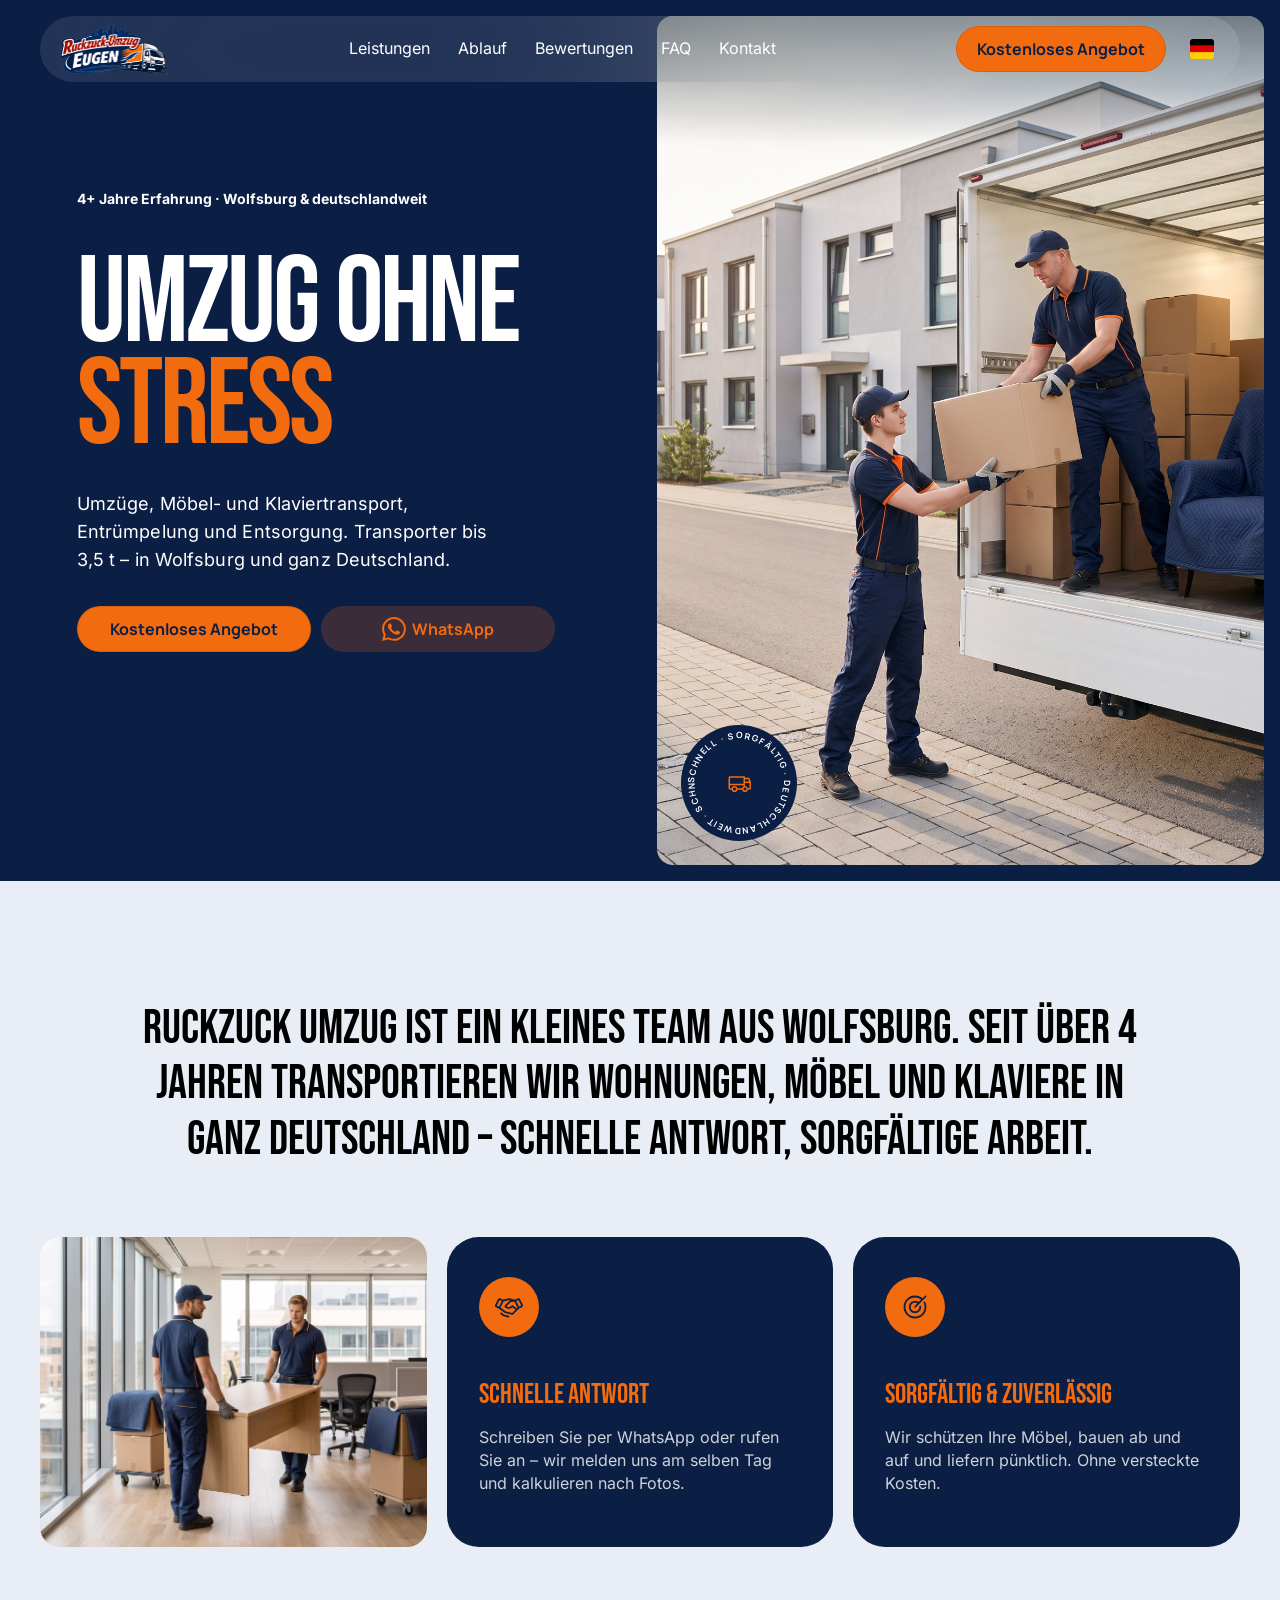
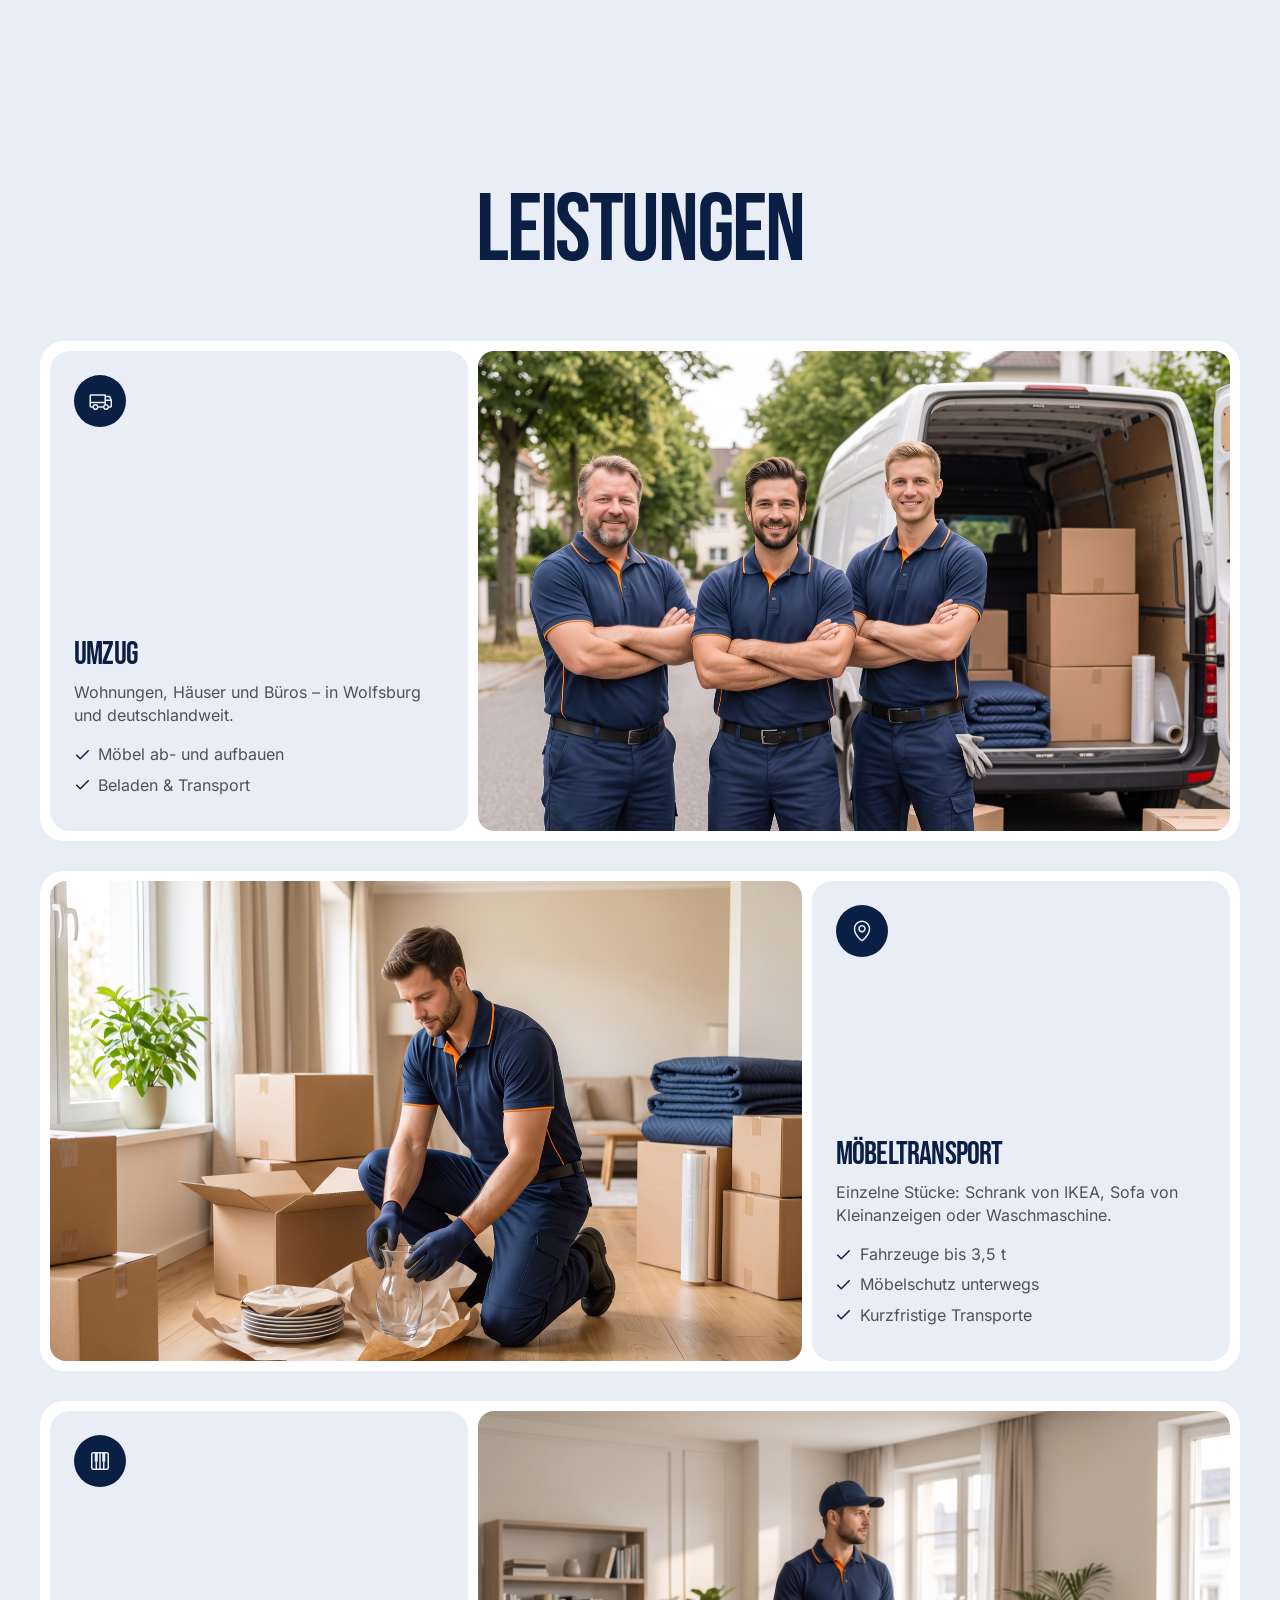
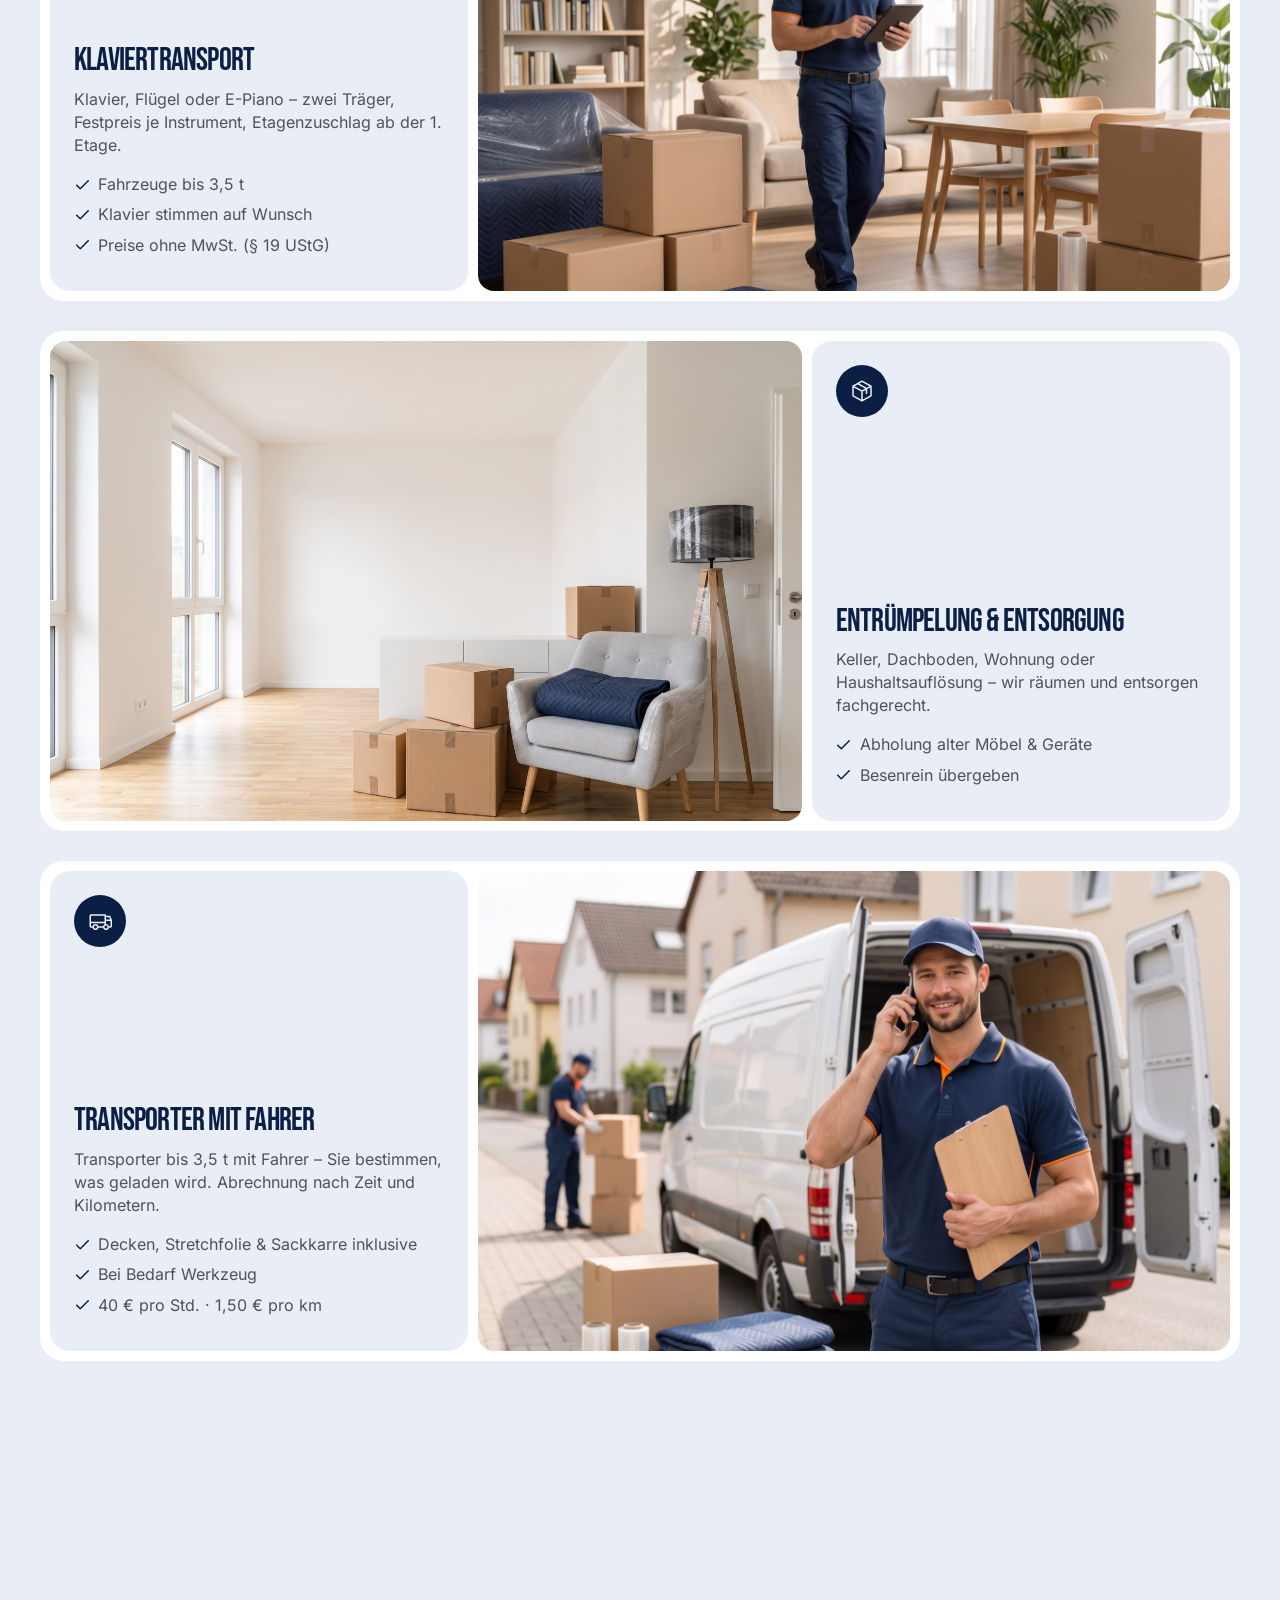
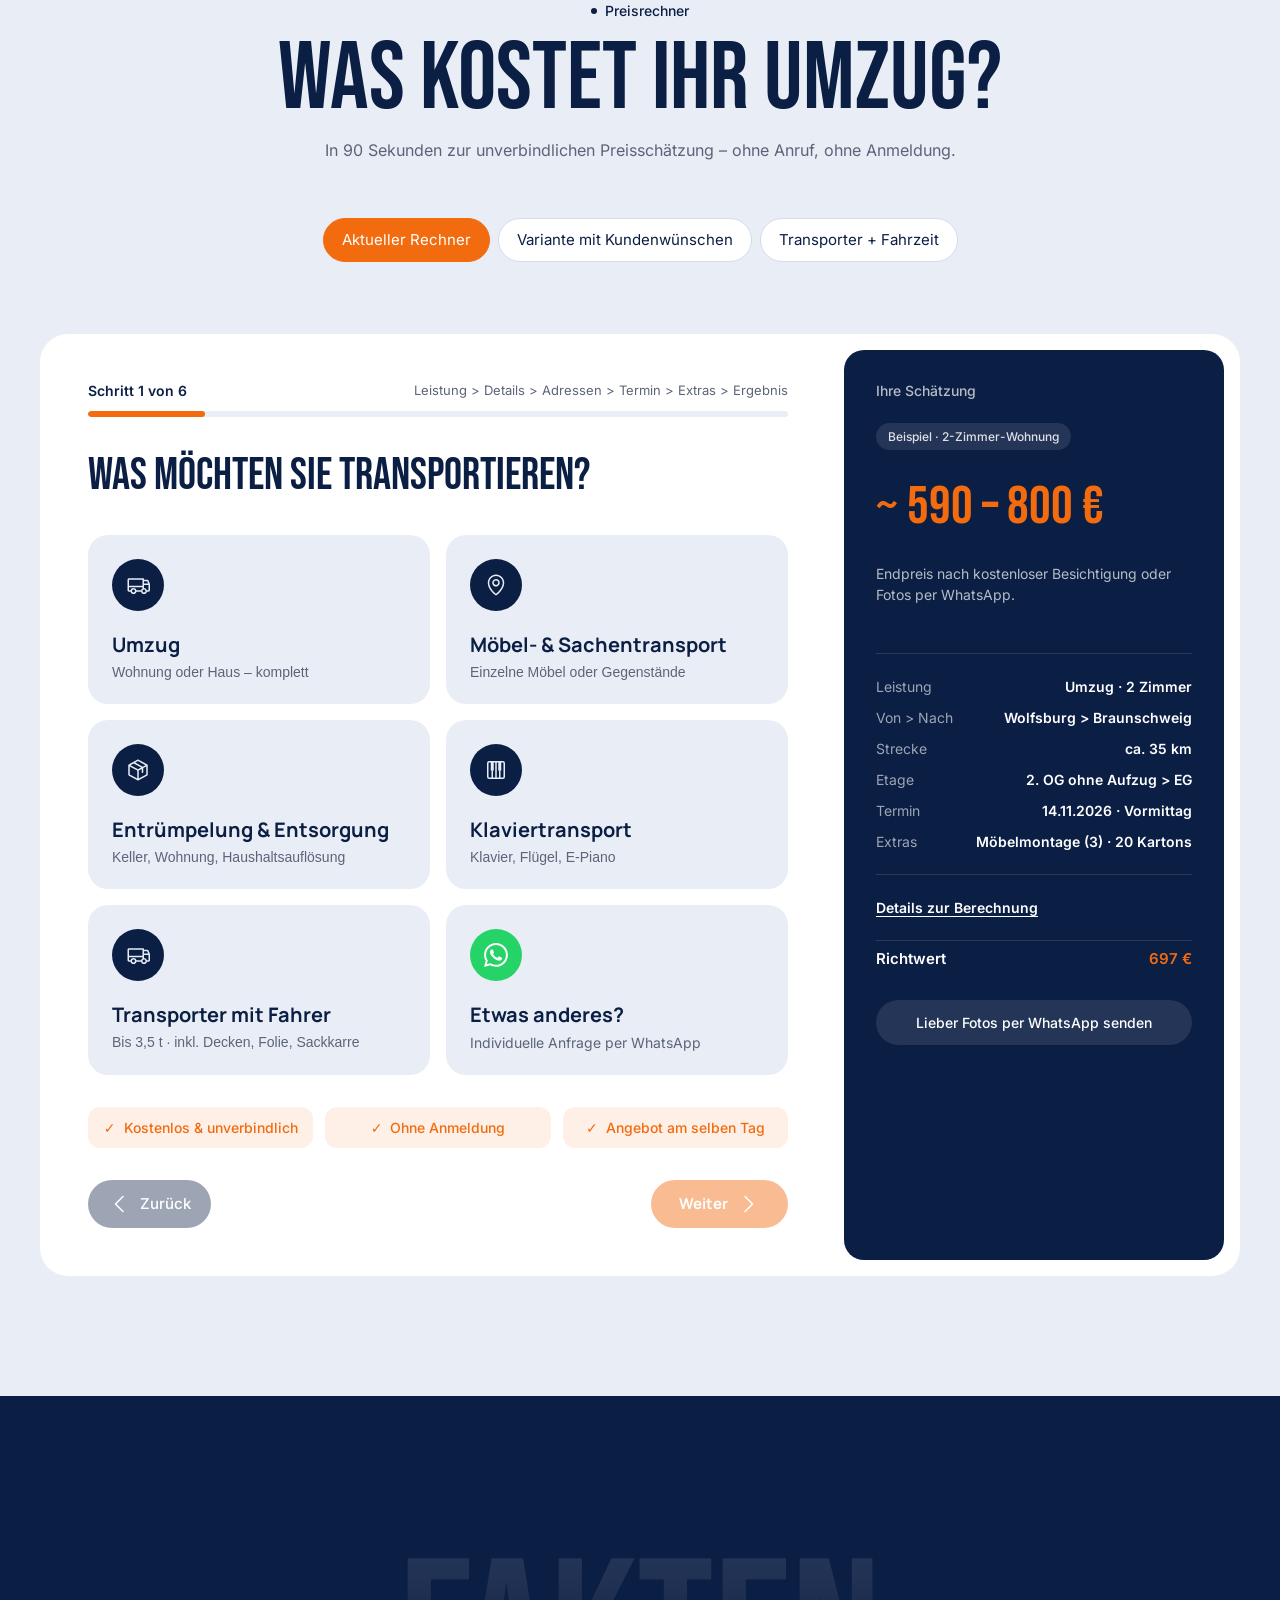
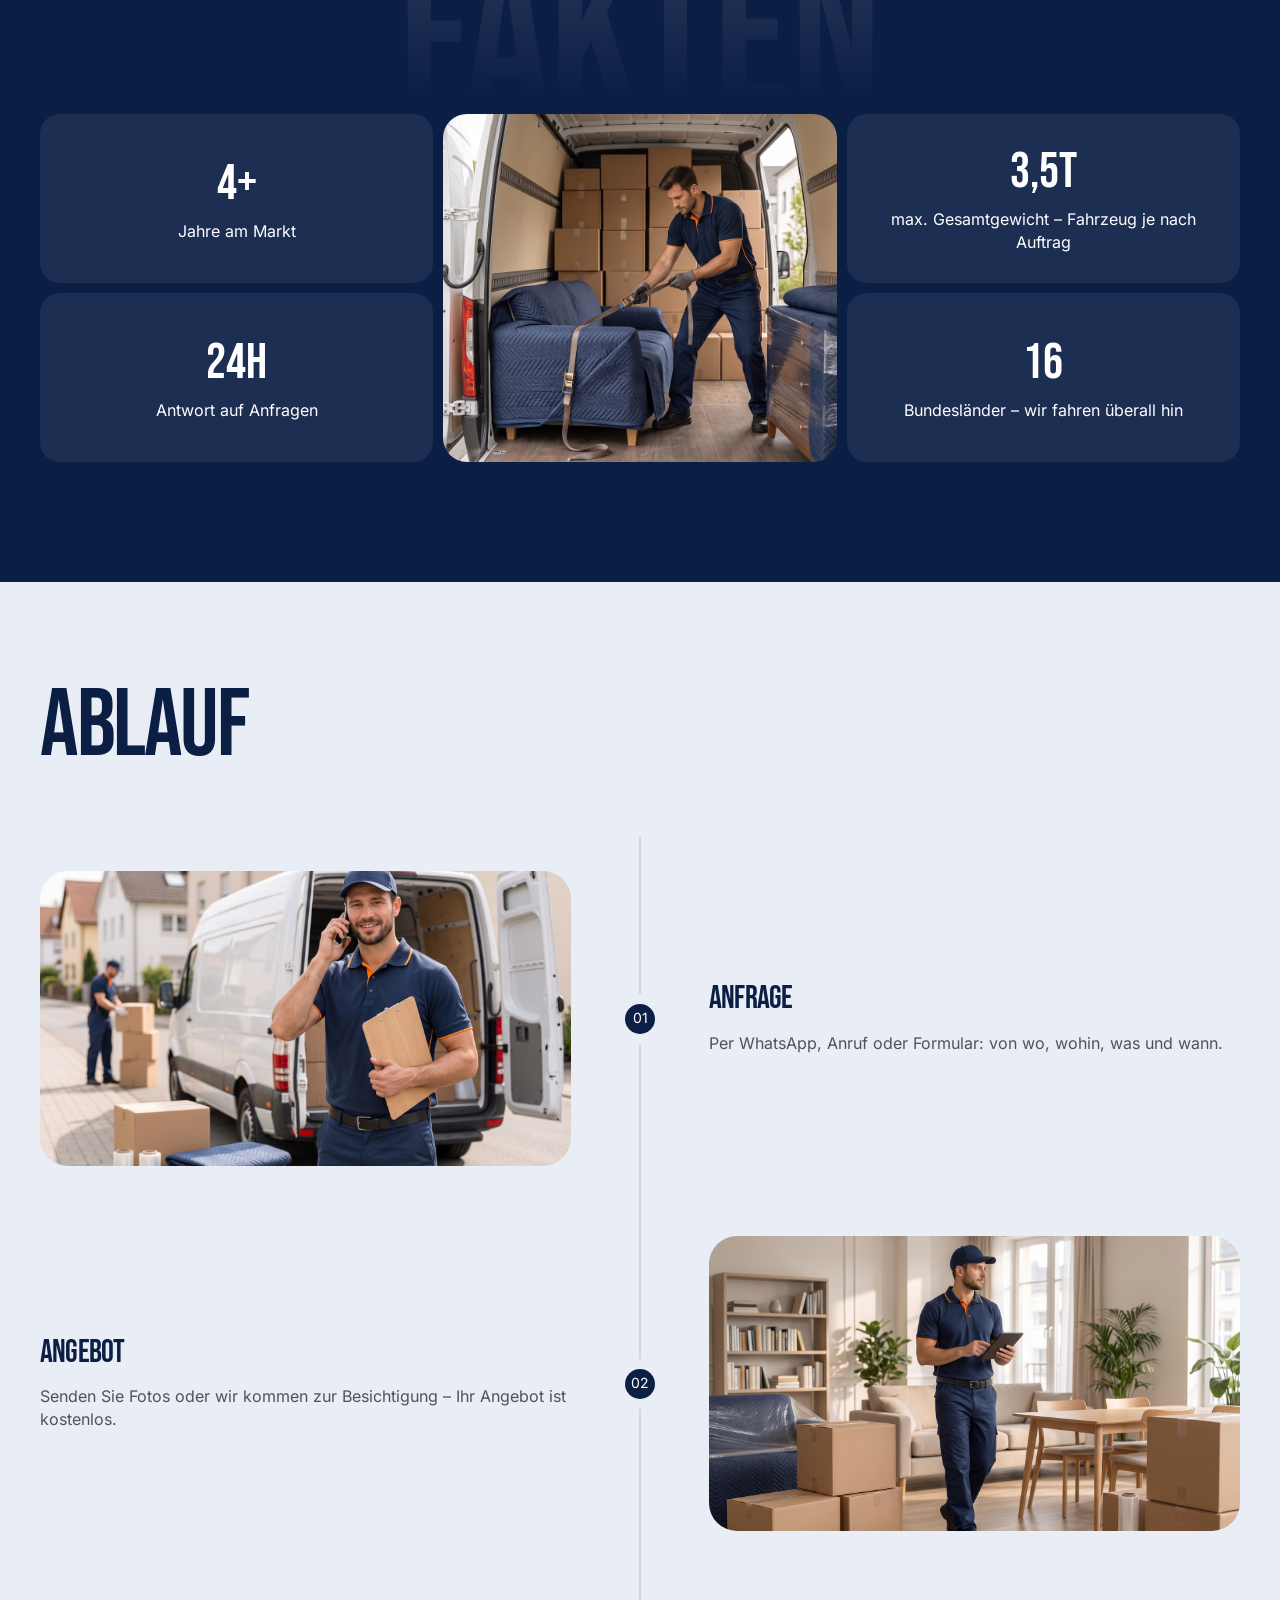
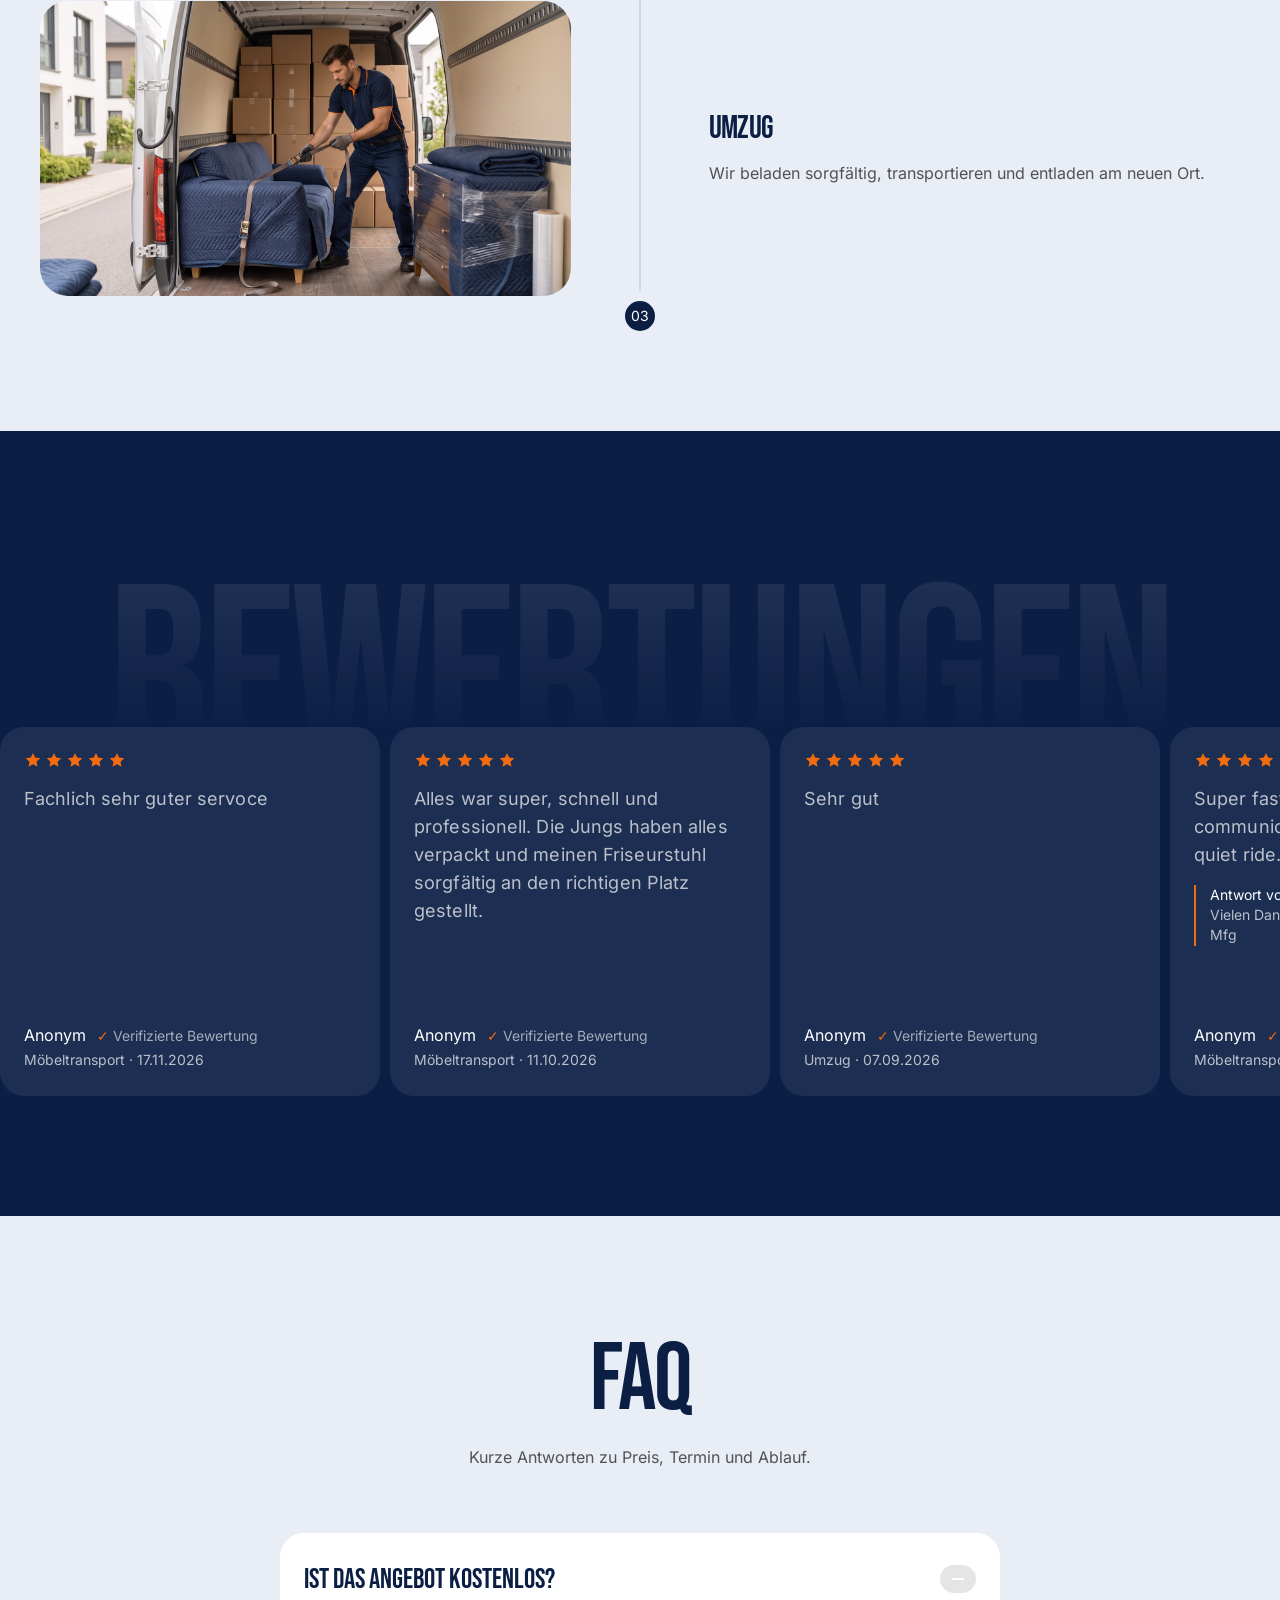
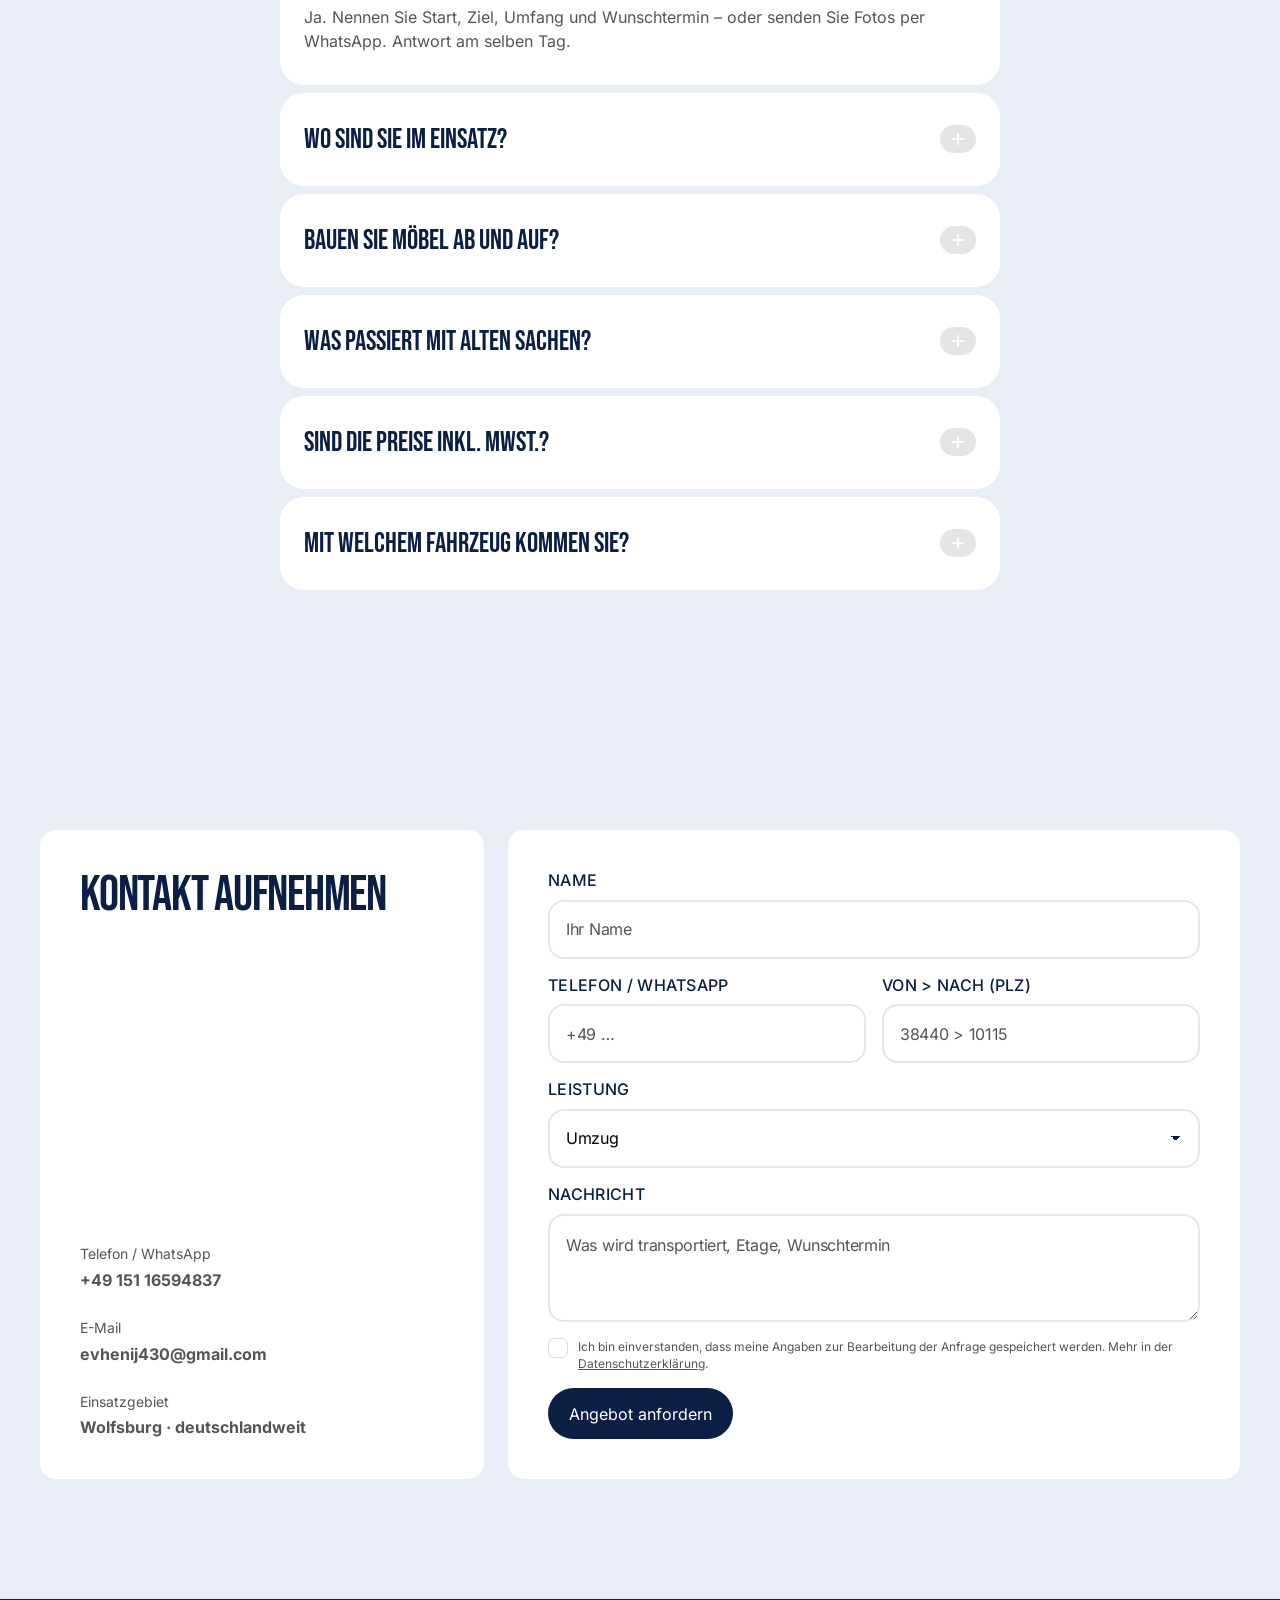
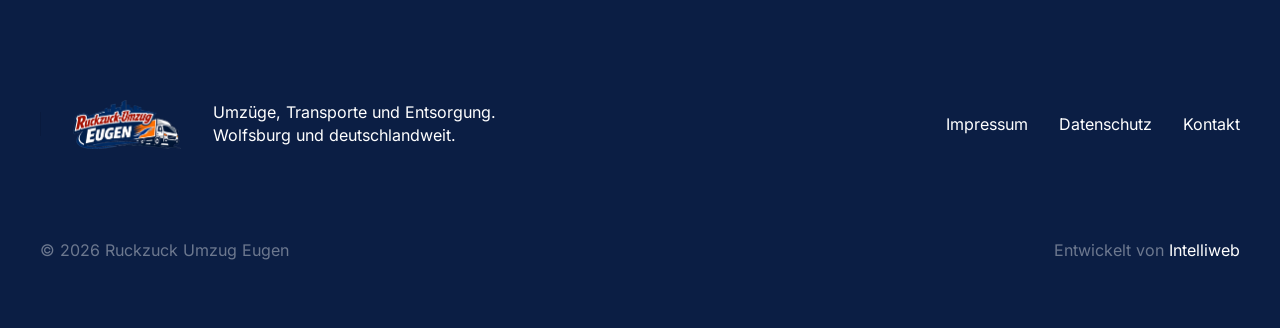
==== commit c0c2cd57: "Deploy static site from ruckzuck-umzug-site@15f2762 (new original photos)" ====
--- a/index.html
+++ b/index.html
@@ -86,7 +86,7 @@
 	</div>
 
 	<div class="hero__media" data-reveal="fade">
-		<img src="./assets/img/hero.jpg?v=1795063511" alt="Zwei Umzugshelfer laden Kartons in einen Transporter (Illustration)" width="1289" height="1600" fetchpriority="high" data-zoom>
+		<img src="./assets/img/hero.jpg?v=1795431705" alt="Zwei Umzugshelfer laden Kartons in einen Transporter (Illustration)" width="1289" height="1600" fetchpriority="high" data-zoom>
 		<span class="hero__shade" aria-hidden="true"></span>
 		<div class="ring" aria-hidden="true" data-ring>
 			<svg viewBox="0 0 120 120">
@@ -112,7 +112,7 @@
 		<p class="about__text" data-words>Ruckzuck Umzug ist ein kleines Team aus Wolfsburg. Seit über 4 Jahren transportieren wir Wohnungen, Möbel und Klaviere in ganz Deutschland – schnelle Antwort, sorgfältige Arbeit.</p>
 		<div class="about__grid">
 			<div class="about__img" data-reveal="scale">
-				<img src="./assets/img/about.jpg?v=1795063511" alt="Umzugshelfer tragen Büromöbel (Illustration)" width="1200" height="900" loading="lazy">
+				<img src="./assets/img/about.jpg?v=1795431706" alt="Umzugshelfer tragen Büromöbel (Illustration)" width="1200" height="900" loading="lazy">
 			</div>
 							<article class="about__card" data-reveal="scale" style="--d:0.12s">
 					<span class="icon-badge icon-badge--orange"><svg aria-hidden="true" width="28" height="28" viewBox="0 0 28 28" fill="none" xmlns="http://www.w3.org/2000/svg">
@@ -183,7 +183,7 @@
 						</div>
 					</div>
 					<div class="service__media">
-						<img src="./assets/img/service-umzug.jpg?v=1795063512" alt="Umzugsteam vor einem Transporter (Illustration)" width="1200" height="900" loading="lazy" data-parallax>
+						<img src="./assets/img/service-umzug.jpg?v=1795431706" alt="Umzugsteam vor einem Transporter (Illustration)" width="1200" height="900" loading="lazy" data-parallax>
 					</div>
 				</article>
 							<article class="service service--flip" data-reveal="tilt">
@@ -222,7 +222,7 @@
 						</div>
 					</div>
 					<div class="service__media">
-						<img src="./assets/img/service-moebel.jpg?v=1795063512" alt="Helfer verpackt Geschirr in Kartons (Illustration)" width="1200" height="900" loading="lazy" data-parallax>
+						<img src="./assets/img/service-moebel.jpg?v=1795431706" alt="Helfer verpackt Geschirr in Kartons (Illustration)" width="1200" height="900" loading="lazy" data-parallax>
 					</div>
 				</article>
 							<article class="service " data-reveal="tilt">
@@ -261,7 +261,7 @@
 						</div>
 					</div>
 					<div class="service__media">
-						<img src="./assets/img/step-2.jpg?v=1795065745" alt="Gepolsterte Möbel im Laderaum eines Transporters (Illustration)" width="1200" height="900" loading="lazy" data-parallax>
+						<img src="./assets/img/step-2.jpg?v=1795431706" alt="Gepolsterte Möbel im Laderaum eines Transporters (Illustration)" width="1200" height="900" loading="lazy" data-parallax>
 					</div>
 				</article>
 							<article class="service service--flip" data-reveal="tilt">
@@ -294,7 +294,7 @@
 						</div>
 					</div>
 					<div class="service__media">
-						<img src="./assets/img/service-entsorgung.jpg?v=1794981037" alt="Kartons und Möbel bereit zum Abtransport (Illustration)" width="1200" height="900" loading="lazy" data-parallax>
+						<img src="./assets/img/service-entsorgung.jpg?v=1795431706" alt="Kartons und Möbel bereit zum Abtransport (Illustration)" width="1200" height="900" loading="lazy" data-parallax>
 					</div>
 				</article>
 							<article class="service " data-reveal="tilt">
@@ -338,7 +338,7 @@
 						</div>
 					</div>
 					<div class="service__media">
-						<img src="./assets/img/step-1.jpg?v=1795065745" alt="Transporter mit Fahrer (Illustration)" width="1200" height="900" loading="lazy" data-parallax>
+						<img src="./assets/img/step-1.jpg?v=1795431706" alt="Transporter mit Fahrer (Illustration)" width="1200" height="900" loading="lazy" data-parallax>
 					</div>
 				</article>
 					</div>
@@ -463,7 +463,7 @@
 		<p class="fact__label">Jahre am Markt</p>
 	</div>
 				<div class="facts__img" data-reveal="scale" style="--d:.15s">
-				<img src="./assets/img/facts.jpg?v=1795063512" alt="Helfer verpackt Möbel im Lager (Illustration)" width="1200" height="900" loading="lazy">
+				<img src="./assets/img/facts.jpg?v=1795431706" alt="Helfer verpackt Möbel im Lager (Illustration)" width="1200" height="900" loading="lazy">
 			</div>
 				<div class="fact" data-reveal="scale" style="--d:0.1s">
 		<p class="fact__num"><span data-count="3.5" data-decimals="1">3,5</span>T</p>
@@ -491,7 +491,7 @@
 			<span class="timeline__line" aria-hidden="true"><span data-timeline-fill></span></span>
 							<li class="timeline__item ">
 					<div class="timeline__media" data-reveal="left">
-						<img src="./assets/img/step-1.jpg?v=1795065745" alt="" width="1200" height="900" loading="lazy">
+						<img src="./assets/img/step-1.jpg?v=1795431706" alt="" width="1200" height="900" loading="lazy">
 					</div>
 					<span class="timeline__dot">01</span>
 					<div class="timeline__text" data-reveal="up" style="--d:.15s">
@@ -501,7 +501,7 @@
 				</li>
 							<li class="timeline__item timeline__item--flip">
 					<div class="timeline__media" data-reveal="right">
-						<img src="./assets/img/step-2.jpg?v=1795065745" alt="" width="1200" height="900" loading="lazy">
+						<img src="./assets/img/step-2.jpg?v=1795431706" alt="" width="1200" height="900" loading="lazy">
 					</div>
 					<span class="timeline__dot">02</span>
 					<div class="timeline__text" data-reveal="up" style="--d:.15s">
@@ -511,7 +511,7 @@
 				</li>
 							<li class="timeline__item ">
 					<div class="timeline__media" data-reveal="left">
-						<img src="./assets/img/facts.jpg?v=1795063512" alt="" width="1200" height="900" loading="lazy">
+						<img src="./assets/img/facts.jpg?v=1795431706" alt="" width="1200" height="900" loading="lazy">
 					</div>
 					<span class="timeline__dot">03</span>
 					<div class="timeline__text" data-reveal="up" style="--d:.15s">
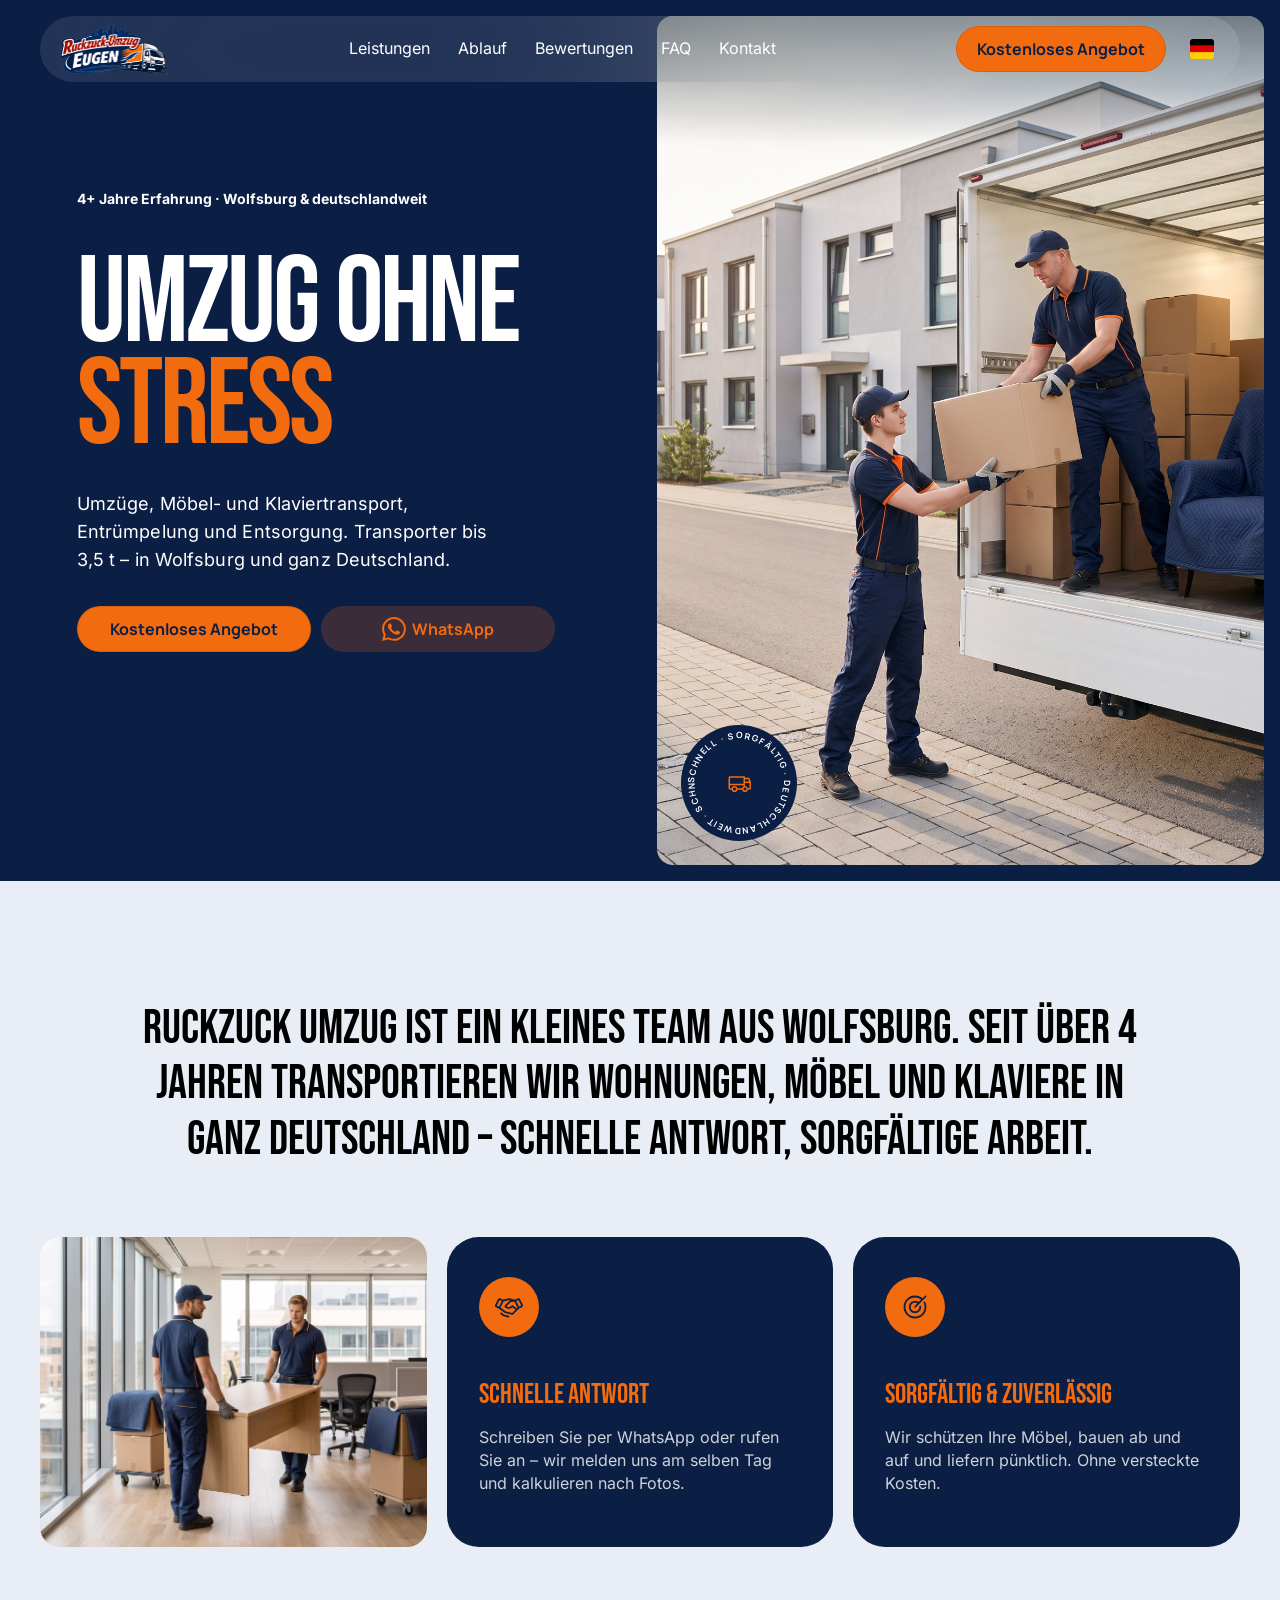
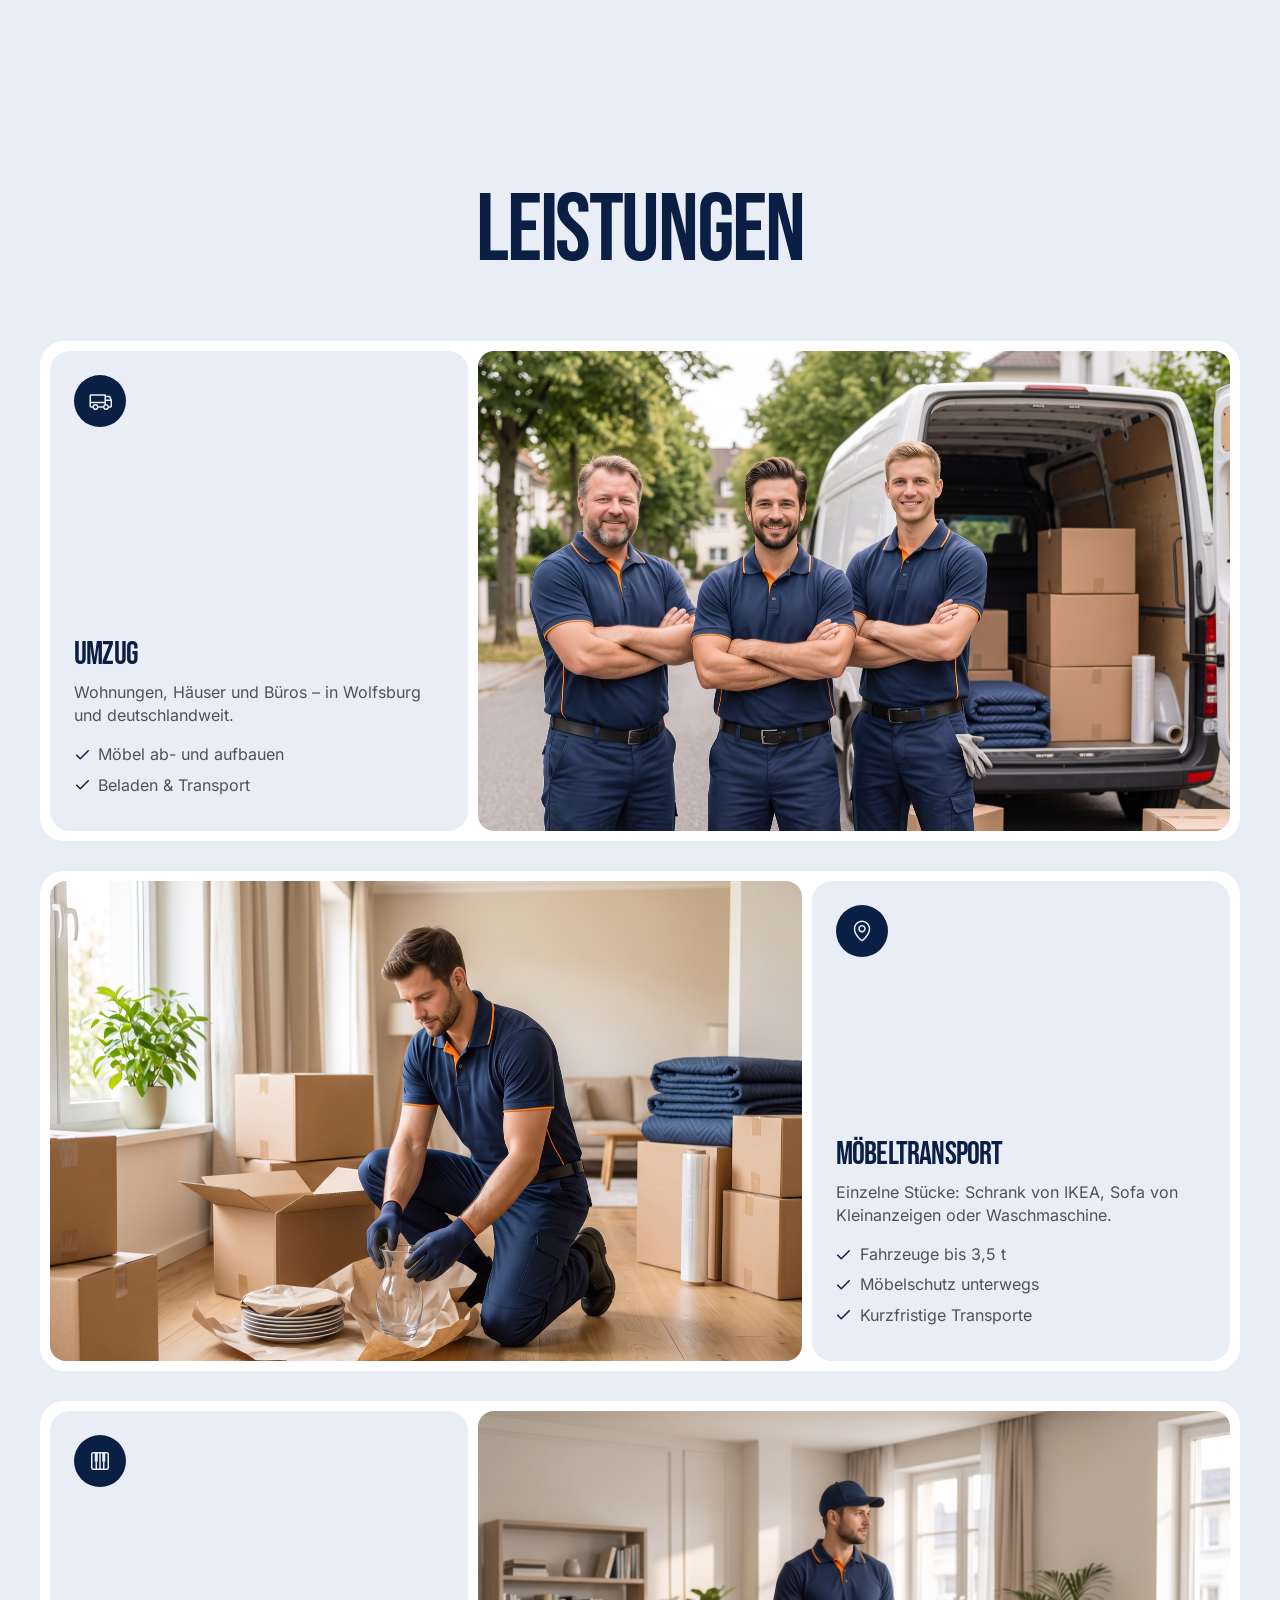
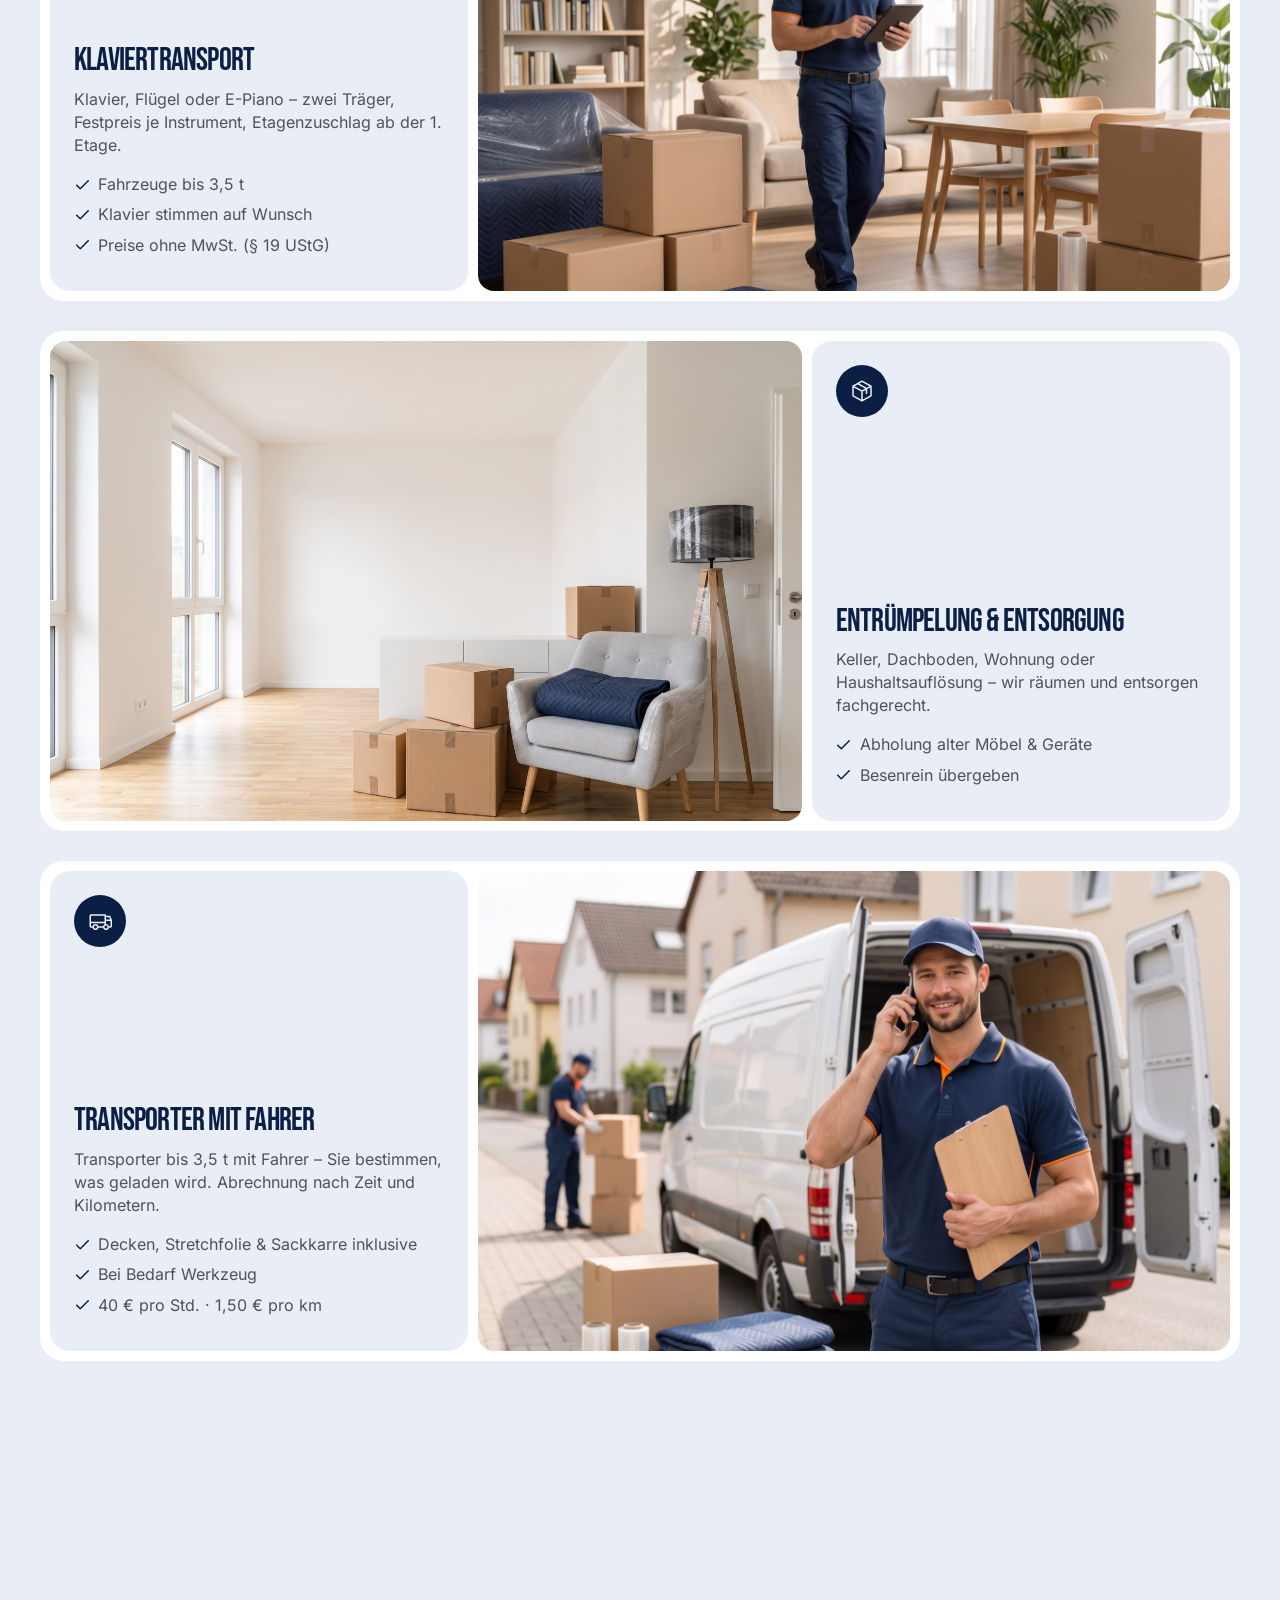
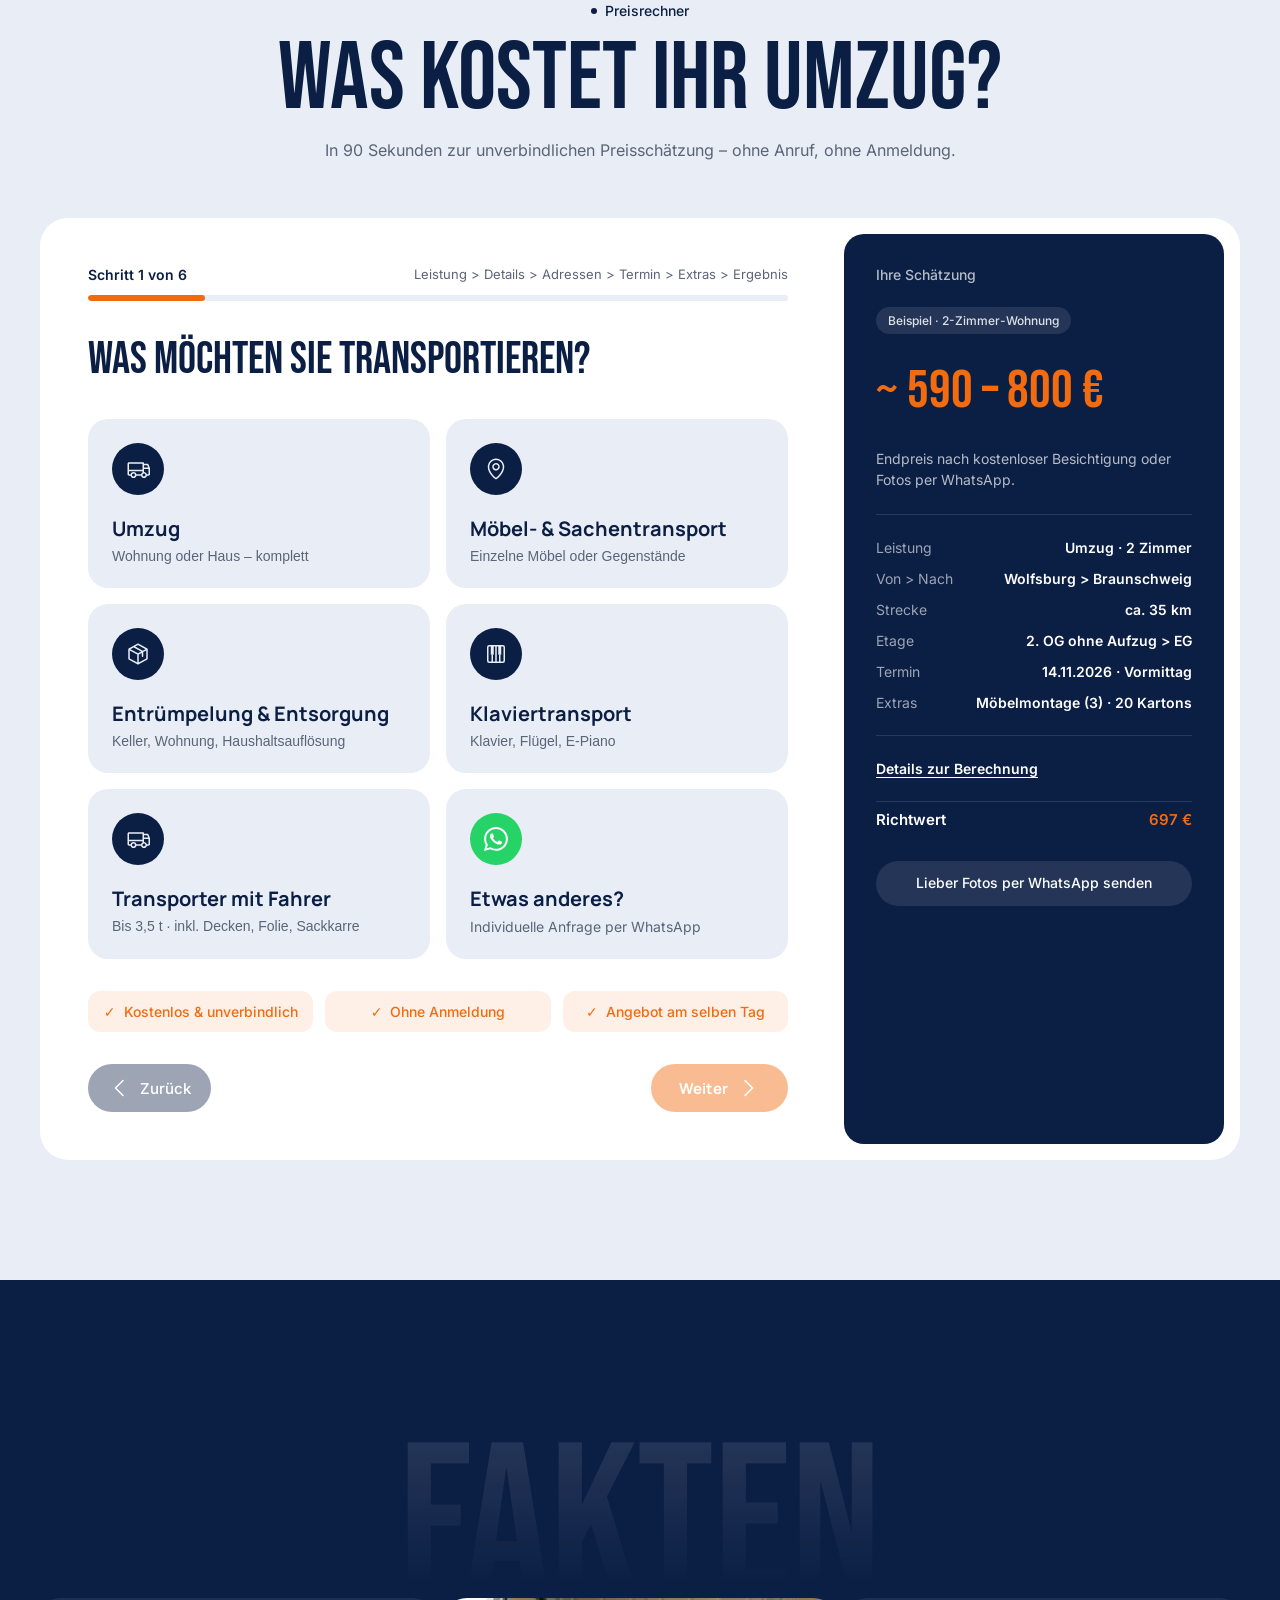
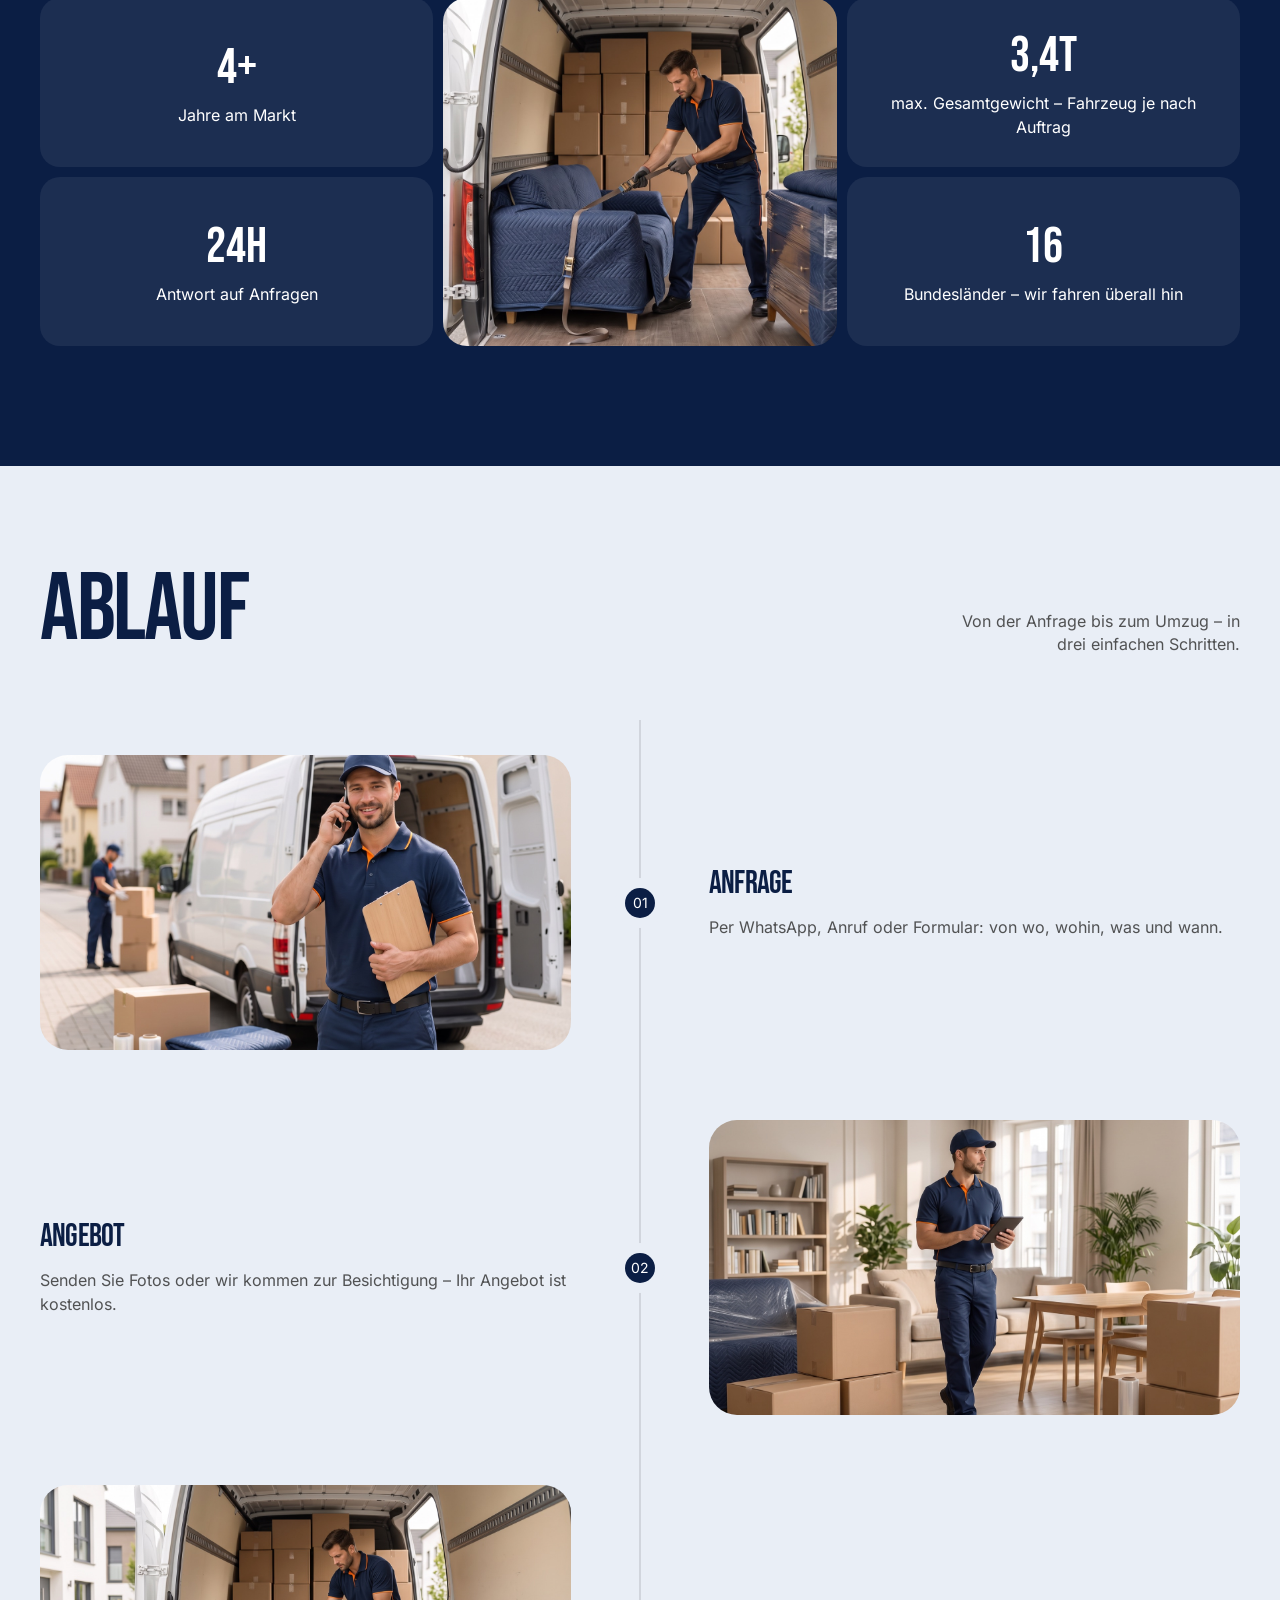
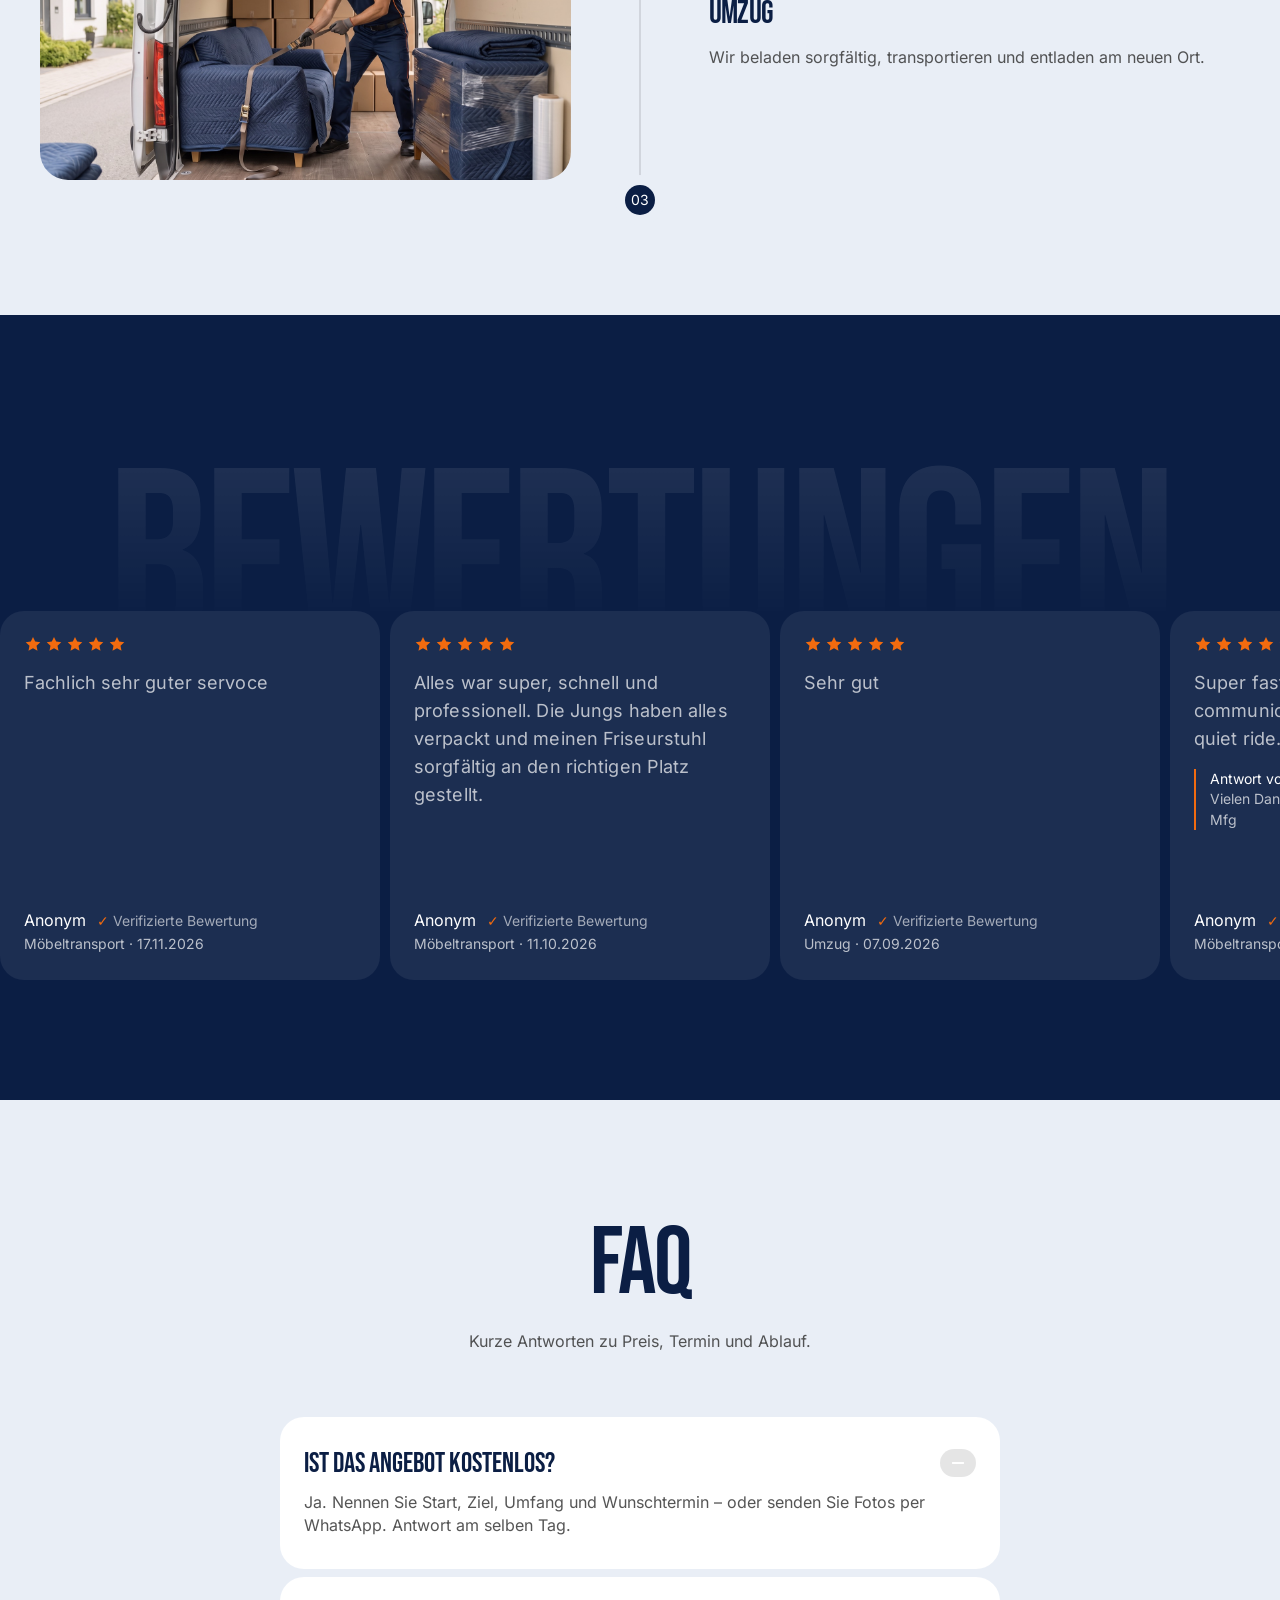
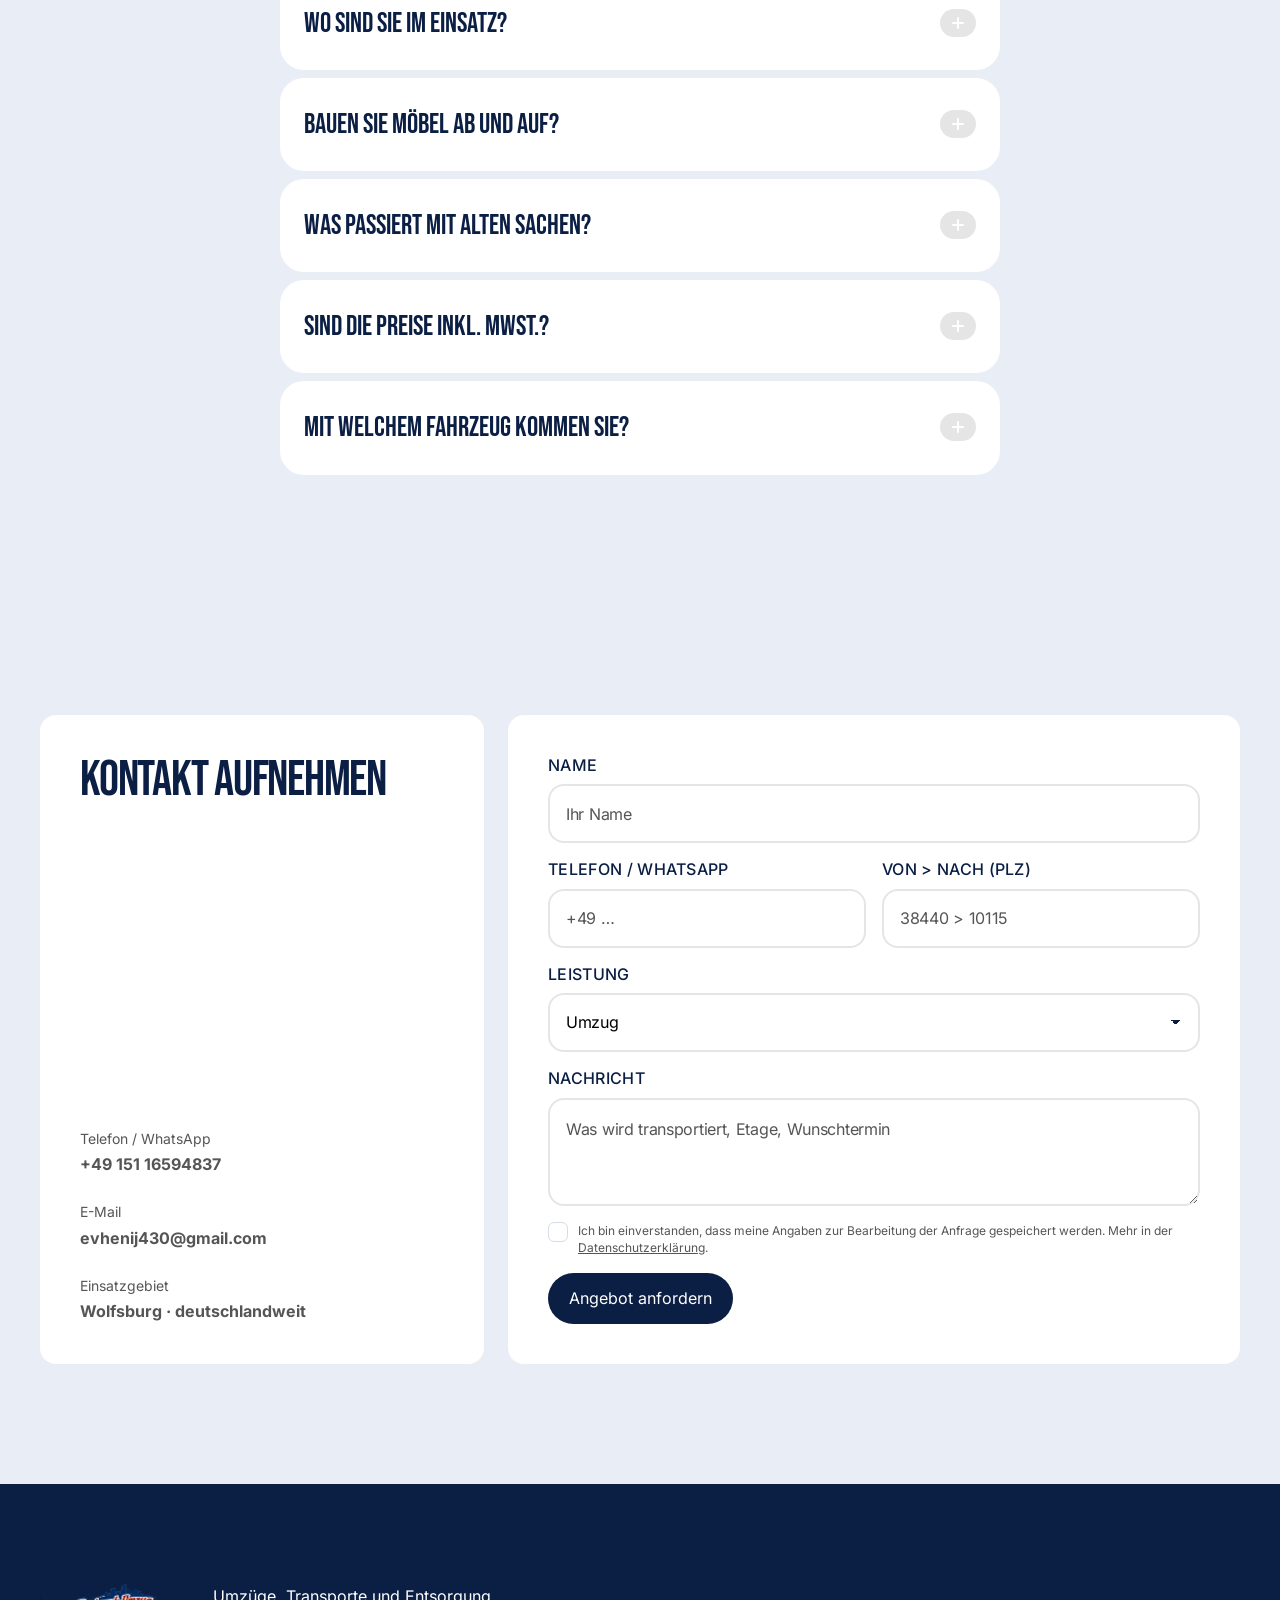
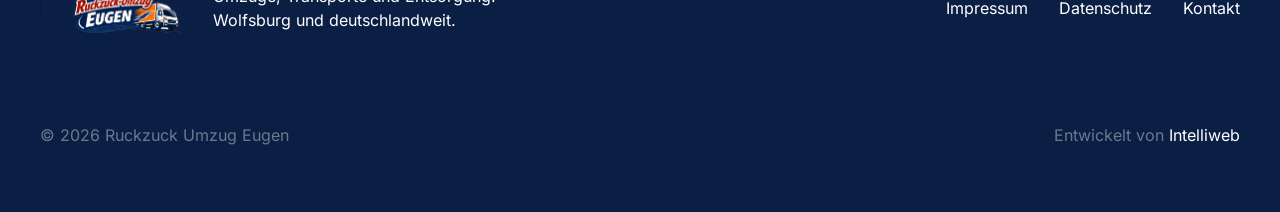
==== commit 6c962912: "Deploy static site from ruckzuck-umzug-site@92a70ca (transporter drive time, no tabs)" ====
--- a/index.html
+++ b/index.html
@@ -11,19 +11,19 @@
 
 
 <link rel='stylesheet' id='rz-tokens-css' href='./assets/css/tokens.css?ver=1795152681' media='all' />
-<link rel='stylesheet' id='rz-main-css' href='./assets/css/main.css?ver=1795389366' media='all' />
+<link rel='stylesheet' id='rz-main-css' href='./assets/css/main.css?ver=1795431991' media='all' />
 <link rel='stylesheet' id='rz-motion-css' href='./assets/css/motion.css?ver=1795152600' media='all' />
 <link rel='stylesheet' id='rz-offer-css' href='./assets/css/offer.css?ver=1794974541' media='all' />
 <script data-wp-strategy="defer" defer id="rz-motion-js" src="./assets/js/motion.js?ver=1795062581"></script>
 <script data-wp-strategy="defer" defer id="rz-main-js" src="./assets/js/main.js?ver=1795151846"></script>
 <script id="rz-distance-js-before">
-window.RZ_CALC = {"pricing":{"vatRate":0,"perKm":1.95,"anfahrtPerKm":1.59,"driverPerHour":31.35,"helperPerHour":29.62,"avgSpeedKmh":70,"minHours":2,"floorSurcharge":0.1,"halteverbot":60,"flexDiscount":0.05,"spread":{"umzug":0.15,"moebel":0.1,"entruempelung":0.25,"klavier":0.1,"transporter":0.1},"estimate":{"umzug":[0.15,0.4],"moebel":[0.1,0.3],"entruempelung":[0.2,0.6],"klavier":[0.05,0.15],"transporter":[0.1,0.3]},"transporter":{"perHour":40,"perKm":1.5},"umzugRooms":{"1":[2,3],"2":[3,4],"3":[3,6],"4":[4,7],"5":[4,9]},"areaRanges":{"1":[1,40],"2":[40,60],"3":[60,100],"4":[100,140],"5":[140,300]},"m3PerM2":0.4,"moebelItems":{"schrank":0.75,"sofa":0.5,"bett":0.5,"waschm":0.4,"kuehl":0.4,"karton":0.05},"entrKinds":{"keller":6,"dachboden":8,"garage":10,"wohnung":25,"haus":45},"fill":{"wenig":0.3,"halb":0.6,"voll":1},"disposalPerM3":35,"hoursPerM3":0.4,"klavier":{"persons":2,"fromFloor":1,"tuning":150,"items":{"klein":{"base":258.66,"perFloor":43.4},"mittel":{"base":270.47,"perFloor":47.02},"konzertkl":{"base":281.44,"perFloor":46.87},"stutzfluegel":{"base":375.94,"perFloor":51.05},"salonfluegel":{"base":478.77,"perFloor":67.33},"semikonzert":{"base":567.77,"perFloor":75.92},"konzertfl":{"base":642.65,"perFloor":84.96},"epiano":{"base":184.82,"perFloor":32.23}}},"extras":{"montagePerItem":30,"kartonPerPiece":2,"packPerHour":27,"unpackPerHour":26.48,"minutesPerBox":6},"distance":{"basePlz":"38444","roadFactor":1.3,"cacheDays":30,"routingUrl":"https:\/\/router.project-osrm.org\/route\/v1\/driving\/"},"offer":{"validDays":14,"deposit":0.3}},"text":{"label":"Preisrechner","h2":"Was kostet Ihr Umzug?","sub":"In 90 Sekunden zur unverbindlichen Preissch\u00e4tzung \u2013 ohne Anruf, ohne Anmeldung.","stepOf":"Schritt %1$d von %2$d","steps":["Leistung","Details","Adressen","Termin","Extras","Ergebnis"],"questions":["Was m\u00f6chten Sie transportieren?","Erz\u00e4hlen Sie uns mehr","Von wo nach wo?","Wann soll es losgehen?","Brauchen Sie Extras?","Ihre Preissch\u00e4tzung"],"services":{"umzug":["Umzug","Wohnung oder Haus \u2013 komplett"],"moebel":["M\u00f6bel- & Sachentransport","Einzelne M\u00f6bel oder Gegenst\u00e4nde"],"entruempelung":["Entr\u00fcmpelung & Entsorgung","Keller, Wohnung, Haushaltsaufl\u00f6sung"],"klavier":["Klaviertransport","Klavier, Fl\u00fcgel, E-Piano"],"transporter":["Transporter mit Fahrer","Bis 3,5\u00a0t \u00b7 inkl. Decken, Folie, Sackkarre"]},"other":["Etwas anderes?","Individuelle Anfrage per WhatsApp","Hallo, ich habe eine individuelle Anfrage:"],"rooms":"Wohnungsgr\u00f6\u00dfe","roomsOpts":["1 Zimmer","2 Zimmer","3 Zimmer","4 Zimmer","5+ \/ Haus"],"area":"Wohnfl\u00e4che: %1$s\u2013%2$s m\u00b2","volumeFormula":"%1$s m\u00b2 \u00d7 %2$s m\u00b3\/m\u00b2 = %3$s m\u00b3 Umzugsgut","items":"Gegenst\u00e4nde","itemNames":{"schrank":"Schrank","sofa":"Sofa","bett":"Bett","waschm":"Waschmaschine","kuehl":"K\u00fchlschrank","karton":"Karton"},"kind":"Was wird entr\u00fcmpelt?","kindOpts":{"keller":"Keller","dachboden":"Dachboden","garage":"Garage","wohnung":"Wohnung","haus":"Haus"},"fill":"F\u00fcllgrad","fillOpts":{"wenig":"wenig","halb":"halb","voll":"voll"},"instrument":"Instrument","instrNames":{"klein":"Kleines Klavier (bis 110 cm H\u00f6he)","mittel":"Mittelgro\u00dfes Klavier (bis 130 cm H\u00f6he)","konzertkl":"Konzertklavier (mehr als 130 cm H\u00f6he)","stutzfluegel":"Stutzfl\u00fcgel (bis 180 cm L\u00e4nge)","salonfluegel":"Salon-\/Studiofl\u00fcgel (bis 210 cm L\u00e4nge)","semikonzert":"Semi-Konzertfl\u00fcgel (bis 240 cm L\u00e4nge)","konzertfl":"Konzertfl\u00fcgel (mehr als 240 cm L\u00e4nge)","epiano":"E-Piano"},"instrFrom":"Grundpreis %s","from":"Auszugsort \u00b7 PLZ oder Ort","to":"Einzugsort \u00b7 PLZ oder Ort","at":"Adresse \u00b7 PLZ oder Ort","plzPh":"z. B. %s oder PLZ","kmStatus":{"loading":"Entfernung wird berechnet \u2026","route":"%1$s > %2$s \u00b7 Fahrstrecke berechnet","estimate":"%1$s > %2$s \u00b7 gesch\u00e4tzt nach PLZ, bei Bedarf anpassen","notFound":"PLZ nicht gefunden \u2013 bitte Ort aus der Liste w\u00e4hlen."},"floor":"Etage","floorFrom":"Etage Auszug","floorTo":"Etage Einzug","floorOpts":["EG","1","2","3","4","5+"],"elevator":"Aufzug vorhanden","date":"Wunschtermin","calPrev":"Vorheriger Monat","calNext":"N\u00e4chster Monat","flexible":"Flexibel \u00b13 Tage (\u22125 %)","montage":"M\u00f6bel ab- & aufbauen (St\u00fcck)","kartons":"Umzugskartons liefern (St\u00fcck)","pack":"Einpackservice \u2013 Kartons (%s\/Std.)","unpack":"Auspackservice \u2013 Kartons (%s\/Std.)","tuning":"Klavier stimmen (pauschal %s)","halteverbot":"Halteverbotszone einrichten","loadHours":"Beladen (Std., %s\/Std.)","unloadHours":"Entladen (Std., %s\/Std.)","waitHours":"Standzeit \/ Wartezeit (Std., %s\/Std.)","equipment":"Im Preis enthalten: Decken, Stretchfolie, Sackkarre und bei Bedarf Werkzeug.","variant":{"tabs":["Aktueller Rechner","Variante mit Kundenw\u00fcnschen","Transporter + Fahrzeit"],"min":["Mindestsch\u00e4tzung","Standardtarife, normaler Aufwand"],"mid":["Richtwert","Normale Wohnung, \u00fcbliche Menge an Sachen"],"max":["H\u00f6chstsch\u00e4tzung","Sehr voll, mehr Sachen oder Abweichung von den Fotos"],"note":"Kein Festpreis \u2013 eine Sch\u00e4tzung. Nach Fotos oder Besichtigung bleibt der Preis nahe der Mindestsch\u00e4tzung oder wird innerhalb dieser Spanne angepasst."},"back":"Zur\u00fcck","next":"Weiter","estimate":"Ihre Sch\u00e4tzung","approx":"~","tag":"Ohne MwSt. \u00b7 \u00a7 19 UStG","note":"Alle Preise ohne MwSt. (Kleinunternehmer, \u00a7 19 UStG). Endpreis nach kostenloser Besichtigung oder Fotos per WhatsApp.","noteShort":"Endpreis nach kostenloser Besichtigung oder Fotos per WhatsApp.","vatNote":"Keine MwSt. \u2013 Kleinunternehmer gem\u00e4\u00df \u00a7 19 UStG.","breakdown":"Aufschl\u00fcsselung","details":"Details zur Berechnung","rows":{"driver":"Fahrer \u2013 Trage- und Montageleistung","helpers":"%s Helfer \u2013 Trage- und Montageleistung","drive":"Fahrzeit (Fahrer + %s Helfer)","vehicle":"Fahrtkosten \/ Fahrzeug bis %s","anfahrt":"Anfahrt zum Auftragsort (ab %s)","montage":"M\u00f6belmontage","kartons":"Umzugskartons","pack":"Einpackservice (Kartons: %1$s, je %2$s min)","unpack":"Auspackservice (Kartons: %1$s, je %2$s min)","tuning":"Klavier stimmen","halteverbot":"Halteverbotszone","transit":"Fahrzeit laut Route","load":"Beladen (Fahrer)","unload":"Entladen (Fahrer)","wait":"Standzeit \/ Wartezeit","disposal":"Entsorgung ca. %s m\u00b3","piano":"%1$s \u2013 Grundpreis, %2$s Tr\u00e4ger","floors":"Etagenzuschlag","flex":"Flexibel-Rabatt","total":"Richtwert"},"units":{"h":"h","km":"km","pc":"Stk.","floor":"Etage(n)","m3":"m\u00b3","flat":"pauschal"},"summary":{"service":"Leistung","volume":"Volumen","route":"Von > Nach","km":"Strecke","floor":"Etage","extras":"Extras","date":"Termin"},"example":{"tag":"Beispiel \u00b7 2-Zimmer-Wohnung","low":590,"high":800,"total":696.5,"summary":[["service","Umzug \u00b7 2 Zimmer"],["route","Wolfsburg > Braunschweig"],["km","ca. 35 km"],["floor","2. OG ohne Aufzug > EG"],["date","14.11.2026 \u00b7 Vormittag"],["extras","M\u00f6belmontage (3) \u00b7 20 Kartons"]],"rows":[["Fahrer \u2013 Trage- und Montageleistung",156.75],["2 Helfer \u2013 Trage- und Montageleistung",296.2],["Fahrzeit (Fahrer + 2 Helfer)",45.3],["Fahrtkosten \/ Fahrzeug bis 3,5 t",68.25],["M\u00f6belmontage",90],["Umzugskartons",40]]},"empty":"W\u00e4hlen Sie eine Leistung, um die Sch\u00e4tzung zu sehen.","request":"Angebot anfordern","whatsapp":"Lieber Fotos per WhatsApp senden","benefits":["Kostenlos & unverbindlich","Ohne Anmeldung","Angebot am selben Tag"]},"maxVehicle":"3,5 t","plzData":"./assets/data/plz-de.json","distanceApi":null};
+window.RZ_CALC = {"pricing":{"vatRate":0,"perKm":1.95,"anfahrtPerKm":1.59,"driverPerHour":31.35,"helperPerHour":29.62,"avgSpeedKmh":70,"minHours":2,"floorSurcharge":0.1,"halteverbot":60,"flexDiscount":0.05,"spread":{"umzug":0.15,"moebel":0.1,"entruempelung":0.25,"klavier":0.1,"transporter":0.1},"transporter":{"perHour":40,"perKm":1.5},"umzugRooms":{"1":[2,3],"2":[3,4],"3":[3,6],"4":[4,7],"5":[4,9]},"areaRanges":{"1":[1,40],"2":[40,60],"3":[60,100],"4":[100,140],"5":[140,300]},"m3PerM2":0.4,"moebelItems":{"schrank":0.75,"sofa":0.5,"bett":0.5,"waschm":0.4,"kuehl":0.4,"karton":0.05},"entrKinds":{"keller":6,"dachboden":8,"garage":10,"wohnung":25,"haus":45},"fill":{"wenig":0.3,"halb":0.6,"voll":1},"disposalPerM3":35,"hoursPerM3":0.4,"klavier":{"persons":2,"fromFloor":1,"tuning":150,"items":{"klein":{"base":258.66,"perFloor":43.4},"mittel":{"base":270.47,"perFloor":47.02},"konzertkl":{"base":281.44,"perFloor":46.87},"stutzfluegel":{"base":375.94,"perFloor":51.05},"salonfluegel":{"base":478.77,"perFloor":67.33},"semikonzert":{"base":567.77,"perFloor":75.92},"konzertfl":{"base":642.65,"perFloor":84.96},"epiano":{"base":184.82,"perFloor":32.23}}},"extras":{"montagePerItem":30,"kartonPerPiece":2,"packPerHour":27,"unpackPerHour":26.48,"minutesPerBox":6},"distance":{"basePlz":"38444","roadFactor":1.3,"cacheDays":30,"routingUrl":"https:\/\/router.project-osrm.org\/route\/v1\/driving\/"},"offer":{"validDays":14,"deposit":0.3}},"text":{"label":"Preisrechner","h2":"Was kostet Ihr Umzug?","sub":"In 90 Sekunden zur unverbindlichen Preissch\u00e4tzung \u2013 ohne Anruf, ohne Anmeldung.","stepOf":"Schritt %1$d von %2$d","steps":["Leistung","Details","Adressen","Termin","Extras","Ergebnis"],"questions":["Was m\u00f6chten Sie transportieren?","Erz\u00e4hlen Sie uns mehr","Von wo nach wo?","Wann soll es losgehen?","Brauchen Sie Extras?","Ihre Preissch\u00e4tzung"],"services":{"umzug":["Umzug","Wohnung oder Haus \u2013 komplett"],"moebel":["M\u00f6bel- & Sachentransport","Einzelne M\u00f6bel oder Gegenst\u00e4nde"],"entruempelung":["Entr\u00fcmpelung & Entsorgung","Keller, Wohnung, Haushaltsaufl\u00f6sung"],"klavier":["Klaviertransport","Klavier, Fl\u00fcgel, E-Piano"],"transporter":["Transporter mit Fahrer","Bis 3,5\u00a0t \u00b7 inkl. Decken, Folie, Sackkarre"]},"other":["Etwas anderes?","Individuelle Anfrage per WhatsApp","Hallo, ich habe eine individuelle Anfrage:"],"rooms":"Wohnungsgr\u00f6\u00dfe","roomsOpts":["1 Zimmer","2 Zimmer","3 Zimmer","4 Zimmer","5+ \/ Haus"],"area":"Wohnfl\u00e4che: %1$s\u2013%2$s m\u00b2","volumeFormula":"%1$s m\u00b2 \u00d7 %2$s m\u00b3\/m\u00b2 = %3$s m\u00b3 Umzugsgut","items":"Gegenst\u00e4nde","itemNames":{"schrank":"Schrank","sofa":"Sofa","bett":"Bett","waschm":"Waschmaschine","kuehl":"K\u00fchlschrank","karton":"Karton"},"kind":"Was wird entr\u00fcmpelt?","kindOpts":{"keller":"Keller","dachboden":"Dachboden","garage":"Garage","wohnung":"Wohnung","haus":"Haus"},"fill":"F\u00fcllgrad","fillOpts":{"wenig":"wenig","halb":"halb","voll":"voll"},"instrument":"Instrument","instrNames":{"klein":"Kleines Klavier (bis 110 cm H\u00f6he)","mittel":"Mittelgro\u00dfes Klavier (bis 130 cm H\u00f6he)","konzertkl":"Konzertklavier (mehr als 130 cm H\u00f6he)","stutzfluegel":"Stutzfl\u00fcgel (bis 180 cm L\u00e4nge)","salonfluegel":"Salon-\/Studiofl\u00fcgel (bis 210 cm L\u00e4nge)","semikonzert":"Semi-Konzertfl\u00fcgel (bis 240 cm L\u00e4nge)","konzertfl":"Konzertfl\u00fcgel (mehr als 240 cm L\u00e4nge)","epiano":"E-Piano"},"instrFrom":"Grundpreis %s","from":"Auszugsort \u00b7 PLZ oder Ort","to":"Einzugsort \u00b7 PLZ oder Ort","at":"Adresse \u00b7 PLZ oder Ort","plzPh":"z. B. %s oder PLZ","kmStatus":{"loading":"Entfernung wird berechnet \u2026","route":"%1$s > %2$s \u00b7 Fahrstrecke berechnet","estimate":"%1$s > %2$s \u00b7 gesch\u00e4tzt nach PLZ, bei Bedarf anpassen","notFound":"PLZ nicht gefunden \u2013 bitte Ort aus der Liste w\u00e4hlen."},"floor":"Etage","floorFrom":"Etage Auszug","floorTo":"Etage Einzug","floorOpts":["EG","1","2","3","4","5+"],"elevator":"Aufzug vorhanden","date":"Wunschtermin","calPrev":"Vorheriger Monat","calNext":"N\u00e4chster Monat","flexible":"Flexibel \u00b13 Tage (\u22125 %)","montage":"M\u00f6bel ab- & aufbauen (St\u00fcck)","kartons":"Umzugskartons liefern (St\u00fcck)","pack":"Einpackservice \u2013 Kartons (%s\/Std.)","unpack":"Auspackservice \u2013 Kartons (%s\/Std.)","tuning":"Klavier stimmen (pauschal %s)","halteverbot":"Halteverbotszone einrichten","loadHours":"Beladen (Std., %s\/Std.)","unloadHours":"Entladen (Std., %s\/Std.)","waitHours":"Standzeit \/ Wartezeit (Std., %s\/Std.)","equipment":"Im Preis enthalten: Decken, Stretchfolie, Sackkarre und bei Bedarf Werkzeug.","back":"Zur\u00fcck","next":"Weiter","estimate":"Ihre Sch\u00e4tzung","approx":"~","tag":"Ohne MwSt. \u00b7 \u00a7 19 UStG","note":"Alle Preise ohne MwSt. (Kleinunternehmer, \u00a7 19 UStG). Endpreis nach kostenloser Besichtigung oder Fotos per WhatsApp.","noteShort":"Endpreis nach kostenloser Besichtigung oder Fotos per WhatsApp.","vatNote":"Keine MwSt. \u2013 Kleinunternehmer gem\u00e4\u00df \u00a7 19 UStG.","breakdown":"Aufschl\u00fcsselung","details":"Details zur Berechnung","rows":{"driver":"Fahrer \u2013 Trage- und Montageleistung","helpers":"%s Helfer \u2013 Trage- und Montageleistung","drive":"Fahrzeit (Fahrer + %s Helfer)","vehicle":"Fahrtkosten \/ Fahrzeug bis %s","anfahrt":"Anfahrt zum Auftragsort (ab %s)","montage":"M\u00f6belmontage","kartons":"Umzugskartons","pack":"Einpackservice (Kartons: %1$s, je %2$s min)","unpack":"Auspackservice (Kartons: %1$s, je %2$s min)","tuning":"Klavier stimmen","halteverbot":"Halteverbotszone","transit":"Fahrzeit laut Route","load":"Beladen (Fahrer)","unload":"Entladen (Fahrer)","wait":"Standzeit \/ Wartezeit","disposal":"Entsorgung ca. %s m\u00b3","piano":"%1$s \u2013 Grundpreis, %2$s Tr\u00e4ger","floors":"Etagenzuschlag","flex":"Flexibel-Rabatt","total":"Richtwert"},"units":{"h":"h","km":"km","pc":"Stk.","floor":"Etage(n)","m3":"m\u00b3","flat":"pauschal"},"summary":{"service":"Leistung","volume":"Volumen","route":"Von > Nach","km":"Strecke","floor":"Etage","extras":"Extras","date":"Termin"},"example":{"tag":"Beispiel \u00b7 2-Zimmer-Wohnung","low":590,"high":800,"total":696.5,"summary":[["service","Umzug \u00b7 2 Zimmer"],["route","Wolfsburg > Braunschweig"],["km","ca. 35 km"],["floor","2. OG ohne Aufzug > EG"],["date","14.11.2026 \u00b7 Vormittag"],["extras","M\u00f6belmontage (3) \u00b7 20 Kartons"]],"rows":[["Fahrer \u2013 Trage- und Montageleistung",156.75],["2 Helfer \u2013 Trage- und Montageleistung",296.2],["Fahrzeit (Fahrer + 2 Helfer)",45.3],["Fahrtkosten \/ Fahrzeug bis 3,5 t",68.25],["M\u00f6belmontage",90],["Umzugskartons",40]]},"empty":"W\u00e4hlen Sie eine Leistung, um die Sch\u00e4tzung zu sehen.","request":"Angebot anfordern","whatsapp":"Lieber Fotos per WhatsApp senden","benefits":["Kostenlos & unverbindlich","Ohne Anmeldung","Angebot am selben Tag"]},"maxVehicle":"3,5 t","plzData":"./assets/data/plz-de.json","distanceApi":null};
 //# sourceURL=rz-distance-js-before
 </script>
 <script data-wp-strategy="defer" defer id="rz-distance-js" src="./assets/js/distance.js?ver=1794979554"></script>
-<script data-wp-strategy="defer" defer id="rz-calculator-js" src="./assets/js/calculator.js?ver=1795431392"></script>
+<script data-wp-strategy="defer" defer id="rz-calculator-js" src="./assets/js/calculator.js?ver=1795431999"></script>
 <script id="rz-offer-js-before">
-window.RZ_OFFER = {"company":{"company":"Ruckzuck Umzug Eugen","phone":"+49 151 16594837","phoneRaw":"+4915116594837","whatsapp":"4915116594837","email":"evhenij430@gmail.com","city":"Wolfsburg","legalName":"Ruckzuck-Umzug Eugen","owner":"Yevhenii Semyvolos","street":"Hallesche Stra\u00dfe 8","zip":"38444","country":"Deutschland","taxNumber":"19\/138\/25288","taxRule":"\u00a7 19 UStG (Kleinunternehmer)","bank":"Volksbank BRAWO eG","iban":"DE35 2699 1066 2041 2000 01","bic":"GENODEF1WOB","maxVehicle":"3,5 t"},"agb":{"doc":{"title":"Angebot","number":"Angebots-Nr.:","date":"Datum:","valid":"G\u00fcltig bis:","contact":"Ihr Ansprechpartner:","client":"Auftraggeber","phone":"Telefon","service":"Leistung","volume":"Umzugsvolumen","route":"Strecke","when":"Wunschtermin","flexible":"(flexibel \u00b13 Tage)","cols":["Beschreibung","Menge","Einzelpreis","Gesamtpreis"],"net":"Gesamtbetrag netto:","vat":"Umsatzsteuer gem\u00e4\u00df \u00a7 19 UStG (Kleinunternehmer):","gross":"Gesamtbetrag brutto:","basis":"Kalkulation auf Basis Ihrer Angaben im Online-Preisrechner.","payTitle":"Zahlungsbedingungen & %s Anzahlung","payDeposit":"Vereinbarte Anzahlung: <strong>%1$s (%2$s)<\/strong> bei Auftragserteilung.","payRest":"Der Restbetrag in H\u00f6he von <strong>%1$s (%2$s)<\/strong> ist am Umzugstag nach Leistungserbringung f\u00e4llig.","orderTitle":"Auftragserteilung","place":"Ort, Datum","sign":"Unterschrift des Auftraggebers","owner":"Inhaber:","tel":"Tel.:","mail":"E-Mail:","tax":"Steuernummer:","rule":"Regelung:","bank":"Bank:","iban":"IBAN:","bic":"BIC:"},"notice":"<strong>Wichtiger Haftungshinweis:<\/strong> F\u00fcr die vereinbarte Bef\u00f6rderung von Umzugsgut innerhalb Deutschlands gelten \u00a7\u00a7 451 ff. HGB. Haftungsbelehrung: Ziffer 2; Versicherungen: Ziffer 3; Schadensanzeige: Ziffer 7.","intro":"Vielen Dank f\u00fcr Ihre Anfrage. Hiermit unterbreiten wir Ihnen folgendes Angebot f\u00fcr die vereinbarten Umzugsleistungen:","sections":[["1. Kleinunternehmerregelung (\u00a7 19 UStG)",[["p","Gem\u00e4\u00df \u00a7 19 UStG (Kleinunternehmerregelung bis 25.000 \u20ac Jahresumsatz) wird keine Umsatzsteuer berechnet und nicht ausgewiesen."]]],["2. Vertragsgrundlage und hervorgehobene Haftungsbelehrung",[["p","Bei vereinbarter Bef\u00f6rderung von Umzugsgut gelten die gesetzlichen Vorschriften des Umzugs- und Frachtrechts (\u00a7\u00a7 451 ff., 407 ff. HGB). Die Bezeichnung als Tragehilfe oder Dienstleistung schlie\u00dft diese Vorschriften nicht aus. Der Leistungsumfang richtet sich nach der Vereinbarung und \u00a7 451a HGB. F\u00fcr eigenst\u00e4ndige Leistungen au\u00dferhalb des Umzugsvertrags gelten die gesetzlichen Vorschriften des BGB."],["box","<strong>Verlust \/ Besch\u00e4digung:<\/strong> Die gesetzliche Haftung ist grunds\u00e4tzlich auf <strong>620 EUR je m\u00b3 des zur Vertragserf\u00fcllung ben\u00f6tigten Laderaums<\/strong> begrenzt (\u00a7 451e HGB). Ma\u00dfgeblich ist der gesetzliche Wertersatz, nicht automatisch der Neuwert. Gesetzliche Haftungsbefreiungen und deren Voraussetzungen sind in Ziffer 4 erl\u00e4utert.<br><strong>Mehr Schutz:<\/strong> Vor Vertragsschluss k\u00f6nnen Sie eine weitergehende Haftung vereinbaren oder das Umzugsgut zus\u00e4tzlich versichern. Bitte sprechen Sie uns vor Auftragserteilung an; Umfang und etwaige Mehrkosten sind gesondert zu vereinbaren. Die blo\u00dfe Angabe unserer Versicherungen erh\u00f6ht die gesetzliche Haftung nicht.<br><strong>Ausnahmen:<\/strong> Die gesetzlichen Begrenzungen entfallen insbesondere bei qualifiziertem Verschulden nach \u00a7 435 HGB. Die Verbraucherrechte aus \u00a7\u00a7 451g, 451h HGB bleiben bestehen."]]],["3. Versicherungen (Helvetia)",[["p","Betriebshaftpflicht: Helvetia Schweizerische Versicherungsgesellschaft AG, Nr. 110.020.0762239.7. Versicherungssumme: 5.000.000 EUR pauschal f\u00fcr Personen-, Sach- und Verm\u00f6genssch\u00e4den je Versicherungsfall; Jahresh\u00f6chstleistung: dreifach. Allgemeiner Selbstbehalt: 250 EUR je Sach-\/Verm\u00f6gensschaden."],["p","M\u00f6belg\u00fcterhaftpflicht: Helvetia Versicherungs-AG, Nr. 110.061.9802247.2-45. F\u00fcr Transporte innerhalb Deutschlands mit dem versicherten Fahrzeug WOB-EU 111; im Umzugsverkehr nach \u00a7 451e HGB, maximal 500.000 EUR je Reise und Lastzug. Allgemeiner Selbstbehalt: 300 EUR je Schadenereignis."],["p","Diese Angaben wurden aus dem urspr\u00fcnglichen Angebot \u00fcbernommen. F\u00fcr die Versicherungsdeckung gelten die jeweiligen Versicherungsbedingungen, Ausschl\u00fcsse, Sublimits und besonderen Selbstbehalte. Die gesetzliche Haftung des Auftragnehmers gegen\u00fcber dem Kunden bleibt davon unabh\u00e4ngig. Versicherungsseitige Selbstbehalte werden dem Kunden nicht als Abzug von seinen gesetzlichen Ersatzanspr\u00fcchen auferlegt."]]],["4. Gesetzliche Haftung und besondere Haftungsausschlussgr\u00fcnde",[["p","Der Auftragnehmer haftet nach \u00a7 425 HGB f\u00fcr Verlust oder Besch\u00e4digung zwischen \u00dcbernahme zur Bef\u00f6rderung und Ablieferung sowie f\u00fcr Lieferfrist\u00fcberschreitung; f\u00fcr eingesetzte Mitarbeiter und Hilfspersonen gilt \u00a7 428 HGB. Ersatz f\u00fcr G\u00fctersch\u00e4den richtet sich insbesondere nach \u00a7\u00a7 429 ff. HGB. F\u00fcr Versp\u00e4tung gilt grunds\u00e4tzlich die Grenze der dreifachen Fracht (\u00a7 431 Abs. 3 HGB); sonstige reine Verm\u00f6genssch\u00e4den unterliegen gegebenenfalls \u00a7 433 HGB. Eine Befreiung nach \u00a7 426 HGB setzt Umst\u00e4nde voraus, die auch bei gr\u00f6\u00dfter Sorgfalt nicht vermeidbar und deren Folgen nicht abwendbar waren. Bei Mitverursachung richtet sich die Schadensteilung nach \u00a7 425 Abs. 2 HGB."],["p","\u00a7 451d HGB: Eine Befreiung f\u00fcr Verlust oder Besch\u00e4digung kommt nur insoweit in Betracht, als der Schaden auf einer der folgenden besonderen Gefahren beruht:"],["ol",["Bef\u00f6rderung von Edelmetallen, Juwelen, Edelsteinen, Geld, Briefmarken, M\u00fcnzen, Wertpapieren oder Urkunden;","unzureichende Verpackung oder Kennzeichnung durch den Absender;","Behandlung sowie Be- oder Entladung durch den Absender;","Bef\u00f6rderung in Beh\u00e4ltern, deren Inhalt nicht vom Frachtf\u00fchrer verpackt wurde;","f\u00fcr Gr\u00f6\u00dfe oder Gewicht ungeeignete Raumverh\u00e4ltnisse beim Be- oder Entladen, wenn der Absender zuvor auf die Besch\u00e4digungsgefahr hingewiesen wurde und dennoch auf Durchf\u00fchrung bestand;","Bef\u00f6rderung lebender Tiere oder Pflanzen;","nat\u00fcrliche oder mangelhafte Beschaffenheit, die das Gut besonders schadensanf\u00e4llig macht."]],["p","Die gesetzliche Vermutung des \u00a7 451d Abs. 2 HGB ist widerlegbar. Auf diese Gefahren kann sich der Auftragnehmer nur berufen, wenn er alle nach den Umst\u00e4nden gebotenen Ma\u00dfnahmen getroffen und besondere Weisungen beachtet hat (\u00a7 451d Abs. 3 HGB). F\u00fcr Glas, Porzellan, Elektronik, Kunst oder selbst verpackte Gegenst\u00e4nde besteht kein pauschaler Haftungsausschluss. Bei Vorsatz oder leichtfertigem Handeln im Bewusstsein eines wahrscheinlichen Schadenseintritts entfallen die gesetzlichen Haftungsbefreiungen und -begrenzungen (\u00a7 435 HGB). Gegen\u00fcber Verbrauchern werden keine nachteiligen Abweichungen von den zwingenden Haftungsvorschriften vereinbart (\u00a7 451h HGB)."]]],["5. Wertsachen und Gefahrgut",[["p","Bargeld, Schmuck, Edelmetalle, Wertpapiere, Urkunden und wichtige Dokumente sind nicht Bestandteil des angebotenen Transports, sofern ihre Bef\u00f6rderung nicht ausdr\u00fccklich vereinbart wird. Bei tats\u00e4chlicher \u00dcbernahme bleiben die gesetzlichen Haftungsregeln, insbesondere \u00a7\u00a7 451d und 435 HGB, ma\u00dfgeblich. Enth\u00e4lt das Umzugsgut Gefahrgut, muss ein Verbraucher uns allgemein \u00fcber die davon ausgehende Gefahr informieren (\u00a7 451b Abs. 2 HGB); hierf\u00fcr ist keine bestimmte Form erforderlich."]]],["6. Montage, Anschlussarbeiten und Geb\u00e4udesch\u00e4den",[["p","F\u00fcr vereinbarte Montage- und Anschlussarbeiten gelten die gesetzlichen Sorgfalts- und Haftungspflichten. Vorhandene Sch\u00e4den, Materialschw\u00e4chen oder Kundenweisungen begr\u00fcnden keinen pauschalen Haftungsausschluss; ma\u00dfgeblich sind Schadensursache und die gesetzlichen Voraussetzungen. F\u00fcr Sch\u00e4den an W\u00e4nden, Treppenh\u00e4usern, B\u00f6den sowie f\u00fcr Personensch\u00e4den gelten die einschl\u00e4gigen gesetzlichen Vorschriften. F\u00fcr eigenst\u00e4ndige Trage- oder Montageleistungen au\u00dferhalb des Umzugsvertrags gilt die gesetzliche BGB-Haftung auch bei einfacher Fahrl\u00e4ssigkeit. Es wird kein zus\u00e4tzlicher vertraglicher Haftungsausschluss vereinbart."]]],["7. Wichtige Belehrung: Schadensanzeige, Form und Fristen",[["p","Schadensmeldungen: Besch\u00e4digungen sind noch am Tag der Ablieferung anzuzeigen. Nach diesem Tag eingehende Schadensmeldungen werden nicht zur Pr\u00fcfung angenommen, soweit dies gesetzlich zul\u00e4ssig ist. Zwingende gesetzliche Rechte, insbesondere die nachfolgend genannten Anzeigefristen, bleiben unber\u00fchrt."],["box","<strong>\u00c4u\u00dferlich erkennbare Verluste \/ Besch\u00e4digungen:<\/strong> Anzeige sp\u00e4testens <strong>am Tag nach der Ablieferung<\/strong>.<br><strong>\u00c4u\u00dferlich nicht erkennbare Verluste \/ Besch\u00e4digungen:<\/strong> Anzeige innerhalb von <strong>14 Tagen nach Ablieferung<\/strong>.<br><strong>Rechtsfolge:<\/strong> Bei Fristvers\u00e4umnis erl\u00f6schen die Anspr\u00fcche wegen Verlust oder Besch\u00e4digung gem\u00e4\u00df \u00a7 451f HGB, soweit sich der Auftragnehmer darauf gesetzlich berufen darf.<br><strong>Lieferfrist\u00fcberschreitung:<\/strong> Anzeige innerhalb von <strong>21 Tagen nach Ablieferung<\/strong>; andernfalls erlischt der entsprechende Anspruch (\u00a7 438 Abs. 3 HGB).<br><strong>Form:<\/strong> Nach Ablieferung ist die Anzeige in Textform zu erstatten, z. B. per E-Mail an <strong>evhenij430@gmail.com<\/strong>. Rechtzeitige Absendung gen\u00fcgt. Verlust oder Schaden bitte hinreichend konkret beschreiben. Bei Ablieferung gen\u00fcgt die Anzeige gegen\u00fcber der abliefernden Person; ein gemeinsam unterschriebenes Protokoll ist keine Anspruchsvoraussetzung."],["p","Bei Verbrauchern muss der Auftragnehmer diese Belehrung \u00fcber Form, Fristen und Rechtsfolgen dem Empf\u00e4nger sp\u00e4testens bei Ablieferung erteilen. Unterbleibt sie, kann er sich insoweit nicht auf die Ausschlussfristen berufen (\u00a7 451g Satz 1 Nr. 2 HGB). Unterbleibt die hervorgehobene Haftungsbelehrung einschlie\u00dflich des Hinweises auf weitergehende Haftung oder Versicherung bei Vertragsschluss, gelten die Folgen des \u00a7 451g Satz 1 Nr. 1 HGB. \u00a7 435 HGB bleibt unber\u00fchrt. Die kurzen Anzeigefristen gelten nicht pauschal f\u00fcr Personen-, Geb\u00e4ude- oder eigenst\u00e4ndige Montagesch\u00e4den."],["p","Verj\u00e4hrung: F\u00fcr Bef\u00f6rderungsanspr\u00fcche gilt grunds\u00e4tzlich ein Jahr, bei Vorsatz oder gleichgestelltem Verschulden drei Jahre; Beginn und Hemmung richten sich nach \u00a7 439 HGB. Eine Ersatzforderung in Textform kann die Verj\u00e4hrung nach \u00a7 439 Abs. 3 HGB hemmen."]]],["8. Datenschutz (DSGVO)",[["p","Personenbezogene Daten werden ausschlie\u00dflich zur Auftragsabwicklung gem\u00e4\u00df Art. 6 Abs. 1 lit. b DSGVO verarbeitet und nach Ablauf der gesetzlichen Aufbewahrungsfristen gel\u00f6scht."]]]],"order":"Hiermit erteile ich den Auftrag gem\u00e4\u00df Angebot %s einschlie\u00dflich der vorstehenden Bedingungen (Ziffern 1 bis 8). Gesetzliche Rechte und die gesetzliche Beweislast bleiben unber\u00fchrt.","confirm":"Ich habe alles gelesen, stimme dem Inhalt zu und best\u00e4tige dies mit meiner Unterschrift.","legal":"Rechtsgrundlagen: \u00a7\u00a7 425-439, 451-451h HGB; gesetzliche BGB-Haftung. Pr\u00fcfstand: 31.10.2026 \u00b7 Gesetzestexte: www.gesetze-im-internet.de\/hgb\/"},"offer":{"validDays":14,"deposit":0.3},"calcDe":{"label":"Preisrechner","h2":"Was kostet Ihr Umzug?","sub":"In 90 Sekunden zur unverbindlichen Preissch\u00e4tzung \u2013 ohne Anruf, ohne Anmeldung.","stepOf":"Schritt %1$d von %2$d","steps":["Leistung","Details","Adressen","Termin","Extras","Ergebnis"],"questions":["Was m\u00f6chten Sie transportieren?","Erz\u00e4hlen Sie uns mehr","Von wo nach wo?","Wann soll es losgehen?","Brauchen Sie Extras?","Ihre Preissch\u00e4tzung"],"services":{"umzug":["Umzug","Wohnung oder Haus \u2013 komplett"],"moebel":["M\u00f6bel- & Sachentransport","Einzelne M\u00f6bel oder Gegenst\u00e4nde"],"entruempelung":["Entr\u00fcmpelung & Entsorgung","Keller, Wohnung, Haushaltsaufl\u00f6sung"],"klavier":["Klaviertransport","Klavier, Fl\u00fcgel, E-Piano"],"transporter":["Transporter mit Fahrer","Bis 3,5\u00a0t \u00b7 inkl. Decken, Folie, Sackkarre"]},"other":["Etwas anderes?","Individuelle Anfrage per WhatsApp","Hallo, ich habe eine individuelle Anfrage:"],"rooms":"Wohnungsgr\u00f6\u00dfe","roomsOpts":["1 Zimmer","2 Zimmer","3 Zimmer","4 Zimmer","5+ \/ Haus"],"area":"Wohnfl\u00e4che: %1$s\u2013%2$s m\u00b2","volumeFormula":"%1$s m\u00b2 \u00d7 %2$s m\u00b3\/m\u00b2 = %3$s m\u00b3 Umzugsgut","items":"Gegenst\u00e4nde","itemNames":{"schrank":"Schrank","sofa":"Sofa","bett":"Bett","waschm":"Waschmaschine","kuehl":"K\u00fchlschrank","karton":"Karton"},"kind":"Was wird entr\u00fcmpelt?","kindOpts":{"keller":"Keller","dachboden":"Dachboden","garage":"Garage","wohnung":"Wohnung","haus":"Haus"},"fill":"F\u00fcllgrad","fillOpts":{"wenig":"wenig","halb":"halb","voll":"voll"},"instrument":"Instrument","instrNames":{"klein":"Kleines Klavier (bis 110 cm H\u00f6he)","mittel":"Mittelgro\u00dfes Klavier (bis 130 cm H\u00f6he)","konzertkl":"Konzertklavier (mehr als 130 cm H\u00f6he)","stutzfluegel":"Stutzfl\u00fcgel (bis 180 cm L\u00e4nge)","salonfluegel":"Salon-\/Studiofl\u00fcgel (bis 210 cm L\u00e4nge)","semikonzert":"Semi-Konzertfl\u00fcgel (bis 240 cm L\u00e4nge)","konzertfl":"Konzertfl\u00fcgel (mehr als 240 cm L\u00e4nge)","epiano":"E-Piano"},"instrFrom":"Grundpreis %s","from":"Auszugsort \u00b7 PLZ oder Ort","to":"Einzugsort \u00b7 PLZ oder Ort","at":"Adresse \u00b7 PLZ oder Ort","plzPh":"z. B. %s oder PLZ","kmStatus":{"loading":"Entfernung wird berechnet \u2026","route":"%1$s > %2$s \u00b7 Fahrstrecke berechnet","estimate":"%1$s > %2$s \u00b7 gesch\u00e4tzt nach PLZ, bei Bedarf anpassen","notFound":"PLZ nicht gefunden \u2013 bitte Ort aus der Liste w\u00e4hlen."},"floor":"Etage","floorFrom":"Etage Auszug","floorTo":"Etage Einzug","floorOpts":["EG","1","2","3","4","5+"],"elevator":"Aufzug vorhanden","date":"Wunschtermin","calPrev":"Vorheriger Monat","calNext":"N\u00e4chster Monat","flexible":"Flexibel \u00b13 Tage (\u22125 %)","montage":"M\u00f6bel ab- & aufbauen (St\u00fcck)","kartons":"Umzugskartons liefern (St\u00fcck)","pack":"Einpackservice \u2013 Kartons (%s\/Std.)","unpack":"Auspackservice \u2013 Kartons (%s\/Std.)","tuning":"Klavier stimmen (pauschal %s)","halteverbot":"Halteverbotszone einrichten","loadHours":"Beladen (Std., %s\/Std.)","unloadHours":"Entladen (Std., %s\/Std.)","waitHours":"Standzeit \/ Wartezeit (Std., %s\/Std.)","equipment":"Im Preis enthalten: Decken, Stretchfolie, Sackkarre und bei Bedarf Werkzeug.","variant":{"tabs":["Aktueller Rechner","Variante mit Kundenw\u00fcnschen","Transporter + Fahrzeit"],"min":["Mindestsch\u00e4tzung","Standardtarife, normaler Aufwand"],"mid":["Richtwert","Normale Wohnung, \u00fcbliche Menge an Sachen"],"max":["H\u00f6chstsch\u00e4tzung","Sehr voll, mehr Sachen oder Abweichung von den Fotos"],"note":"Kein Festpreis \u2013 eine Sch\u00e4tzung. Nach Fotos oder Besichtigung bleibt der Preis nahe der Mindestsch\u00e4tzung oder wird innerhalb dieser Spanne angepasst."},"back":"Zur\u00fcck","next":"Weiter","estimate":"Ihre Sch\u00e4tzung","approx":"~","tag":"Ohne MwSt. \u00b7 \u00a7 19 UStG","note":"Alle Preise ohne MwSt. (Kleinunternehmer, \u00a7 19 UStG). Endpreis nach kostenloser Besichtigung oder Fotos per WhatsApp.","noteShort":"Endpreis nach kostenloser Besichtigung oder Fotos per WhatsApp.","vatNote":"Keine MwSt. \u2013 Kleinunternehmer gem\u00e4\u00df \u00a7 19 UStG.","breakdown":"Aufschl\u00fcsselung","details":"Details zur Berechnung","rows":{"driver":"Fahrer \u2013 Trage- und Montageleistung","helpers":"%s Helfer \u2013 Trage- und Montageleistung","drive":"Fahrzeit (Fahrer + %s Helfer)","vehicle":"Fahrtkosten \/ Fahrzeug bis %s","anfahrt":"Anfahrt zum Auftragsort (ab %s)","montage":"M\u00f6belmontage","kartons":"Umzugskartons","pack":"Einpackservice (Kartons: %1$s, je %2$s min)","unpack":"Auspackservice (Kartons: %1$s, je %2$s min)","tuning":"Klavier stimmen","halteverbot":"Halteverbotszone","transit":"Fahrzeit laut Route","load":"Beladen (Fahrer)","unload":"Entladen (Fahrer)","wait":"Standzeit \/ Wartezeit","disposal":"Entsorgung ca. %s m\u00b3","piano":"%1$s \u2013 Grundpreis, %2$s Tr\u00e4ger","floors":"Etagenzuschlag","flex":"Flexibel-Rabatt","total":"Richtwert"},"units":{"h":"h","km":"km","pc":"Stk.","floor":"Etage(n)","m3":"m\u00b3","flat":"pauschal"},"summary":{"service":"Leistung","volume":"Volumen","route":"Von > Nach","km":"Strecke","floor":"Etage","extras":"Extras","date":"Termin"},"example":{"tag":"Beispiel \u00b7 2-Zimmer-Wohnung","low":590,"high":800,"total":696.5,"summary":[["service","Umzug \u00b7 2 Zimmer"],["route","Wolfsburg > Braunschweig"],["km","ca. 35 km"],["floor","2. OG ohne Aufzug > EG"],["date","14.11.2026 \u00b7 Vormittag"],["extras","M\u00f6belmontage (3) \u00b7 20 Kartons"]],"rows":[["Fahrer \u2013 Trage- und Montageleistung",156.75],["2 Helfer \u2013 Trage- und Montageleistung",296.2],["Fahrzeit (Fahrer + 2 Helfer)",45.3],["Fahrtkosten \/ Fahrzeug bis 3,5 t",68.25],["M\u00f6belmontage",90],["Umzugskartons",40]]},"empty":"W\u00e4hlen Sie eine Leistung, um die Sch\u00e4tzung zu sehen.","request":"Angebot anfordern","whatsapp":"Lieber Fotos per WhatsApp senden","benefits":["Kostenlos & unverbindlich","Ohne Anmeldung","Angebot am selben Tag"]},"text":{"ready":"Ihr Angebot %s ist fertig.","open":"Angebot ansehen","print":"Drucken \/ als PDF speichern","close":"Schlie\u00dfen"},"logo":"https:\/\/spodarenko.github.io\/ruckzuck-umzug\/assets\/img\/logo.png"};
+window.RZ_OFFER = {"company":{"company":"Ruckzuck Umzug Eugen","phone":"+49 151 16594837","phoneRaw":"+4915116594837","whatsapp":"4915116594837","email":"evhenij430@gmail.com","city":"Wolfsburg","legalName":"Ruckzuck-Umzug Eugen","owner":"Yevhenii Semyvolos","street":"Hallesche Stra\u00dfe 8","zip":"38444","country":"Deutschland","taxNumber":"19\/138\/25288","taxRule":"\u00a7 19 UStG (Kleinunternehmer)","bank":"Volksbank BRAWO eG","iban":"DE35 2699 1066 2041 2000 01","bic":"GENODEF1WOB","maxVehicle":"3,5 t"},"agb":{"doc":{"title":"Angebot","number":"Angebots-Nr.:","date":"Datum:","valid":"G\u00fcltig bis:","contact":"Ihr Ansprechpartner:","client":"Auftraggeber","phone":"Telefon","service":"Leistung","volume":"Umzugsvolumen","route":"Strecke","when":"Wunschtermin","flexible":"(flexibel \u00b13 Tage)","cols":["Beschreibung","Menge","Einzelpreis","Gesamtpreis"],"net":"Gesamtbetrag netto:","vat":"Umsatzsteuer gem\u00e4\u00df \u00a7 19 UStG (Kleinunternehmer):","gross":"Gesamtbetrag brutto:","basis":"Kalkulation auf Basis Ihrer Angaben im Online-Preisrechner.","payTitle":"Zahlungsbedingungen & %s Anzahlung","payDeposit":"Vereinbarte Anzahlung: <strong>%1$s (%2$s)<\/strong> bei Auftragserteilung.","payRest":"Der Restbetrag in H\u00f6he von <strong>%1$s (%2$s)<\/strong> ist am Umzugstag nach Leistungserbringung f\u00e4llig.","orderTitle":"Auftragserteilung","place":"Ort, Datum","sign":"Unterschrift des Auftraggebers","owner":"Inhaber:","tel":"Tel.:","mail":"E-Mail:","tax":"Steuernummer:","rule":"Regelung:","bank":"Bank:","iban":"IBAN:","bic":"BIC:"},"notice":"<strong>Wichtiger Haftungshinweis:<\/strong> F\u00fcr die vereinbarte Bef\u00f6rderung von Umzugsgut innerhalb Deutschlands gelten \u00a7\u00a7 451 ff. HGB. Haftungsbelehrung: Ziffer 2; Versicherungen: Ziffer 3; Schadensanzeige: Ziffer 7.","intro":"Vielen Dank f\u00fcr Ihre Anfrage. Hiermit unterbreiten wir Ihnen folgendes Angebot f\u00fcr die vereinbarten Umzugsleistungen:","sections":[["1. Kleinunternehmerregelung (\u00a7 19 UStG)",[["p","Gem\u00e4\u00df \u00a7 19 UStG (Kleinunternehmerregelung bis 25.000 \u20ac Jahresumsatz) wird keine Umsatzsteuer berechnet und nicht ausgewiesen."]]],["2. Vertragsgrundlage und hervorgehobene Haftungsbelehrung",[["p","Bei vereinbarter Bef\u00f6rderung von Umzugsgut gelten die gesetzlichen Vorschriften des Umzugs- und Frachtrechts (\u00a7\u00a7 451 ff., 407 ff. HGB). Die Bezeichnung als Tragehilfe oder Dienstleistung schlie\u00dft diese Vorschriften nicht aus. Der Leistungsumfang richtet sich nach der Vereinbarung und \u00a7 451a HGB. F\u00fcr eigenst\u00e4ndige Leistungen au\u00dferhalb des Umzugsvertrags gelten die gesetzlichen Vorschriften des BGB."],["box","<strong>Verlust \/ Besch\u00e4digung:<\/strong> Die gesetzliche Haftung ist grunds\u00e4tzlich auf <strong>620 EUR je m\u00b3 des zur Vertragserf\u00fcllung ben\u00f6tigten Laderaums<\/strong> begrenzt (\u00a7 451e HGB). Ma\u00dfgeblich ist der gesetzliche Wertersatz, nicht automatisch der Neuwert. Gesetzliche Haftungsbefreiungen und deren Voraussetzungen sind in Ziffer 4 erl\u00e4utert.<br><strong>Mehr Schutz:<\/strong> Vor Vertragsschluss k\u00f6nnen Sie eine weitergehende Haftung vereinbaren oder das Umzugsgut zus\u00e4tzlich versichern. Bitte sprechen Sie uns vor Auftragserteilung an; Umfang und etwaige Mehrkosten sind gesondert zu vereinbaren. Die blo\u00dfe Angabe unserer Versicherungen erh\u00f6ht die gesetzliche Haftung nicht.<br><strong>Ausnahmen:<\/strong> Die gesetzlichen Begrenzungen entfallen insbesondere bei qualifiziertem Verschulden nach \u00a7 435 HGB. Die Verbraucherrechte aus \u00a7\u00a7 451g, 451h HGB bleiben bestehen."]]],["3. Versicherungen (Helvetia)",[["p","Betriebshaftpflicht: Helvetia Schweizerische Versicherungsgesellschaft AG, Nr. 110.020.0762239.7. Versicherungssumme: 5.000.000 EUR pauschal f\u00fcr Personen-, Sach- und Verm\u00f6genssch\u00e4den je Versicherungsfall; Jahresh\u00f6chstleistung: dreifach. Allgemeiner Selbstbehalt: 250 EUR je Sach-\/Verm\u00f6gensschaden."],["p","M\u00f6belg\u00fcterhaftpflicht: Helvetia Versicherungs-AG, Nr. 110.061.9802247.2-45. F\u00fcr Transporte innerhalb Deutschlands mit dem versicherten Fahrzeug WOB-EU 111; im Umzugsverkehr nach \u00a7 451e HGB, maximal 500.000 EUR je Reise und Lastzug. Allgemeiner Selbstbehalt: 300 EUR je Schadenereignis."],["p","Diese Angaben wurden aus dem urspr\u00fcnglichen Angebot \u00fcbernommen. F\u00fcr die Versicherungsdeckung gelten die jeweiligen Versicherungsbedingungen, Ausschl\u00fcsse, Sublimits und besonderen Selbstbehalte. Die gesetzliche Haftung des Auftragnehmers gegen\u00fcber dem Kunden bleibt davon unabh\u00e4ngig. Versicherungsseitige Selbstbehalte werden dem Kunden nicht als Abzug von seinen gesetzlichen Ersatzanspr\u00fcchen auferlegt."]]],["4. Gesetzliche Haftung und besondere Haftungsausschlussgr\u00fcnde",[["p","Der Auftragnehmer haftet nach \u00a7 425 HGB f\u00fcr Verlust oder Besch\u00e4digung zwischen \u00dcbernahme zur Bef\u00f6rderung und Ablieferung sowie f\u00fcr Lieferfrist\u00fcberschreitung; f\u00fcr eingesetzte Mitarbeiter und Hilfspersonen gilt \u00a7 428 HGB. Ersatz f\u00fcr G\u00fctersch\u00e4den richtet sich insbesondere nach \u00a7\u00a7 429 ff. HGB. F\u00fcr Versp\u00e4tung gilt grunds\u00e4tzlich die Grenze der dreifachen Fracht (\u00a7 431 Abs. 3 HGB); sonstige reine Verm\u00f6genssch\u00e4den unterliegen gegebenenfalls \u00a7 433 HGB. Eine Befreiung nach \u00a7 426 HGB setzt Umst\u00e4nde voraus, die auch bei gr\u00f6\u00dfter Sorgfalt nicht vermeidbar und deren Folgen nicht abwendbar waren. Bei Mitverursachung richtet sich die Schadensteilung nach \u00a7 425 Abs. 2 HGB."],["p","\u00a7 451d HGB: Eine Befreiung f\u00fcr Verlust oder Besch\u00e4digung kommt nur insoweit in Betracht, als der Schaden auf einer der folgenden besonderen Gefahren beruht:"],["ol",["Bef\u00f6rderung von Edelmetallen, Juwelen, Edelsteinen, Geld, Briefmarken, M\u00fcnzen, Wertpapieren oder Urkunden;","unzureichende Verpackung oder Kennzeichnung durch den Absender;","Behandlung sowie Be- oder Entladung durch den Absender;","Bef\u00f6rderung in Beh\u00e4ltern, deren Inhalt nicht vom Frachtf\u00fchrer verpackt wurde;","f\u00fcr Gr\u00f6\u00dfe oder Gewicht ungeeignete Raumverh\u00e4ltnisse beim Be- oder Entladen, wenn der Absender zuvor auf die Besch\u00e4digungsgefahr hingewiesen wurde und dennoch auf Durchf\u00fchrung bestand;","Bef\u00f6rderung lebender Tiere oder Pflanzen;","nat\u00fcrliche oder mangelhafte Beschaffenheit, die das Gut besonders schadensanf\u00e4llig macht."]],["p","Die gesetzliche Vermutung des \u00a7 451d Abs. 2 HGB ist widerlegbar. Auf diese Gefahren kann sich der Auftragnehmer nur berufen, wenn er alle nach den Umst\u00e4nden gebotenen Ma\u00dfnahmen getroffen und besondere Weisungen beachtet hat (\u00a7 451d Abs. 3 HGB). F\u00fcr Glas, Porzellan, Elektronik, Kunst oder selbst verpackte Gegenst\u00e4nde besteht kein pauschaler Haftungsausschluss. Bei Vorsatz oder leichtfertigem Handeln im Bewusstsein eines wahrscheinlichen Schadenseintritts entfallen die gesetzlichen Haftungsbefreiungen und -begrenzungen (\u00a7 435 HGB). Gegen\u00fcber Verbrauchern werden keine nachteiligen Abweichungen von den zwingenden Haftungsvorschriften vereinbart (\u00a7 451h HGB)."]]],["5. Wertsachen und Gefahrgut",[["p","Bargeld, Schmuck, Edelmetalle, Wertpapiere, Urkunden und wichtige Dokumente sind nicht Bestandteil des angebotenen Transports, sofern ihre Bef\u00f6rderung nicht ausdr\u00fccklich vereinbart wird. Bei tats\u00e4chlicher \u00dcbernahme bleiben die gesetzlichen Haftungsregeln, insbesondere \u00a7\u00a7 451d und 435 HGB, ma\u00dfgeblich. Enth\u00e4lt das Umzugsgut Gefahrgut, muss ein Verbraucher uns allgemein \u00fcber die davon ausgehende Gefahr informieren (\u00a7 451b Abs. 2 HGB); hierf\u00fcr ist keine bestimmte Form erforderlich."]]],["6. Montage, Anschlussarbeiten und Geb\u00e4udesch\u00e4den",[["p","F\u00fcr vereinbarte Montage- und Anschlussarbeiten gelten die gesetzlichen Sorgfalts- und Haftungspflichten. Vorhandene Sch\u00e4den, Materialschw\u00e4chen oder Kundenweisungen begr\u00fcnden keinen pauschalen Haftungsausschluss; ma\u00dfgeblich sind Schadensursache und die gesetzlichen Voraussetzungen. F\u00fcr Sch\u00e4den an W\u00e4nden, Treppenh\u00e4usern, B\u00f6den sowie f\u00fcr Personensch\u00e4den gelten die einschl\u00e4gigen gesetzlichen Vorschriften. F\u00fcr eigenst\u00e4ndige Trage- oder Montageleistungen au\u00dferhalb des Umzugsvertrags gilt die gesetzliche BGB-Haftung auch bei einfacher Fahrl\u00e4ssigkeit. Es wird kein zus\u00e4tzlicher vertraglicher Haftungsausschluss vereinbart."]]],["7. Wichtige Belehrung: Schadensanzeige, Form und Fristen",[["p","Schadensmeldungen: Besch\u00e4digungen sind noch am Tag der Ablieferung anzuzeigen. Nach diesem Tag eingehende Schadensmeldungen werden nicht zur Pr\u00fcfung angenommen, soweit dies gesetzlich zul\u00e4ssig ist. Zwingende gesetzliche Rechte, insbesondere die nachfolgend genannten Anzeigefristen, bleiben unber\u00fchrt."],["box","<strong>\u00c4u\u00dferlich erkennbare Verluste \/ Besch\u00e4digungen:<\/strong> Anzeige sp\u00e4testens <strong>am Tag nach der Ablieferung<\/strong>.<br><strong>\u00c4u\u00dferlich nicht erkennbare Verluste \/ Besch\u00e4digungen:<\/strong> Anzeige innerhalb von <strong>14 Tagen nach Ablieferung<\/strong>.<br><strong>Rechtsfolge:<\/strong> Bei Fristvers\u00e4umnis erl\u00f6schen die Anspr\u00fcche wegen Verlust oder Besch\u00e4digung gem\u00e4\u00df \u00a7 451f HGB, soweit sich der Auftragnehmer darauf gesetzlich berufen darf.<br><strong>Lieferfrist\u00fcberschreitung:<\/strong> Anzeige innerhalb von <strong>21 Tagen nach Ablieferung<\/strong>; andernfalls erlischt der entsprechende Anspruch (\u00a7 438 Abs. 3 HGB).<br><strong>Form:<\/strong> Nach Ablieferung ist die Anzeige in Textform zu erstatten, z. B. per E-Mail an <strong>evhenij430@gmail.com<\/strong>. Rechtzeitige Absendung gen\u00fcgt. Verlust oder Schaden bitte hinreichend konkret beschreiben. Bei Ablieferung gen\u00fcgt die Anzeige gegen\u00fcber der abliefernden Person; ein gemeinsam unterschriebenes Protokoll ist keine Anspruchsvoraussetzung."],["p","Bei Verbrauchern muss der Auftragnehmer diese Belehrung \u00fcber Form, Fristen und Rechtsfolgen dem Empf\u00e4nger sp\u00e4testens bei Ablieferung erteilen. Unterbleibt sie, kann er sich insoweit nicht auf die Ausschlussfristen berufen (\u00a7 451g Satz 1 Nr. 2 HGB). Unterbleibt die hervorgehobene Haftungsbelehrung einschlie\u00dflich des Hinweises auf weitergehende Haftung oder Versicherung bei Vertragsschluss, gelten die Folgen des \u00a7 451g Satz 1 Nr. 1 HGB. \u00a7 435 HGB bleibt unber\u00fchrt. Die kurzen Anzeigefristen gelten nicht pauschal f\u00fcr Personen-, Geb\u00e4ude- oder eigenst\u00e4ndige Montagesch\u00e4den."],["p","Verj\u00e4hrung: F\u00fcr Bef\u00f6rderungsanspr\u00fcche gilt grunds\u00e4tzlich ein Jahr, bei Vorsatz oder gleichgestelltem Verschulden drei Jahre; Beginn und Hemmung richten sich nach \u00a7 439 HGB. Eine Ersatzforderung in Textform kann die Verj\u00e4hrung nach \u00a7 439 Abs. 3 HGB hemmen."]]],["8. Datenschutz (DSGVO)",[["p","Personenbezogene Daten werden ausschlie\u00dflich zur Auftragsabwicklung gem\u00e4\u00df Art. 6 Abs. 1 lit. b DSGVO verarbeitet und nach Ablauf der gesetzlichen Aufbewahrungsfristen gel\u00f6scht."]]]],"order":"Hiermit erteile ich den Auftrag gem\u00e4\u00df Angebot %s einschlie\u00dflich der vorstehenden Bedingungen (Ziffern 1 bis 8). Gesetzliche Rechte und die gesetzliche Beweislast bleiben unber\u00fchrt.","confirm":"Ich habe alles gelesen, stimme dem Inhalt zu und best\u00e4tige dies mit meiner Unterschrift.","legal":"Rechtsgrundlagen: \u00a7\u00a7 425-439, 451-451h HGB; gesetzliche BGB-Haftung. Pr\u00fcfstand: 31.10.2026 \u00b7 Gesetzestexte: www.gesetze-im-internet.de\/hgb\/"},"offer":{"validDays":14,"deposit":0.3},"calcDe":{"label":"Preisrechner","h2":"Was kostet Ihr Umzug?","sub":"In 90 Sekunden zur unverbindlichen Preissch\u00e4tzung \u2013 ohne Anruf, ohne Anmeldung.","stepOf":"Schritt %1$d von %2$d","steps":["Leistung","Details","Adressen","Termin","Extras","Ergebnis"],"questions":["Was m\u00f6chten Sie transportieren?","Erz\u00e4hlen Sie uns mehr","Von wo nach wo?","Wann soll es losgehen?","Brauchen Sie Extras?","Ihre Preissch\u00e4tzung"],"services":{"umzug":["Umzug","Wohnung oder Haus \u2013 komplett"],"moebel":["M\u00f6bel- & Sachentransport","Einzelne M\u00f6bel oder Gegenst\u00e4nde"],"entruempelung":["Entr\u00fcmpelung & Entsorgung","Keller, Wohnung, Haushaltsaufl\u00f6sung"],"klavier":["Klaviertransport","Klavier, Fl\u00fcgel, E-Piano"],"transporter":["Transporter mit Fahrer","Bis 3,5\u00a0t \u00b7 inkl. Decken, Folie, Sackkarre"]},"other":["Etwas anderes?","Individuelle Anfrage per WhatsApp","Hallo, ich habe eine individuelle Anfrage:"],"rooms":"Wohnungsgr\u00f6\u00dfe","roomsOpts":["1 Zimmer","2 Zimmer","3 Zimmer","4 Zimmer","5+ \/ Haus"],"area":"Wohnfl\u00e4che: %1$s\u2013%2$s m\u00b2","volumeFormula":"%1$s m\u00b2 \u00d7 %2$s m\u00b3\/m\u00b2 = %3$s m\u00b3 Umzugsgut","items":"Gegenst\u00e4nde","itemNames":{"schrank":"Schrank","sofa":"Sofa","bett":"Bett","waschm":"Waschmaschine","kuehl":"K\u00fchlschrank","karton":"Karton"},"kind":"Was wird entr\u00fcmpelt?","kindOpts":{"keller":"Keller","dachboden":"Dachboden","garage":"Garage","wohnung":"Wohnung","haus":"Haus"},"fill":"F\u00fcllgrad","fillOpts":{"wenig":"wenig","halb":"halb","voll":"voll"},"instrument":"Instrument","instrNames":{"klein":"Kleines Klavier (bis 110 cm H\u00f6he)","mittel":"Mittelgro\u00dfes Klavier (bis 130 cm H\u00f6he)","konzertkl":"Konzertklavier (mehr als 130 cm H\u00f6he)","stutzfluegel":"Stutzfl\u00fcgel (bis 180 cm L\u00e4nge)","salonfluegel":"Salon-\/Studiofl\u00fcgel (bis 210 cm L\u00e4nge)","semikonzert":"Semi-Konzertfl\u00fcgel (bis 240 cm L\u00e4nge)","konzertfl":"Konzertfl\u00fcgel (mehr als 240 cm L\u00e4nge)","epiano":"E-Piano"},"instrFrom":"Grundpreis %s","from":"Auszugsort \u00b7 PLZ oder Ort","to":"Einzugsort \u00b7 PLZ oder Ort","at":"Adresse \u00b7 PLZ oder Ort","plzPh":"z. B. %s oder PLZ","kmStatus":{"loading":"Entfernung wird berechnet \u2026","route":"%1$s > %2$s \u00b7 Fahrstrecke berechnet","estimate":"%1$s > %2$s \u00b7 gesch\u00e4tzt nach PLZ, bei Bedarf anpassen","notFound":"PLZ nicht gefunden \u2013 bitte Ort aus der Liste w\u00e4hlen."},"floor":"Etage","floorFrom":"Etage Auszug","floorTo":"Etage Einzug","floorOpts":["EG","1","2","3","4","5+"],"elevator":"Aufzug vorhanden","date":"Wunschtermin","calPrev":"Vorheriger Monat","calNext":"N\u00e4chster Monat","flexible":"Flexibel \u00b13 Tage (\u22125 %)","montage":"M\u00f6bel ab- & aufbauen (St\u00fcck)","kartons":"Umzugskartons liefern (St\u00fcck)","pack":"Einpackservice \u2013 Kartons (%s\/Std.)","unpack":"Auspackservice \u2013 Kartons (%s\/Std.)","tuning":"Klavier stimmen (pauschal %s)","halteverbot":"Halteverbotszone einrichten","loadHours":"Beladen (Std., %s\/Std.)","unloadHours":"Entladen (Std., %s\/Std.)","waitHours":"Standzeit \/ Wartezeit (Std., %s\/Std.)","equipment":"Im Preis enthalten: Decken, Stretchfolie, Sackkarre und bei Bedarf Werkzeug.","back":"Zur\u00fcck","next":"Weiter","estimate":"Ihre Sch\u00e4tzung","approx":"~","tag":"Ohne MwSt. \u00b7 \u00a7 19 UStG","note":"Alle Preise ohne MwSt. (Kleinunternehmer, \u00a7 19 UStG). Endpreis nach kostenloser Besichtigung oder Fotos per WhatsApp.","noteShort":"Endpreis nach kostenloser Besichtigung oder Fotos per WhatsApp.","vatNote":"Keine MwSt. \u2013 Kleinunternehmer gem\u00e4\u00df \u00a7 19 UStG.","breakdown":"Aufschl\u00fcsselung","details":"Details zur Berechnung","rows":{"driver":"Fahrer \u2013 Trage- und Montageleistung","helpers":"%s Helfer \u2013 Trage- und Montageleistung","drive":"Fahrzeit (Fahrer + %s Helfer)","vehicle":"Fahrtkosten \/ Fahrzeug bis %s","anfahrt":"Anfahrt zum Auftragsort (ab %s)","montage":"M\u00f6belmontage","kartons":"Umzugskartons","pack":"Einpackservice (Kartons: %1$s, je %2$s min)","unpack":"Auspackservice (Kartons: %1$s, je %2$s min)","tuning":"Klavier stimmen","halteverbot":"Halteverbotszone","transit":"Fahrzeit laut Route","load":"Beladen (Fahrer)","unload":"Entladen (Fahrer)","wait":"Standzeit \/ Wartezeit","disposal":"Entsorgung ca. %s m\u00b3","piano":"%1$s \u2013 Grundpreis, %2$s Tr\u00e4ger","floors":"Etagenzuschlag","flex":"Flexibel-Rabatt","total":"Richtwert"},"units":{"h":"h","km":"km","pc":"Stk.","floor":"Etage(n)","m3":"m\u00b3","flat":"pauschal"},"summary":{"service":"Leistung","volume":"Volumen","route":"Von > Nach","km":"Strecke","floor":"Etage","extras":"Extras","date":"Termin"},"example":{"tag":"Beispiel \u00b7 2-Zimmer-Wohnung","low":590,"high":800,"total":696.5,"summary":[["service","Umzug \u00b7 2 Zimmer"],["route","Wolfsburg > Braunschweig"],["km","ca. 35 km"],["floor","2. OG ohne Aufzug > EG"],["date","14.11.2026 \u00b7 Vormittag"],["extras","M\u00f6belmontage (3) \u00b7 20 Kartons"]],"rows":[["Fahrer \u2013 Trage- und Montageleistung",156.75],["2 Helfer \u2013 Trage- und Montageleistung",296.2],["Fahrzeit (Fahrer + 2 Helfer)",45.3],["Fahrtkosten \/ Fahrzeug bis 3,5 t",68.25],["M\u00f6belmontage",90],["Umzugskartons",40]]},"empty":"W\u00e4hlen Sie eine Leistung, um die Sch\u00e4tzung zu sehen.","request":"Angebot anfordern","whatsapp":"Lieber Fotos per WhatsApp senden","benefits":["Kostenlos & unverbindlich","Ohne Anmeldung","Angebot am selben Tag"]},"text":{"ready":"Ihr Angebot %s ist fertig.","open":"Angebot ansehen","print":"Drucken \/ als PDF speichern","close":"Schlie\u00dfen"},"logo":"https:\/\/spodarenko.github.io\/ruckzuck-umzug\/assets\/img\/logo.png"};
 //# sourceURL=rz-offer-js-before
 </script>
 <script data-wp-strategy="defer" defer id="rz-offer-js" src="./assets/js/offer.js?ver=1794977697"></script>
@@ -352,12 +352,6 @@
 			<p class="calc__sub" data-reveal="up" style="--d:.1s">In 90 Sekunden zur unverbindlichen Preisschätzung – ohne Anruf, ohne Anmeldung.</p>
 		</header>
 
-				<div class="calc__tabs" role="group" data-calc-variant>
-							<button type="button" aria-pressed="true" data-variant="current">Aktueller Rechner</button>
-							<button type="button" aria-pressed="false" data-variant="client">Variante mit Kundenwünschen</button>
-							<button type="button" aria-pressed="false" data-variant="drive">Transporter + Fahrzeit</button>
-					</div>
-
 		<div class="calc__card" data-reveal="up" data-calc>
 			<div hidden>
 									<span data-icon-tpl="truck"><svg aria-hidden="true" width="24" height="24" viewBox="0 0 24 24" fill="none" xmlns="http://www.w3.org/2000/svg">
@@ -425,7 +419,6 @@
 				<span class="tag" data-calc-tag>Beispiel · 2-Zimmer-Wohnung</span>
 				<p class="calc__price" data-calc-price>~ 590 – 800 €</p>
 				<p class="calc__note">Endpreis nach kostenloser Besichtigung oder Fotos per WhatsApp.</p>
-				<div class="calc__fork" data-calc-fork hidden></div>
 				<span class="calc__rule"></span>
 				<dl class="calc__summary" data-calc-summary>
 											<div><dt>Leistung</dt><dd>Umzug · 2 Zimmer</dd></div>
--- a/assets/css/main.css
+++ b/assets/css/main.css
@@ -1450,74 +1450,6 @@
 	font-size: var(--fs-small);
 }
 
-/* Review tab: current estimate vs. client variant. */
-.calc__tabs {
-	display: flex;
-	flex-wrap: wrap;
-	justify-content: center;
-	gap: 8px;
-	margin-bottom: 16px;
-}
-
-.calc__tabs button {
-	padding: 10px 18px;
-	border: 1px solid var(--c-line);
-	border-radius: var(--r-pill);
-	background: var(--c-surface);
-	font: inherit;
-	font-size: var(--fs-btn);
-	color: var(--c-navy);
-	cursor: pointer;
-	transition: opacity var(--dur-ui) var(--ease-out);
-}
-
-.calc__tabs button:hover {
-	opacity: 0.8;
-}
-
-.calc__tabs button[aria-pressed='true'] {
-	border-color: var(--c-orange);
-	background: var(--c-orange);
-	color: var(--c-surface);
-}
-
-.calc__fork {
-	display: grid;
-	gap: 8px;
-}
-
-.calc__fork-row {
-	display: flex;
-	justify-content: space-between;
-	align-items: center;
-	gap: 12px;
-	padding: 10px 12px;
-	border-radius: var(--r-12);
-	background: var(--c-white-07);
-}
-
-.calc__fork-row.is-mid {
-	background: var(--c-orange-glass);
-}
-
-.calc__fork-row span {
-	display: grid;
-}
-
-.calc__fork-row small {
-	font-size: var(--fs-xs);
-	color: var(--c-white-60);
-}
-
-.calc__fork-row b {
-	white-space: nowrap;
-}
-
-.calc__fork-note {
-	font-size: var(--fs-xs);
-	color: var(--c-white-70);
-}
-
 .calc__panel-label {
 	font-weight: 500;
 }
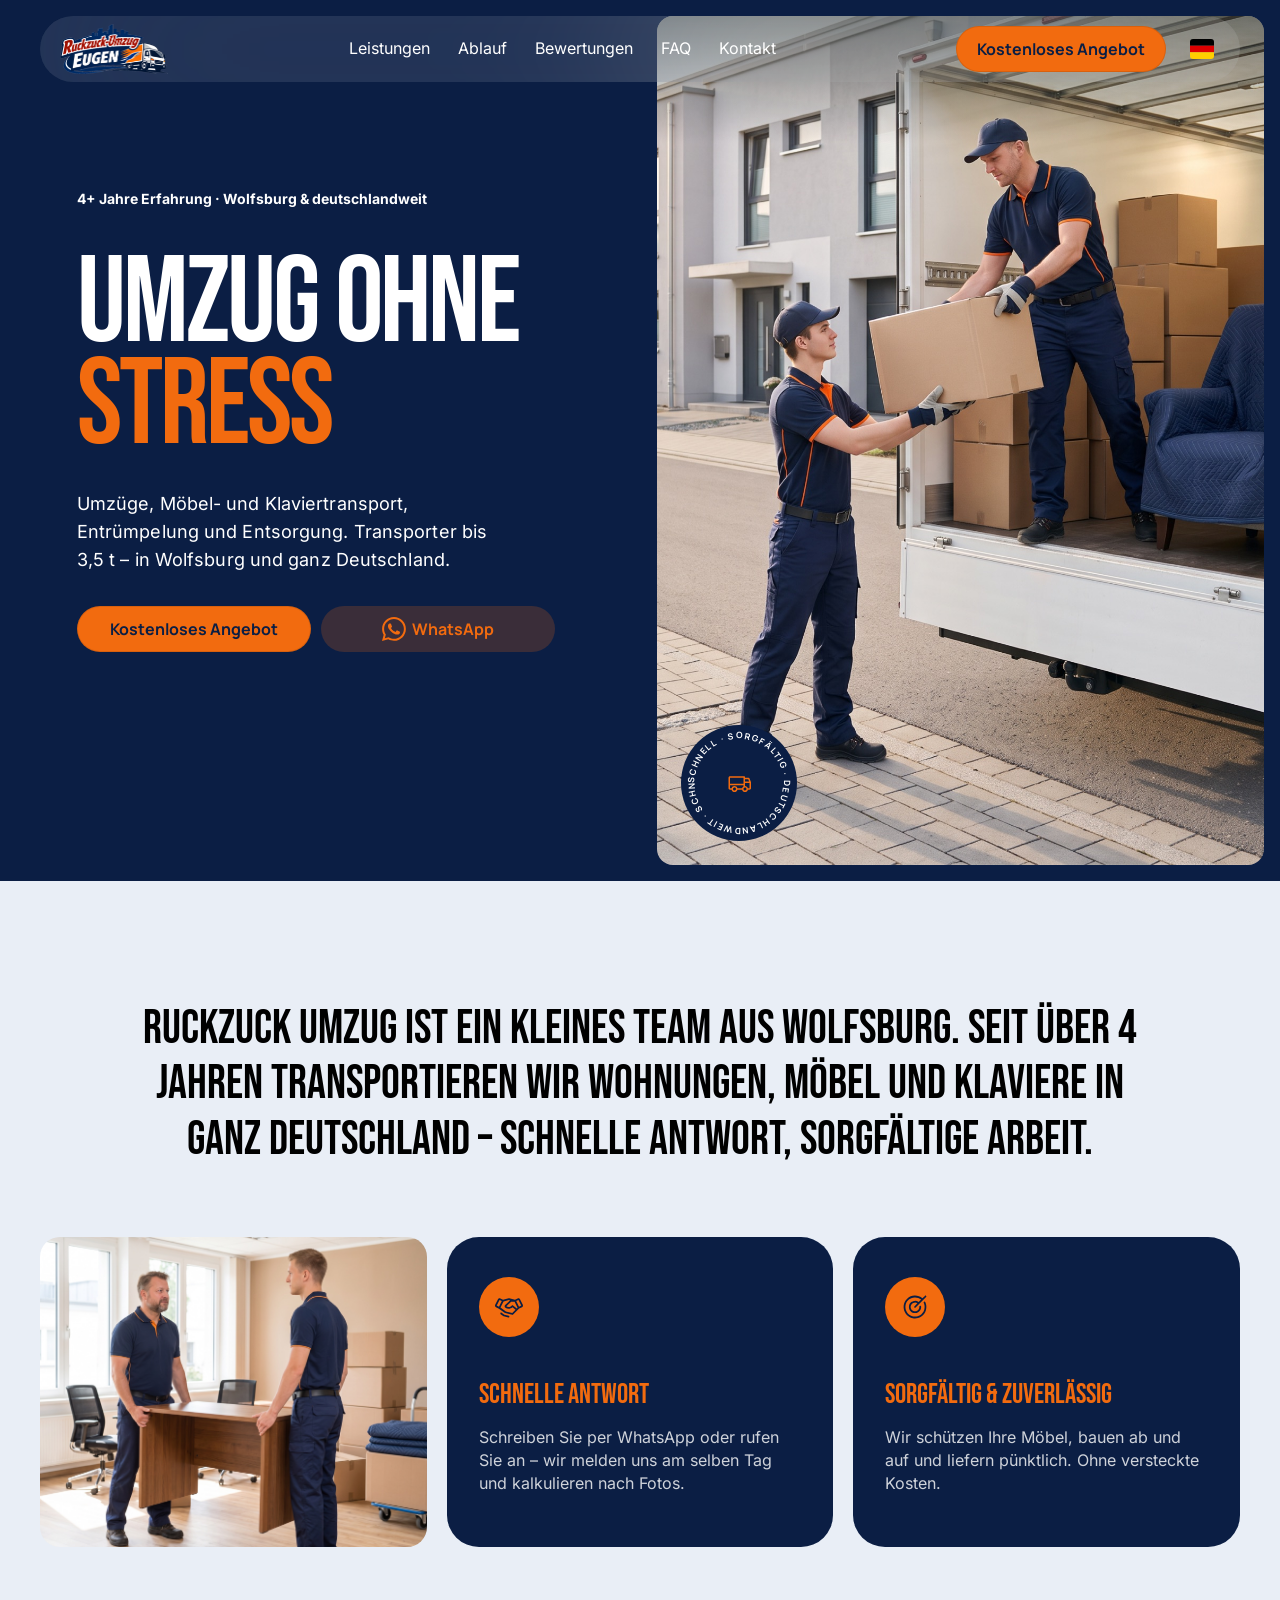
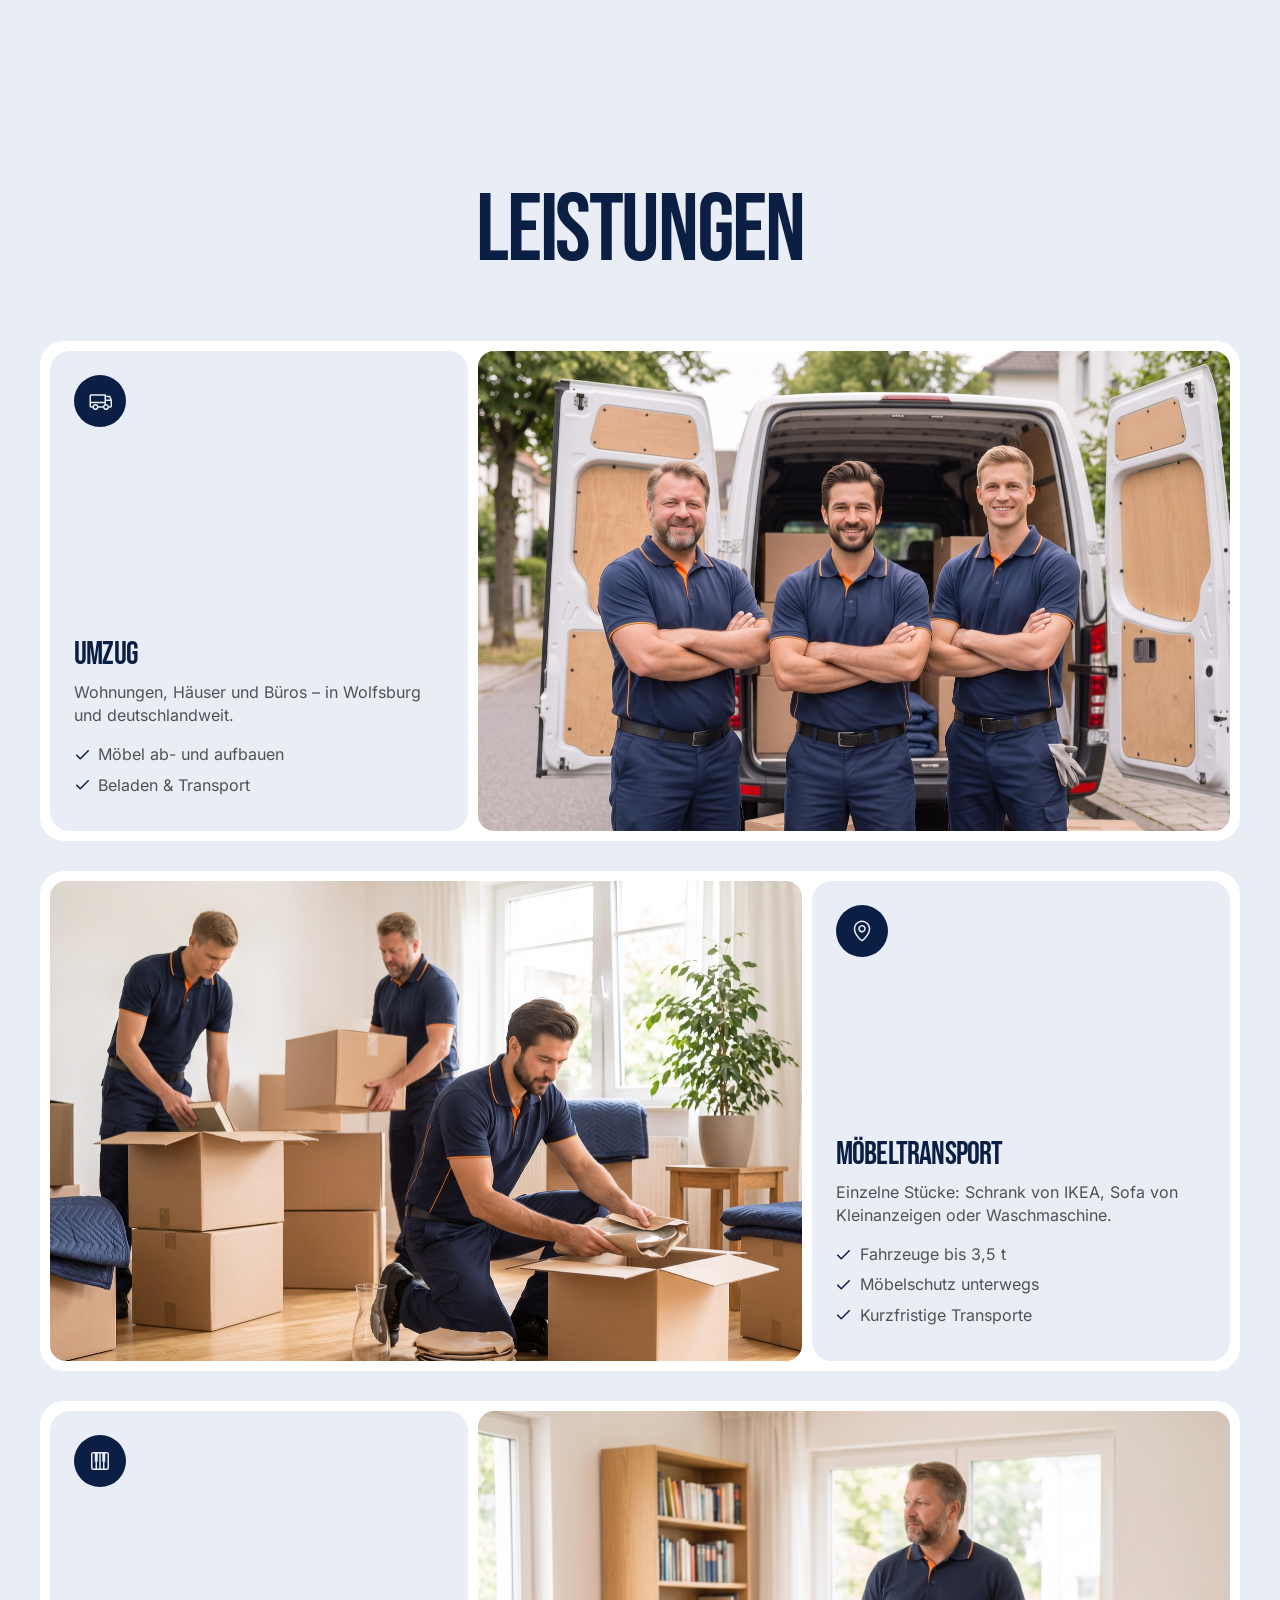
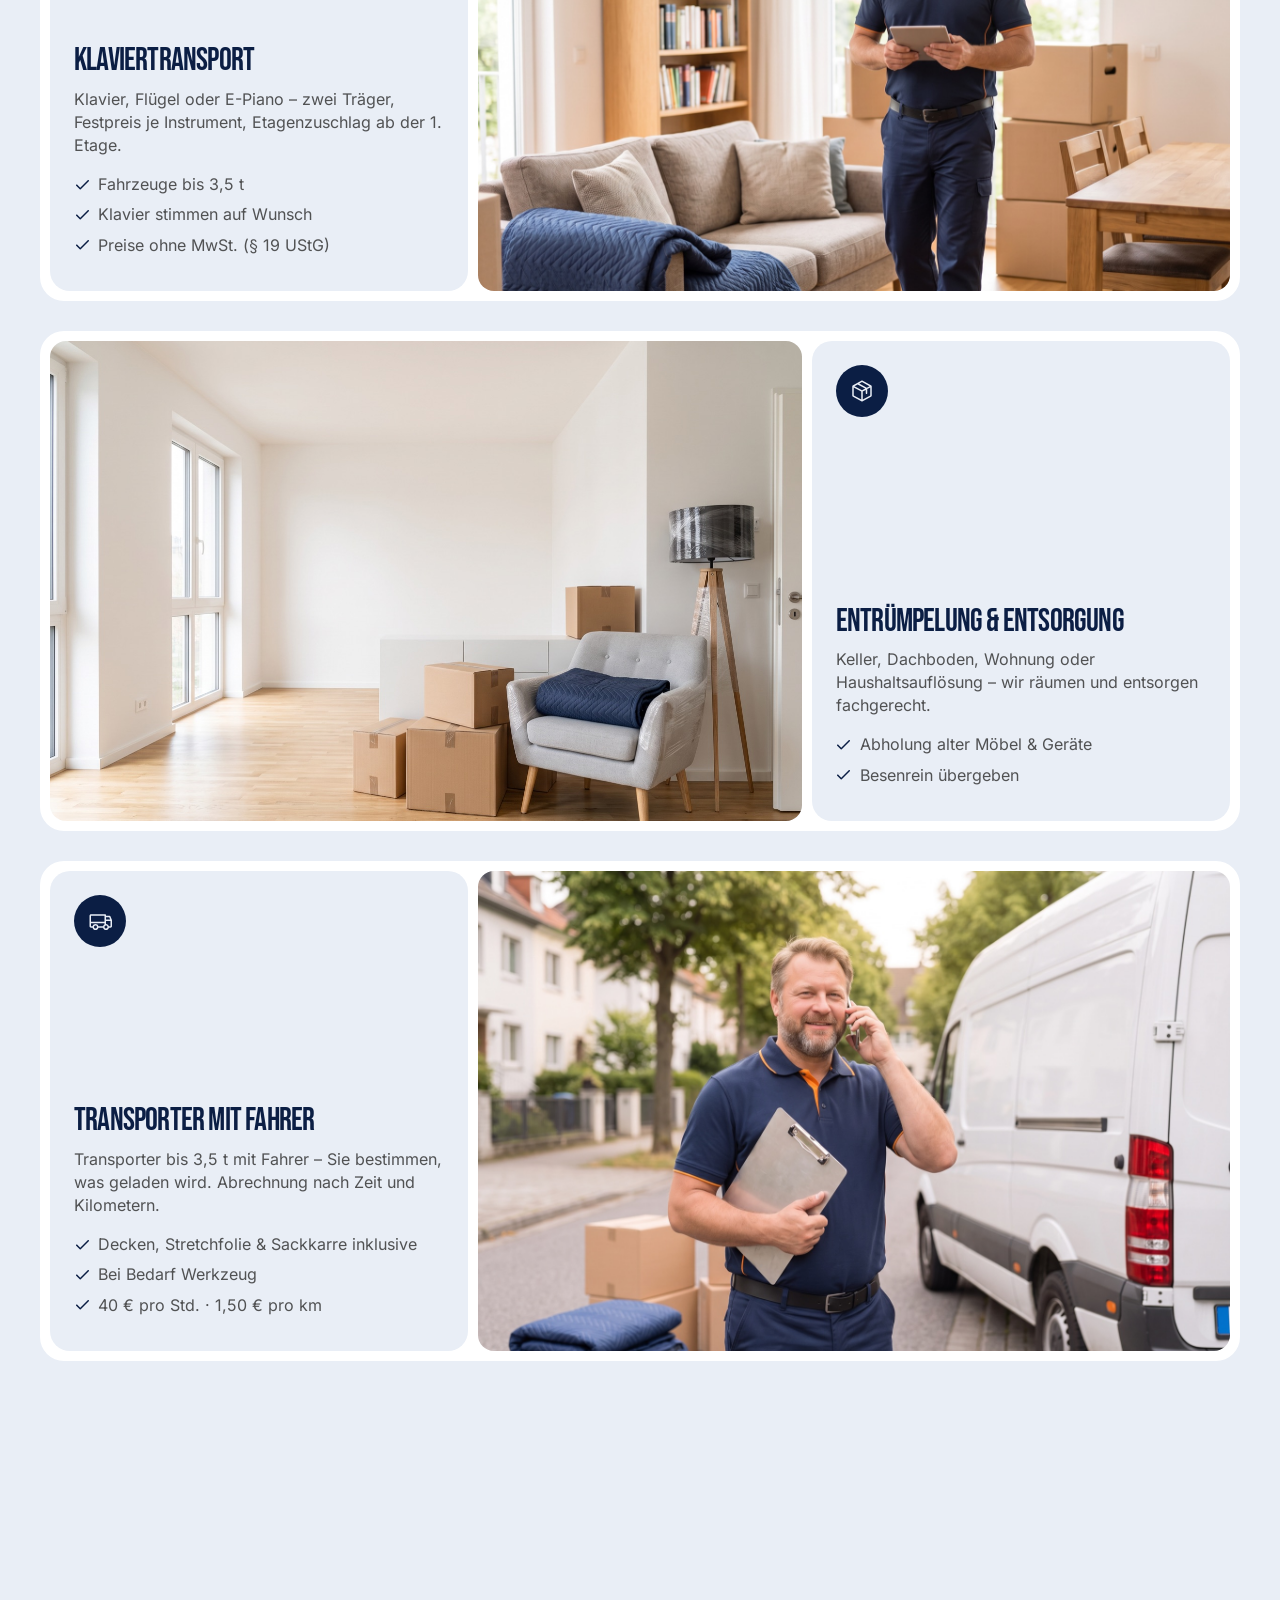
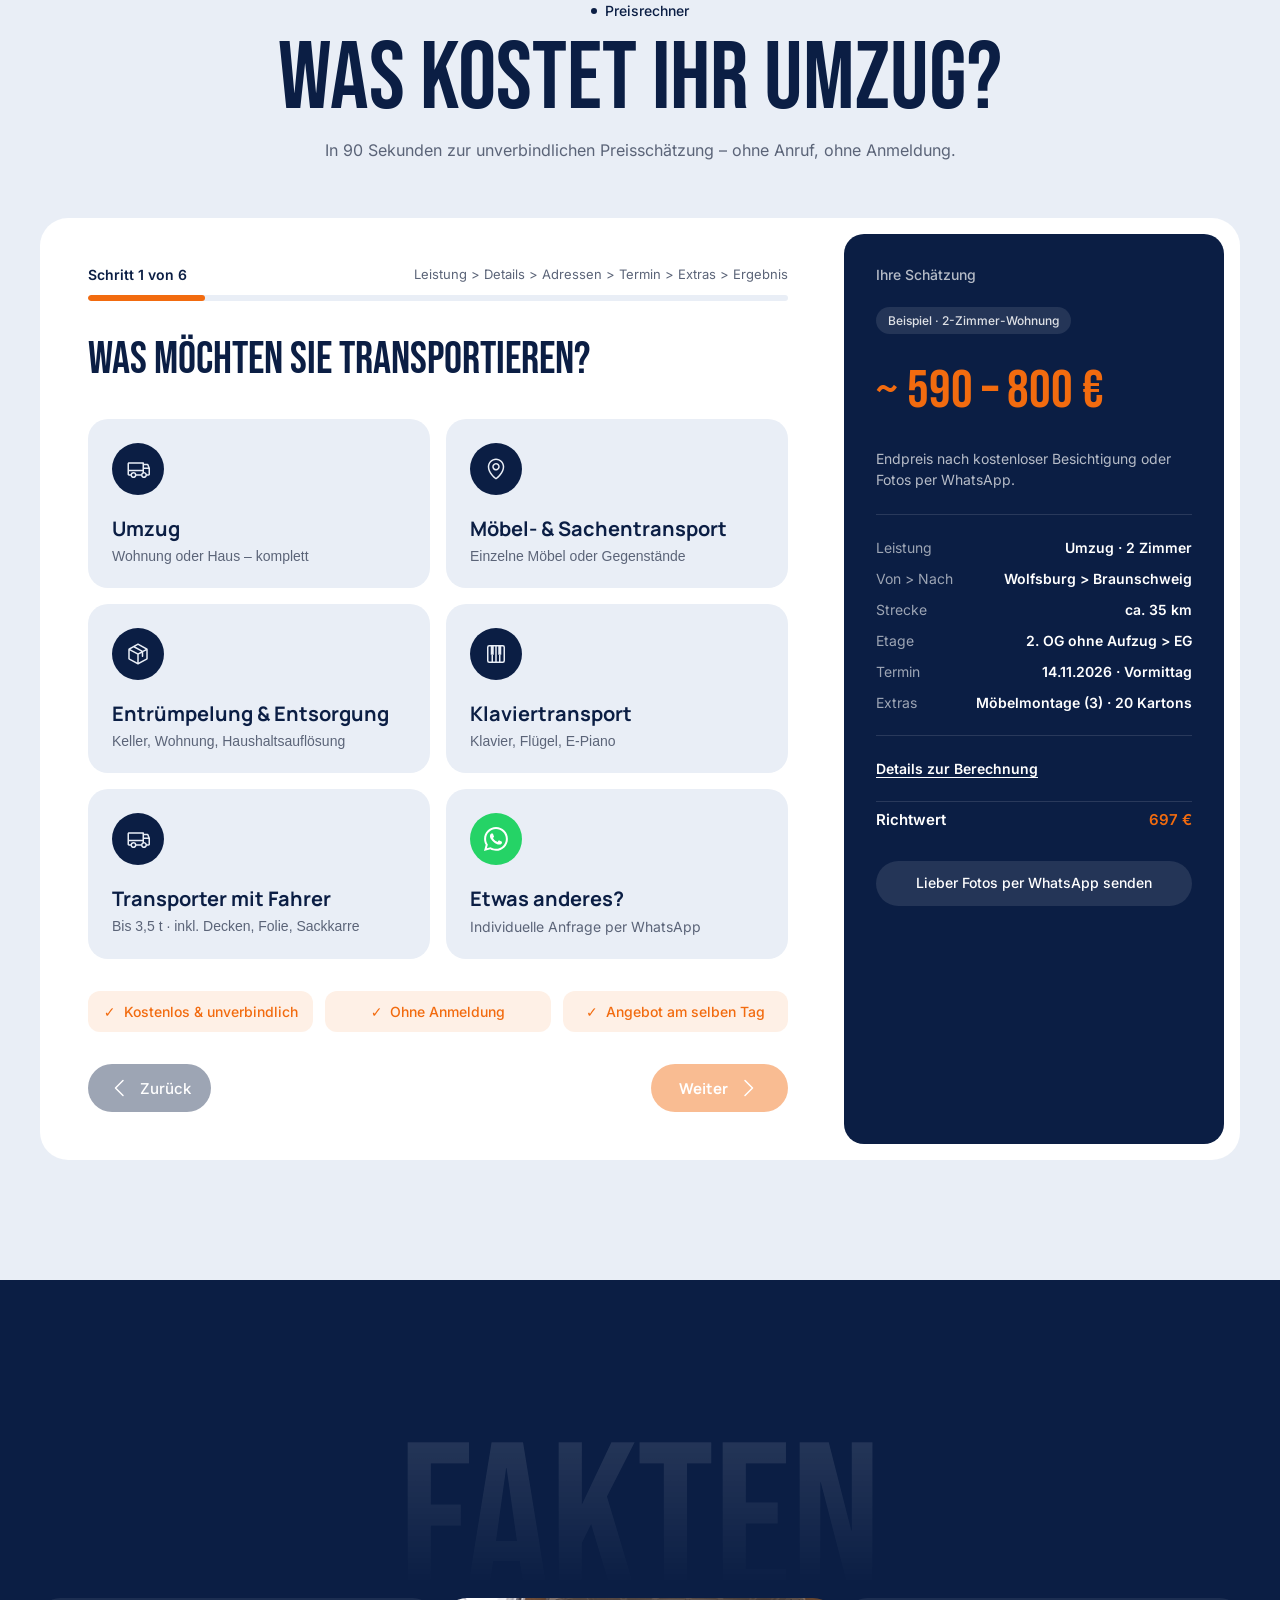
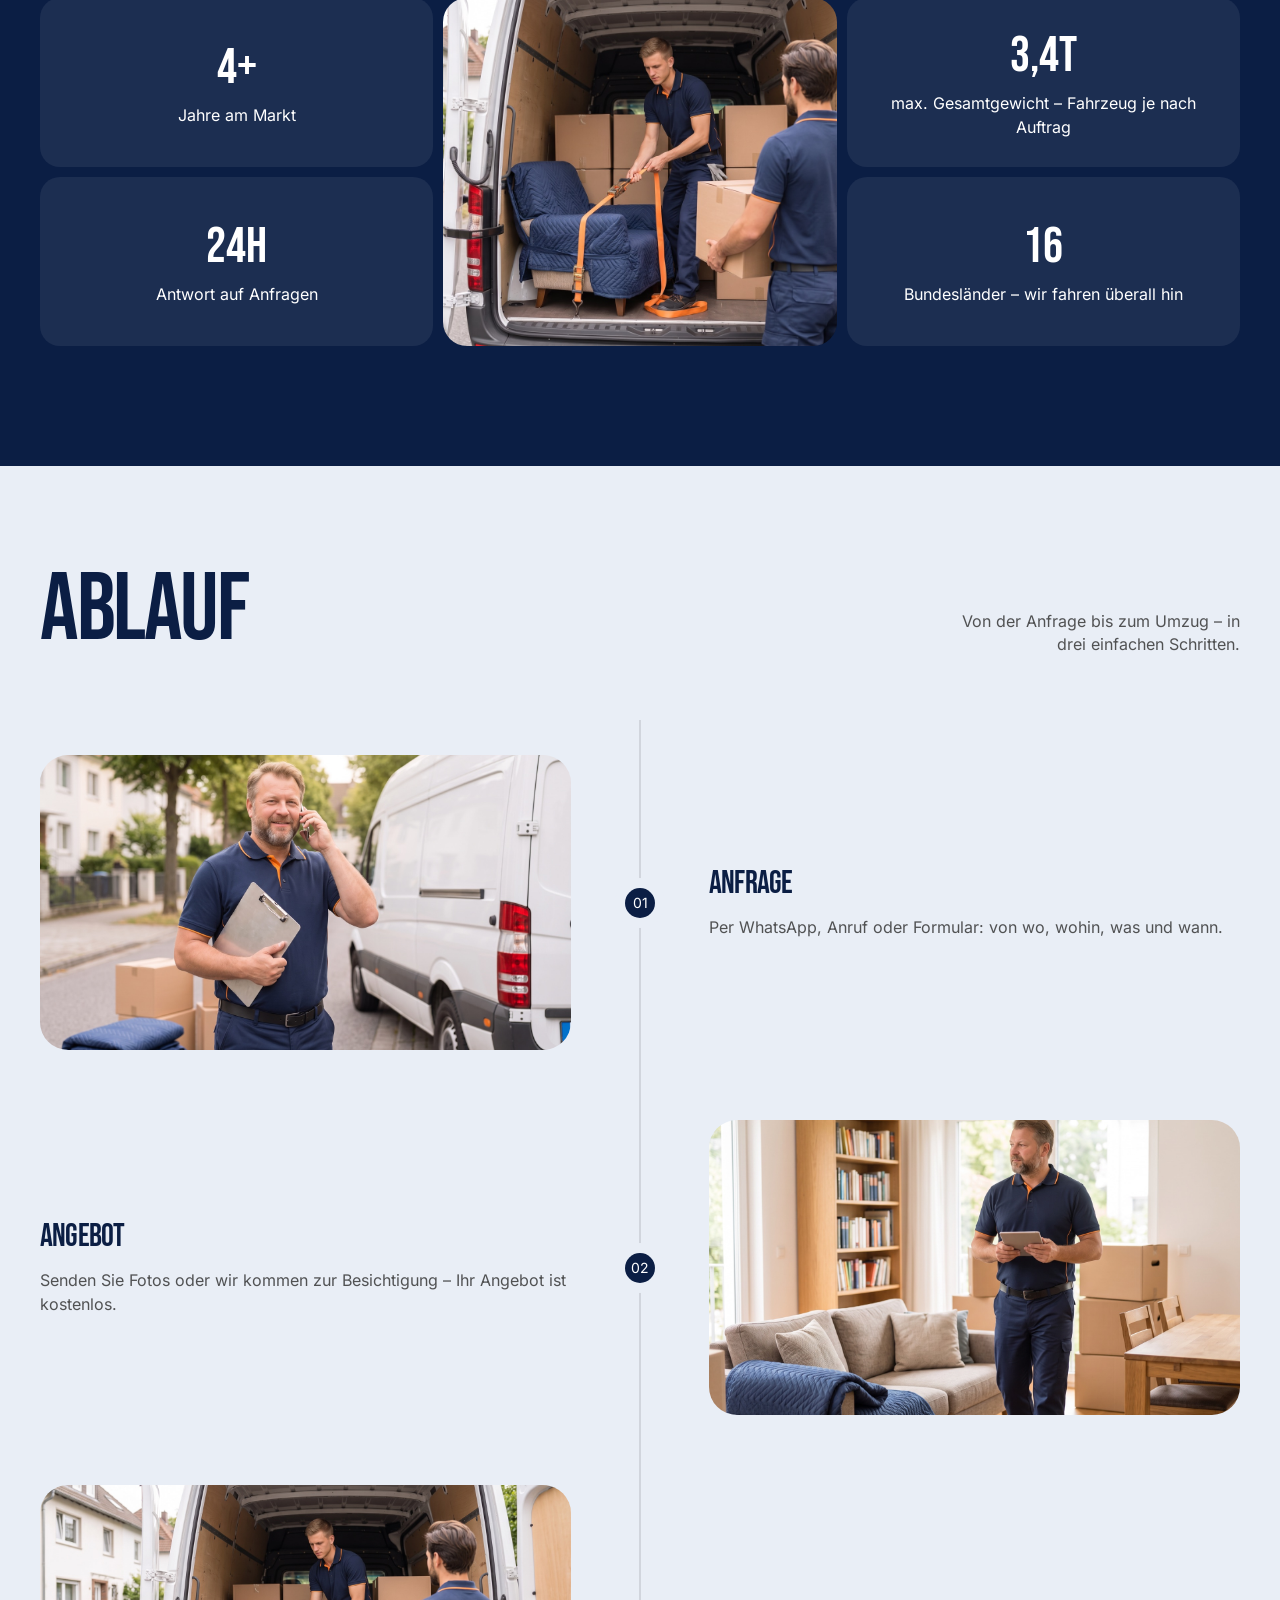
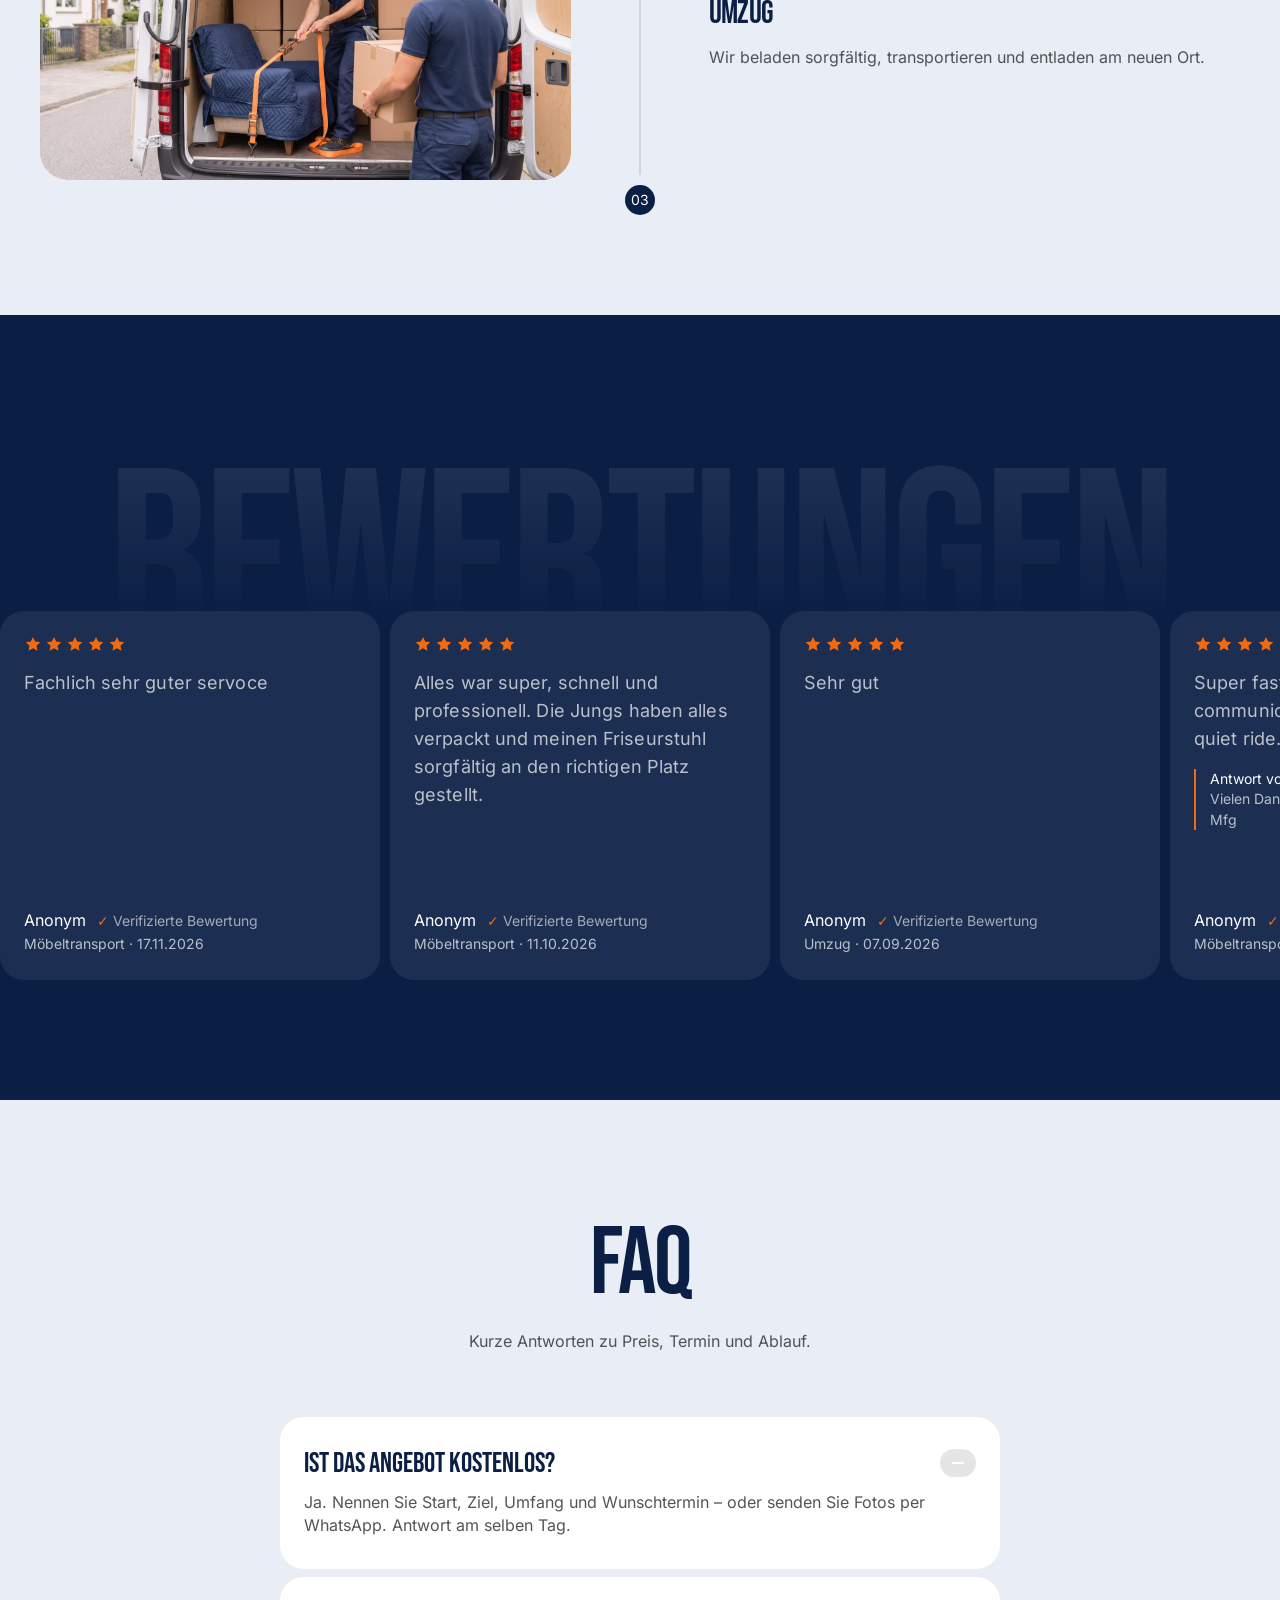
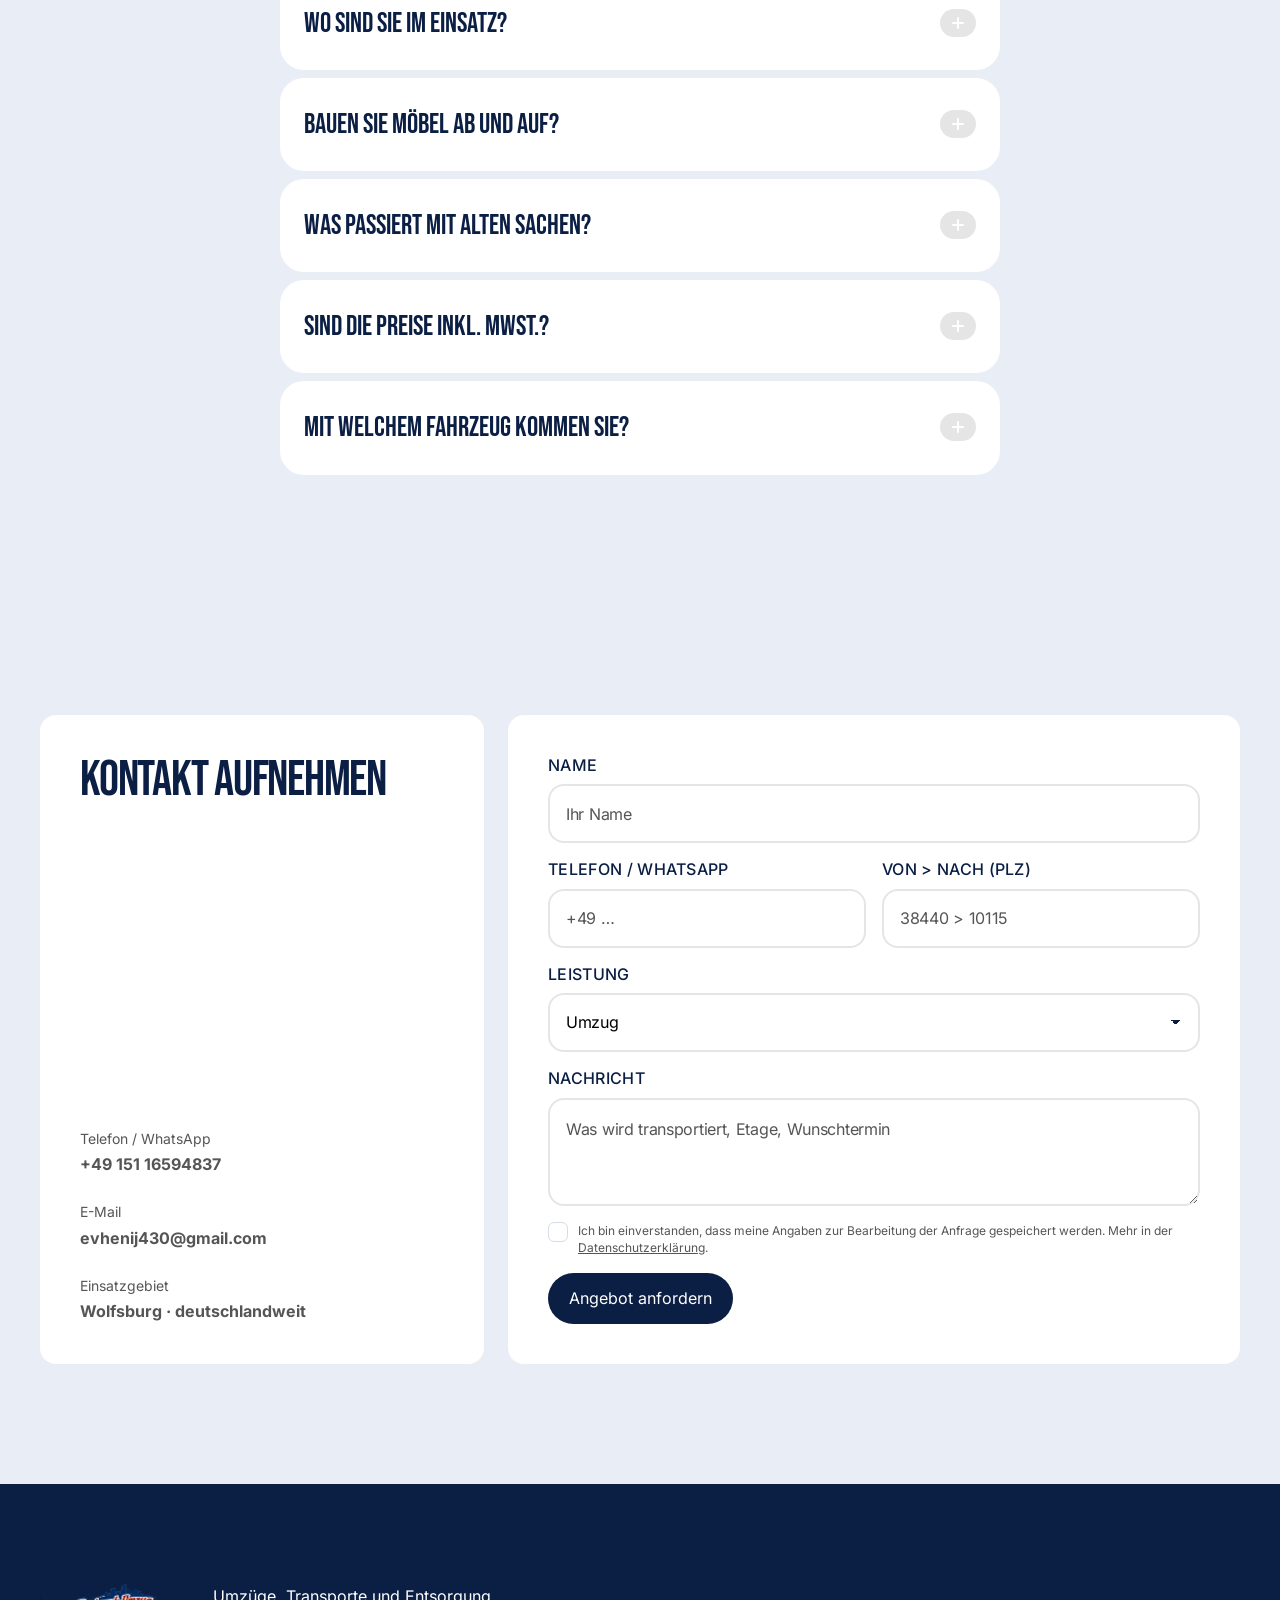
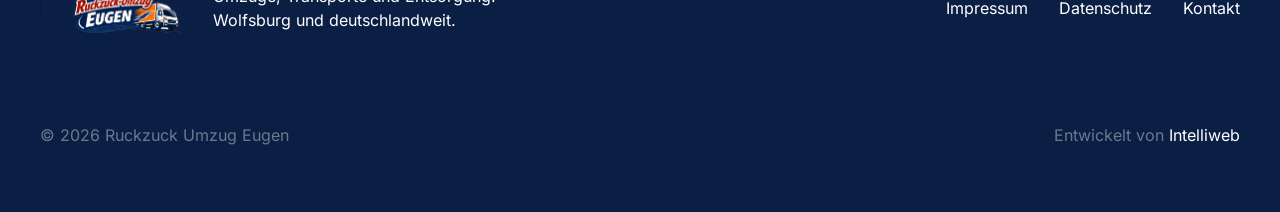
==== commit 02c1bfc4: "Deploy static site from ruckzuck-umzug-site@92a70ca (consistent team photos, new hero)" ====
--- a/index.html
+++ b/index.html
@@ -86,7 +86,7 @@
 	</div>
 
 	<div class="hero__media" data-reveal="fade">
-		<img src="./assets/img/hero.jpg?v=1795431705" alt="Zwei Umzugshelfer laden Kartons in einen Transporter (Illustration)" width="1289" height="1600" fetchpriority="high" data-zoom>
+		<img src="./assets/img/hero.jpg?v=1795436634" alt="Zwei Umzugshelfer laden Kartons in einen Transporter (Illustration)" width="1289" height="1600" fetchpriority="high" data-zoom>
 		<span class="hero__shade" aria-hidden="true"></span>
 		<div class="ring" aria-hidden="true" data-ring>
 			<svg viewBox="0 0 120 120">
@@ -112,7 +112,7 @@
 		<p class="about__text" data-words>Ruckzuck Umzug ist ein kleines Team aus Wolfsburg. Seit über 4 Jahren transportieren wir Wohnungen, Möbel und Klaviere in ganz Deutschland – schnelle Antwort, sorgfältige Arbeit.</p>
 		<div class="about__grid">
 			<div class="about__img" data-reveal="scale">
-				<img src="./assets/img/about.jpg?v=1795431706" alt="Umzugshelfer tragen Büromöbel (Illustration)" width="1200" height="900" loading="lazy">
+				<img src="./assets/img/about.jpg?v=1795436634" alt="Umzugshelfer tragen Büromöbel (Illustration)" width="1200" height="900" loading="lazy">
 			</div>
 							<article class="about__card" data-reveal="scale" style="--d:0.12s">
 					<span class="icon-badge icon-badge--orange"><svg aria-hidden="true" width="28" height="28" viewBox="0 0 28 28" fill="none" xmlns="http://www.w3.org/2000/svg">
@@ -183,7 +183,7 @@
 						</div>
 					</div>
 					<div class="service__media">
-						<img src="./assets/img/service-umzug.jpg?v=1795431706" alt="Umzugsteam vor einem Transporter (Illustration)" width="1200" height="900" loading="lazy" data-parallax>
+						<img src="./assets/img/service-umzug.jpg?v=1795436635" alt="Umzugsteam vor einem Transporter (Illustration)" width="1200" height="900" loading="lazy" data-parallax>
 					</div>
 				</article>
 							<article class="service service--flip" data-reveal="tilt">
@@ -222,7 +222,7 @@
 						</div>
 					</div>
 					<div class="service__media">
-						<img src="./assets/img/service-moebel.jpg?v=1795431706" alt="Helfer verpackt Geschirr in Kartons (Illustration)" width="1200" height="900" loading="lazy" data-parallax>
+						<img src="./assets/img/service-moebel.jpg?v=1795436635" alt="Helfer verpackt Geschirr in Kartons (Illustration)" width="1200" height="900" loading="lazy" data-parallax>
 					</div>
 				</article>
 							<article class="service " data-reveal="tilt">
@@ -261,7 +261,7 @@
 						</div>
 					</div>
 					<div class="service__media">
-						<img src="./assets/img/step-2.jpg?v=1795431706" alt="Gepolsterte Möbel im Laderaum eines Transporters (Illustration)" width="1200" height="900" loading="lazy" data-parallax>
+						<img src="./assets/img/step-2.jpg?v=1795436635" alt="Gepolsterte Möbel im Laderaum eines Transporters (Illustration)" width="1200" height="900" loading="lazy" data-parallax>
 					</div>
 				</article>
 							<article class="service service--flip" data-reveal="tilt">
@@ -338,7 +338,7 @@
 						</div>
 					</div>
 					<div class="service__media">
-						<img src="./assets/img/step-1.jpg?v=1795431706" alt="Transporter mit Fahrer (Illustration)" width="1200" height="900" loading="lazy" data-parallax>
+						<img src="./assets/img/step-1.jpg?v=1795436635" alt="Transporter mit Fahrer (Illustration)" width="1200" height="900" loading="lazy" data-parallax>
 					</div>
 				</article>
 					</div>
@@ -456,7 +456,7 @@
 		<p class="fact__label">Jahre am Markt</p>
 	</div>
 				<div class="facts__img" data-reveal="scale" style="--d:.15s">
-				<img src="./assets/img/facts.jpg?v=1795431706" alt="Helfer verpackt Möbel im Lager (Illustration)" width="1200" height="900" loading="lazy">
+				<img src="./assets/img/facts.jpg?v=1795436634" alt="Helfer verpackt Möbel im Lager (Illustration)" width="1200" height="900" loading="lazy">
 			</div>
 				<div class="fact" data-reveal="scale" style="--d:0.1s">
 		<p class="fact__num"><span data-count="3.5" data-decimals="1">3,5</span>T</p>
@@ -484,7 +484,7 @@
 			<span class="timeline__line" aria-hidden="true"><span data-timeline-fill></span></span>
 							<li class="timeline__item ">
 					<div class="timeline__media" data-reveal="left">
-						<img src="./assets/img/step-1.jpg?v=1795431706" alt="" width="1200" height="900" loading="lazy">
+						<img src="./assets/img/step-1.jpg?v=1795436635" alt="" width="1200" height="900" loading="lazy">
 					</div>
 					<span class="timeline__dot">01</span>
 					<div class="timeline__text" data-reveal="up" style="--d:.15s">
@@ -494,7 +494,7 @@
 				</li>
 							<li class="timeline__item timeline__item--flip">
 					<div class="timeline__media" data-reveal="right">
-						<img src="./assets/img/step-2.jpg?v=1795431706" alt="" width="1200" height="900" loading="lazy">
+						<img src="./assets/img/step-2.jpg?v=1795436635" alt="" width="1200" height="900" loading="lazy">
 					</div>
 					<span class="timeline__dot">02</span>
 					<div class="timeline__text" data-reveal="up" style="--d:.15s">
@@ -504,7 +504,7 @@
 				</li>
 							<li class="timeline__item ">
 					<div class="timeline__media" data-reveal="left">
-						<img src="./assets/img/facts.jpg?v=1795431706" alt="" width="1200" height="900" loading="lazy">
+						<img src="./assets/img/facts.jpg?v=1795436634" alt="" width="1200" height="900" loading="lazy">
 					</div>
 					<span class="timeline__dot">03</span>
 					<div class="timeline__text" data-reveal="up" style="--d:.15s">
@@ -657,7 +657,7 @@
 		<form class="contact__form card" method="post" action="#kontakt" data-reveal="up" style="--d:.1s" data-quote-form>
 			
 			<input type="hidden" name="action" value="rz_quote">
-			<input type="hidden" id="rz_nonce" name="rz_nonce" value="28b917dc0c" /><input type="hidden" name="_wp_http_referer" value="/?calc=de" />			<input type="hidden" name="estimate" value="" data-estimate-field>
+			<input type="hidden" id="rz_nonce" name="rz_nonce" value="a3e2deec3a" /><input type="hidden" name="_wp_http_referer" value="/?calc=de" />			<input type="hidden" name="estimate" value="" data-estimate-field>
 			<input type="hidden" name="offer" value="">
 			<label class="hp" aria-hidden="true">Website<input type="text" name="website" tabindex="-1" autocomplete="off"></label>
 
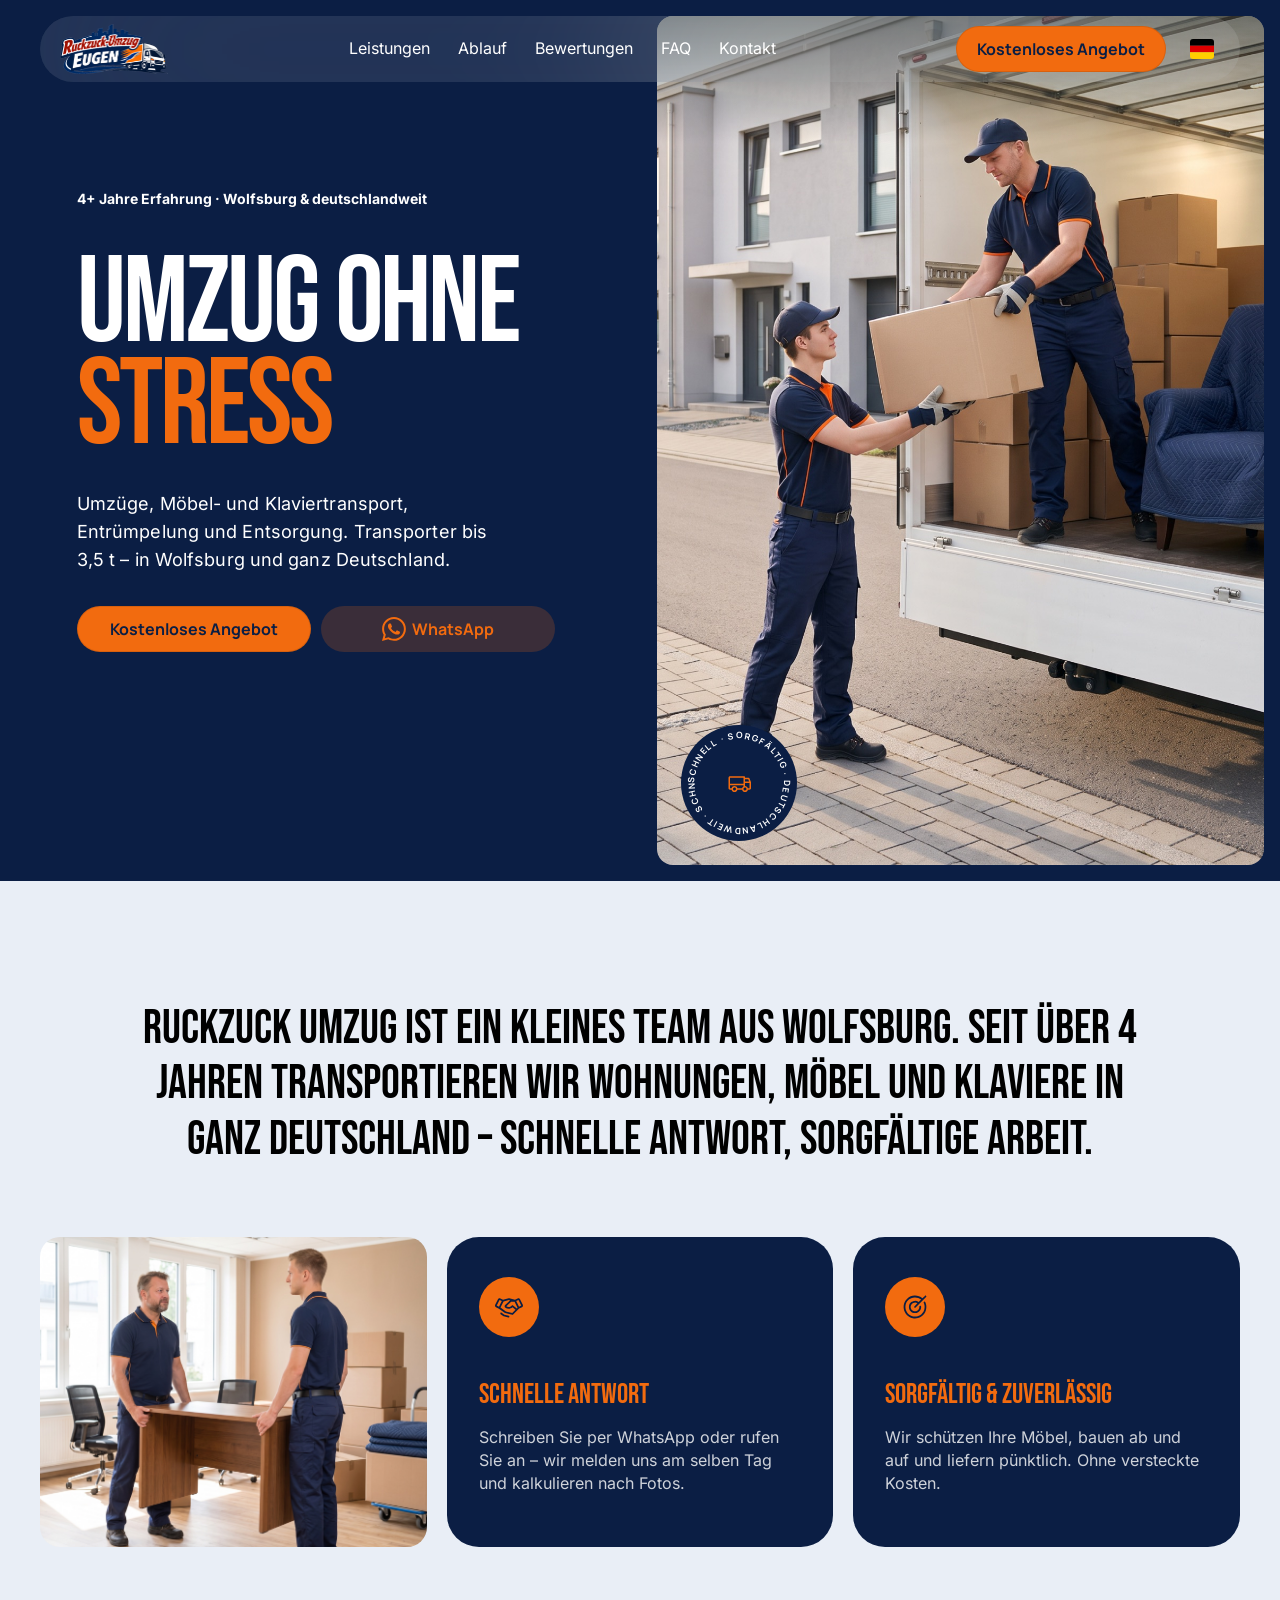
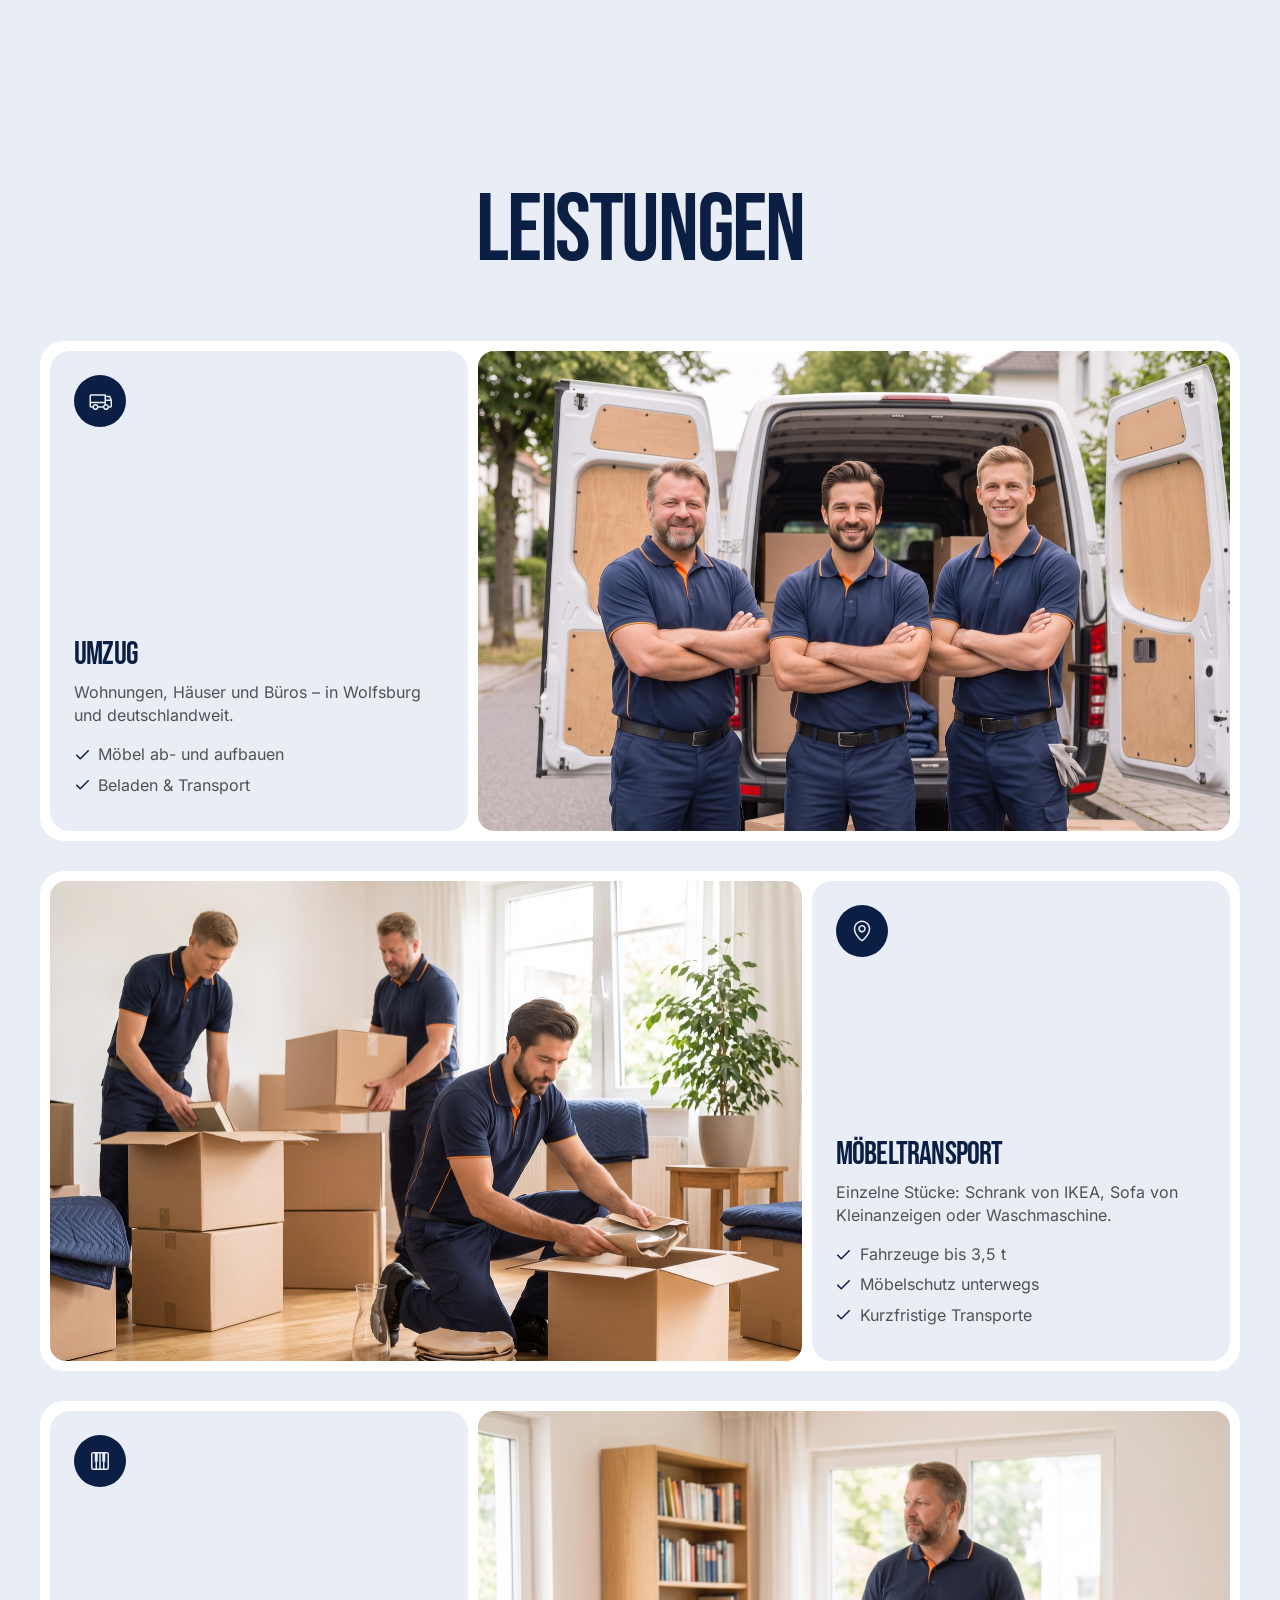
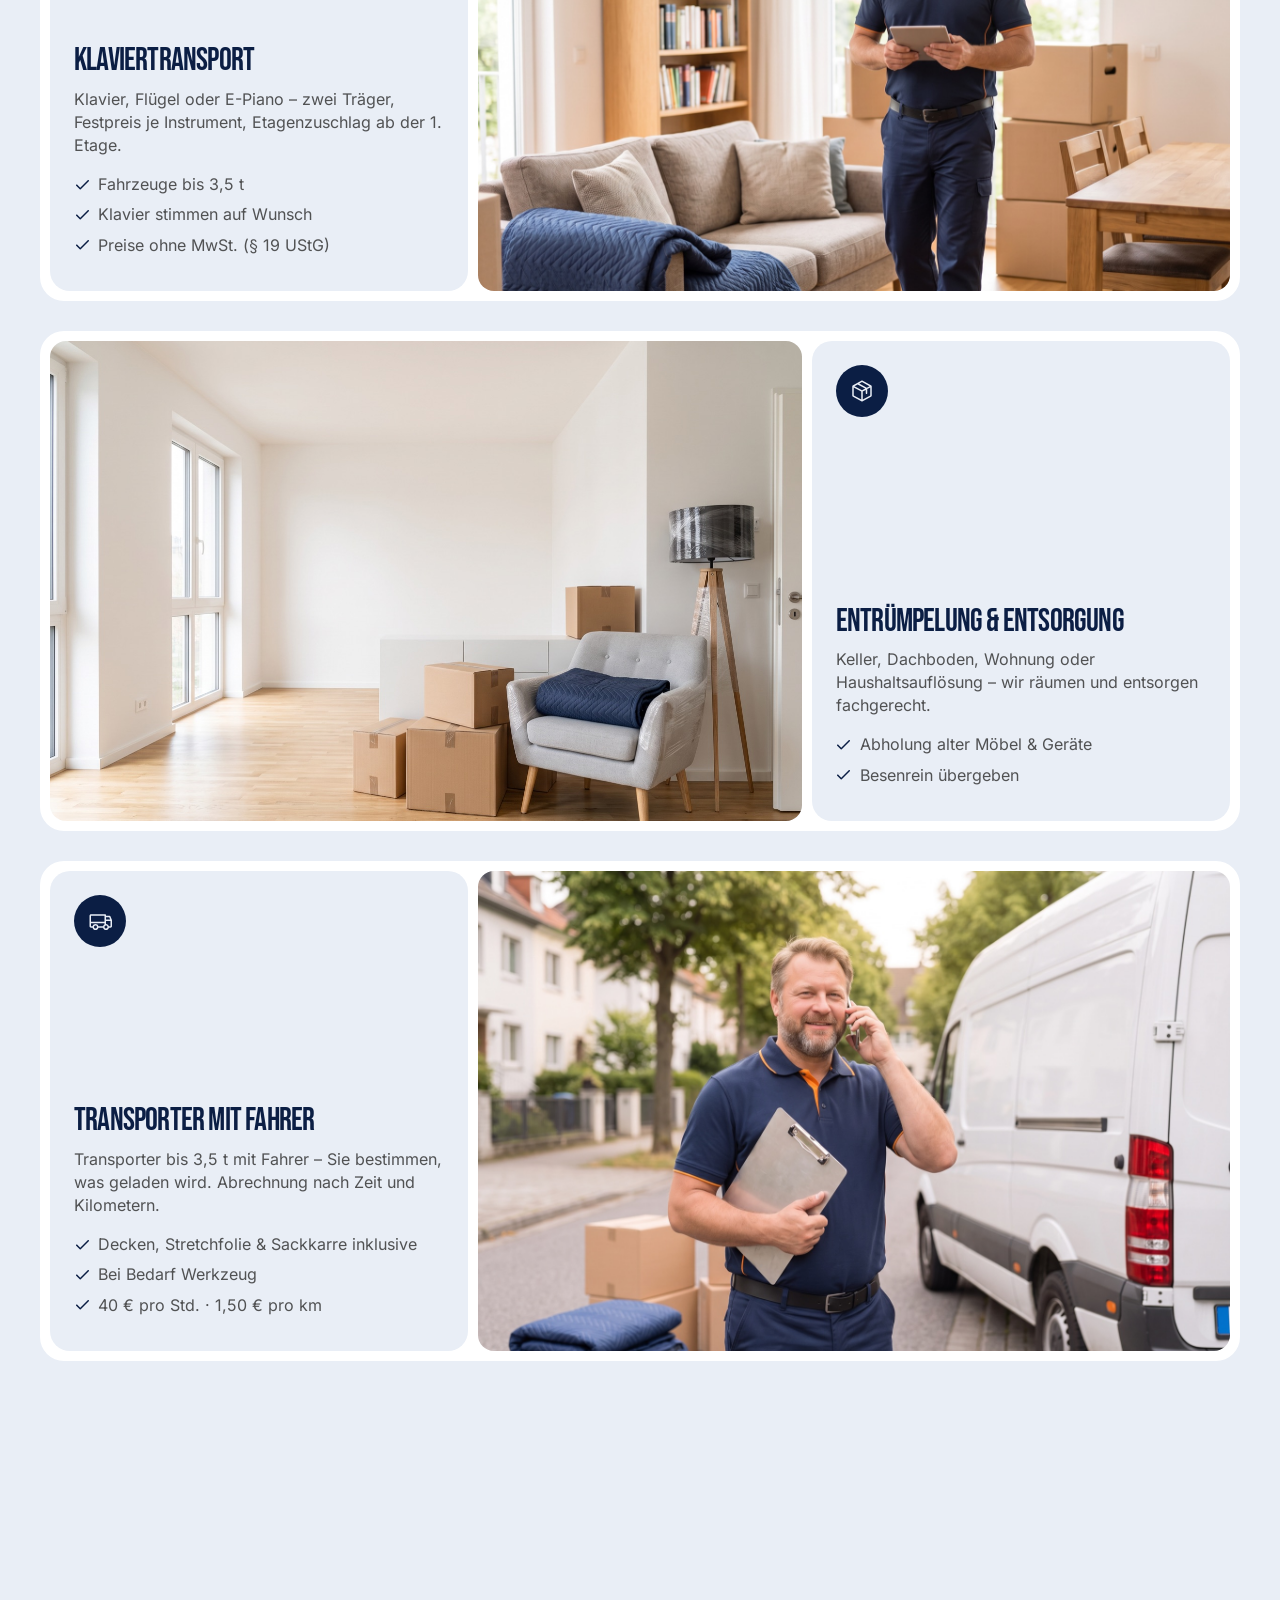
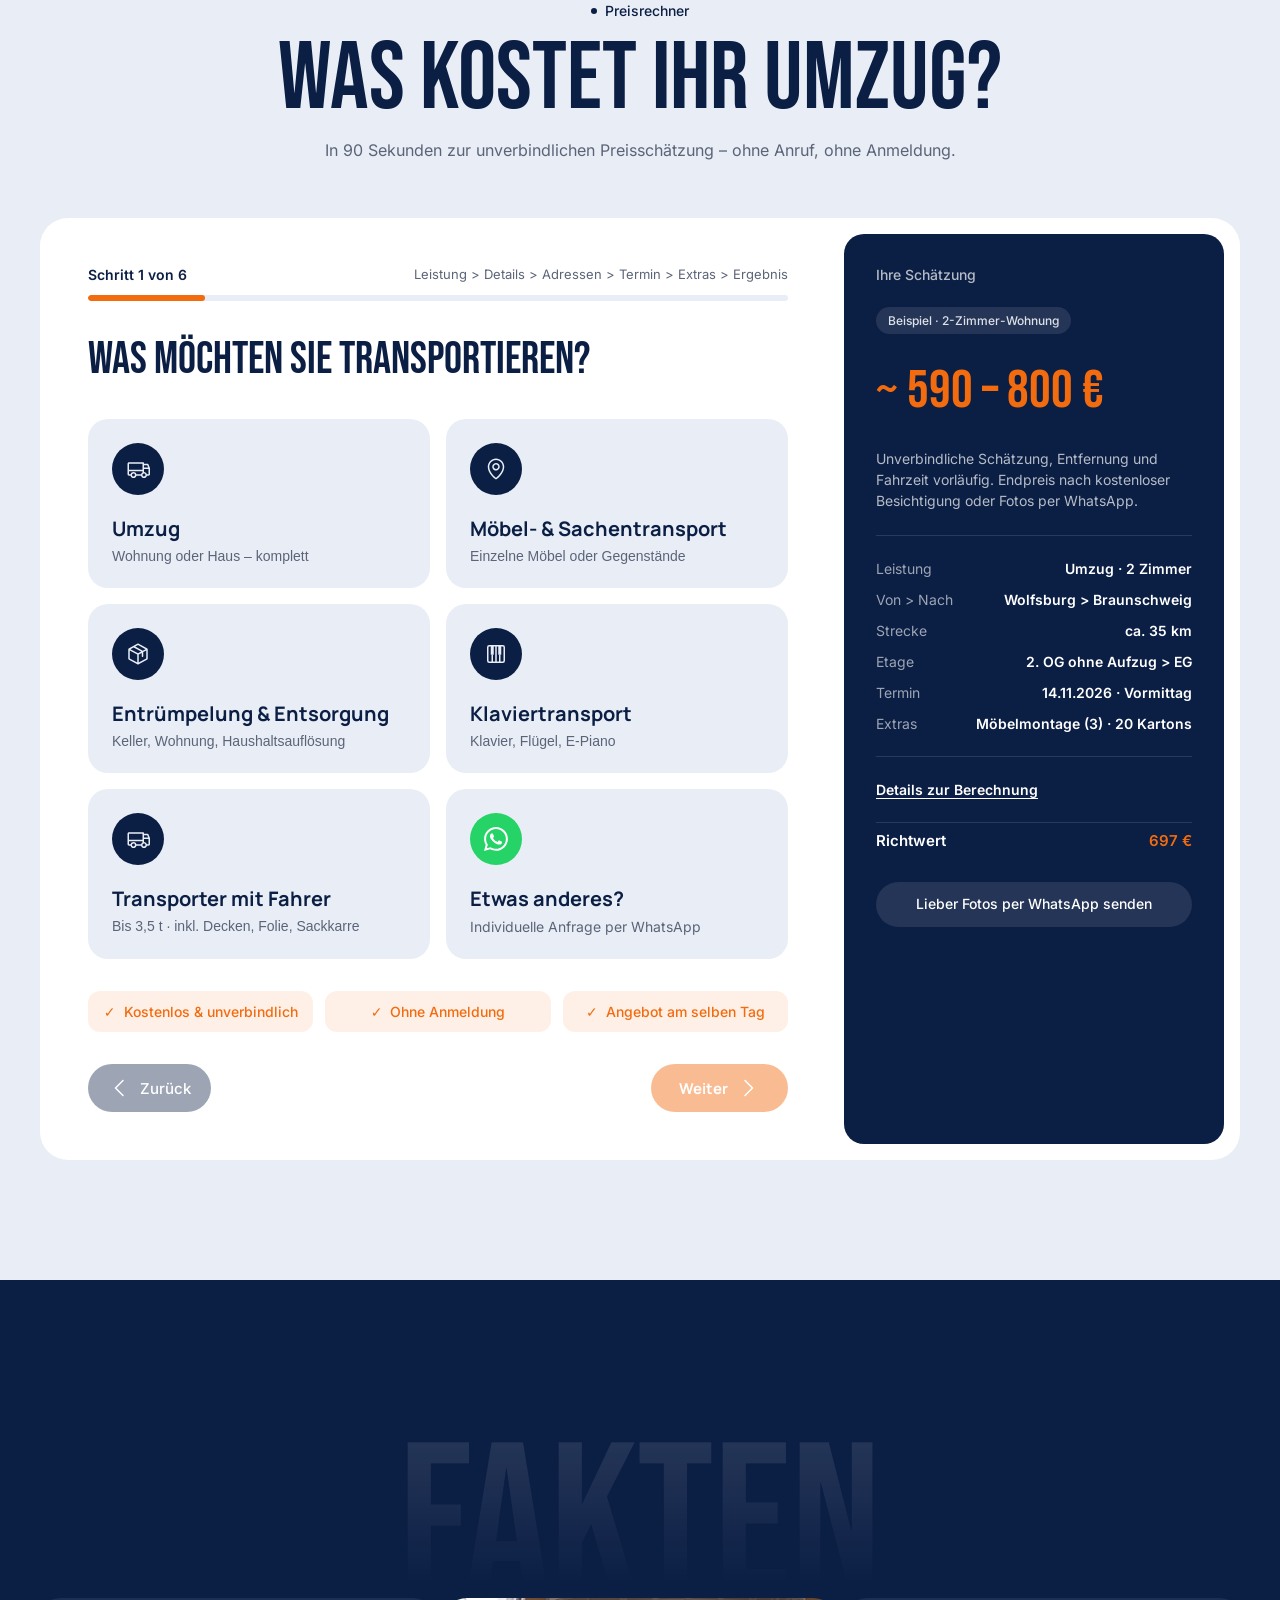
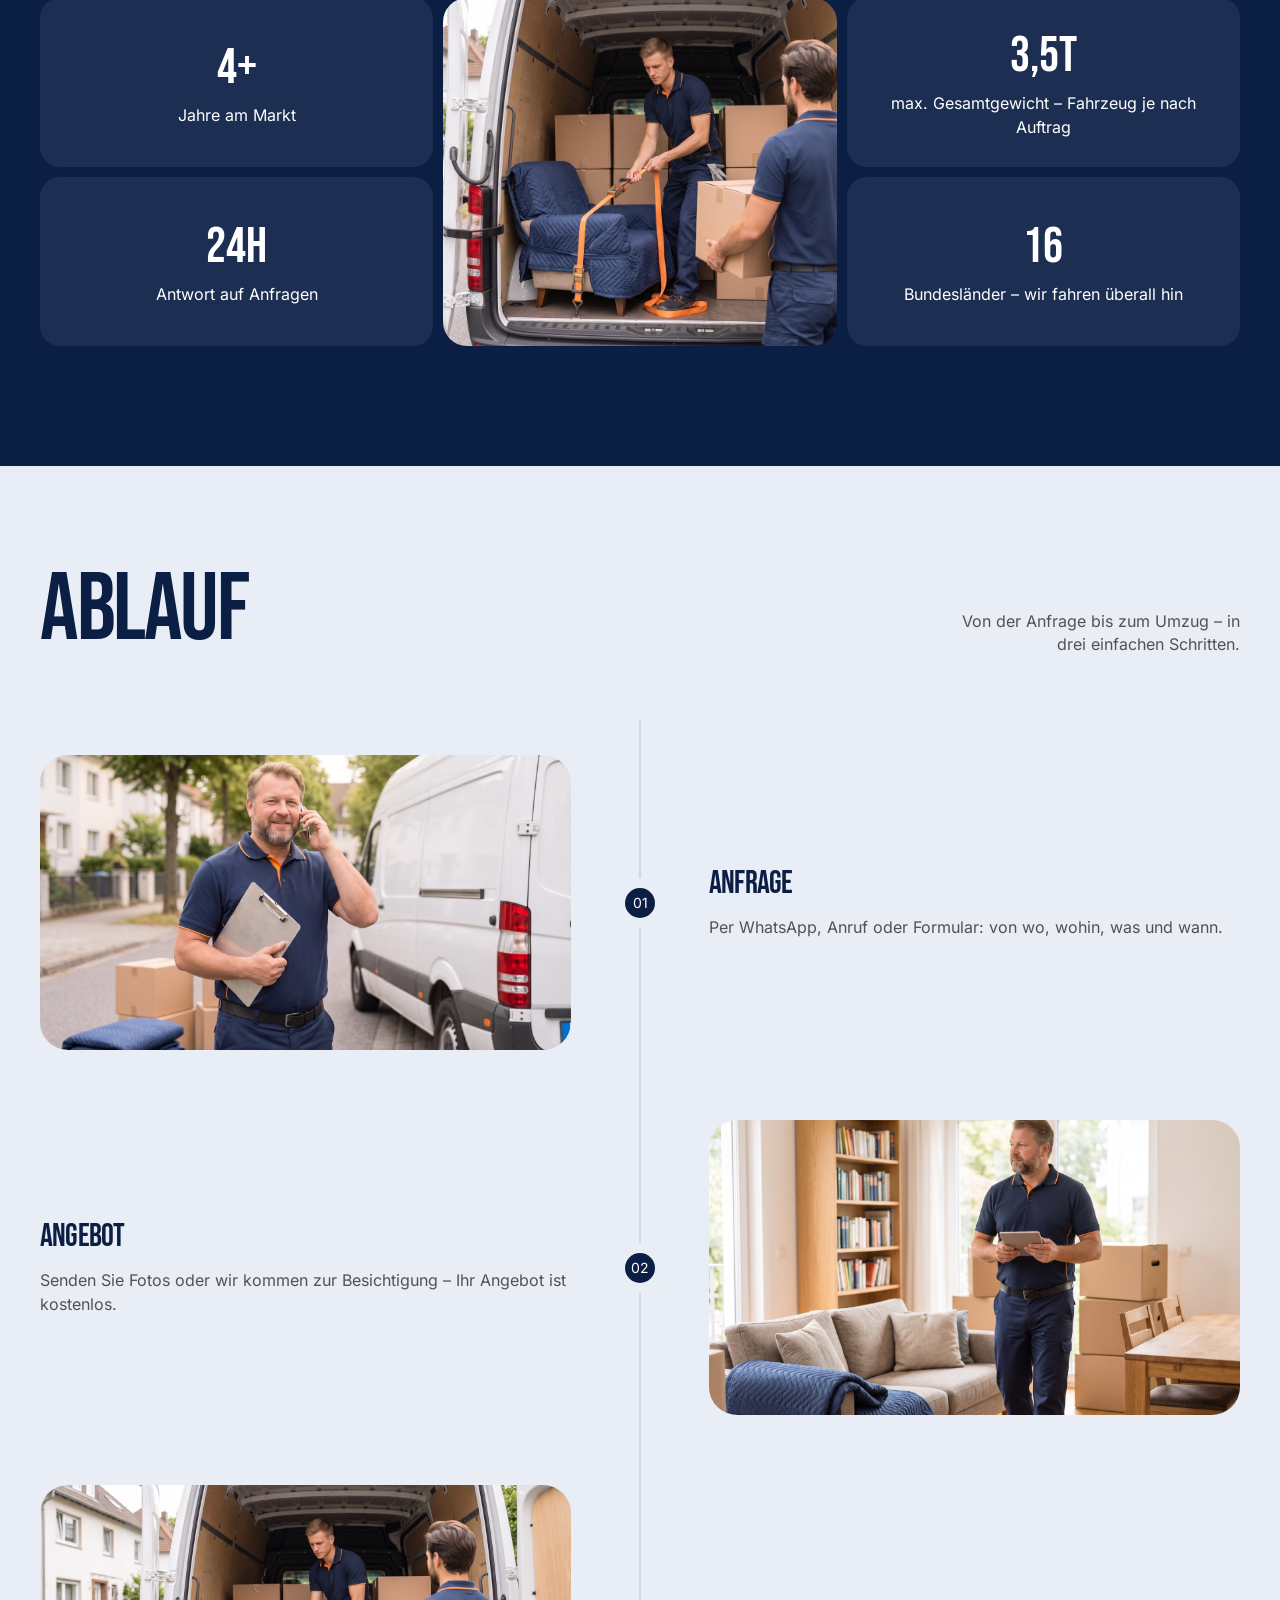
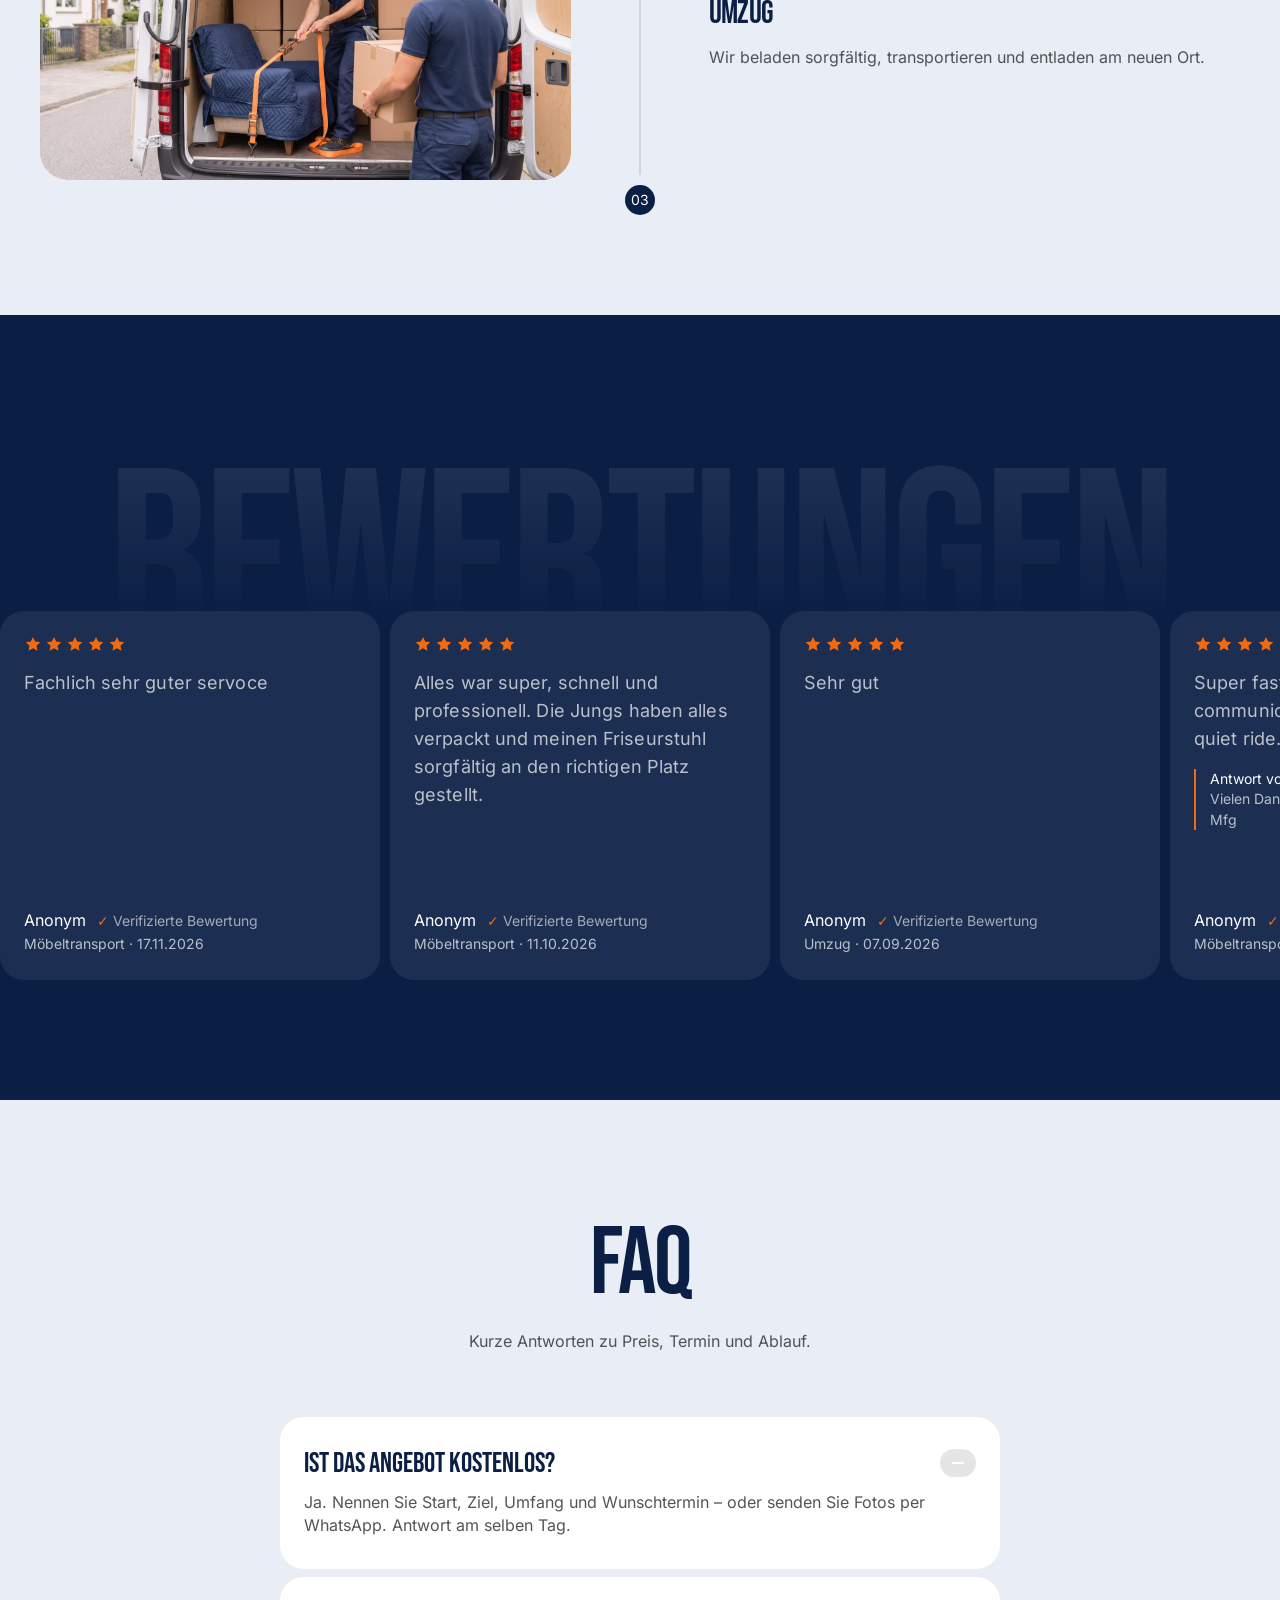
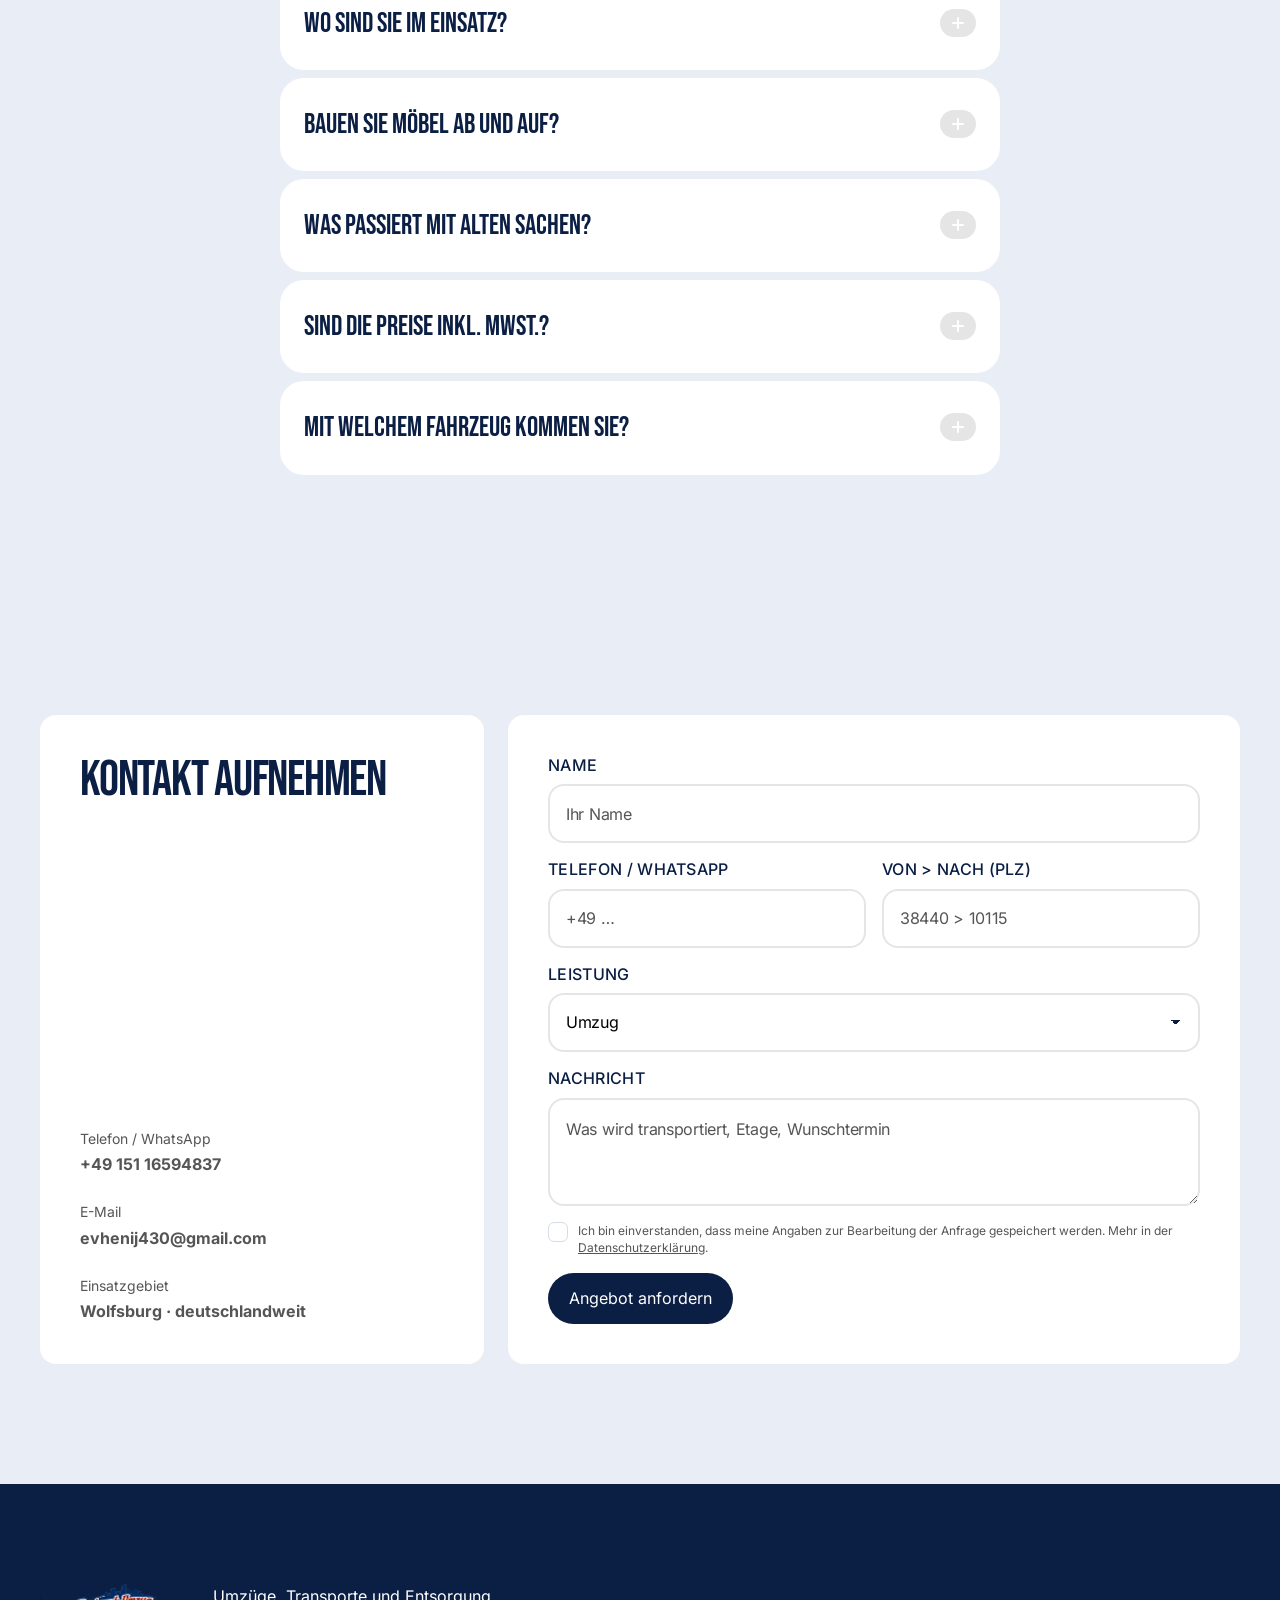
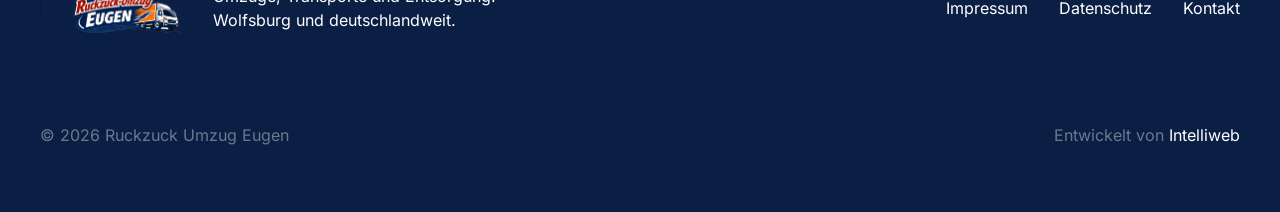
==== commit 1985ba44: "Deploy static site from ruckzuck-umzug-site@afac2fa (preliminary distance note)" ====
--- a/index.html
+++ b/index.html
@@ -17,13 +17,13 @@
 <script data-wp-strategy="defer" defer id="rz-motion-js" src="./assets/js/motion.js?ver=1795062581"></script>
 <script data-wp-strategy="defer" defer id="rz-main-js" src="./assets/js/main.js?ver=1795151846"></script>
 <script id="rz-distance-js-before">
-window.RZ_CALC = {"pricing":{"vatRate":0,"perKm":1.95,"anfahrtPerKm":1.59,"driverPerHour":31.35,"helperPerHour":29.62,"avgSpeedKmh":70,"minHours":2,"floorSurcharge":0.1,"halteverbot":60,"flexDiscount":0.05,"spread":{"umzug":0.15,"moebel":0.1,"entruempelung":0.25,"klavier":0.1,"transporter":0.1},"transporter":{"perHour":40,"perKm":1.5},"umzugRooms":{"1":[2,3],"2":[3,4],"3":[3,6],"4":[4,7],"5":[4,9]},"areaRanges":{"1":[1,40],"2":[40,60],"3":[60,100],"4":[100,140],"5":[140,300]},"m3PerM2":0.4,"moebelItems":{"schrank":0.75,"sofa":0.5,"bett":0.5,"waschm":0.4,"kuehl":0.4,"karton":0.05},"entrKinds":{"keller":6,"dachboden":8,"garage":10,"wohnung":25,"haus":45},"fill":{"wenig":0.3,"halb":0.6,"voll":1},"disposalPerM3":35,"hoursPerM3":0.4,"klavier":{"persons":2,"fromFloor":1,"tuning":150,"items":{"klein":{"base":258.66,"perFloor":43.4},"mittel":{"base":270.47,"perFloor":47.02},"konzertkl":{"base":281.44,"perFloor":46.87},"stutzfluegel":{"base":375.94,"perFloor":51.05},"salonfluegel":{"base":478.77,"perFloor":67.33},"semikonzert":{"base":567.77,"perFloor":75.92},"konzertfl":{"base":642.65,"perFloor":84.96},"epiano":{"base":184.82,"perFloor":32.23}}},"extras":{"montagePerItem":30,"kartonPerPiece":2,"packPerHour":27,"unpackPerHour":26.48,"minutesPerBox":6},"distance":{"basePlz":"38444","roadFactor":1.3,"cacheDays":30,"routingUrl":"https:\/\/router.project-osrm.org\/route\/v1\/driving\/"},"offer":{"validDays":14,"deposit":0.3}},"text":{"label":"Preisrechner","h2":"Was kostet Ihr Umzug?","sub":"In 90 Sekunden zur unverbindlichen Preissch\u00e4tzung \u2013 ohne Anruf, ohne Anmeldung.","stepOf":"Schritt %1$d von %2$d","steps":["Leistung","Details","Adressen","Termin","Extras","Ergebnis"],"questions":["Was m\u00f6chten Sie transportieren?","Erz\u00e4hlen Sie uns mehr","Von wo nach wo?","Wann soll es losgehen?","Brauchen Sie Extras?","Ihre Preissch\u00e4tzung"],"services":{"umzug":["Umzug","Wohnung oder Haus \u2013 komplett"],"moebel":["M\u00f6bel- & Sachentransport","Einzelne M\u00f6bel oder Gegenst\u00e4nde"],"entruempelung":["Entr\u00fcmpelung & Entsorgung","Keller, Wohnung, Haushaltsaufl\u00f6sung"],"klavier":["Klaviertransport","Klavier, Fl\u00fcgel, E-Piano"],"transporter":["Transporter mit Fahrer","Bis 3,5\u00a0t \u00b7 inkl. Decken, Folie, Sackkarre"]},"other":["Etwas anderes?","Individuelle Anfrage per WhatsApp","Hallo, ich habe eine individuelle Anfrage:"],"rooms":"Wohnungsgr\u00f6\u00dfe","roomsOpts":["1 Zimmer","2 Zimmer","3 Zimmer","4 Zimmer","5+ \/ Haus"],"area":"Wohnfl\u00e4che: %1$s\u2013%2$s m\u00b2","volumeFormula":"%1$s m\u00b2 \u00d7 %2$s m\u00b3\/m\u00b2 = %3$s m\u00b3 Umzugsgut","items":"Gegenst\u00e4nde","itemNames":{"schrank":"Schrank","sofa":"Sofa","bett":"Bett","waschm":"Waschmaschine","kuehl":"K\u00fchlschrank","karton":"Karton"},"kind":"Was wird entr\u00fcmpelt?","kindOpts":{"keller":"Keller","dachboden":"Dachboden","garage":"Garage","wohnung":"Wohnung","haus":"Haus"},"fill":"F\u00fcllgrad","fillOpts":{"wenig":"wenig","halb":"halb","voll":"voll"},"instrument":"Instrument","instrNames":{"klein":"Kleines Klavier (bis 110 cm H\u00f6he)","mittel":"Mittelgro\u00dfes Klavier (bis 130 cm H\u00f6he)","konzertkl":"Konzertklavier (mehr als 130 cm H\u00f6he)","stutzfluegel":"Stutzfl\u00fcgel (bis 180 cm L\u00e4nge)","salonfluegel":"Salon-\/Studiofl\u00fcgel (bis 210 cm L\u00e4nge)","semikonzert":"Semi-Konzertfl\u00fcgel (bis 240 cm L\u00e4nge)","konzertfl":"Konzertfl\u00fcgel (mehr als 240 cm L\u00e4nge)","epiano":"E-Piano"},"instrFrom":"Grundpreis %s","from":"Auszugsort \u00b7 PLZ oder Ort","to":"Einzugsort \u00b7 PLZ oder Ort","at":"Adresse \u00b7 PLZ oder Ort","plzPh":"z. B. %s oder PLZ","kmStatus":{"loading":"Entfernung wird berechnet \u2026","route":"%1$s > %2$s \u00b7 Fahrstrecke berechnet","estimate":"%1$s > %2$s \u00b7 gesch\u00e4tzt nach PLZ, bei Bedarf anpassen","notFound":"PLZ nicht gefunden \u2013 bitte Ort aus der Liste w\u00e4hlen."},"floor":"Etage","floorFrom":"Etage Auszug","floorTo":"Etage Einzug","floorOpts":["EG","1","2","3","4","5+"],"elevator":"Aufzug vorhanden","date":"Wunschtermin","calPrev":"Vorheriger Monat","calNext":"N\u00e4chster Monat","flexible":"Flexibel \u00b13 Tage (\u22125 %)","montage":"M\u00f6bel ab- & aufbauen (St\u00fcck)","kartons":"Umzugskartons liefern (St\u00fcck)","pack":"Einpackservice \u2013 Kartons (%s\/Std.)","unpack":"Auspackservice \u2013 Kartons (%s\/Std.)","tuning":"Klavier stimmen (pauschal %s)","halteverbot":"Halteverbotszone einrichten","loadHours":"Beladen (Std., %s\/Std.)","unloadHours":"Entladen (Std., %s\/Std.)","waitHours":"Standzeit \/ Wartezeit (Std., %s\/Std.)","equipment":"Im Preis enthalten: Decken, Stretchfolie, Sackkarre und bei Bedarf Werkzeug.","back":"Zur\u00fcck","next":"Weiter","estimate":"Ihre Sch\u00e4tzung","approx":"~","tag":"Ohne MwSt. \u00b7 \u00a7 19 UStG","note":"Alle Preise ohne MwSt. (Kleinunternehmer, \u00a7 19 UStG). Endpreis nach kostenloser Besichtigung oder Fotos per WhatsApp.","noteShort":"Endpreis nach kostenloser Besichtigung oder Fotos per WhatsApp.","vatNote":"Keine MwSt. \u2013 Kleinunternehmer gem\u00e4\u00df \u00a7 19 UStG.","breakdown":"Aufschl\u00fcsselung","details":"Details zur Berechnung","rows":{"driver":"Fahrer \u2013 Trage- und Montageleistung","helpers":"%s Helfer \u2013 Trage- und Montageleistung","drive":"Fahrzeit (Fahrer + %s Helfer)","vehicle":"Fahrtkosten \/ Fahrzeug bis %s","anfahrt":"Anfahrt zum Auftragsort (ab %s)","montage":"M\u00f6belmontage","kartons":"Umzugskartons","pack":"Einpackservice (Kartons: %1$s, je %2$s min)","unpack":"Auspackservice (Kartons: %1$s, je %2$s min)","tuning":"Klavier stimmen","halteverbot":"Halteverbotszone","transit":"Fahrzeit laut Route","load":"Beladen (Fahrer)","unload":"Entladen (Fahrer)","wait":"Standzeit \/ Wartezeit","disposal":"Entsorgung ca. %s m\u00b3","piano":"%1$s \u2013 Grundpreis, %2$s Tr\u00e4ger","floors":"Etagenzuschlag","flex":"Flexibel-Rabatt","total":"Richtwert"},"units":{"h":"h","km":"km","pc":"Stk.","floor":"Etage(n)","m3":"m\u00b3","flat":"pauschal"},"summary":{"service":"Leistung","volume":"Volumen","route":"Von > Nach","km":"Strecke","floor":"Etage","extras":"Extras","date":"Termin"},"example":{"tag":"Beispiel \u00b7 2-Zimmer-Wohnung","low":590,"high":800,"total":696.5,"summary":[["service","Umzug \u00b7 2 Zimmer"],["route","Wolfsburg > Braunschweig"],["km","ca. 35 km"],["floor","2. OG ohne Aufzug > EG"],["date","14.11.2026 \u00b7 Vormittag"],["extras","M\u00f6belmontage (3) \u00b7 20 Kartons"]],"rows":[["Fahrer \u2013 Trage- und Montageleistung",156.75],["2 Helfer \u2013 Trage- und Montageleistung",296.2],["Fahrzeit (Fahrer + 2 Helfer)",45.3],["Fahrtkosten \/ Fahrzeug bis 3,5 t",68.25],["M\u00f6belmontage",90],["Umzugskartons",40]]},"empty":"W\u00e4hlen Sie eine Leistung, um die Sch\u00e4tzung zu sehen.","request":"Angebot anfordern","whatsapp":"Lieber Fotos per WhatsApp senden","benefits":["Kostenlos & unverbindlich","Ohne Anmeldung","Angebot am selben Tag"]},"maxVehicle":"3,5 t","plzData":"./assets/data/plz-de.json","distanceApi":null};
+window.RZ_CALC = {"pricing":{"vatRate":0,"perKm":1.95,"anfahrtPerKm":1.59,"driverPerHour":31.35,"helperPerHour":29.62,"avgSpeedKmh":70,"minHours":2,"floorSurcharge":0.1,"halteverbot":60,"flexDiscount":0.05,"spread":{"umzug":0.15,"moebel":0.1,"entruempelung":0.25,"klavier":0.1,"transporter":0.1},"transporter":{"perHour":40,"perKm":1.5},"umzugRooms":{"1":[2,3],"2":[3,4],"3":[3,6],"4":[4,7],"5":[4,9]},"areaRanges":{"1":[1,40],"2":[40,60],"3":[60,100],"4":[100,140],"5":[140,300]},"m3PerM2":0.4,"moebelItems":{"schrank":0.75,"sofa":0.5,"bett":0.5,"waschm":0.4,"kuehl":0.4,"karton":0.05},"entrKinds":{"keller":6,"dachboden":8,"garage":10,"wohnung":25,"haus":45},"fill":{"wenig":0.3,"halb":0.6,"voll":1},"disposalPerM3":35,"hoursPerM3":0.4,"klavier":{"persons":2,"fromFloor":1,"tuning":150,"items":{"klein":{"base":258.66,"perFloor":43.4},"mittel":{"base":270.47,"perFloor":47.02},"konzertkl":{"base":281.44,"perFloor":46.87},"stutzfluegel":{"base":375.94,"perFloor":51.05},"salonfluegel":{"base":478.77,"perFloor":67.33},"semikonzert":{"base":567.77,"perFloor":75.92},"konzertfl":{"base":642.65,"perFloor":84.96},"epiano":{"base":184.82,"perFloor":32.23}}},"extras":{"montagePerItem":30,"kartonPerPiece":2,"packPerHour":27,"unpackPerHour":26.48,"minutesPerBox":6},"distance":{"basePlz":"38444","roadFactor":1.3,"cacheDays":30,"routingUrl":"https:\/\/router.project-osrm.org\/route\/v1\/driving\/"},"offer":{"validDays":14,"deposit":0.3}},"text":{"label":"Preisrechner","h2":"Was kostet Ihr Umzug?","sub":"In 90 Sekunden zur unverbindlichen Preissch\u00e4tzung \u2013 ohne Anruf, ohne Anmeldung.","stepOf":"Schritt %1$d von %2$d","steps":["Leistung","Details","Adressen","Termin","Extras","Ergebnis"],"questions":["Was m\u00f6chten Sie transportieren?","Erz\u00e4hlen Sie uns mehr","Von wo nach wo?","Wann soll es losgehen?","Brauchen Sie Extras?","Ihre Preissch\u00e4tzung"],"services":{"umzug":["Umzug","Wohnung oder Haus \u2013 komplett"],"moebel":["M\u00f6bel- & Sachentransport","Einzelne M\u00f6bel oder Gegenst\u00e4nde"],"entruempelung":["Entr\u00fcmpelung & Entsorgung","Keller, Wohnung, Haushaltsaufl\u00f6sung"],"klavier":["Klaviertransport","Klavier, Fl\u00fcgel, E-Piano"],"transporter":["Transporter mit Fahrer","Bis 3,5\u00a0t \u00b7 inkl. Decken, Folie, Sackkarre"]},"other":["Etwas anderes?","Individuelle Anfrage per WhatsApp","Hallo, ich habe eine individuelle Anfrage:"],"rooms":"Wohnungsgr\u00f6\u00dfe","roomsOpts":["1 Zimmer","2 Zimmer","3 Zimmer","4 Zimmer","5+ \/ Haus"],"area":"Wohnfl\u00e4che: %1$s\u2013%2$s m\u00b2","volumeFormula":"%1$s m\u00b2 \u00d7 %2$s m\u00b3\/m\u00b2 = %3$s m\u00b3 Umzugsgut","items":"Gegenst\u00e4nde","itemNames":{"schrank":"Schrank","sofa":"Sofa","bett":"Bett","waschm":"Waschmaschine","kuehl":"K\u00fchlschrank","karton":"Karton"},"kind":"Was wird entr\u00fcmpelt?","kindOpts":{"keller":"Keller","dachboden":"Dachboden","garage":"Garage","wohnung":"Wohnung","haus":"Haus"},"fill":"F\u00fcllgrad","fillOpts":{"wenig":"wenig","halb":"halb","voll":"voll"},"instrument":"Instrument","instrNames":{"klein":"Kleines Klavier (bis 110 cm H\u00f6he)","mittel":"Mittelgro\u00dfes Klavier (bis 130 cm H\u00f6he)","konzertkl":"Konzertklavier (mehr als 130 cm H\u00f6he)","stutzfluegel":"Stutzfl\u00fcgel (bis 180 cm L\u00e4nge)","salonfluegel":"Salon-\/Studiofl\u00fcgel (bis 210 cm L\u00e4nge)","semikonzert":"Semi-Konzertfl\u00fcgel (bis 240 cm L\u00e4nge)","konzertfl":"Konzertfl\u00fcgel (mehr als 240 cm L\u00e4nge)","epiano":"E-Piano"},"instrFrom":"Grundpreis %s","from":"Auszugsort \u00b7 PLZ oder Ort","to":"Einzugsort \u00b7 PLZ oder Ort","at":"Adresse \u00b7 PLZ oder Ort","plzPh":"z. B. %s oder PLZ","kmStatus":{"loading":"Entfernung wird berechnet \u2026","route":"%1$s > %2$s \u00b7 Fahrstrecke berechnet","estimate":"%1$s > %2$s \u00b7 gesch\u00e4tzt nach PLZ, bei Bedarf anpassen","notFound":"PLZ nicht gefunden \u2013 bitte Ort aus der Liste w\u00e4hlen."},"floor":"Etage","floorFrom":"Etage Auszug","floorTo":"Etage Einzug","floorOpts":["EG","1","2","3","4","5+"],"elevator":"Aufzug vorhanden","date":"Wunschtermin","calPrev":"Vorheriger Monat","calNext":"N\u00e4chster Monat","flexible":"Flexibel \u00b13 Tage (\u22125 %)","montage":"M\u00f6bel ab- & aufbauen (St\u00fcck)","kartons":"Umzugskartons liefern (St\u00fcck)","pack":"Einpackservice \u2013 Kartons (%s\/Std.)","unpack":"Auspackservice \u2013 Kartons (%s\/Std.)","tuning":"Klavier stimmen (pauschal %s)","halteverbot":"Halteverbotszone einrichten","loadHours":"Beladen (Std., %s\/Std.)","unloadHours":"Entladen (Std., %s\/Std.)","waitHours":"Standzeit \/ Wartezeit (Std., %s\/Std.)","equipment":"Im Preis enthalten: Decken, Stretchfolie, Sackkarre und bei Bedarf Werkzeug.","back":"Zur\u00fcck","next":"Weiter","estimate":"Ihre Sch\u00e4tzung","approx":"~","tag":"Ohne MwSt. \u00b7 \u00a7 19 UStG","note":"Alle Preise ohne MwSt. (Kleinunternehmer, \u00a7 19 UStG). Unverbindliche Sch\u00e4tzung: Entfernung und Fahrzeit sind vorl\u00e4ufig. Endpreis nach kostenloser Besichtigung oder Fotos per WhatsApp.","noteShort":"Unverbindliche Sch\u00e4tzung, Entfernung und Fahrzeit vorl\u00e4ufig. Endpreis nach kostenloser Besichtigung oder Fotos per WhatsApp.","vatNote":"Keine MwSt. \u2013 Kleinunternehmer gem\u00e4\u00df \u00a7 19 UStG.","breakdown":"Aufschl\u00fcsselung","details":"Details zur Berechnung","rows":{"driver":"Fahrer \u2013 Trage- und Montageleistung","helpers":"%s Helfer \u2013 Trage- und Montageleistung","drive":"Fahrzeit (Fahrer + %s Helfer)","vehicle":"Fahrtkosten \/ Fahrzeug bis %s","anfahrt":"Anfahrt zum Auftragsort (ab %s)","montage":"M\u00f6belmontage","kartons":"Umzugskartons","pack":"Einpackservice (Kartons: %1$s, je %2$s min)","unpack":"Auspackservice (Kartons: %1$s, je %2$s min)","tuning":"Klavier stimmen","halteverbot":"Halteverbotszone","transit":"Fahrzeit laut Route","load":"Beladen (Fahrer)","unload":"Entladen (Fahrer)","wait":"Standzeit \/ Wartezeit","disposal":"Entsorgung ca. %s m\u00b3","piano":"%1$s \u2013 Grundpreis, %2$s Tr\u00e4ger","floors":"Etagenzuschlag","flex":"Flexibel-Rabatt","total":"Richtwert"},"units":{"h":"h","km":"km","pc":"Stk.","floor":"Etage(n)","m3":"m\u00b3","flat":"pauschal"},"summary":{"service":"Leistung","volume":"Volumen","route":"Von > Nach","km":"Strecke","floor":"Etage","extras":"Extras","date":"Termin"},"example":{"tag":"Beispiel \u00b7 2-Zimmer-Wohnung","low":590,"high":800,"total":696.5,"summary":[["service","Umzug \u00b7 2 Zimmer"],["route","Wolfsburg > Braunschweig"],["km","ca. 35 km"],["floor","2. OG ohne Aufzug > EG"],["date","14.11.2026 \u00b7 Vormittag"],["extras","M\u00f6belmontage (3) \u00b7 20 Kartons"]],"rows":[["Fahrer \u2013 Trage- und Montageleistung",156.75],["2 Helfer \u2013 Trage- und Montageleistung",296.2],["Fahrzeit (Fahrer + 2 Helfer)",45.3],["Fahrtkosten \/ Fahrzeug bis 3,5 t",68.25],["M\u00f6belmontage",90],["Umzugskartons",40]]},"empty":"W\u00e4hlen Sie eine Leistung, um die Sch\u00e4tzung zu sehen.","request":"Angebot anfordern","whatsapp":"Lieber Fotos per WhatsApp senden","benefits":["Kostenlos & unverbindlich","Ohne Anmeldung","Angebot am selben Tag"]},"maxVehicle":"3,5 t","plzData":"./assets/data/plz-de.json","distanceApi":null};
 //# sourceURL=rz-distance-js-before
 </script>
 <script data-wp-strategy="defer" defer id="rz-distance-js" src="./assets/js/distance.js?ver=1794979554"></script>
 <script data-wp-strategy="defer" defer id="rz-calculator-js" src="./assets/js/calculator.js?ver=1795431999"></script>
 <script id="rz-offer-js-before">
-window.RZ_OFFER = {"company":{"company":"Ruckzuck Umzug Eugen","phone":"+49 151 16594837","phoneRaw":"+4915116594837","whatsapp":"4915116594837","email":"evhenij430@gmail.com","city":"Wolfsburg","legalName":"Ruckzuck-Umzug Eugen","owner":"Yevhenii Semyvolos","street":"Hallesche Stra\u00dfe 8","zip":"38444","country":"Deutschland","taxNumber":"19\/138\/25288","taxRule":"\u00a7 19 UStG (Kleinunternehmer)","bank":"Volksbank BRAWO eG","iban":"DE35 2699 1066 2041 2000 01","bic":"GENODEF1WOB","maxVehicle":"3,5 t"},"agb":{"doc":{"title":"Angebot","number":"Angebots-Nr.:","date":"Datum:","valid":"G\u00fcltig bis:","contact":"Ihr Ansprechpartner:","client":"Auftraggeber","phone":"Telefon","service":"Leistung","volume":"Umzugsvolumen","route":"Strecke","when":"Wunschtermin","flexible":"(flexibel \u00b13 Tage)","cols":["Beschreibung","Menge","Einzelpreis","Gesamtpreis"],"net":"Gesamtbetrag netto:","vat":"Umsatzsteuer gem\u00e4\u00df \u00a7 19 UStG (Kleinunternehmer):","gross":"Gesamtbetrag brutto:","basis":"Kalkulation auf Basis Ihrer Angaben im Online-Preisrechner.","payTitle":"Zahlungsbedingungen & %s Anzahlung","payDeposit":"Vereinbarte Anzahlung: <strong>%1$s (%2$s)<\/strong> bei Auftragserteilung.","payRest":"Der Restbetrag in H\u00f6he von <strong>%1$s (%2$s)<\/strong> ist am Umzugstag nach Leistungserbringung f\u00e4llig.","orderTitle":"Auftragserteilung","place":"Ort, Datum","sign":"Unterschrift des Auftraggebers","owner":"Inhaber:","tel":"Tel.:","mail":"E-Mail:","tax":"Steuernummer:","rule":"Regelung:","bank":"Bank:","iban":"IBAN:","bic":"BIC:"},"notice":"<strong>Wichtiger Haftungshinweis:<\/strong> F\u00fcr die vereinbarte Bef\u00f6rderung von Umzugsgut innerhalb Deutschlands gelten \u00a7\u00a7 451 ff. HGB. Haftungsbelehrung: Ziffer 2; Versicherungen: Ziffer 3; Schadensanzeige: Ziffer 7.","intro":"Vielen Dank f\u00fcr Ihre Anfrage. Hiermit unterbreiten wir Ihnen folgendes Angebot f\u00fcr die vereinbarten Umzugsleistungen:","sections":[["1. Kleinunternehmerregelung (\u00a7 19 UStG)",[["p","Gem\u00e4\u00df \u00a7 19 UStG (Kleinunternehmerregelung bis 25.000 \u20ac Jahresumsatz) wird keine Umsatzsteuer berechnet und nicht ausgewiesen."]]],["2. Vertragsgrundlage und hervorgehobene Haftungsbelehrung",[["p","Bei vereinbarter Bef\u00f6rderung von Umzugsgut gelten die gesetzlichen Vorschriften des Umzugs- und Frachtrechts (\u00a7\u00a7 451 ff., 407 ff. HGB). Die Bezeichnung als Tragehilfe oder Dienstleistung schlie\u00dft diese Vorschriften nicht aus. Der Leistungsumfang richtet sich nach der Vereinbarung und \u00a7 451a HGB. F\u00fcr eigenst\u00e4ndige Leistungen au\u00dferhalb des Umzugsvertrags gelten die gesetzlichen Vorschriften des BGB."],["box","<strong>Verlust \/ Besch\u00e4digung:<\/strong> Die gesetzliche Haftung ist grunds\u00e4tzlich auf <strong>620 EUR je m\u00b3 des zur Vertragserf\u00fcllung ben\u00f6tigten Laderaums<\/strong> begrenzt (\u00a7 451e HGB). Ma\u00dfgeblich ist der gesetzliche Wertersatz, nicht automatisch der Neuwert. Gesetzliche Haftungsbefreiungen und deren Voraussetzungen sind in Ziffer 4 erl\u00e4utert.<br><strong>Mehr Schutz:<\/strong> Vor Vertragsschluss k\u00f6nnen Sie eine weitergehende Haftung vereinbaren oder das Umzugsgut zus\u00e4tzlich versichern. Bitte sprechen Sie uns vor Auftragserteilung an; Umfang und etwaige Mehrkosten sind gesondert zu vereinbaren. Die blo\u00dfe Angabe unserer Versicherungen erh\u00f6ht die gesetzliche Haftung nicht.<br><strong>Ausnahmen:<\/strong> Die gesetzlichen Begrenzungen entfallen insbesondere bei qualifiziertem Verschulden nach \u00a7 435 HGB. Die Verbraucherrechte aus \u00a7\u00a7 451g, 451h HGB bleiben bestehen."]]],["3. Versicherungen (Helvetia)",[["p","Betriebshaftpflicht: Helvetia Schweizerische Versicherungsgesellschaft AG, Nr. 110.020.0762239.7. Versicherungssumme: 5.000.000 EUR pauschal f\u00fcr Personen-, Sach- und Verm\u00f6genssch\u00e4den je Versicherungsfall; Jahresh\u00f6chstleistung: dreifach. Allgemeiner Selbstbehalt: 250 EUR je Sach-\/Verm\u00f6gensschaden."],["p","M\u00f6belg\u00fcterhaftpflicht: Helvetia Versicherungs-AG, Nr. 110.061.9802247.2-45. F\u00fcr Transporte innerhalb Deutschlands mit dem versicherten Fahrzeug WOB-EU 111; im Umzugsverkehr nach \u00a7 451e HGB, maximal 500.000 EUR je Reise und Lastzug. Allgemeiner Selbstbehalt: 300 EUR je Schadenereignis."],["p","Diese Angaben wurden aus dem urspr\u00fcnglichen Angebot \u00fcbernommen. F\u00fcr die Versicherungsdeckung gelten die jeweiligen Versicherungsbedingungen, Ausschl\u00fcsse, Sublimits und besonderen Selbstbehalte. Die gesetzliche Haftung des Auftragnehmers gegen\u00fcber dem Kunden bleibt davon unabh\u00e4ngig. Versicherungsseitige Selbstbehalte werden dem Kunden nicht als Abzug von seinen gesetzlichen Ersatzanspr\u00fcchen auferlegt."]]],["4. Gesetzliche Haftung und besondere Haftungsausschlussgr\u00fcnde",[["p","Der Auftragnehmer haftet nach \u00a7 425 HGB f\u00fcr Verlust oder Besch\u00e4digung zwischen \u00dcbernahme zur Bef\u00f6rderung und Ablieferung sowie f\u00fcr Lieferfrist\u00fcberschreitung; f\u00fcr eingesetzte Mitarbeiter und Hilfspersonen gilt \u00a7 428 HGB. Ersatz f\u00fcr G\u00fctersch\u00e4den richtet sich insbesondere nach \u00a7\u00a7 429 ff. HGB. F\u00fcr Versp\u00e4tung gilt grunds\u00e4tzlich die Grenze der dreifachen Fracht (\u00a7 431 Abs. 3 HGB); sonstige reine Verm\u00f6genssch\u00e4den unterliegen gegebenenfalls \u00a7 433 HGB. Eine Befreiung nach \u00a7 426 HGB setzt Umst\u00e4nde voraus, die auch bei gr\u00f6\u00dfter Sorgfalt nicht vermeidbar und deren Folgen nicht abwendbar waren. Bei Mitverursachung richtet sich die Schadensteilung nach \u00a7 425 Abs. 2 HGB."],["p","\u00a7 451d HGB: Eine Befreiung f\u00fcr Verlust oder Besch\u00e4digung kommt nur insoweit in Betracht, als der Schaden auf einer der folgenden besonderen Gefahren beruht:"],["ol",["Bef\u00f6rderung von Edelmetallen, Juwelen, Edelsteinen, Geld, Briefmarken, M\u00fcnzen, Wertpapieren oder Urkunden;","unzureichende Verpackung oder Kennzeichnung durch den Absender;","Behandlung sowie Be- oder Entladung durch den Absender;","Bef\u00f6rderung in Beh\u00e4ltern, deren Inhalt nicht vom Frachtf\u00fchrer verpackt wurde;","f\u00fcr Gr\u00f6\u00dfe oder Gewicht ungeeignete Raumverh\u00e4ltnisse beim Be- oder Entladen, wenn der Absender zuvor auf die Besch\u00e4digungsgefahr hingewiesen wurde und dennoch auf Durchf\u00fchrung bestand;","Bef\u00f6rderung lebender Tiere oder Pflanzen;","nat\u00fcrliche oder mangelhafte Beschaffenheit, die das Gut besonders schadensanf\u00e4llig macht."]],["p","Die gesetzliche Vermutung des \u00a7 451d Abs. 2 HGB ist widerlegbar. Auf diese Gefahren kann sich der Auftragnehmer nur berufen, wenn er alle nach den Umst\u00e4nden gebotenen Ma\u00dfnahmen getroffen und besondere Weisungen beachtet hat (\u00a7 451d Abs. 3 HGB). F\u00fcr Glas, Porzellan, Elektronik, Kunst oder selbst verpackte Gegenst\u00e4nde besteht kein pauschaler Haftungsausschluss. Bei Vorsatz oder leichtfertigem Handeln im Bewusstsein eines wahrscheinlichen Schadenseintritts entfallen die gesetzlichen Haftungsbefreiungen und -begrenzungen (\u00a7 435 HGB). Gegen\u00fcber Verbrauchern werden keine nachteiligen Abweichungen von den zwingenden Haftungsvorschriften vereinbart (\u00a7 451h HGB)."]]],["5. Wertsachen und Gefahrgut",[["p","Bargeld, Schmuck, Edelmetalle, Wertpapiere, Urkunden und wichtige Dokumente sind nicht Bestandteil des angebotenen Transports, sofern ihre Bef\u00f6rderung nicht ausdr\u00fccklich vereinbart wird. Bei tats\u00e4chlicher \u00dcbernahme bleiben die gesetzlichen Haftungsregeln, insbesondere \u00a7\u00a7 451d und 435 HGB, ma\u00dfgeblich. Enth\u00e4lt das Umzugsgut Gefahrgut, muss ein Verbraucher uns allgemein \u00fcber die davon ausgehende Gefahr informieren (\u00a7 451b Abs. 2 HGB); hierf\u00fcr ist keine bestimmte Form erforderlich."]]],["6. Montage, Anschlussarbeiten und Geb\u00e4udesch\u00e4den",[["p","F\u00fcr vereinbarte Montage- und Anschlussarbeiten gelten die gesetzlichen Sorgfalts- und Haftungspflichten. Vorhandene Sch\u00e4den, Materialschw\u00e4chen oder Kundenweisungen begr\u00fcnden keinen pauschalen Haftungsausschluss; ma\u00dfgeblich sind Schadensursache und die gesetzlichen Voraussetzungen. F\u00fcr Sch\u00e4den an W\u00e4nden, Treppenh\u00e4usern, B\u00f6den sowie f\u00fcr Personensch\u00e4den gelten die einschl\u00e4gigen gesetzlichen Vorschriften. F\u00fcr eigenst\u00e4ndige Trage- oder Montageleistungen au\u00dferhalb des Umzugsvertrags gilt die gesetzliche BGB-Haftung auch bei einfacher Fahrl\u00e4ssigkeit. Es wird kein zus\u00e4tzlicher vertraglicher Haftungsausschluss vereinbart."]]],["7. Wichtige Belehrung: Schadensanzeige, Form und Fristen",[["p","Schadensmeldungen: Besch\u00e4digungen sind noch am Tag der Ablieferung anzuzeigen. Nach diesem Tag eingehende Schadensmeldungen werden nicht zur Pr\u00fcfung angenommen, soweit dies gesetzlich zul\u00e4ssig ist. Zwingende gesetzliche Rechte, insbesondere die nachfolgend genannten Anzeigefristen, bleiben unber\u00fchrt."],["box","<strong>\u00c4u\u00dferlich erkennbare Verluste \/ Besch\u00e4digungen:<\/strong> Anzeige sp\u00e4testens <strong>am Tag nach der Ablieferung<\/strong>.<br><strong>\u00c4u\u00dferlich nicht erkennbare Verluste \/ Besch\u00e4digungen:<\/strong> Anzeige innerhalb von <strong>14 Tagen nach Ablieferung<\/strong>.<br><strong>Rechtsfolge:<\/strong> Bei Fristvers\u00e4umnis erl\u00f6schen die Anspr\u00fcche wegen Verlust oder Besch\u00e4digung gem\u00e4\u00df \u00a7 451f HGB, soweit sich der Auftragnehmer darauf gesetzlich berufen darf.<br><strong>Lieferfrist\u00fcberschreitung:<\/strong> Anzeige innerhalb von <strong>21 Tagen nach Ablieferung<\/strong>; andernfalls erlischt der entsprechende Anspruch (\u00a7 438 Abs. 3 HGB).<br><strong>Form:<\/strong> Nach Ablieferung ist die Anzeige in Textform zu erstatten, z. B. per E-Mail an <strong>evhenij430@gmail.com<\/strong>. Rechtzeitige Absendung gen\u00fcgt. Verlust oder Schaden bitte hinreichend konkret beschreiben. Bei Ablieferung gen\u00fcgt die Anzeige gegen\u00fcber der abliefernden Person; ein gemeinsam unterschriebenes Protokoll ist keine Anspruchsvoraussetzung."],["p","Bei Verbrauchern muss der Auftragnehmer diese Belehrung \u00fcber Form, Fristen und Rechtsfolgen dem Empf\u00e4nger sp\u00e4testens bei Ablieferung erteilen. Unterbleibt sie, kann er sich insoweit nicht auf die Ausschlussfristen berufen (\u00a7 451g Satz 1 Nr. 2 HGB). Unterbleibt die hervorgehobene Haftungsbelehrung einschlie\u00dflich des Hinweises auf weitergehende Haftung oder Versicherung bei Vertragsschluss, gelten die Folgen des \u00a7 451g Satz 1 Nr. 1 HGB. \u00a7 435 HGB bleibt unber\u00fchrt. Die kurzen Anzeigefristen gelten nicht pauschal f\u00fcr Personen-, Geb\u00e4ude- oder eigenst\u00e4ndige Montagesch\u00e4den."],["p","Verj\u00e4hrung: F\u00fcr Bef\u00f6rderungsanspr\u00fcche gilt grunds\u00e4tzlich ein Jahr, bei Vorsatz oder gleichgestelltem Verschulden drei Jahre; Beginn und Hemmung richten sich nach \u00a7 439 HGB. Eine Ersatzforderung in Textform kann die Verj\u00e4hrung nach \u00a7 439 Abs. 3 HGB hemmen."]]],["8. Datenschutz (DSGVO)",[["p","Personenbezogene Daten werden ausschlie\u00dflich zur Auftragsabwicklung gem\u00e4\u00df Art. 6 Abs. 1 lit. b DSGVO verarbeitet und nach Ablauf der gesetzlichen Aufbewahrungsfristen gel\u00f6scht."]]]],"order":"Hiermit erteile ich den Auftrag gem\u00e4\u00df Angebot %s einschlie\u00dflich der vorstehenden Bedingungen (Ziffern 1 bis 8). Gesetzliche Rechte und die gesetzliche Beweislast bleiben unber\u00fchrt.","confirm":"Ich habe alles gelesen, stimme dem Inhalt zu und best\u00e4tige dies mit meiner Unterschrift.","legal":"Rechtsgrundlagen: \u00a7\u00a7 425-439, 451-451h HGB; gesetzliche BGB-Haftung. Pr\u00fcfstand: 31.10.2026 \u00b7 Gesetzestexte: www.gesetze-im-internet.de\/hgb\/"},"offer":{"validDays":14,"deposit":0.3},"calcDe":{"label":"Preisrechner","h2":"Was kostet Ihr Umzug?","sub":"In 90 Sekunden zur unverbindlichen Preissch\u00e4tzung \u2013 ohne Anruf, ohne Anmeldung.","stepOf":"Schritt %1$d von %2$d","steps":["Leistung","Details","Adressen","Termin","Extras","Ergebnis"],"questions":["Was m\u00f6chten Sie transportieren?","Erz\u00e4hlen Sie uns mehr","Von wo nach wo?","Wann soll es losgehen?","Brauchen Sie Extras?","Ihre Preissch\u00e4tzung"],"services":{"umzug":["Umzug","Wohnung oder Haus \u2013 komplett"],"moebel":["M\u00f6bel- & Sachentransport","Einzelne M\u00f6bel oder Gegenst\u00e4nde"],"entruempelung":["Entr\u00fcmpelung & Entsorgung","Keller, Wohnung, Haushaltsaufl\u00f6sung"],"klavier":["Klaviertransport","Klavier, Fl\u00fcgel, E-Piano"],"transporter":["Transporter mit Fahrer","Bis 3,5\u00a0t \u00b7 inkl. Decken, Folie, Sackkarre"]},"other":["Etwas anderes?","Individuelle Anfrage per WhatsApp","Hallo, ich habe eine individuelle Anfrage:"],"rooms":"Wohnungsgr\u00f6\u00dfe","roomsOpts":["1 Zimmer","2 Zimmer","3 Zimmer","4 Zimmer","5+ \/ Haus"],"area":"Wohnfl\u00e4che: %1$s\u2013%2$s m\u00b2","volumeFormula":"%1$s m\u00b2 \u00d7 %2$s m\u00b3\/m\u00b2 = %3$s m\u00b3 Umzugsgut","items":"Gegenst\u00e4nde","itemNames":{"schrank":"Schrank","sofa":"Sofa","bett":"Bett","waschm":"Waschmaschine","kuehl":"K\u00fchlschrank","karton":"Karton"},"kind":"Was wird entr\u00fcmpelt?","kindOpts":{"keller":"Keller","dachboden":"Dachboden","garage":"Garage","wohnung":"Wohnung","haus":"Haus"},"fill":"F\u00fcllgrad","fillOpts":{"wenig":"wenig","halb":"halb","voll":"voll"},"instrument":"Instrument","instrNames":{"klein":"Kleines Klavier (bis 110 cm H\u00f6he)","mittel":"Mittelgro\u00dfes Klavier (bis 130 cm H\u00f6he)","konzertkl":"Konzertklavier (mehr als 130 cm H\u00f6he)","stutzfluegel":"Stutzfl\u00fcgel (bis 180 cm L\u00e4nge)","salonfluegel":"Salon-\/Studiofl\u00fcgel (bis 210 cm L\u00e4nge)","semikonzert":"Semi-Konzertfl\u00fcgel (bis 240 cm L\u00e4nge)","konzertfl":"Konzertfl\u00fcgel (mehr als 240 cm L\u00e4nge)","epiano":"E-Piano"},"instrFrom":"Grundpreis %s","from":"Auszugsort \u00b7 PLZ oder Ort","to":"Einzugsort \u00b7 PLZ oder Ort","at":"Adresse \u00b7 PLZ oder Ort","plzPh":"z. B. %s oder PLZ","kmStatus":{"loading":"Entfernung wird berechnet \u2026","route":"%1$s > %2$s \u00b7 Fahrstrecke berechnet","estimate":"%1$s > %2$s \u00b7 gesch\u00e4tzt nach PLZ, bei Bedarf anpassen","notFound":"PLZ nicht gefunden \u2013 bitte Ort aus der Liste w\u00e4hlen."},"floor":"Etage","floorFrom":"Etage Auszug","floorTo":"Etage Einzug","floorOpts":["EG","1","2","3","4","5+"],"elevator":"Aufzug vorhanden","date":"Wunschtermin","calPrev":"Vorheriger Monat","calNext":"N\u00e4chster Monat","flexible":"Flexibel \u00b13 Tage (\u22125 %)","montage":"M\u00f6bel ab- & aufbauen (St\u00fcck)","kartons":"Umzugskartons liefern (St\u00fcck)","pack":"Einpackservice \u2013 Kartons (%s\/Std.)","unpack":"Auspackservice \u2013 Kartons (%s\/Std.)","tuning":"Klavier stimmen (pauschal %s)","halteverbot":"Halteverbotszone einrichten","loadHours":"Beladen (Std., %s\/Std.)","unloadHours":"Entladen (Std., %s\/Std.)","waitHours":"Standzeit \/ Wartezeit (Std., %s\/Std.)","equipment":"Im Preis enthalten: Decken, Stretchfolie, Sackkarre und bei Bedarf Werkzeug.","back":"Zur\u00fcck","next":"Weiter","estimate":"Ihre Sch\u00e4tzung","approx":"~","tag":"Ohne MwSt. \u00b7 \u00a7 19 UStG","note":"Alle Preise ohne MwSt. (Kleinunternehmer, \u00a7 19 UStG). Endpreis nach kostenloser Besichtigung oder Fotos per WhatsApp.","noteShort":"Endpreis nach kostenloser Besichtigung oder Fotos per WhatsApp.","vatNote":"Keine MwSt. \u2013 Kleinunternehmer gem\u00e4\u00df \u00a7 19 UStG.","breakdown":"Aufschl\u00fcsselung","details":"Details zur Berechnung","rows":{"driver":"Fahrer \u2013 Trage- und Montageleistung","helpers":"%s Helfer \u2013 Trage- und Montageleistung","drive":"Fahrzeit (Fahrer + %s Helfer)","vehicle":"Fahrtkosten \/ Fahrzeug bis %s","anfahrt":"Anfahrt zum Auftragsort (ab %s)","montage":"M\u00f6belmontage","kartons":"Umzugskartons","pack":"Einpackservice (Kartons: %1$s, je %2$s min)","unpack":"Auspackservice (Kartons: %1$s, je %2$s min)","tuning":"Klavier stimmen","halteverbot":"Halteverbotszone","transit":"Fahrzeit laut Route","load":"Beladen (Fahrer)","unload":"Entladen (Fahrer)","wait":"Standzeit \/ Wartezeit","disposal":"Entsorgung ca. %s m\u00b3","piano":"%1$s \u2013 Grundpreis, %2$s Tr\u00e4ger","floors":"Etagenzuschlag","flex":"Flexibel-Rabatt","total":"Richtwert"},"units":{"h":"h","km":"km","pc":"Stk.","floor":"Etage(n)","m3":"m\u00b3","flat":"pauschal"},"summary":{"service":"Leistung","volume":"Volumen","route":"Von > Nach","km":"Strecke","floor":"Etage","extras":"Extras","date":"Termin"},"example":{"tag":"Beispiel \u00b7 2-Zimmer-Wohnung","low":590,"high":800,"total":696.5,"summary":[["service","Umzug \u00b7 2 Zimmer"],["route","Wolfsburg > Braunschweig"],["km","ca. 35 km"],["floor","2. OG ohne Aufzug > EG"],["date","14.11.2026 \u00b7 Vormittag"],["extras","M\u00f6belmontage (3) \u00b7 20 Kartons"]],"rows":[["Fahrer \u2013 Trage- und Montageleistung",156.75],["2 Helfer \u2013 Trage- und Montageleistung",296.2],["Fahrzeit (Fahrer + 2 Helfer)",45.3],["Fahrtkosten \/ Fahrzeug bis 3,5 t",68.25],["M\u00f6belmontage",90],["Umzugskartons",40]]},"empty":"W\u00e4hlen Sie eine Leistung, um die Sch\u00e4tzung zu sehen.","request":"Angebot anfordern","whatsapp":"Lieber Fotos per WhatsApp senden","benefits":["Kostenlos & unverbindlich","Ohne Anmeldung","Angebot am selben Tag"]},"text":{"ready":"Ihr Angebot %s ist fertig.","open":"Angebot ansehen","print":"Drucken \/ als PDF speichern","close":"Schlie\u00dfen"},"logo":"https:\/\/spodarenko.github.io\/ruckzuck-umzug\/assets\/img\/logo.png"};
+window.RZ_OFFER = {"company":{"company":"Ruckzuck Umzug Eugen","phone":"+49 151 16594837","phoneRaw":"+4915116594837","whatsapp":"4915116594837","email":"evhenij430@gmail.com","city":"Wolfsburg","legalName":"Ruckzuck-Umzug Eugen","owner":"Yevhenii Semyvolos","street":"Hallesche Stra\u00dfe 8","zip":"38444","country":"Deutschland","taxNumber":"19\/138\/25288","taxRule":"\u00a7 19 UStG (Kleinunternehmer)","bank":"Volksbank BRAWO eG","iban":"DE35 2699 1066 2041 2000 01","bic":"GENODEF1WOB","maxVehicle":"3,5 t"},"agb":{"doc":{"title":"Angebot","number":"Angebots-Nr.:","date":"Datum:","valid":"G\u00fcltig bis:","contact":"Ihr Ansprechpartner:","client":"Auftraggeber","phone":"Telefon","service":"Leistung","volume":"Umzugsvolumen","route":"Strecke","when":"Wunschtermin","flexible":"(flexibel \u00b13 Tage)","cols":["Beschreibung","Menge","Einzelpreis","Gesamtpreis"],"net":"Gesamtbetrag netto:","vat":"Umsatzsteuer gem\u00e4\u00df \u00a7 19 UStG (Kleinunternehmer):","gross":"Gesamtbetrag brutto:","basis":"Kalkulation auf Basis Ihrer Angaben im Online-Preisrechner. Entfernung, Fahrzeit und Aufwand sind vorl\u00e4ufig gesch\u00e4tzt. Der Endpreis wird vor Auftragserteilung nach Besichtigung oder Fotos verbindlich best\u00e4tigt.","payTitle":"Zahlungsbedingungen & %s Anzahlung","payDeposit":"Vereinbarte Anzahlung: <strong>%1$s (%2$s)<\/strong> bei Auftragserteilung.","payRest":"Der Restbetrag in H\u00f6he von <strong>%1$s (%2$s)<\/strong> ist am Umzugstag nach Leistungserbringung f\u00e4llig.","orderTitle":"Auftragserteilung","place":"Ort, Datum","sign":"Unterschrift des Auftraggebers","owner":"Inhaber:","tel":"Tel.:","mail":"E-Mail:","tax":"Steuernummer:","rule":"Regelung:","bank":"Bank:","iban":"IBAN:","bic":"BIC:"},"notice":"<strong>Wichtiger Haftungshinweis:<\/strong> F\u00fcr die vereinbarte Bef\u00f6rderung von Umzugsgut innerhalb Deutschlands gelten \u00a7\u00a7 451 ff. HGB. Haftungsbelehrung: Ziffer 2; Versicherungen: Ziffer 3; Schadensanzeige: Ziffer 7.","intro":"Vielen Dank f\u00fcr Ihre Anfrage. Hiermit unterbreiten wir Ihnen folgendes Angebot f\u00fcr die vereinbarten Umzugsleistungen:","sections":[["1. Kleinunternehmerregelung (\u00a7 19 UStG)",[["p","Gem\u00e4\u00df \u00a7 19 UStG (Kleinunternehmerregelung bis 25.000 \u20ac Jahresumsatz) wird keine Umsatzsteuer berechnet und nicht ausgewiesen."]]],["2. Vertragsgrundlage und hervorgehobene Haftungsbelehrung",[["p","Bei vereinbarter Bef\u00f6rderung von Umzugsgut gelten die gesetzlichen Vorschriften des Umzugs- und Frachtrechts (\u00a7\u00a7 451 ff., 407 ff. HGB). Die Bezeichnung als Tragehilfe oder Dienstleistung schlie\u00dft diese Vorschriften nicht aus. Der Leistungsumfang richtet sich nach der Vereinbarung und \u00a7 451a HGB. F\u00fcr eigenst\u00e4ndige Leistungen au\u00dferhalb des Umzugsvertrags gelten die gesetzlichen Vorschriften des BGB."],["box","<strong>Verlust \/ Besch\u00e4digung:<\/strong> Die gesetzliche Haftung ist grunds\u00e4tzlich auf <strong>620 EUR je m\u00b3 des zur Vertragserf\u00fcllung ben\u00f6tigten Laderaums<\/strong> begrenzt (\u00a7 451e HGB). Ma\u00dfgeblich ist der gesetzliche Wertersatz, nicht automatisch der Neuwert. Gesetzliche Haftungsbefreiungen und deren Voraussetzungen sind in Ziffer 4 erl\u00e4utert.<br><strong>Mehr Schutz:<\/strong> Vor Vertragsschluss k\u00f6nnen Sie eine weitergehende Haftung vereinbaren oder das Umzugsgut zus\u00e4tzlich versichern. Bitte sprechen Sie uns vor Auftragserteilung an; Umfang und etwaige Mehrkosten sind gesondert zu vereinbaren. Die blo\u00dfe Angabe unserer Versicherungen erh\u00f6ht die gesetzliche Haftung nicht.<br><strong>Ausnahmen:<\/strong> Die gesetzlichen Begrenzungen entfallen insbesondere bei qualifiziertem Verschulden nach \u00a7 435 HGB. Die Verbraucherrechte aus \u00a7\u00a7 451g, 451h HGB bleiben bestehen."]]],["3. Versicherungen (Helvetia)",[["p","Betriebshaftpflicht: Helvetia Schweizerische Versicherungsgesellschaft AG, Nr. 110.020.0762239.7. Versicherungssumme: 5.000.000 EUR pauschal f\u00fcr Personen-, Sach- und Verm\u00f6genssch\u00e4den je Versicherungsfall; Jahresh\u00f6chstleistung: dreifach. Allgemeiner Selbstbehalt: 250 EUR je Sach-\/Verm\u00f6gensschaden."],["p","M\u00f6belg\u00fcterhaftpflicht: Helvetia Versicherungs-AG, Nr. 110.061.9802247.2-45. F\u00fcr Transporte innerhalb Deutschlands mit dem versicherten Fahrzeug WOB-EU 111; im Umzugsverkehr nach \u00a7 451e HGB, maximal 500.000 EUR je Reise und Lastzug. Allgemeiner Selbstbehalt: 300 EUR je Schadenereignis."],["p","Diese Angaben wurden aus dem urspr\u00fcnglichen Angebot \u00fcbernommen. F\u00fcr die Versicherungsdeckung gelten die jeweiligen Versicherungsbedingungen, Ausschl\u00fcsse, Sublimits und besonderen Selbstbehalte. Die gesetzliche Haftung des Auftragnehmers gegen\u00fcber dem Kunden bleibt davon unabh\u00e4ngig. Versicherungsseitige Selbstbehalte werden dem Kunden nicht als Abzug von seinen gesetzlichen Ersatzanspr\u00fcchen auferlegt."]]],["4. Gesetzliche Haftung und besondere Haftungsausschlussgr\u00fcnde",[["p","Der Auftragnehmer haftet nach \u00a7 425 HGB f\u00fcr Verlust oder Besch\u00e4digung zwischen \u00dcbernahme zur Bef\u00f6rderung und Ablieferung sowie f\u00fcr Lieferfrist\u00fcberschreitung; f\u00fcr eingesetzte Mitarbeiter und Hilfspersonen gilt \u00a7 428 HGB. Ersatz f\u00fcr G\u00fctersch\u00e4den richtet sich insbesondere nach \u00a7\u00a7 429 ff. HGB. F\u00fcr Versp\u00e4tung gilt grunds\u00e4tzlich die Grenze der dreifachen Fracht (\u00a7 431 Abs. 3 HGB); sonstige reine Verm\u00f6genssch\u00e4den unterliegen gegebenenfalls \u00a7 433 HGB. Eine Befreiung nach \u00a7 426 HGB setzt Umst\u00e4nde voraus, die auch bei gr\u00f6\u00dfter Sorgfalt nicht vermeidbar und deren Folgen nicht abwendbar waren. Bei Mitverursachung richtet sich die Schadensteilung nach \u00a7 425 Abs. 2 HGB."],["p","\u00a7 451d HGB: Eine Befreiung f\u00fcr Verlust oder Besch\u00e4digung kommt nur insoweit in Betracht, als der Schaden auf einer der folgenden besonderen Gefahren beruht:"],["ol",["Bef\u00f6rderung von Edelmetallen, Juwelen, Edelsteinen, Geld, Briefmarken, M\u00fcnzen, Wertpapieren oder Urkunden;","unzureichende Verpackung oder Kennzeichnung durch den Absender;","Behandlung sowie Be- oder Entladung durch den Absender;","Bef\u00f6rderung in Beh\u00e4ltern, deren Inhalt nicht vom Frachtf\u00fchrer verpackt wurde;","f\u00fcr Gr\u00f6\u00dfe oder Gewicht ungeeignete Raumverh\u00e4ltnisse beim Be- oder Entladen, wenn der Absender zuvor auf die Besch\u00e4digungsgefahr hingewiesen wurde und dennoch auf Durchf\u00fchrung bestand;","Bef\u00f6rderung lebender Tiere oder Pflanzen;","nat\u00fcrliche oder mangelhafte Beschaffenheit, die das Gut besonders schadensanf\u00e4llig macht."]],["p","Die gesetzliche Vermutung des \u00a7 451d Abs. 2 HGB ist widerlegbar. Auf diese Gefahren kann sich der Auftragnehmer nur berufen, wenn er alle nach den Umst\u00e4nden gebotenen Ma\u00dfnahmen getroffen und besondere Weisungen beachtet hat (\u00a7 451d Abs. 3 HGB). F\u00fcr Glas, Porzellan, Elektronik, Kunst oder selbst verpackte Gegenst\u00e4nde besteht kein pauschaler Haftungsausschluss. Bei Vorsatz oder leichtfertigem Handeln im Bewusstsein eines wahrscheinlichen Schadenseintritts entfallen die gesetzlichen Haftungsbefreiungen und -begrenzungen (\u00a7 435 HGB). Gegen\u00fcber Verbrauchern werden keine nachteiligen Abweichungen von den zwingenden Haftungsvorschriften vereinbart (\u00a7 451h HGB)."]]],["5. Wertsachen und Gefahrgut",[["p","Bargeld, Schmuck, Edelmetalle, Wertpapiere, Urkunden und wichtige Dokumente sind nicht Bestandteil des angebotenen Transports, sofern ihre Bef\u00f6rderung nicht ausdr\u00fccklich vereinbart wird. Bei tats\u00e4chlicher \u00dcbernahme bleiben die gesetzlichen Haftungsregeln, insbesondere \u00a7\u00a7 451d und 435 HGB, ma\u00dfgeblich. Enth\u00e4lt das Umzugsgut Gefahrgut, muss ein Verbraucher uns allgemein \u00fcber die davon ausgehende Gefahr informieren (\u00a7 451b Abs. 2 HGB); hierf\u00fcr ist keine bestimmte Form erforderlich."]]],["6. Montage, Anschlussarbeiten und Geb\u00e4udesch\u00e4den",[["p","F\u00fcr vereinbarte Montage- und Anschlussarbeiten gelten die gesetzlichen Sorgfalts- und Haftungspflichten. Vorhandene Sch\u00e4den, Materialschw\u00e4chen oder Kundenweisungen begr\u00fcnden keinen pauschalen Haftungsausschluss; ma\u00dfgeblich sind Schadensursache und die gesetzlichen Voraussetzungen. F\u00fcr Sch\u00e4den an W\u00e4nden, Treppenh\u00e4usern, B\u00f6den sowie f\u00fcr Personensch\u00e4den gelten die einschl\u00e4gigen gesetzlichen Vorschriften. F\u00fcr eigenst\u00e4ndige Trage- oder Montageleistungen au\u00dferhalb des Umzugsvertrags gilt die gesetzliche BGB-Haftung auch bei einfacher Fahrl\u00e4ssigkeit. Es wird kein zus\u00e4tzlicher vertraglicher Haftungsausschluss vereinbart."]]],["7. Wichtige Belehrung: Schadensanzeige, Form und Fristen",[["p","Schadensmeldungen: Besch\u00e4digungen sind noch am Tag der Ablieferung anzuzeigen. Nach diesem Tag eingehende Schadensmeldungen werden nicht zur Pr\u00fcfung angenommen, soweit dies gesetzlich zul\u00e4ssig ist. Zwingende gesetzliche Rechte, insbesondere die nachfolgend genannten Anzeigefristen, bleiben unber\u00fchrt."],["box","<strong>\u00c4u\u00dferlich erkennbare Verluste \/ Besch\u00e4digungen:<\/strong> Anzeige sp\u00e4testens <strong>am Tag nach der Ablieferung<\/strong>.<br><strong>\u00c4u\u00dferlich nicht erkennbare Verluste \/ Besch\u00e4digungen:<\/strong> Anzeige innerhalb von <strong>14 Tagen nach Ablieferung<\/strong>.<br><strong>Rechtsfolge:<\/strong> Bei Fristvers\u00e4umnis erl\u00f6schen die Anspr\u00fcche wegen Verlust oder Besch\u00e4digung gem\u00e4\u00df \u00a7 451f HGB, soweit sich der Auftragnehmer darauf gesetzlich berufen darf.<br><strong>Lieferfrist\u00fcberschreitung:<\/strong> Anzeige innerhalb von <strong>21 Tagen nach Ablieferung<\/strong>; andernfalls erlischt der entsprechende Anspruch (\u00a7 438 Abs. 3 HGB).<br><strong>Form:<\/strong> Nach Ablieferung ist die Anzeige in Textform zu erstatten, z. B. per E-Mail an <strong>evhenij430@gmail.com<\/strong>. Rechtzeitige Absendung gen\u00fcgt. Verlust oder Schaden bitte hinreichend konkret beschreiben. Bei Ablieferung gen\u00fcgt die Anzeige gegen\u00fcber der abliefernden Person; ein gemeinsam unterschriebenes Protokoll ist keine Anspruchsvoraussetzung."],["p","Bei Verbrauchern muss der Auftragnehmer diese Belehrung \u00fcber Form, Fristen und Rechtsfolgen dem Empf\u00e4nger sp\u00e4testens bei Ablieferung erteilen. Unterbleibt sie, kann er sich insoweit nicht auf die Ausschlussfristen berufen (\u00a7 451g Satz 1 Nr. 2 HGB). Unterbleibt die hervorgehobene Haftungsbelehrung einschlie\u00dflich des Hinweises auf weitergehende Haftung oder Versicherung bei Vertragsschluss, gelten die Folgen des \u00a7 451g Satz 1 Nr. 1 HGB. \u00a7 435 HGB bleibt unber\u00fchrt. Die kurzen Anzeigefristen gelten nicht pauschal f\u00fcr Personen-, Geb\u00e4ude- oder eigenst\u00e4ndige Montagesch\u00e4den."],["p","Verj\u00e4hrung: F\u00fcr Bef\u00f6rderungsanspr\u00fcche gilt grunds\u00e4tzlich ein Jahr, bei Vorsatz oder gleichgestelltem Verschulden drei Jahre; Beginn und Hemmung richten sich nach \u00a7 439 HGB. Eine Ersatzforderung in Textform kann die Verj\u00e4hrung nach \u00a7 439 Abs. 3 HGB hemmen."]]],["8. Datenschutz (DSGVO)",[["p","Personenbezogene Daten werden ausschlie\u00dflich zur Auftragsabwicklung gem\u00e4\u00df Art. 6 Abs. 1 lit. b DSGVO verarbeitet und nach Ablauf der gesetzlichen Aufbewahrungsfristen gel\u00f6scht."]]]],"order":"Hiermit erteile ich den Auftrag gem\u00e4\u00df Angebot %s einschlie\u00dflich der vorstehenden Bedingungen (Ziffern 1 bis 8). Gesetzliche Rechte und die gesetzliche Beweislast bleiben unber\u00fchrt.","confirm":"Ich habe alles gelesen, stimme dem Inhalt zu und best\u00e4tige dies mit meiner Unterschrift.","legal":"Rechtsgrundlagen: \u00a7\u00a7 425-439, 451-451h HGB; gesetzliche BGB-Haftung. Pr\u00fcfstand: 31.10.2026 \u00b7 Gesetzestexte: www.gesetze-im-internet.de\/hgb\/"},"offer":{"validDays":14,"deposit":0.3},"calcDe":{"label":"Preisrechner","h2":"Was kostet Ihr Umzug?","sub":"In 90 Sekunden zur unverbindlichen Preissch\u00e4tzung \u2013 ohne Anruf, ohne Anmeldung.","stepOf":"Schritt %1$d von %2$d","steps":["Leistung","Details","Adressen","Termin","Extras","Ergebnis"],"questions":["Was m\u00f6chten Sie transportieren?","Erz\u00e4hlen Sie uns mehr","Von wo nach wo?","Wann soll es losgehen?","Brauchen Sie Extras?","Ihre Preissch\u00e4tzung"],"services":{"umzug":["Umzug","Wohnung oder Haus \u2013 komplett"],"moebel":["M\u00f6bel- & Sachentransport","Einzelne M\u00f6bel oder Gegenst\u00e4nde"],"entruempelung":["Entr\u00fcmpelung & Entsorgung","Keller, Wohnung, Haushaltsaufl\u00f6sung"],"klavier":["Klaviertransport","Klavier, Fl\u00fcgel, E-Piano"],"transporter":["Transporter mit Fahrer","Bis 3,5\u00a0t \u00b7 inkl. Decken, Folie, Sackkarre"]},"other":["Etwas anderes?","Individuelle Anfrage per WhatsApp","Hallo, ich habe eine individuelle Anfrage:"],"rooms":"Wohnungsgr\u00f6\u00dfe","roomsOpts":["1 Zimmer","2 Zimmer","3 Zimmer","4 Zimmer","5+ \/ Haus"],"area":"Wohnfl\u00e4che: %1$s\u2013%2$s m\u00b2","volumeFormula":"%1$s m\u00b2 \u00d7 %2$s m\u00b3\/m\u00b2 = %3$s m\u00b3 Umzugsgut","items":"Gegenst\u00e4nde","itemNames":{"schrank":"Schrank","sofa":"Sofa","bett":"Bett","waschm":"Waschmaschine","kuehl":"K\u00fchlschrank","karton":"Karton"},"kind":"Was wird entr\u00fcmpelt?","kindOpts":{"keller":"Keller","dachboden":"Dachboden","garage":"Garage","wohnung":"Wohnung","haus":"Haus"},"fill":"F\u00fcllgrad","fillOpts":{"wenig":"wenig","halb":"halb","voll":"voll"},"instrument":"Instrument","instrNames":{"klein":"Kleines Klavier (bis 110 cm H\u00f6he)","mittel":"Mittelgro\u00dfes Klavier (bis 130 cm H\u00f6he)","konzertkl":"Konzertklavier (mehr als 130 cm H\u00f6he)","stutzfluegel":"Stutzfl\u00fcgel (bis 180 cm L\u00e4nge)","salonfluegel":"Salon-\/Studiofl\u00fcgel (bis 210 cm L\u00e4nge)","semikonzert":"Semi-Konzertfl\u00fcgel (bis 240 cm L\u00e4nge)","konzertfl":"Konzertfl\u00fcgel (mehr als 240 cm L\u00e4nge)","epiano":"E-Piano"},"instrFrom":"Grundpreis %s","from":"Auszugsort \u00b7 PLZ oder Ort","to":"Einzugsort \u00b7 PLZ oder Ort","at":"Adresse \u00b7 PLZ oder Ort","plzPh":"z. B. %s oder PLZ","kmStatus":{"loading":"Entfernung wird berechnet \u2026","route":"%1$s > %2$s \u00b7 Fahrstrecke berechnet","estimate":"%1$s > %2$s \u00b7 gesch\u00e4tzt nach PLZ, bei Bedarf anpassen","notFound":"PLZ nicht gefunden \u2013 bitte Ort aus der Liste w\u00e4hlen."},"floor":"Etage","floorFrom":"Etage Auszug","floorTo":"Etage Einzug","floorOpts":["EG","1","2","3","4","5+"],"elevator":"Aufzug vorhanden","date":"Wunschtermin","calPrev":"Vorheriger Monat","calNext":"N\u00e4chster Monat","flexible":"Flexibel \u00b13 Tage (\u22125 %)","montage":"M\u00f6bel ab- & aufbauen (St\u00fcck)","kartons":"Umzugskartons liefern (St\u00fcck)","pack":"Einpackservice \u2013 Kartons (%s\/Std.)","unpack":"Auspackservice \u2013 Kartons (%s\/Std.)","tuning":"Klavier stimmen (pauschal %s)","halteverbot":"Halteverbotszone einrichten","loadHours":"Beladen (Std., %s\/Std.)","unloadHours":"Entladen (Std., %s\/Std.)","waitHours":"Standzeit \/ Wartezeit (Std., %s\/Std.)","equipment":"Im Preis enthalten: Decken, Stretchfolie, Sackkarre und bei Bedarf Werkzeug.","back":"Zur\u00fcck","next":"Weiter","estimate":"Ihre Sch\u00e4tzung","approx":"~","tag":"Ohne MwSt. \u00b7 \u00a7 19 UStG","note":"Alle Preise ohne MwSt. (Kleinunternehmer, \u00a7 19 UStG). Unverbindliche Sch\u00e4tzung: Entfernung und Fahrzeit sind vorl\u00e4ufig. Endpreis nach kostenloser Besichtigung oder Fotos per WhatsApp.","noteShort":"Unverbindliche Sch\u00e4tzung, Entfernung und Fahrzeit vorl\u00e4ufig. Endpreis nach kostenloser Besichtigung oder Fotos per WhatsApp.","vatNote":"Keine MwSt. \u2013 Kleinunternehmer gem\u00e4\u00df \u00a7 19 UStG.","breakdown":"Aufschl\u00fcsselung","details":"Details zur Berechnung","rows":{"driver":"Fahrer \u2013 Trage- und Montageleistung","helpers":"%s Helfer \u2013 Trage- und Montageleistung","drive":"Fahrzeit (Fahrer + %s Helfer)","vehicle":"Fahrtkosten \/ Fahrzeug bis %s","anfahrt":"Anfahrt zum Auftragsort (ab %s)","montage":"M\u00f6belmontage","kartons":"Umzugskartons","pack":"Einpackservice (Kartons: %1$s, je %2$s min)","unpack":"Auspackservice (Kartons: %1$s, je %2$s min)","tuning":"Klavier stimmen","halteverbot":"Halteverbotszone","transit":"Fahrzeit laut Route","load":"Beladen (Fahrer)","unload":"Entladen (Fahrer)","wait":"Standzeit \/ Wartezeit","disposal":"Entsorgung ca. %s m\u00b3","piano":"%1$s \u2013 Grundpreis, %2$s Tr\u00e4ger","floors":"Etagenzuschlag","flex":"Flexibel-Rabatt","total":"Richtwert"},"units":{"h":"h","km":"km","pc":"Stk.","floor":"Etage(n)","m3":"m\u00b3","flat":"pauschal"},"summary":{"service":"Leistung","volume":"Volumen","route":"Von > Nach","km":"Strecke","floor":"Etage","extras":"Extras","date":"Termin"},"example":{"tag":"Beispiel \u00b7 2-Zimmer-Wohnung","low":590,"high":800,"total":696.5,"summary":[["service","Umzug \u00b7 2 Zimmer"],["route","Wolfsburg > Braunschweig"],["km","ca. 35 km"],["floor","2. OG ohne Aufzug > EG"],["date","14.11.2026 \u00b7 Vormittag"],["extras","M\u00f6belmontage (3) \u00b7 20 Kartons"]],"rows":[["Fahrer \u2013 Trage- und Montageleistung",156.75],["2 Helfer \u2013 Trage- und Montageleistung",296.2],["Fahrzeit (Fahrer + 2 Helfer)",45.3],["Fahrtkosten \/ Fahrzeug bis 3,5 t",68.25],["M\u00f6belmontage",90],["Umzugskartons",40]]},"empty":"W\u00e4hlen Sie eine Leistung, um die Sch\u00e4tzung zu sehen.","request":"Angebot anfordern","whatsapp":"Lieber Fotos per WhatsApp senden","benefits":["Kostenlos & unverbindlich","Ohne Anmeldung","Angebot am selben Tag"]},"text":{"ready":"Ihr Angebot %s ist fertig.","open":"Angebot ansehen","print":"Drucken \/ als PDF speichern","close":"Schlie\u00dfen"},"logo":"https:\/\/spodarenko.github.io\/ruckzuck-umzug\/assets\/img\/logo.png"};
 //# sourceURL=rz-offer-js-before
 </script>
 <script data-wp-strategy="defer" defer id="rz-offer-js" src="./assets/js/offer.js?ver=1794977697"></script>
@@ -397,7 +397,7 @@
 
 				<h3 class="calc__q" data-calc-q>Was möchten Sie transportieren?</h3>
 				<div class="calc__body" data-calc-body>
-					<noscript><p>Alle Preise ohne MwSt. (Kleinunternehmer, § 19 UStG). Endpreis nach kostenloser Besichtigung oder Fotos per WhatsApp.</p></noscript>
+					<noscript><p>Alle Preise ohne MwSt. (Kleinunternehmer, § 19 UStG). Unverbindliche Schätzung: Entfernung und Fahrzeit sind vorläufig. Endpreis nach kostenloser Besichtigung oder Fotos per WhatsApp.</p></noscript>
 				</div>
 
 				<ul class="chips">
@@ -418,7 +418,7 @@
 				<p class="calc__panel-label">Ihre Schätzung</p>
 				<span class="tag" data-calc-tag>Beispiel · 2-Zimmer-Wohnung</span>
 				<p class="calc__price" data-calc-price>~ 590 – 800 €</p>
-				<p class="calc__note">Endpreis nach kostenloser Besichtigung oder Fotos per WhatsApp.</p>
+				<p class="calc__note">Unverbindliche Schätzung, Entfernung und Fahrzeit vorläufig. Endpreis nach kostenloser Besichtigung oder Fotos per WhatsApp.</p>
 				<span class="calc__rule"></span>
 				<dl class="calc__summary" data-calc-summary>
 											<div><dt>Leistung</dt><dd>Umzug · 2 Zimmer</dd></div>
@@ -657,7 +657,7 @@
 		<form class="contact__form card" method="post" action="#kontakt" data-reveal="up" style="--d:.1s" data-quote-form>
 			
 			<input type="hidden" name="action" value="rz_quote">
-			<input type="hidden" id="rz_nonce" name="rz_nonce" value="a3e2deec3a" /><input type="hidden" name="_wp_http_referer" value="/?calc=de" />			<input type="hidden" name="estimate" value="" data-estimate-field>
+			<input type="hidden" id="rz_nonce" name="rz_nonce" value="3f019435c3" /><input type="hidden" name="_wp_http_referer" value="/?calc=de" />			<input type="hidden" name="estimate" value="" data-estimate-field>
 			<input type="hidden" name="offer" value="">
 			<label class="hp" aria-hidden="true">Website<input type="text" name="website" tabindex="-1" autocomplete="off"></label>
 
